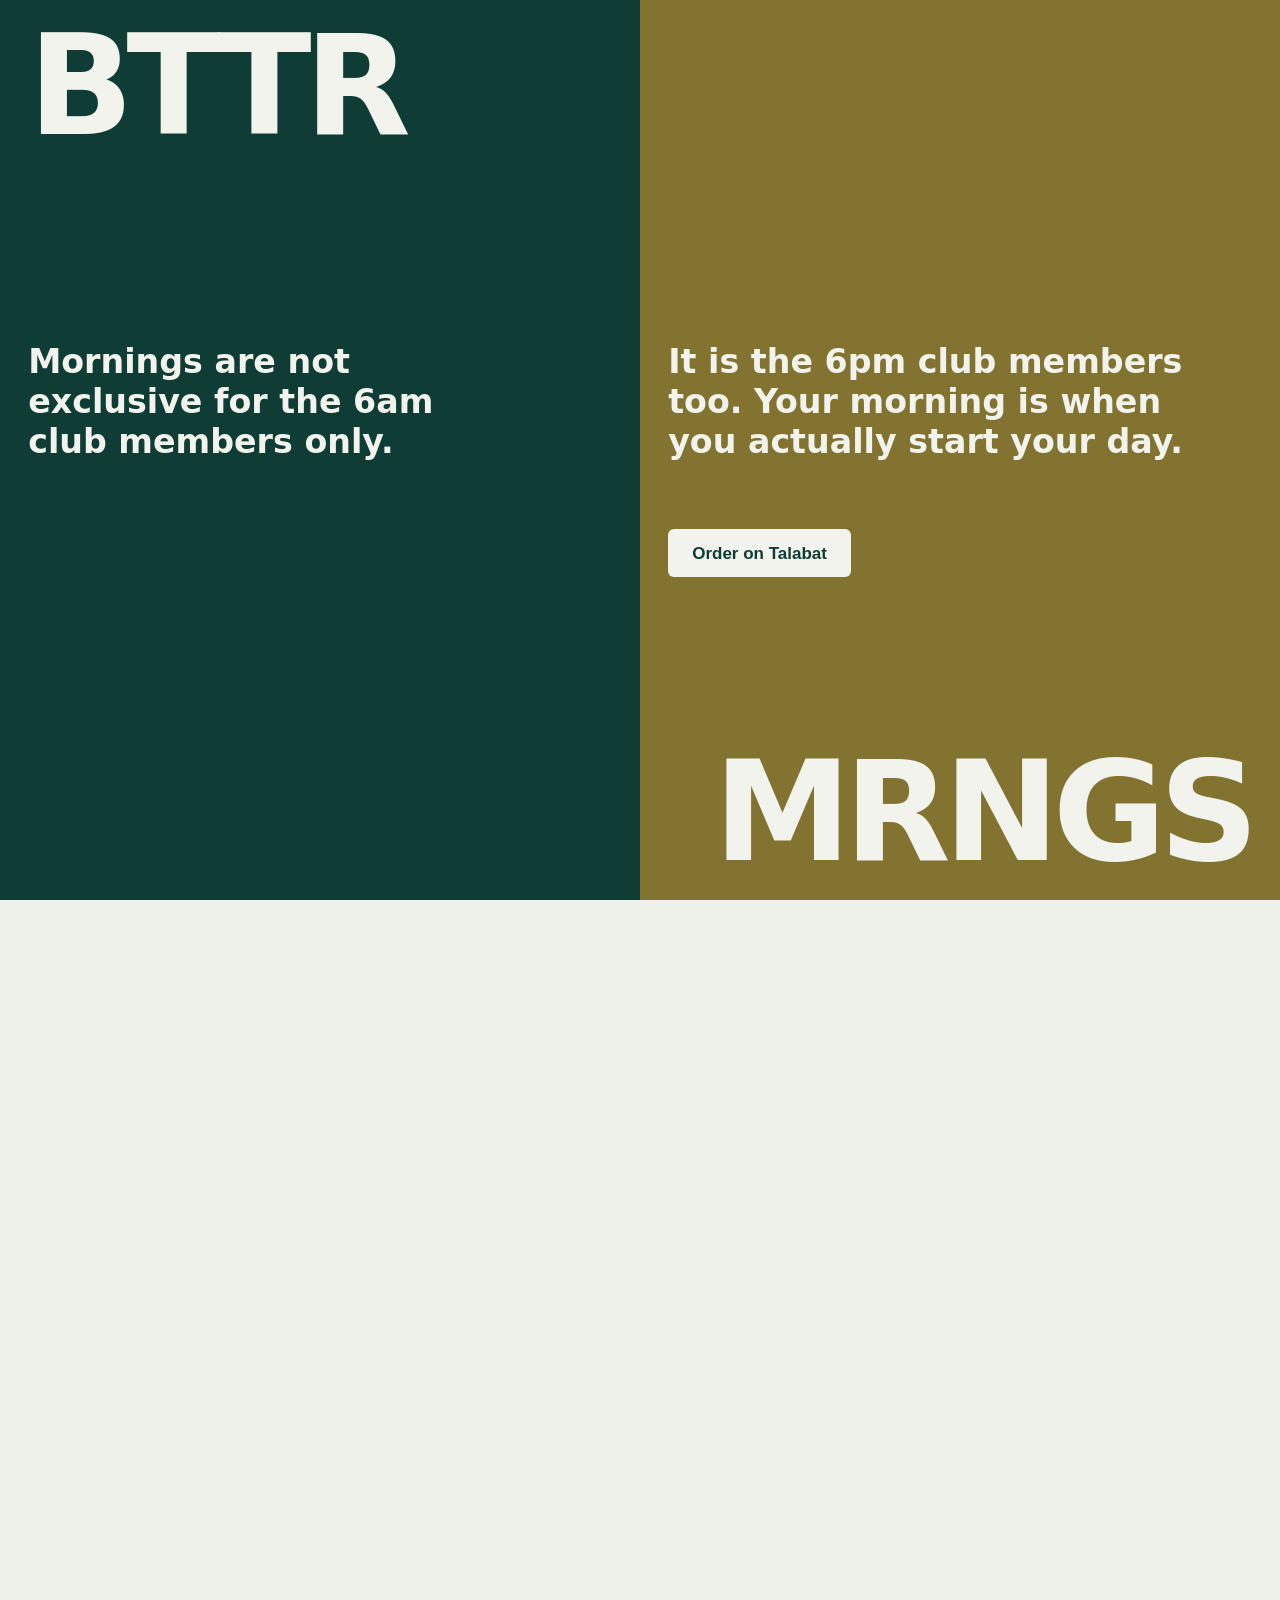
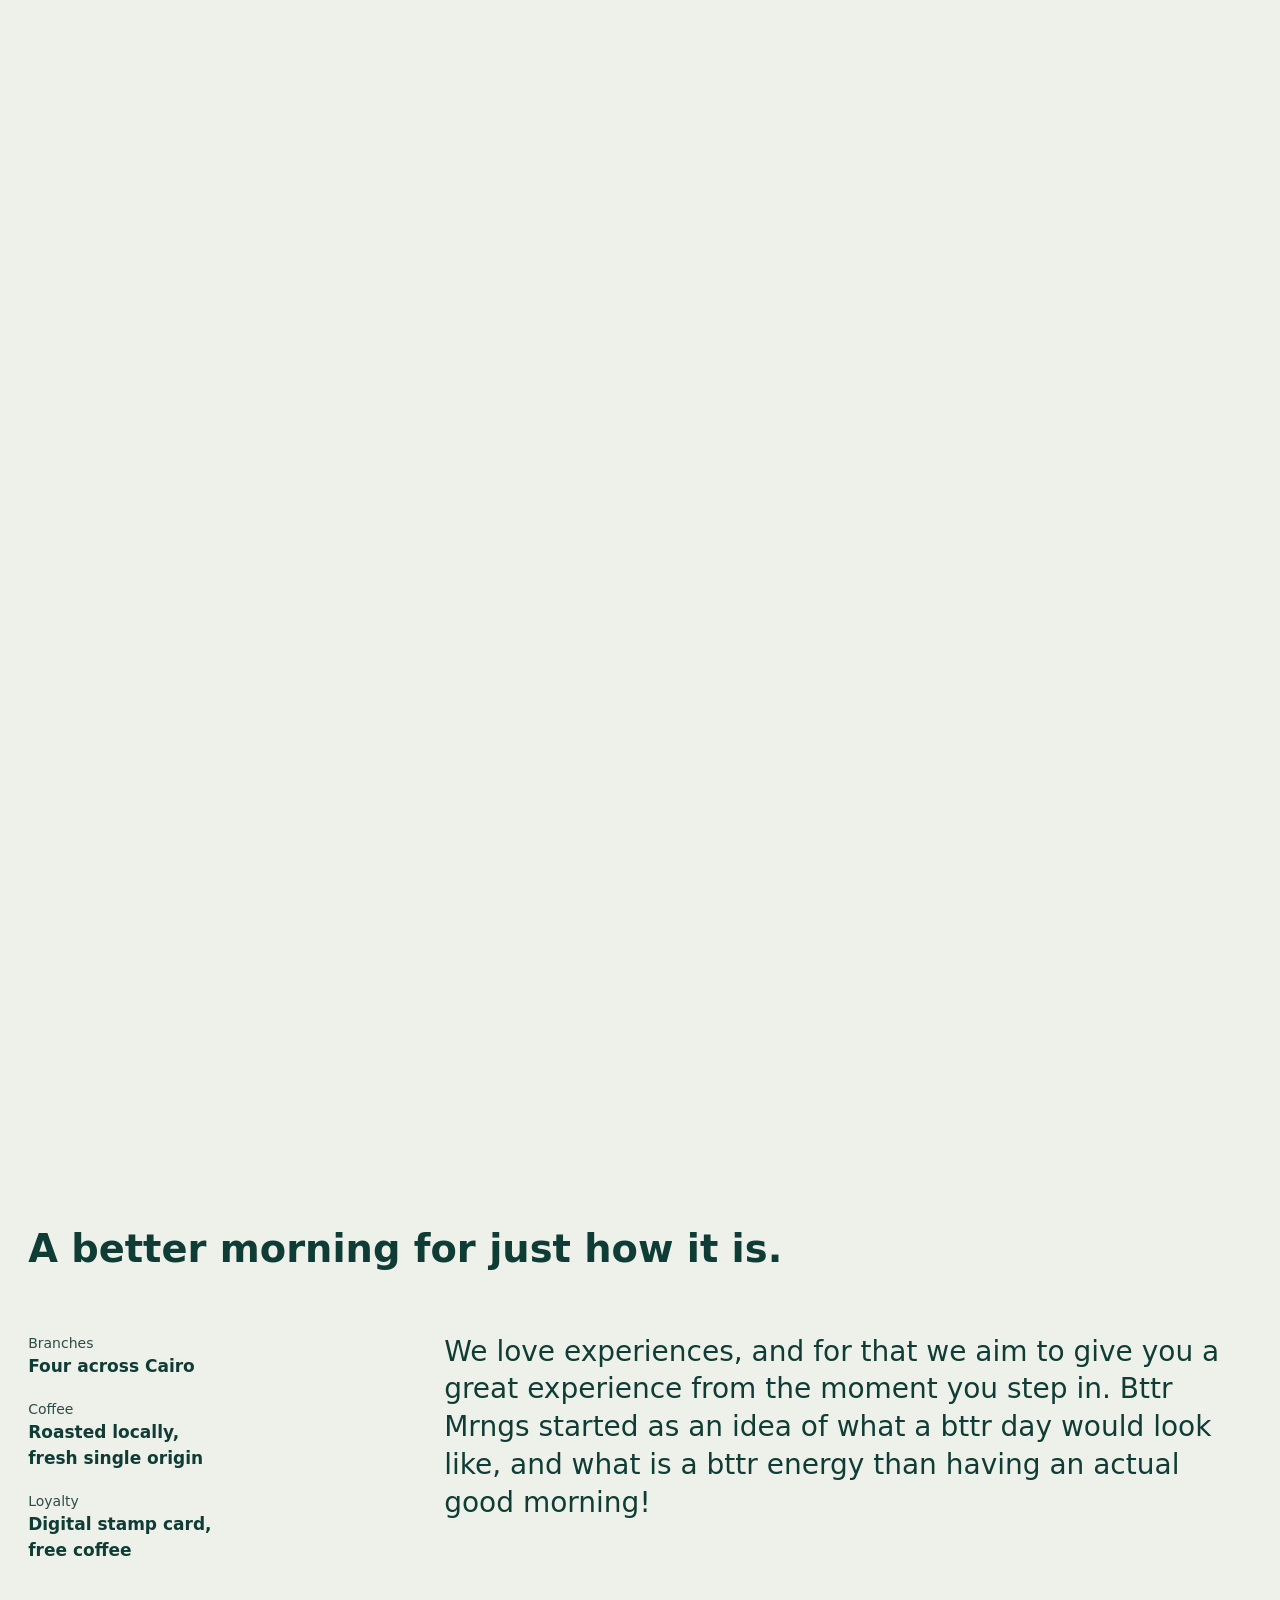
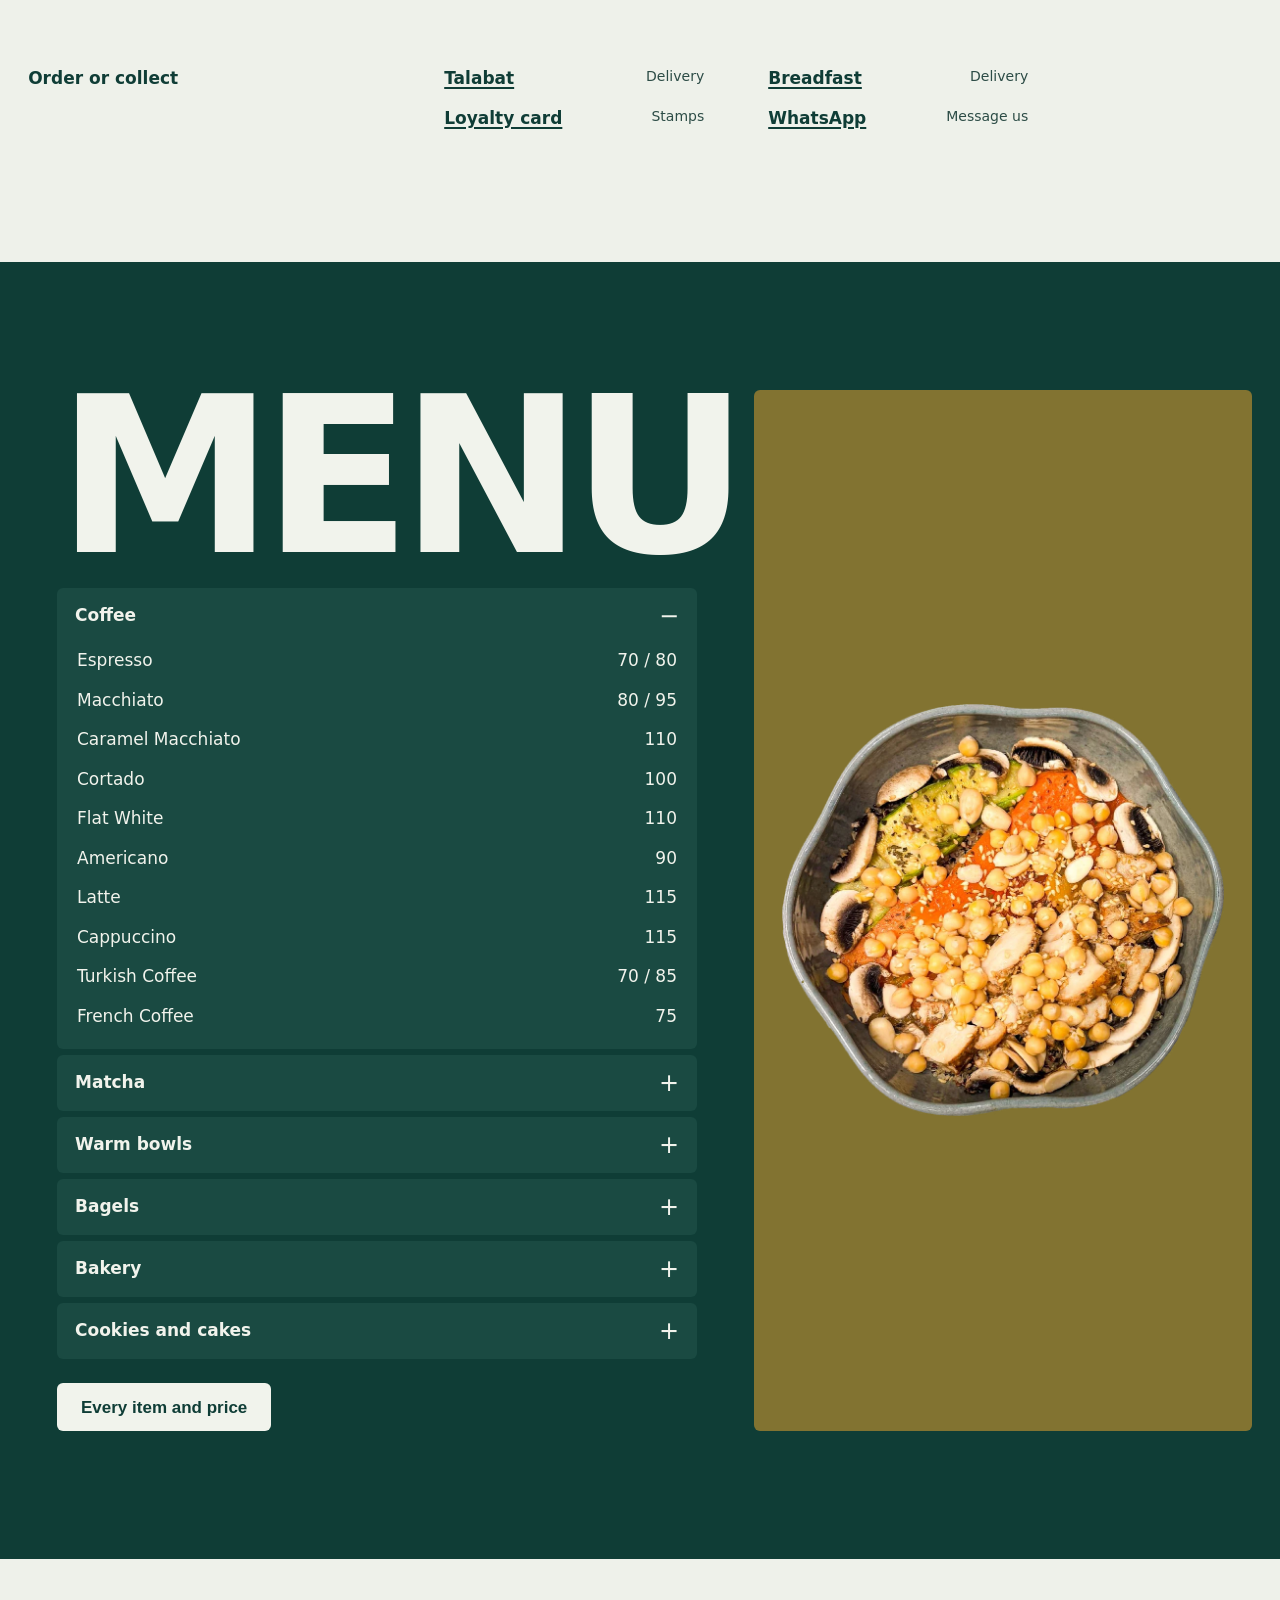
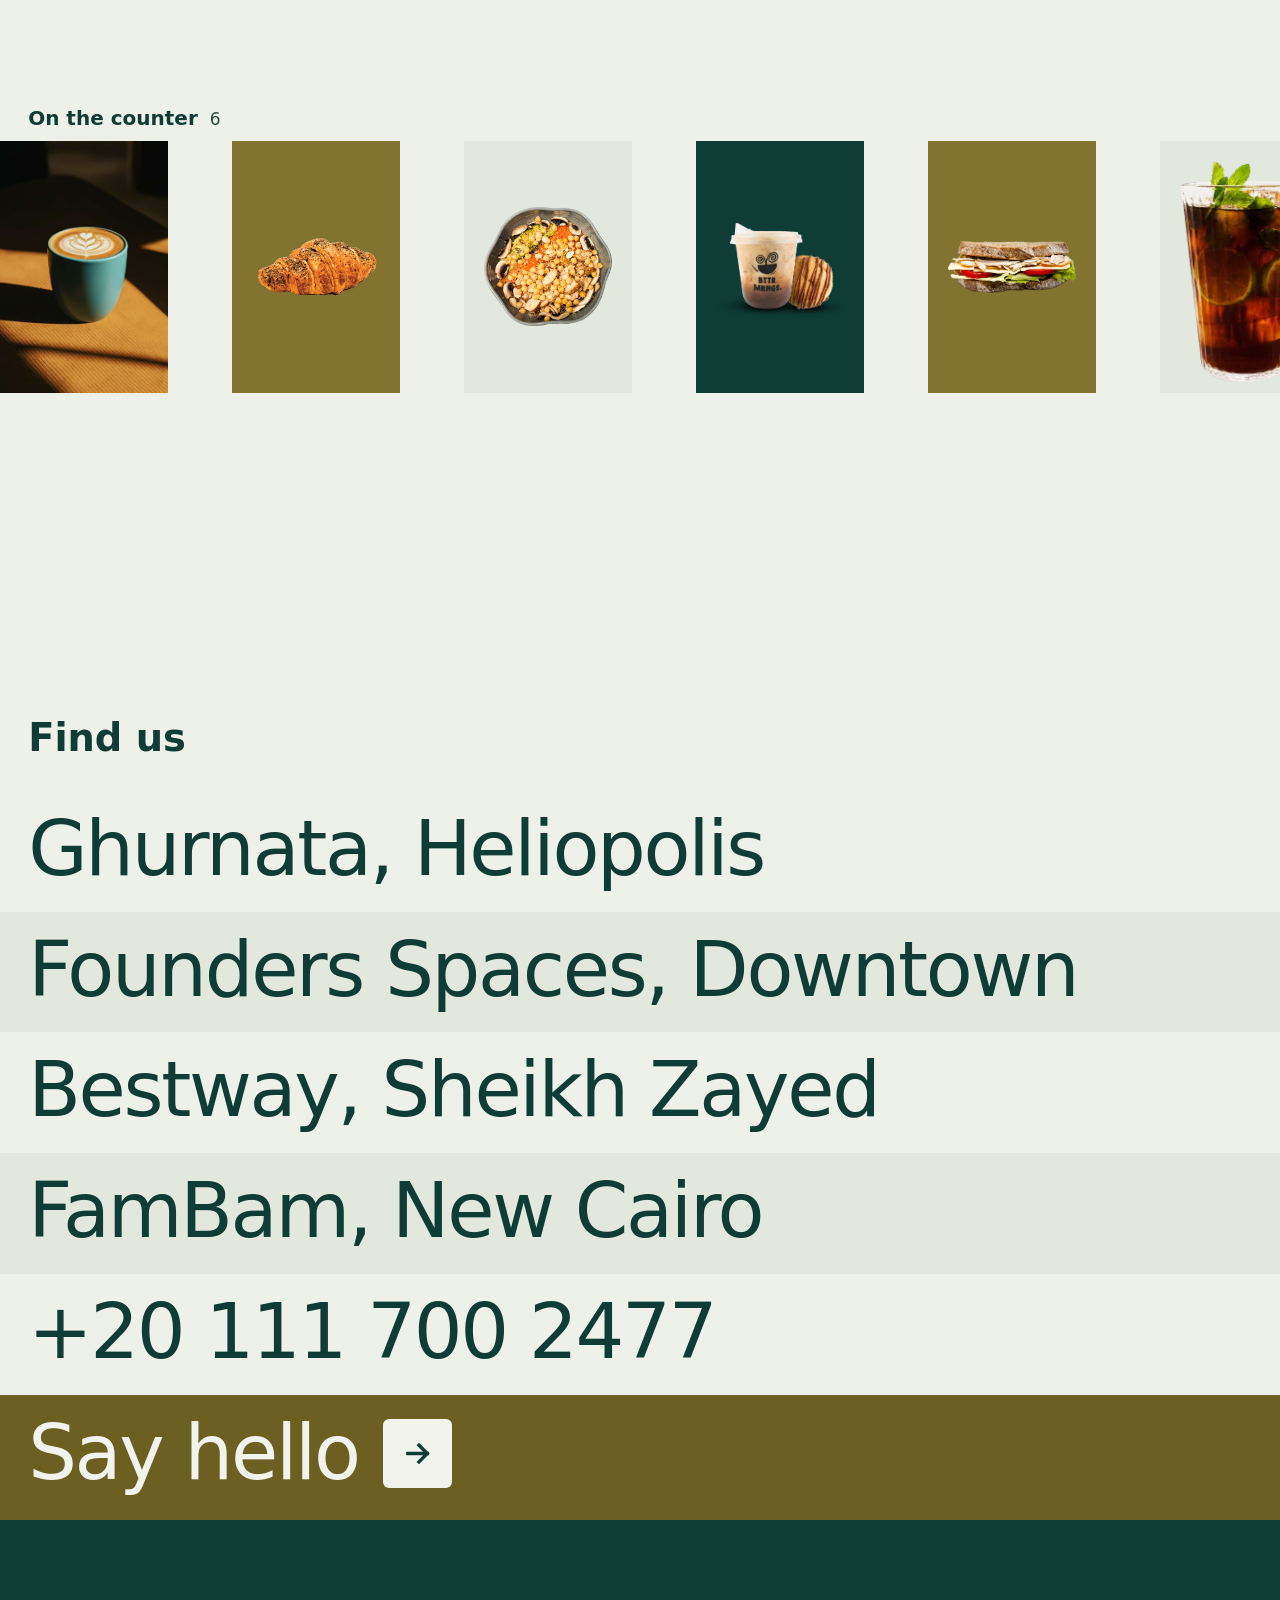
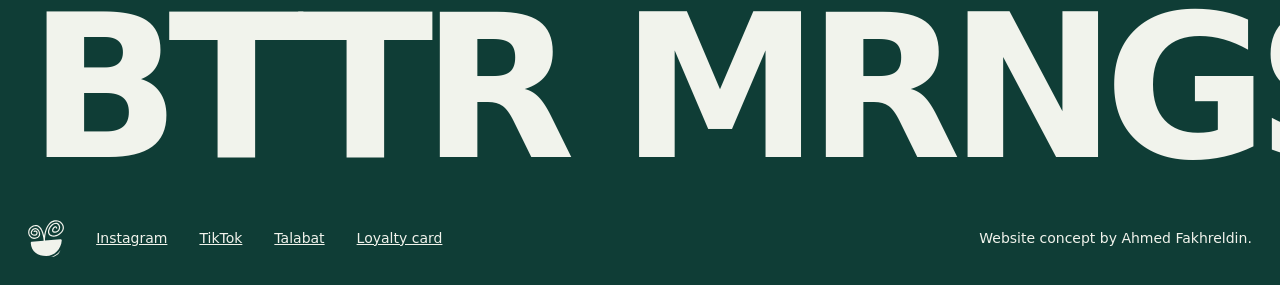
==== index.html @ 087ddb16 "Bttr Mrngs website concept Co-Authored-By: Claude Sonnet 5.5 <noreply@anthropic.com> Claude-Session:" ====
<!doctype html>
<html lang="en">
<head>
<meta charset="utf-8">
<meta name="viewport" content="width=device-width,initial-scale=1,minimum-scale=1">
<title>Bttr Mrngs | Specialty coffee, bowls and bagels in Cairo</title>
<meta name="description" content="Locally roasted single origin coffee, warm bowls, bagels and bakery. Four branches across Cairo.">
<meta name="theme-color" content="#0F3D36">
<link rel="icon" type="image/svg+xml" href="img/logo-green.svg">
<link rel="preload" as="font" type="font/woff2" href="fonts/outfit-0.woff2" crossorigin>
<style>html.fl body{opacity:0}body{transition:opacity .25s ease}</style>
<script>(function(){var h=document.documentElement;h.className+=' js fl';function go(){h.classList.remove('fl')}
setTimeout(go,1200);if(document.fonts&&document.fonts.load){Promise.all([document.fonts.load('400 17px Outfit'),document.fonts.load('800 40px Outfit')]).then(go,go)}else{go()}})();</script>
<link rel="stylesheet" href="fonts.css?v=7">
<link rel="stylesheet" href="site.css?v=7">
</head>
<body>
<a class="sr" href="#about">Skip to content</a>
<main>
<section class="story" aria-label="Bttr Mrngs">
  <div class="stage" data-state="1">
    <div class="panel p1">
      <div class="p1-copy">
        <p class="lead"><b id="live">Good morning. Your day starts here.</b>Specialty coffee, bowls and bagels across Cairo.</p>
        <a class="btn" href="menu.html?v=7">See the menu</a>
      </div>
      <nav class="p1-links" aria-label="Quick links">
        <a href="menu.html?v=7">Menu</a>
        <a href="#visit">Branches</a>
        <a href="https://www.instagram.com/bttr.mrngs">Instagram</a>
      </nav>
      <img class="p1-photo" src="img/cup.jpg?v=7" width="832" height="1151" alt="A teal cup of flat white with latte art, lit by a slice of morning sun">
    </div>
    <div class="panel p2 on-dark">
      <div class="half"><p class="statement">Mornings are not exclusive for the 6am club members only.</p></div>
      <div class="half h2b"><p class="statement">It is the 6pm club members too. Your morning is when you actually start your day.</p><a class="btn light" href="https://www.talabat.com/egypt/bttr-mrngs">Order on Talabat</a></div>
    </div>
    <h1 class="name"><span class="w1">BTTR</span><span class="sr"> MRNGS</span></h1><span class="w2" aria-hidden="true">MRNGS</span>
  </div>
  <i class="zone z1" data-z="1"></i><i class="zone z2" data-z="2"></i>
</section>

<section class="blk about" id="about">
  <h2 class="rise">A better morning for just how it is.</h2>
  <dl class="facts rise" style="--i:1">
    <div><dt>Branches</dt><dd>Four across Cairo</dd></div>
    <div><dt>Coffee</dt><dd>Roasted locally, fresh single origin</dd></div>
    <div><dt>Loyalty</dt><dd>Digital stamp card, free coffee</dd></div>
  </dl>
  <p class="big rise" style="--i:2">We love experiences, and for that we aim to give you a great experience from the moment you step in. Bttr Mrngs started as an idea of what a bttr day would look like, and what is a bttr energy than having an actual good morning!</p>
  <p class="rowlabel rise">Order or collect</p>
  <ul class="orderlist rise" style="--i:1">
    <li><a class="link" href="https://www.talabat.com/egypt/bttr-mrngs">Talabat</a><span>Delivery</span></li>
    <li><a class="link" href="https://www.breadfast.com/">Breadfast</a><span>Delivery</span></li>
    <li><a class="link" href="https://www.koroot.io/join/bttr-mrngs">Loyalty card</a><span>Stamps</span></li>
    <li><a class="link" href="https://wa.me/201007646544">WhatsApp</a><span>Message us</span></li>
  </ul>
</section>

<section class="blk menusec on-dark" aria-labelledby="menu-h">
  <div class="menucol">
    <h2 class="giant rise" id="menu-h">Menu</h2>
    <div class="bars rise" style="--i:1"><details class="bar" open><summary>Coffee</summary><ul><li><b>Espresso</b><span>70 / 80</span></li><li><b>Macchiato</b><span>80 / 95</span></li><li><b>Caramel Macchiato</b><span>110</span></li><li><b>Cortado</b><span>100</span></li><li><b>Flat White</b><span>110</span></li><li><b>Americano</b><span>90</span></li><li><b>Latte</b><span>115</span></li><li><b>Cappuccino</b><span>115</span></li><li><b>Turkish Coffee</b><span>70 / 85</span></li><li><b>French Coffee</b><span>75</span></li></ul></details><details class="bar"><summary>Matcha</summary><ul><li><b>Matcha Latte</b><span>145</span></li><li><b>Spanish Matcha Latte</b><span>165</span></li><li><b>Strawberry Matcha</b><span>165</span></li><li><b>Salted Vanilla Matcha</b><span>165</span></li><li><b>Coconut Matcha</b><span>170</span></li></ul></details><details class="bar"><summary>Warm bowls</summary><ul><li><b>Grilled Chicken and Veggies</b><span>240</span></li><li><b>Quinoa Chicken Bowl</b><span>270</span></li><li><b>Totally Vegan</b><span>210</span></li><li><b>Lean Protein</b><span>290</span></li></ul></details><details class="bar"><summary>Bagels</summary><ul><li><b>Plain Bagel</b><span>70</span></li><li><b>Peanut Butter Bagel</b><span>110</span></li><li><b>Cream Cheese</b><span>100</span></li><li><b>Olive Spread Bagel</b><span>115</span></li><li><b>Olive Spread Cheese Bagel</b><span>130</span></li><li><b>Cream Cheese Avocado Bagel</b><span>190</span></li><li><b>Turkey and Cheese Bagel</b><span>170</span></li><li><b>Grilled Halloumi Bagel</b><span>165</span></li><li><b>Smoked Salmon and Cream Cheese</b><span>290</span></li></ul></details><details class="bar"><summary>Bakery</summary><ul><li><b>Plain Croissant</b><span>90</span></li><li><b>Zaatar Croissant</b><span>95</span></li><li><b>Almond Croissant</b><span>110</span></li><li><b>Pain Suisse Feta Olives</b><span>130</span></li><li><b>Blueberry Danish</b><span>110</span></li></ul></details><details class="bar"><summary>Cookies and cakes</summary><ul><li><b>The Original Chunk</b><span>115</span></li><li><b>Double Chocolate Fudge Cookie</b><span>115</span></li><li><b>Nutella Cookie</b><span>115</span></li><li><b>Chocolate Brownies</b><span>120</span></li><li><b>Brookies</b><span>125</span></li><li><b>Kinder Cookie</b><span>115</span></li><li><b>Pistachio Cookie</b><span>125</span></li><li><b>Red Velvet Cookie</b><span>115</span></li><li><b>Marble Cake</b><span>100</span></li><li><b>Lemon Cake</b><span>100</span></li><li><b>Carrot Cake</b><span>85</span></li><li><b>Salted Caramel Chocolate Cake</b><span>165</span></li><li><b>San Sebastian</b><span>165</span></li><li><b>Classic Blueberry Cheesecake</b><span>155</span></li></ul></details></div>
    <p class="moreline"><a class="btn light" href="menu.html?v=7">Every item and price</a></p>
  </div>
  <div class="menuart rise" style="--i:2"><img src="img/bowl.webp?v=7" width="900" height="841" alt="Warm bowl with grilled chicken, roasted vegetables, chickpeas and mushrooms" loading="lazy"></div>
</section>

<section class="gallery" aria-labelledby="gal-h">
  <h2 class="gal-title" id="gal-h">On the counter <span>6</span></h2>
  <div class="strip" tabindex="0" role="region" aria-label="Photos from the menu, scroll sideways">
    <div class="frame photo f-a rise" style="--i:0"><img src="img/cup.jpg?v=7" width="832" height="1151" alt="Flat white with latte art in morning sun" loading="lazy"></div>
    <div class="frame f-b rise" style="--i:1"><img src="img/croissant.webp?v=7" width="900" height="533" alt="Zaatar croissant" loading="lazy"></div>
    <div class="frame f-c rise" style="--i:2"><img src="img/bowl.webp?v=7" width="900" height="841" alt="Warm chicken and vegetable bowl" loading="lazy"></div>
    <div class="frame f-a rise" style="--i:3"><img src="img/frappe.webp?v=7" width="622" height="642" alt="Frappe cup with a chocolate cookie" loading="lazy"></div>
    <div class="frame f-b rise" style="--i:4"><img src="img/sandwich.webp?v=7" width="735" height="299" alt="Turkey sandwich on sourdough" loading="lazy"></div>
    <div class="frame f-c rise" style="--i:5"><img src="img/icedtea.webp?v=7" width="266" height="461" alt="Iced tea with mint" loading="lazy"></div>
  </div>
</section>

<section class="contact" id="visit" aria-labelledby="visit-h">
  <h2 id="visit-h">Find us</h2>
  <a class="crow" href="https://maps.app.goo.gl/hVuqQLFuX6Yu6G9Q8">Ghurnata, Heliopolis</a><a class="crow" href="https://maps.app.goo.gl/b7yCesNiAUmF6QfM8">Founders Spaces, Downtown</a><a class="crow" href="https://maps.app.goo.gl/EzMczVcRt54NBebE9">Bestway, Sheikh Zayed</a><a class="crow" href="https://maps.app.goo.gl/myzxkgxsY6gkbPu66">FamBam, New Cairo</a>
  <a class="crow" href="tel:+201117002477">+20 111 700 2477</a>
  <div class="hello"><span>Say hello</span><a href="https://wa.me/201007646544" aria-label="Message Bttr Mrngs on WhatsApp"><svg viewBox="0 0 24 24" fill="none" stroke="currentColor" stroke-width="2.5" stroke-linecap="square" aria-hidden="true"><path d="M5 12h14M13 6l6 6-6 6"/></svg></a></div>
</section>
</main>
<footer class="foot on-dark">
  <p class="foot-name" aria-hidden="true">BTTR MRNGS</p>
  <div class="foot-row">
    <img src="img/logo-cream.svg" alt="" width="36" height="36">
    <a href="https://www.instagram.com/bttr.mrngs">Instagram</a>
    <a href="https://www.tiktok.com/@bttr.mrngs">TikTok</a>
    <a href="https://www.talabat.com/egypt/bttr-mrngs">Talabat</a>
    <a href="https://www.koroot.io/join/bttr-mrngs">Loyalty card</a>
    <span class="credit">Website concept by Ahmed Fakhreldin.</span>
  </div>
</footer>
<script src="site.js?v=7" defer></script>
</body>
</html>
---- fonts.css ----
@font-face{font-family:'Outfit';font-style:normal;font-weight:400 800;font-display:block;src:url(fonts/outfit-0.woff2) format('woff2');unicode-range:U+0000-00FF,U+0131,U+0152-0153,U+02BB-02BC,U+02C6,U+02DA,U+02DC,U+2000-206F,U+2074,U+20AC,U+2122,U+2191,U+2193,U+2212,U+2215,U+FEFF,U+FFFD}
---- site.css ----
:root{
  --forest:#0F3D36;--forest2:#1A4A42;--olive:#827331;--accent:#6B5F22;
  --paper:#EEF1EA;--paper2:#E2E8DD;--cream:#F1F3EC;--soft:#2C4C46;
  --gut:clamp(16px,2.2vw,32px);--r:6px;
  --fs-s:14px;--fs-t:17px;--fs-h:clamp(28px,3vw,40px);--fs-st:clamp(24px,2.6vw,36px);
  --ease:cubic-bezier(.23,1,.32,1);
  --z-head:20;--z-chips:15;--z-name:10;
}
*,*::before,*::after{box-sizing:border-box}
html{-webkit-text-size-adjust:100%;overflow-x:clip}
body{margin:0;background:var(--paper);color:var(--forest);font-family:'Outfit',system-ui,sans-serif;font-size:var(--fs-t);line-height:1.5;overflow-x:clip;transition:opacity .25s ease}
html.fl body{opacity:0}
img{display:block;max-width:100%}
a{color:inherit}
h1,h2,h3,p,ul,dl,dd{margin:0}
ul{padding:0;list-style:none}
h1,h2,h3{text-wrap:balance;font-weight:700;line-height:1.1}
p{text-wrap:pretty}
:focus-visible{outline:3px solid var(--accent);outline-offset:3px;border-radius:var(--r)}
.on-dark :focus-visible,.dark :focus-visible{outline-color:var(--cream)}
.sr{position:absolute;width:1px;height:1px;overflow:hidden;clip:rect(0 0 0 0);white-space:nowrap}
::selection{background:var(--accent);color:var(--cream)}

.btn{display:inline-flex;align-items:center;justify-content:center;min-height:48px;padding:0 24px;border-radius:var(--r);background:var(--accent);color:var(--cream);font:600 var(--fs-t)/1 'Outfit',sans-serif;text-decoration:none;transition:transform .16s var(--ease),background-color .16s ease;white-space:nowrap;border:0;cursor:pointer}
.btn:active{transform:scale(.97)}
.btn.light{background:var(--cream);color:var(--forest)}
@media (hover:hover) and (pointer:fine){.btn:hover{background:var(--forest)}.btn.light:hover{background:var(--paper2)}}
.link{font-weight:600;text-decoration:underline;text-underline-offset:.2em;text-decoration-thickness:2px}

/* ---------- home: pinned story ---------- */
.story{position:relative;height:300svh}
.stage{position:sticky;top:0;height:100svh;height:100dvh;overflow:hidden;background:var(--paper)}
.zone{position:absolute;left:0;width:1px;height:100svh;pointer-events:none}
.z1{top:0}.z2{top:100svh}
.panel{position:absolute;inset:0;opacity:0;visibility:hidden;transition:opacity .25s ease,visibility 0s linear .25s}
[data-state="1"] .p1,[data-state="2"] .p2{opacity:1;visibility:visible;transition:opacity .25s ease,visibility 0s}
.p1{background:var(--paper)}
.p2{background:var(--forest);color:var(--cream);display:grid;grid-template-columns:50% 50%}
.p2 .half{position:relative}
.p2 .h2b{background:var(--olive)}
.p1-photo{position:absolute;top:0;right:0;bottom:0;width:41.66%;height:100%;object-fit:cover;object-position:50% 50%}
.p1-copy{position:absolute;left:25%;top:44%;max-width:34ch;display:grid;gap:24px;justify-items:start}
.lead{font-size:20px;line-height:1.4;max-width:34ch}
.lead b{font-weight:700;display:block}
.p1-links{position:absolute;right:calc(41.66% + var(--gut));top:46%;display:grid;gap:12px;text-align:right;font-size:var(--fs-s);font-weight:600}
.p1-links a{text-decoration:none;min-height:24px}
.statement{font-size:var(--fs-st);line-height:1.2;font-weight:600;max-width:20ch;position:absolute;left:var(--gut);right:var(--gut);top:38%;text-wrap:balance}
.h2b .statement{max-width:24ch}
.p2 .btn{position:absolute;left:var(--gut);top:calc(38% + 11em)}
.name{position:static;width:fit-content;margin:0;padding:var(--gut) 0 0 var(--gut);pointer-events:none;z-index:var(--z-name);font-size:clamp(72px,10.8vw,190px);font-weight:800;line-height:.85;letter-spacing:-.05em}
.name .w1,.w2{transition:color .25s ease;pointer-events:auto}
.w2{position:absolute;font-size:clamp(72px,10.8vw,190px);font-weight:800;line-height:.85;letter-spacing:-.05em;margin:0}
.w1{position:relative;display:block;z-index:var(--z-name);color:var(--forest)}
.w2{bottom:var(--gut);right:var(--gut);color:var(--cream);z-index:var(--z-name)}
[data-state="2"] .w1{color:var(--cream)}

/* ---------- home: sections ---------- */
section.blk{padding:clamp(80px,10vw,160px) var(--gut)}
.about{display:grid;grid-template-columns:34% 1fr;column-gap:0;row-gap:clamp(64px,8vw,120px)}
.facts{display:grid;gap:20px;align-content:start;width:min(200px,100%)}
.facts dt{font-size:var(--fs-s);color:var(--soft)}
.facts dd{font-size:var(--fs-t);font-weight:600}
.about .big{font-size:28px;line-height:1.35;max-width:36em;font-weight:500}
.about h2{font-size:var(--fs-h);grid-column:1 / -1;margin-bottom:-40px}
.orderlist{display:grid;grid-template-columns:repeat(2,minmax(0,260px));column-gap:64px;row-gap:12px;font-size:var(--fs-t)}
.orderlist li{display:flex;justify-content:space-between;gap:16px;min-height:28px}
.orderlist span{color:var(--soft);font-size:var(--fs-s)}
.rowlabel{font-weight:600}

.menusec{background:var(--forest);color:var(--cream);display:grid;grid-template-columns:minmax(0,7fr) minmax(0,5fr);gap:var(--gut);align-items:stretch}
.menucol{container-type:inline-size;max-width:640px;width:100%;justify-self:center}
.giant{font-size:34cqw;line-height:.8;font-weight:800;letter-spacing:-.05em;margin:0 0 24px;text-transform:uppercase;white-space:nowrap}
.menucol h2.giant{font-size:34cqw}
.bars{display:grid;gap:6px}
.bar{background:var(--forest2);border-radius:var(--r)}
.bar summary{list-style:none;cursor:pointer;display:flex;justify-content:space-between;align-items:center;min-height:56px;padding:0 18px;font-weight:600;font-size:var(--fs-t)}
.bar summary::-webkit-details-marker{display:none}
.bar summary::after{content:"+";font-size:24px;font-weight:500;line-height:1}
.bar[open] summary::after{content:"\2212"}
.bar ul{padding:4px 20px 20px;display:grid;gap:14px}
.bar li{display:flex;justify-content:space-between;gap:16px;font-variant-numeric:tabular-nums}
.bar li b{font-weight:500}
.moreline{margin-top:24px}
.menuart{background:var(--olive);border-radius:var(--r);display:grid;place-items:center;padding:var(--gut);min-height:420px}
.menuart img{width:min(100%,520px);height:auto}

.gallery{padding:clamp(48px,6vw,96px) 0;min-height:70svh;display:flex;flex-direction:column;justify-content:center;background:var(--paper)}
.gal-title{position:relative;z-index:2;padding:0 var(--gut);font-size:20px;font-weight:700;margin-bottom:-36px;display:flex;gap:12px;align-items:baseline}
.gal-title span{font-weight:500;color:var(--soft);font-size:var(--fs-t)}
.strip{display:flex;gap:5vw;overflow-x:auto;scrollbar-width:none;padding:48px var(--gut) 48px;scroll-snap-type:x proximity;-webkit-overflow-scrolling:touch}
.strip::-webkit-scrollbar{display:none}
.frame{flex:0 0 auto;width:max(11vw,168px);aspect-ratio:2/3;height:auto;scroll-snap-align:start;display:grid;place-items:center;overflow:hidden;transition:transform .25s var(--ease)}
.frame img{width:100%;height:100%;object-fit:contain;padding:12%}
.frame.photo img{padding:0;object-fit:cover}
.f-a{background:var(--forest)}.f-b{background:var(--olive)}.f-c{background:var(--paper2)}
@media (hover:hover) and (pointer:fine){.frame:hover{transform:scale(1.1)}}

.contact{background:var(--paper);padding:clamp(80px,10vw,140px) 0 0}
.contact h2{padding:0 var(--gut);font-size:var(--fs-h);margin-bottom:32px}
.crow{display:block;padding:20px var(--gut) 24px;font-size:clamp(34px,6vw,88px);line-height:1;font-weight:500;letter-spacing:-.03em;text-decoration:none;min-height:120px;display:flex;align-items:flex-end;background:var(--paper)}
.crow:nth-of-type(even){background:var(--paper2)}
.hello{display:flex;align-items:center;gap:24px;padding:20px var(--gut) 28px;background:var(--accent);color:var(--cream);font-size:clamp(34px,6vw,88px);font-weight:500;letter-spacing:-.03em;line-height:1}
.hello a{display:inline-grid;place-items:center;width:.9em;height:.9em;border-radius:var(--r);background:var(--cream);color:var(--forest);text-decoration:none;font-size:inherit}
.hello a svg{width:48%;height:48%}
@media (hover:hover) and (pointer:fine){a.crow:hover{background:var(--forest);color:var(--cream)}}

footer.foot{background:var(--forest);color:var(--cream);padding:clamp(56px,7vw,96px) var(--gut) var(--gut)}
.foot-name{font-size:15.6vw;font-weight:800;letter-spacing:-.06em;line-height:.8;white-space:nowrap;margin:0 0 clamp(32px,4vw,56px)}
.foot-row{display:flex;flex-wrap:wrap;gap:12px 32px;font-size:var(--fs-s);align-items:center}
.foot-row img{width:36px;height:auto}
.foot-row .credit{margin-left:auto}

/* ---------- menu page ---------- */
.mhead{position:sticky;top:0;z-index:var(--z-head);background:var(--forest);color:var(--cream);display:flex;align-items:center;justify-content:space-between;gap:12px;padding:10px var(--gut);min-height:64px}
.brand{display:flex;align-items:center;gap:10px;text-decoration:none;font-weight:800;letter-spacing:-.02em;font-size:20px;white-space:nowrap}
.brand img{width:32px;height:auto}
.mhead .btn{min-height:44px;padding:0 18px;font-size:16px}
.mtop{padding:clamp(32px,5vw,72px) var(--gut) 24px}
.mtop h1{font-size:clamp(40px,7vw,104px);font-weight:800;letter-spacing:-.045em;line-height:.95;max-width:14ch}
.mtop p{margin-top:16px;font-size:20px;max-width:34ch}
.chips{position:sticky;top:64px;z-index:var(--z-chips);background:var(--paper);display:flex;gap:8px;overflow-x:auto;scrollbar-width:none;padding:10px var(--gut);-webkit-overflow-scrolling:touch}
.chips::-webkit-scrollbar{display:none}
.chips a{flex:0 0 auto;display:inline-flex;align-items:center;min-height:44px;padding:0 18px;border-radius:var(--r);background:var(--paper2);text-decoration:none;font-weight:600;font-size:16px;transition:background-color .16s ease,color .16s ease}
.chips a[aria-current="true"]{background:var(--forest);color:var(--cream)}
.cat{padding:clamp(40px,6vw,88px) var(--gut) 0;scroll-margin-top:140px;display:grid;grid-template-columns:minmax(0,1fr);gap:24px}
.cat h2{font-size:var(--fs-h)}
.cat .note{color:var(--soft);font-size:16px;max-width:60ch}
.items{display:grid;grid-template-columns:repeat(2,minmax(0,1fr));column-gap:clamp(32px,5vw,80px);row-gap:18px;align-content:start}
.item{display:grid;grid-template-columns:minmax(0,1fr) auto;column-gap:16px}
.item b{font-weight:600}
.item .pr{font-weight:600;font-variant-numeric:tabular-nums;text-align:right;white-space:nowrap}
.item .d{grid-column:1;color:var(--soft);font-size:16px;line-height:1.4;max-width:46ch}
.catbody{display:grid;grid-template-columns:minmax(0,7fr) minmax(0,3fr);gap:clamp(24px,4vw,64px);align-items:start}
.catbody.noart{grid-template-columns:minmax(0,1fr)}
.catbody .items{grid-template-columns:repeat(2,minmax(0,1fr))}
.catbody.noart .items{grid-template-columns:repeat(2,minmax(0,1fr))}
.art{display:grid;place-items:center;aspect-ratio:3/4;border-radius:var(--r);padding:12%;position:sticky;top:150px}
.art.a1{background:var(--forest)}.art.a2{background:var(--olive)}
.art img{width:100%;height:auto;max-height:100%;object-fit:contain}
.branches{padding:clamp(56px,8vw,120px) var(--gut) clamp(56px,8vw,120px)}
.branches h2{font-size:var(--fs-h);margin-bottom:24px}
.bgrid{display:grid;grid-template-columns:repeat(auto-fit,minmax(min(100%,240px),1fr));gap:12px}
.bcard{display:grid;gap:4px;padding:22px;border-radius:var(--r);background:var(--paper2);text-decoration:none}
.bcard strong{font-size:24px;line-height:1.15;letter-spacing:-.01em}
.bcard span{color:var(--soft);font-size:var(--fs-t)}
@media (hover:hover) and (pointer:fine){.bcard:hover{background:var(--forest);color:var(--cream)}.bcard:hover span{color:var(--cream)}}

/* ---------- entrances ---------- */
html.js .rise{opacity:0;transform:translateY(20px);transition:opacity .45s var(--ease),transform .45s var(--ease);transition-delay:calc(var(--i,0)*70ms)}
html.js .rise.in{opacity:1;transform:none}

/* ---------- phone ---------- */
@media (max-width:820px){
  .story{height:400svh}
  .stage{--ns:clamp(64px,19vw,140px)}
  .name,.w2{font-size:var(--ns)}
  .w2{color:var(--forest)}
  [data-state="2"] .w2{color:var(--cream)}
  .p1{display:flex;flex-direction:column;gap:20px;padding:calc(var(--gut) + var(--ns,19vw)*.85 + 16px) 0 calc(var(--gut) + var(--ns,19vw)*.85 + 16px)}
  .p1-photo{position:static;order:1;flex:1 1 0;min-height:0;width:100%;height:auto}
  .p1-copy{position:static;order:2;padding:0 var(--gut);max-width:none;gap:14px}
  .lead{font-size:18px}
  .p1-links{right:var(--gut);top:calc(var(--gut) + 6px);text-align:right}
  .p1-links a:not(:first-child){display:none}
  .p2{grid-template-columns:1fr;grid-template-rows:42% 58%}
  .statement{top:calc(var(--gut) + var(--ns)*.85 + 24px);max-width:none;font-size:24px}
  .h2b .statement{top:24px;max-width:none}
  .p2 .btn{top:auto;bottom:calc(var(--gut) + 26vw)}
  .about{grid-template-columns:1fr}
  .about h2{margin-bottom:0}
  .facts{grid-template-columns:1fr 1fr;width:100%}
  .about .big{font-size:20px}
  .orderlist{grid-template-columns:1fr;row-gap:10px;margin-top:12px}
  .menusec{grid-template-columns:minmax(0,1fr)}
  .menuart{min-height:320px}
  .frame{width:34vw;min-width:34vw}
  .strip{gap:5vw;scroll-snap-type:x mandatory}
  .crow{min-height:84px;font-size:9.6vw;align-items:flex-end;padding-top:14px;padding-bottom:16px}
  .hello{font-size:9.6vw;justify-content:space-between}
  .hello a{width:56px;height:56px}
  .items,.catbody .items{grid-template-columns:minmax(0,1fr)}
  .catbody{grid-template-columns:minmax(0,1fr)}
  .art{position:static;aspect-ratio:4/3;order:-1;padding:8%}
  .foot-row .credit{margin-left:0;flex-basis:100%}
  .mtop p{font-size:18px}
}
@media (max-width:360px){.brand span{display:none}}
@media (prefers-reduced-motion:reduce){
  *{transition-duration:.01ms!important;animation-duration:.01ms!important;scroll-behavior:auto!important}
  html.js .rise{opacity:1;transform:none}
}
html:not(.js) .story{height:100svh}
html:not(.js) .p2,html:not(.js) .p3{display:none}

.p1-photo{transform-origin:50% 50%}
@media (prefers-reduced-motion:no-preference){.p1-photo{animation:settle 1.4s var(--ease) both}@keyframes settle{from{transform:scale(1.07)}to{transform:scale(1)}}}
@media (max-width:820px) and (prefers-reduced-motion:no-preference){.p1-photo{animation:none}}
/* reduced motion: the story is plain stacked panels, nothing pinned or hidden */
@media (prefers-reduced-motion:reduce){
  .story{height:auto}
  .stage{position:static;height:auto;overflow:visible;display:flex;flex-direction:column}
  .zone{display:none}
  .panel{position:relative;opacity:1;visibility:visible;min-height:72svh}
  .p2{min-height:60svh}
  .name{position:relative;inset:auto;order:-1;height:auto;display:flex;justify-content:space-between;padding:var(--gut);background:var(--paper)}
  .name .w1{color:var(--forest)!important}
  .w2{position:relative;order:-1;align-self:flex-end;bottom:auto;right:auto;padding:0 var(--gut) var(--gut);background:var(--paper);color:var(--forest)!important}
  .p1-copy{top:30%}
}

@media (min-width:1100px){
  .chips{flex-wrap:wrap;overflow:visible}
  .cat{scroll-margin-top:190px}
  .art{top:210px}
}
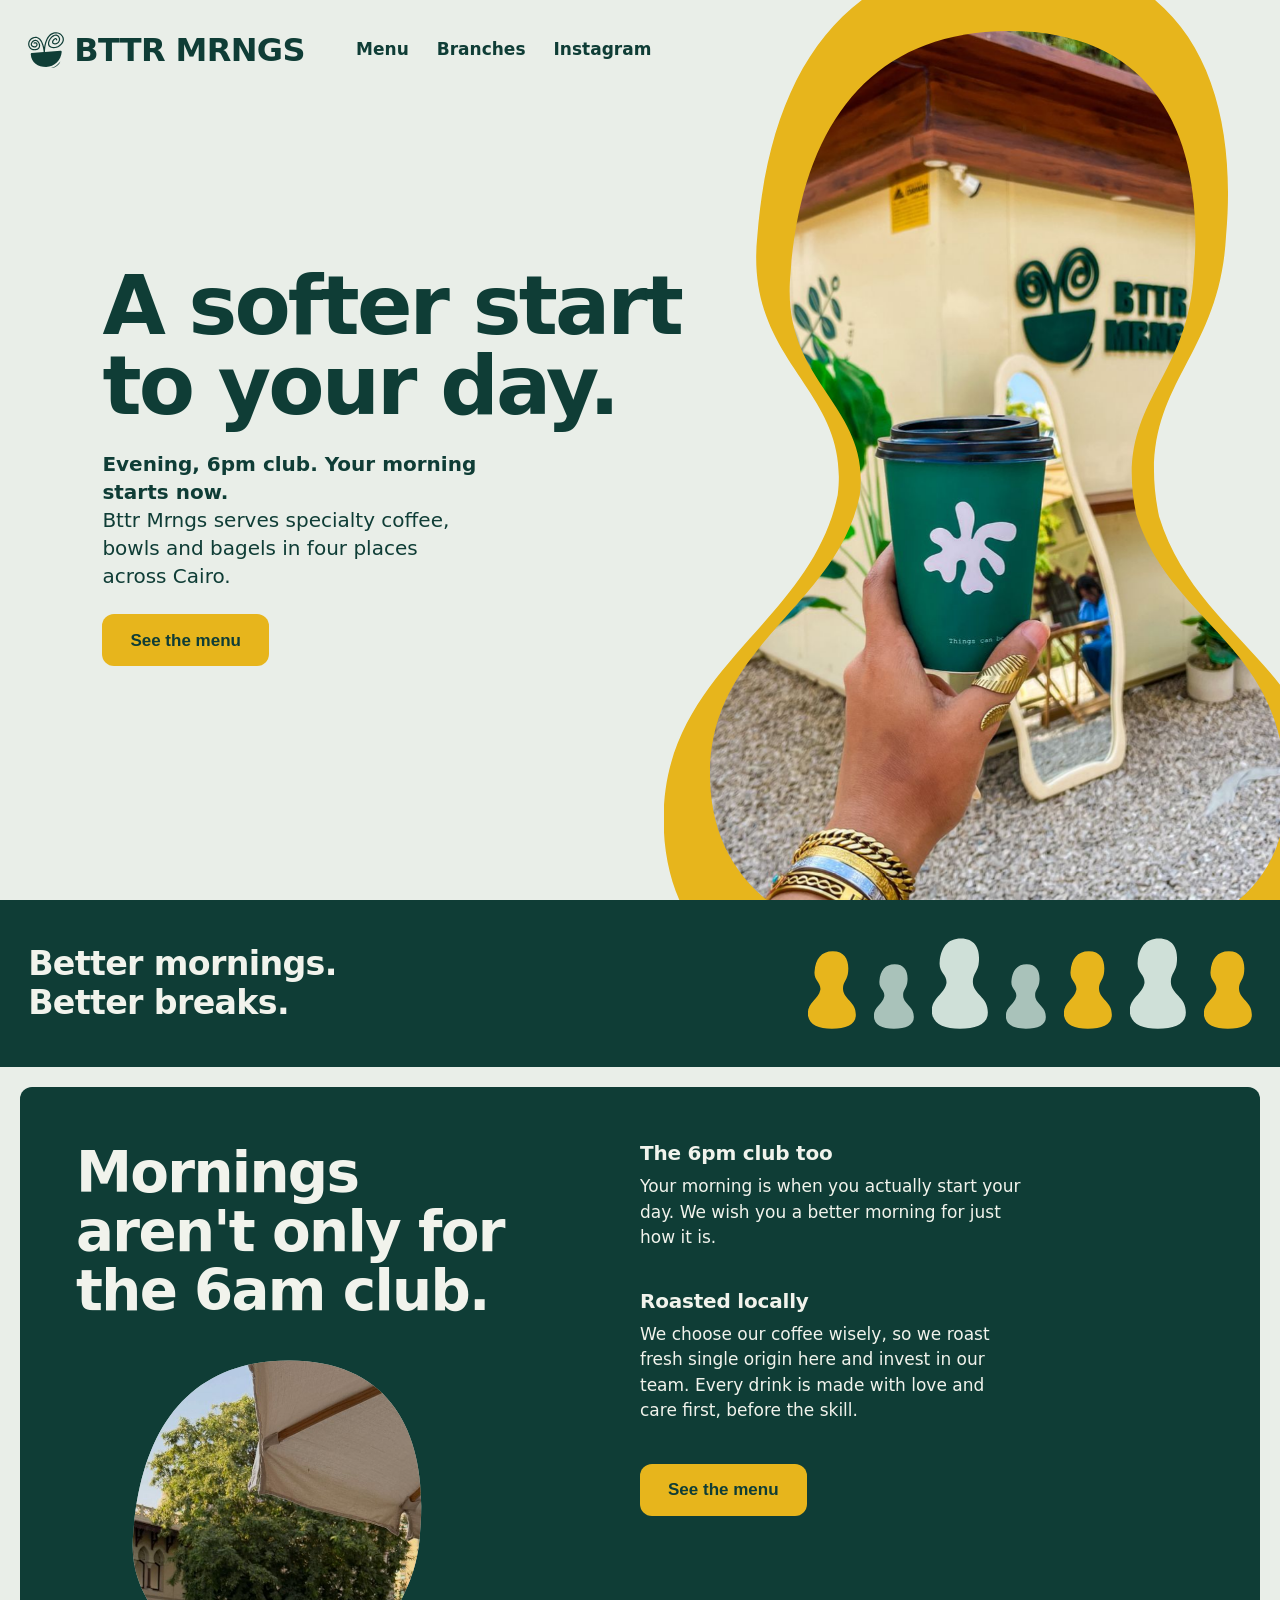
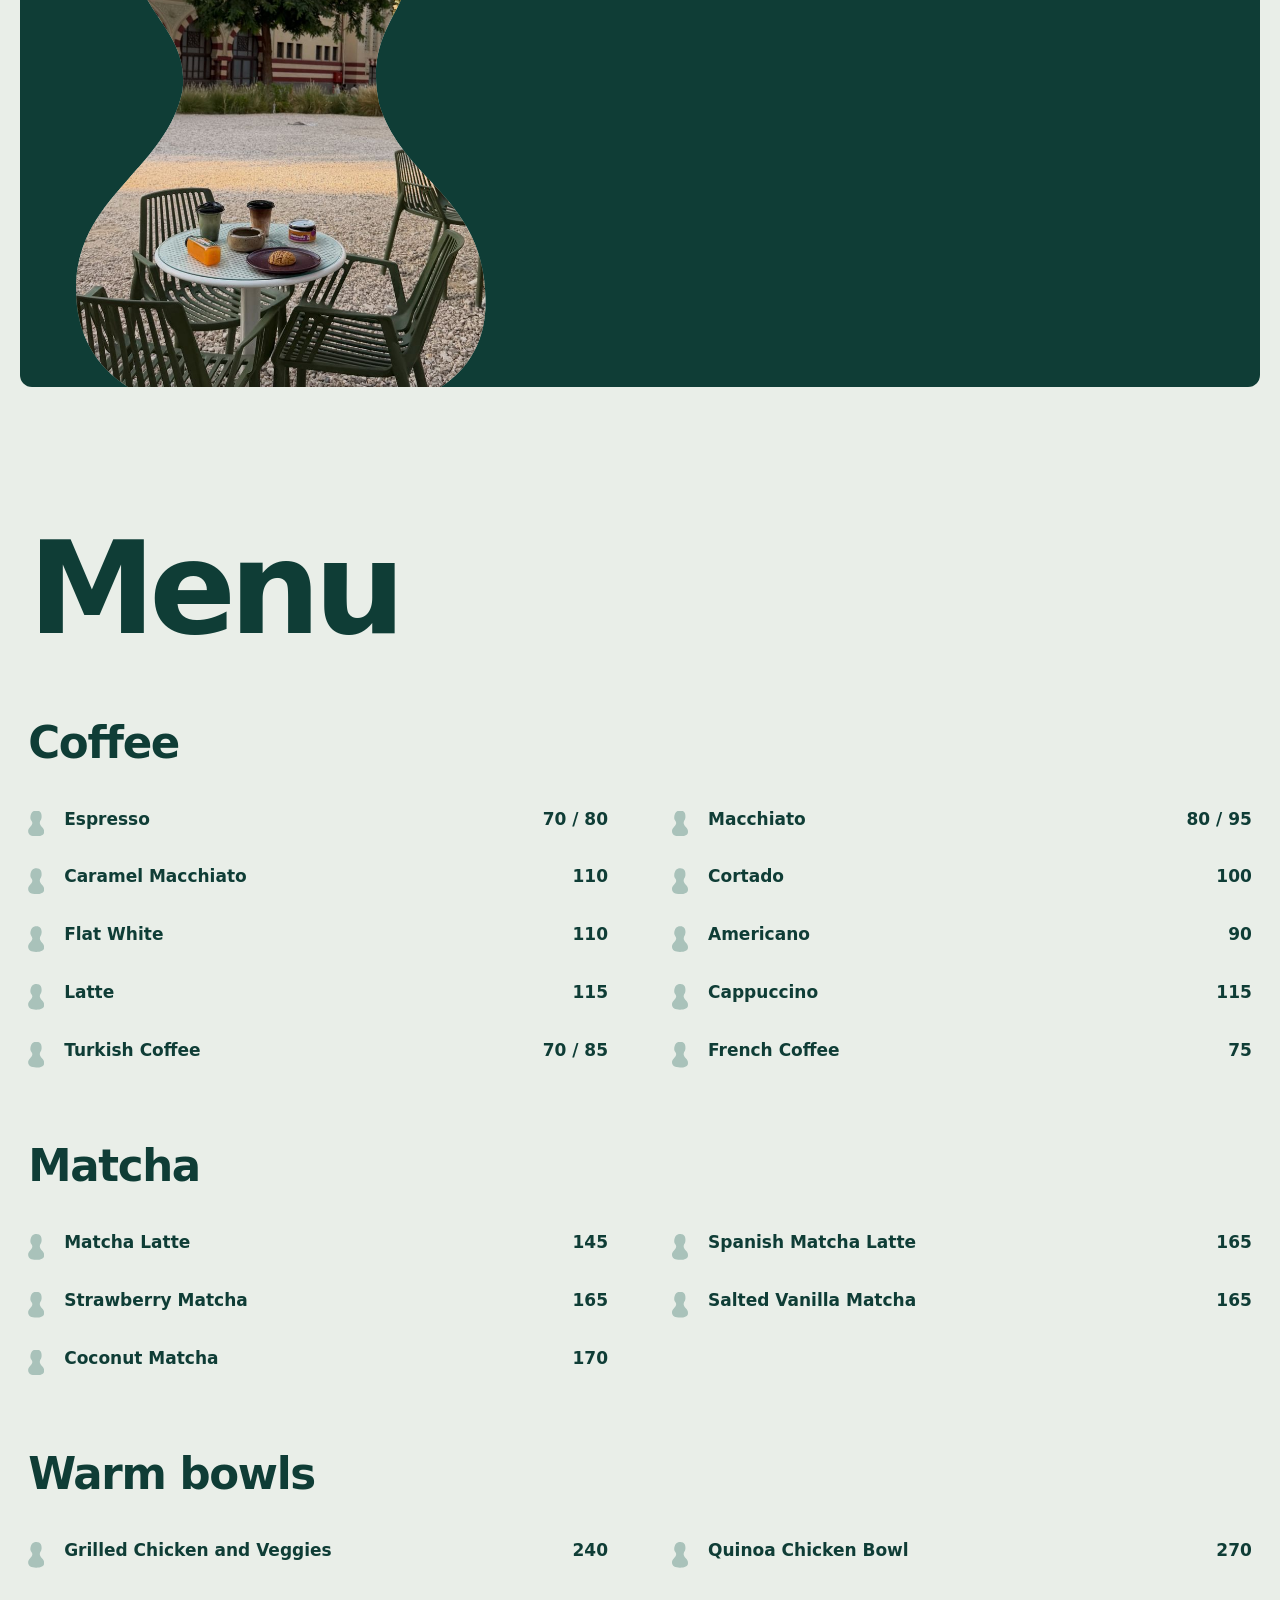
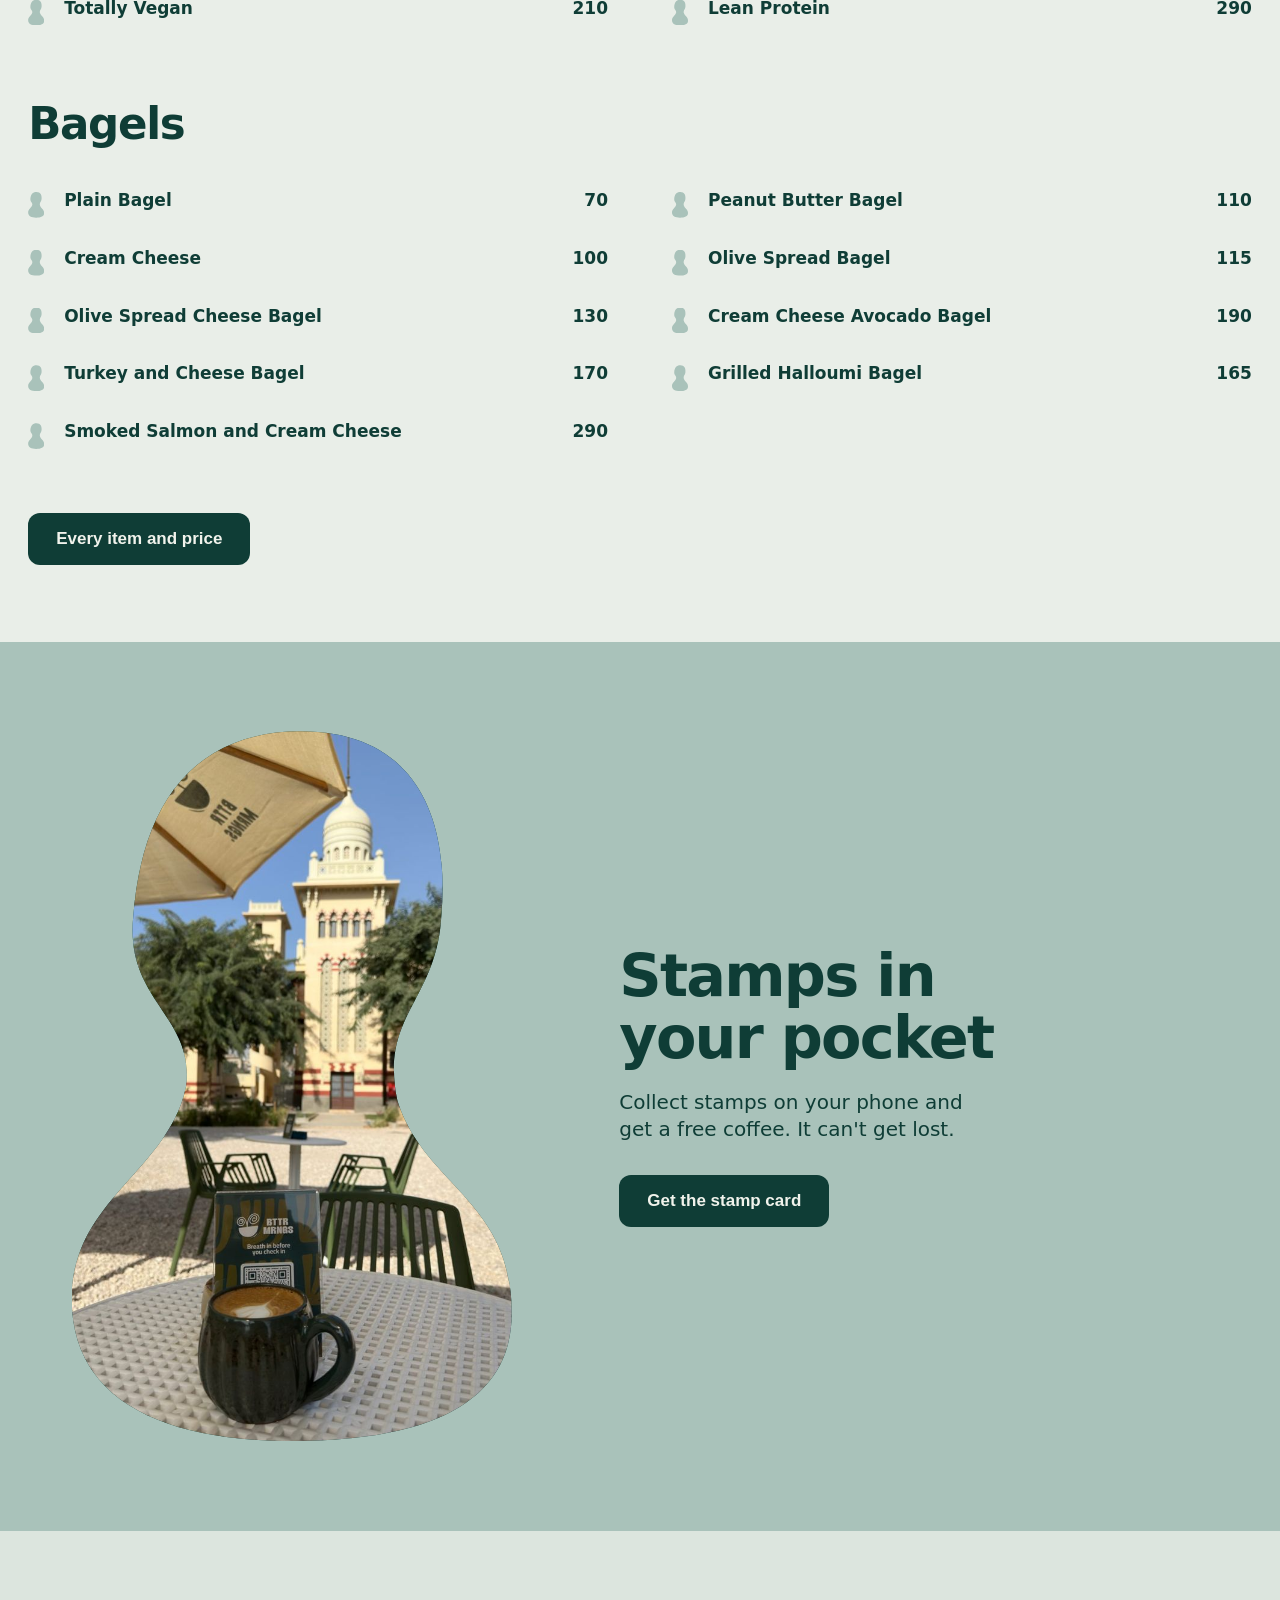
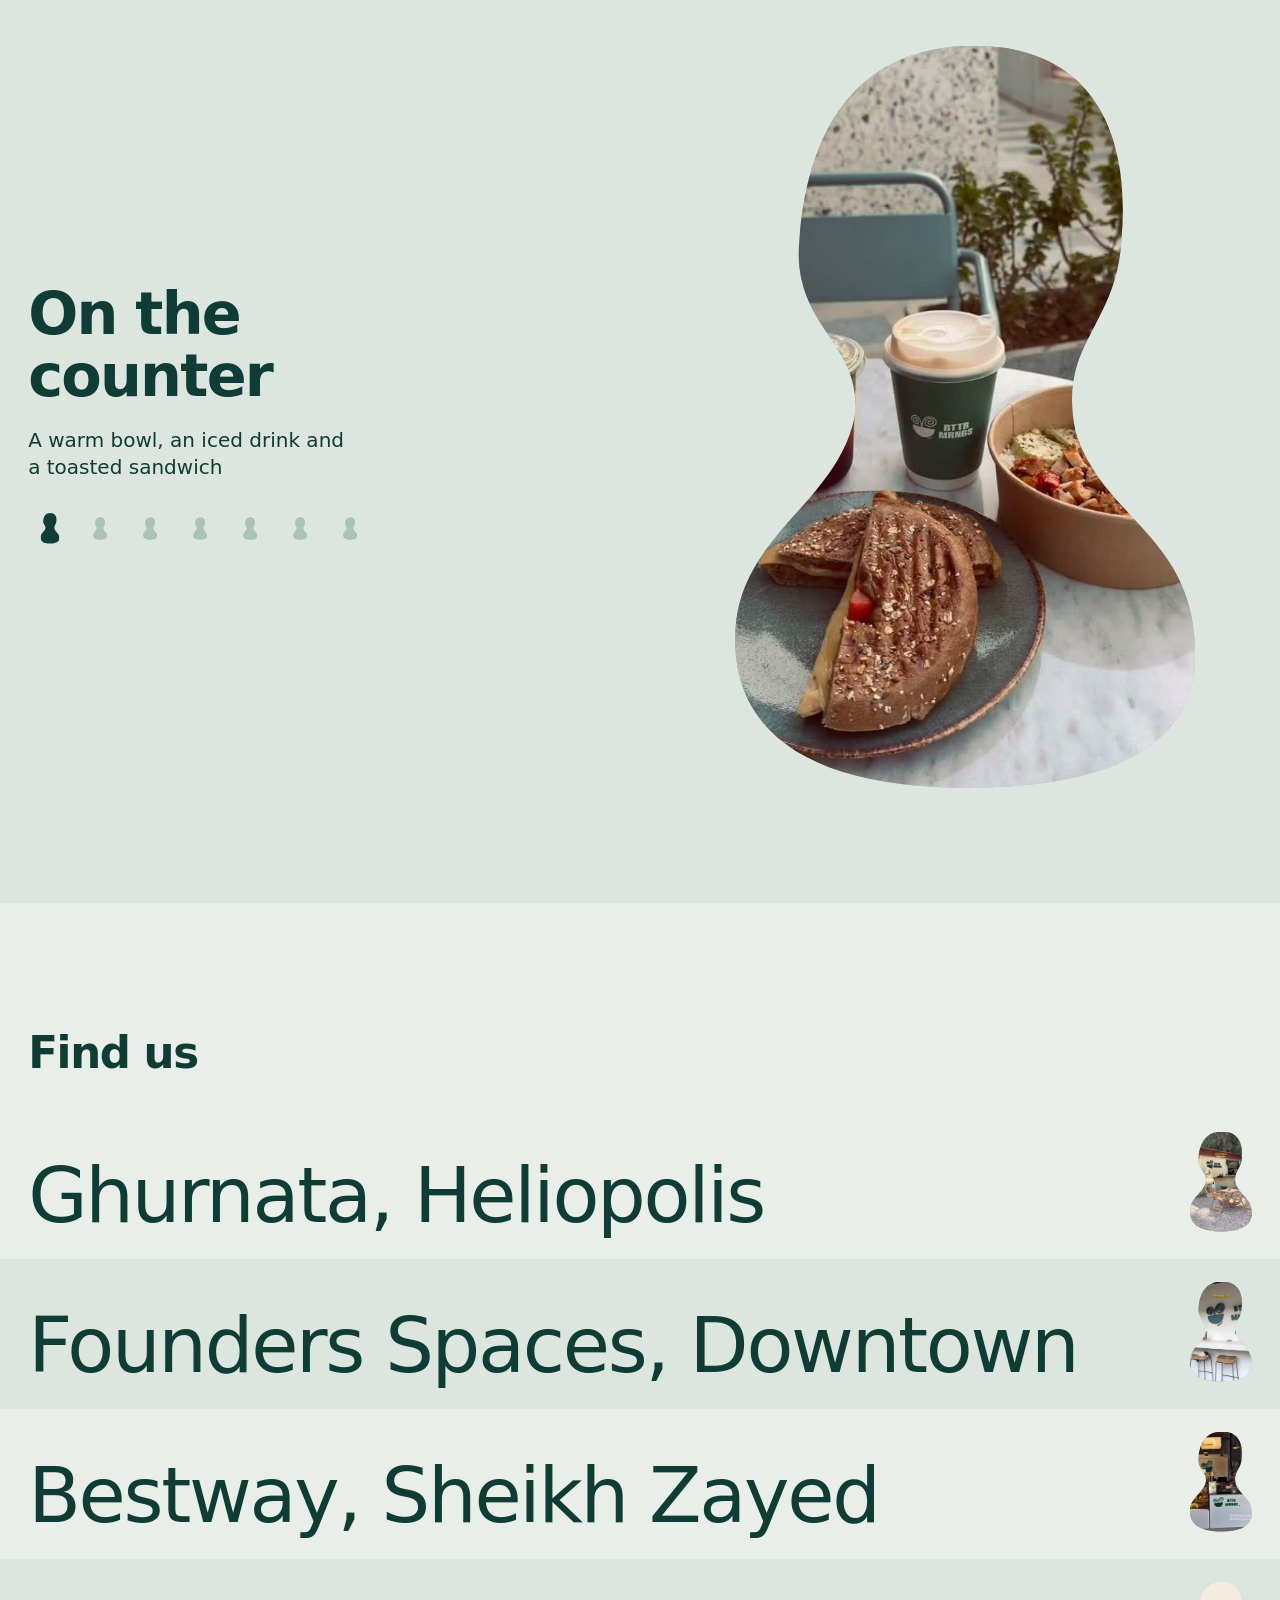
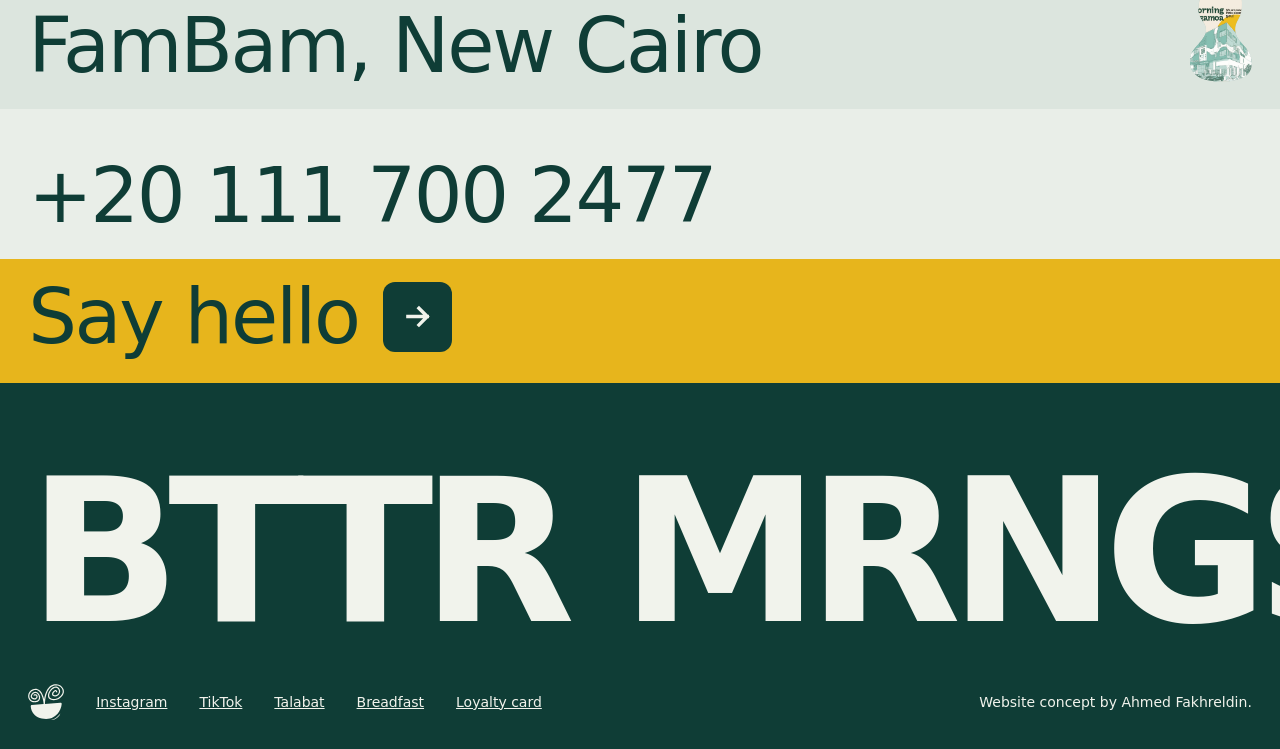
==== commit c6282678: "Redesign around the real kiosk photos Co-Authored-By: Claude Sonnet 5.5 <noreply@anthropic.com> Clau" ====
--- a/index.html
+++ b/index.html
@@ -3,85 +3,71 @@
 <head>
 <meta charset="utf-8">
 <meta name="viewport" content="width=device-width,initial-scale=1,minimum-scale=1">
-<title>Bttr Mrngs | Specialty coffee, bowls and bagels in Cairo</title>
-<meta name="description" content="Locally roasted single origin coffee, warm bowls, bagels and bakery. Four branches across Cairo.">
-<meta name="theme-color" content="#0F3D36">
+<title>Bttr Mrngs | A softer start to your day</title>
+<meta name="description" content="Specialty coffee, bowls and bagels from small kiosks in courtyards across Cairo: Heliopolis, Downtown, Sheikh Zayed and Tagamoa.">
+<meta name="theme-color" content="#E9EEE8">
 <link rel="icon" type="image/svg+xml" href="img/logo-green.svg">
 <link rel="preload" as="font" type="font/woff2" href="fonts/outfit-0.woff2" crossorigin>
 <style>html.fl body{opacity:0}body{transition:opacity .25s ease}</style>
 <script>(function(){var h=document.documentElement;h.className+=' js fl';function go(){h.classList.remove('fl')}
 setTimeout(go,1200);if(document.fonts&&document.fonts.load){Promise.all([document.fonts.load('400 17px Outfit'),document.fonts.load('800 40px Outfit')]).then(go,go)}else{go()}})();</script>
-<link rel="stylesheet" href="fonts.css?v=7">
-<link rel="stylesheet" href="site.css?v=7">
+<link rel="stylesheet" href="fonts.css?v=8">
+<link rel="stylesheet" href="site.css?v=8">
 </head>
 <body>
+<svg width="0" height="0" style="position:absolute" aria-hidden="true" focusable="false"><defs><clipPath id="mirror" clipPathUnits="objectBoundingBox"><path d="M.52 0C.78 0 .86 .12 .84 .26C.83 .38 .70 .40 .74 .52C.80 .64 1 .66 1 .82C1 .95 .80 1 .5 1C.20 1 0 .94 0 .80C0 .66 .22 .62 .26 .50C.28 .40 .12 .38 .14 .26C.16 .10 .28 0 .52 0Z"/></clipPath></defs></svg>
 <a class="sr" href="#about">Skip to content</a>
+<header class="top">
+  <a class="brand" href="index.html?v=8" aria-label="Bttr Mrngs home"><img src="img/logo-green.svg" alt="" width="36" height="36"><span>BTTR MRNGS</span></a>
+  <nav class="toplinks" aria-label="Main"><a href="menu.html?v=8">Menu</a><a href="#visit">Branches</a><a href="https://www.instagram.com/bttr.mrngs">Instagram</a></nav>
+</header>
 <main>
-<section class="story" aria-label="Bttr Mrngs">
-  <div class="stage" data-state="1">
-    <div class="panel p1">
-      <div class="p1-copy">
-        <p class="lead"><b id="live">Good morning. Your day starts here.</b>Specialty coffee, bowls and bagels across Cairo.</p>
-        <a class="btn" href="menu.html?v=7">See the menu</a>
-      </div>
-      <nav class="p1-links" aria-label="Quick links">
-        <a href="menu.html?v=7">Menu</a>
-        <a href="#visit">Branches</a>
-        <a href="https://www.instagram.com/bttr.mrngs">Instagram</a>
-      </nav>
-      <img class="p1-photo" src="img/cup.jpg?v=7" width="832" height="1151" alt="A teal cup of flat white with latte art, lit by a slice of morning sun">
-    </div>
-    <div class="panel p2 on-dark">
-      <div class="half"><p class="statement">Mornings are not exclusive for the 6am club members only.</p></div>
-      <div class="half h2b"><p class="statement">It is the 6pm club members too. Your morning is when you actually start your day.</p><a class="btn light" href="https://www.talabat.com/egypt/bttr-mrngs">Order on Talabat</a></div>
-    </div>
-    <h1 class="name"><span class="w1">BTTR</span><span class="sr"> MRNGS</span></h1><span class="w2" aria-hidden="true">MRNGS</span>
+<section class="hero">
+  <div class="hero-copy">
+    <h1>A softer start to your day.</h1>
+    <p class="lead"><b id="live">Good morning. Your day starts here.</b>Bttr Mrngs serves specialty coffee, bowls and bagels in four places across Cairo.</p>
+    <a class="btn" href="menu.html?v=8">See the menu</a>
   </div>
-  <i class="zone z1" data-z="1"></i><i class="zone z2" data-z="2"></i>
+  <div class="hero-shape" aria-hidden="false">
+    <span class="frame m"></span>
+    <div class="reveal"><img class="m" src="img/h-kiosk.jpg?v=8" width="1050" height="1400" alt="The Heliopolis kiosk: cream walls, a timber roof, the logo on the wall and the mirror at the counter"></div>
+  </div>
 </section>
 
-<section class="blk about" id="about">
-  <h2 class="rise">A better morning for just how it is.</h2>
-  <dl class="facts rise" style="--i:1">
-    <div><dt>Branches</dt><dd>Four across Cairo</dd></div>
-    <div><dt>Coffee</dt><dd>Roasted locally, fresh single origin</dd></div>
-    <div><dt>Loyalty</dt><dd>Digital stamp card, free coffee</dd></div>
-  </dl>
-  <p class="big rise" style="--i:2">We love experiences, and for that we aim to give you a great experience from the moment you step in. Bttr Mrngs started as an idea of what a bttr day would look like, and what is a bttr energy than having an actual good morning!</p>
-  <p class="rowlabel rise">Order or collect</p>
-  <ul class="orderlist rise" style="--i:1">
-    <li><a class="link" href="https://www.talabat.com/egypt/bttr-mrngs">Talabat</a><span>Delivery</span></li>
-    <li><a class="link" href="https://www.breadfast.com/">Breadfast</a><span>Delivery</span></li>
-    <li><a class="link" href="https://www.koroot.io/join/bttr-mrngs">Loyalty card</a><span>Stamps</span></li>
-    <li><a class="link" href="https://wa.me/201007646544">WhatsApp</a><span>Message us</span></li>
-  </ul>
+<div class="band on-dark"><p>Better mornings. Better breaks.</p><div class="row" aria-hidden="true"><i class="m"></i><i class="m"></i><i class="m"></i><i class="m"></i><i class="m"></i><i class="m"></i><i class="m"></i></div></div>
+
+<section class="about on-dark" id="about" aria-labelledby="about-h">
+  <div class="l">
+    <h2 id="about-h" class="rise">Mornings aren't only for the 6am club.</h2>
+    <div class="portrait m rise" style="--i:1"><img src="img/a-arches.jpg?v=8" width="975" height="1300" alt="Gravel courtyard with a round table, olive chairs and a beige umbrella in front of striped heritage arches" loading="lazy" style="object-position:50% 100%"></div>
+  </div>
+  <div class="r">
+    <div class="rise"><h3>The 6pm club too</h3><p>Your morning is when you actually start your day. We wish you a better morning for just how it is.</p></div>
+    <div class="rise" style="--i:1"><h3>Roasted locally</h3><p>We choose our coffee wisely, so we roast fresh single origin here and invest in our team. Every drink is made with love and care first, before the skill.</p></div>
+    <p class="rise" style="--i:2"><a class="btn" href="menu.html?v=8">See the menu</a></p>
+  </div>
 </section>
 
-<section class="blk menusec on-dark" aria-labelledby="menu-h">
-  <div class="menucol">
-    <h2 class="giant rise" id="menu-h">Menu</h2>
-    <div class="bars rise" style="--i:1"><details class="bar" open><summary>Coffee</summary><ul><li><b>Espresso</b><span>70 / 80</span></li><li><b>Macchiato</b><span>80 / 95</span></li><li><b>Caramel Macchiato</b><span>110</span></li><li><b>Cortado</b><span>100</span></li><li><b>Flat White</b><span>110</span></li><li><b>Americano</b><span>90</span></li><li><b>Latte</b><span>115</span></li><li><b>Cappuccino</b><span>115</span></li><li><b>Turkish Coffee</b><span>70 / 85</span></li><li><b>French Coffee</b><span>75</span></li></ul></details><details class="bar"><summary>Matcha</summary><ul><li><b>Matcha Latte</b><span>145</span></li><li><b>Spanish Matcha Latte</b><span>165</span></li><li><b>Strawberry Matcha</b><span>165</span></li><li><b>Salted Vanilla Matcha</b><span>165</span></li><li><b>Coconut Matcha</b><span>170</span></li></ul></details><details class="bar"><summary>Warm bowls</summary><ul><li><b>Grilled Chicken and Veggies</b><span>240</span></li><li><b>Quinoa Chicken Bowl</b><span>270</span></li><li><b>Totally Vegan</b><span>210</span></li><li><b>Lean Protein</b><span>290</span></li></ul></details><details class="bar"><summary>Bagels</summary><ul><li><b>Plain Bagel</b><span>70</span></li><li><b>Peanut Butter Bagel</b><span>110</span></li><li><b>Cream Cheese</b><span>100</span></li><li><b>Olive Spread Bagel</b><span>115</span></li><li><b>Olive Spread Cheese Bagel</b><span>130</span></li><li><b>Cream Cheese Avocado Bagel</b><span>190</span></li><li><b>Turkey and Cheese Bagel</b><span>170</span></li><li><b>Grilled Halloumi Bagel</b><span>165</span></li><li><b>Smoked Salmon and Cream Cheese</b><span>290</span></li></ul></details><details class="bar"><summary>Bakery</summary><ul><li><b>Plain Croissant</b><span>90</span></li><li><b>Zaatar Croissant</b><span>95</span></li><li><b>Almond Croissant</b><span>110</span></li><li><b>Pain Suisse Feta Olives</b><span>130</span></li><li><b>Blueberry Danish</b><span>110</span></li></ul></details><details class="bar"><summary>Cookies and cakes</summary><ul><li><b>The Original Chunk</b><span>115</span></li><li><b>Double Chocolate Fudge Cookie</b><span>115</span></li><li><b>Nutella Cookie</b><span>115</span></li><li><b>Chocolate Brownies</b><span>120</span></li><li><b>Brookies</b><span>125</span></li><li><b>Kinder Cookie</b><span>115</span></li><li><b>Pistachio Cookie</b><span>125</span></li><li><b>Red Velvet Cookie</b><span>115</span></li><li><b>Marble Cake</b><span>100</span></li><li><b>Lemon Cake</b><span>100</span></li><li><b>Carrot Cake</b><span>85</span></li><li><b>Salted Caramel Chocolate Cake</b><span>165</span></li><li><b>San Sebastian</b><span>165</span></li><li><b>Classic Blueberry Cheesecake</b><span>155</span></li></ul></details></div>
-    <p class="moreline"><a class="btn light" href="menu.html?v=7">Every item and price</a></p>
-  </div>
-  <div class="menuart rise" style="--i:2"><img src="img/bowl.webp?v=7" width="900" height="841" alt="Warm bowl with grilled chicken, roasted vegetables, chickpeas and mushrooms" loading="lazy"></div>
+<section class="menusec" aria-labelledby="menu-h">
+  <h2 id="menu-h" class="rise">Menu</h2>
+  <div class="mcat"><div class="mhd rise"><h3>Coffee</h3></div><ul class="mitems rise" style="--i:1"><li class="mitem"><i class="m"></i><b>Espresso</b><span class="pr">70 / 80</span></li><li class="mitem"><i class="m"></i><b>Macchiato</b><span class="pr">80 / 95</span></li><li class="mitem"><i class="m"></i><b>Caramel Macchiato</b><span class="pr">110</span></li><li class="mitem"><i class="m"></i><b>Cortado</b><span class="pr">100</span></li><li class="mitem"><i class="m"></i><b>Flat White</b><span class="pr">110</span></li><li class="mitem"><i class="m"></i><b>Americano</b><span class="pr">90</span></li><li class="mitem"><i class="m"></i><b>Latte</b><span class="pr">115</span></li><li class="mitem"><i class="m"></i><b>Cappuccino</b><span class="pr">115</span></li><li class="mitem"><i class="m"></i><b>Turkish Coffee</b><span class="pr">70 / 85</span></li><li class="mitem"><i class="m"></i><b>French Coffee</b><span class="pr">75</span></li></ul></div><div class="mcat"><div class="mhd rise"><h3>Matcha</h3></div><ul class="mitems rise" style="--i:1"><li class="mitem"><i class="m"></i><b>Matcha Latte</b><span class="pr">145</span></li><li class="mitem"><i class="m"></i><b>Spanish Matcha Latte</b><span class="pr">165</span></li><li class="mitem"><i class="m"></i><b>Strawberry Matcha</b><span class="pr">165</span></li><li class="mitem"><i class="m"></i><b>Salted Vanilla Matcha</b><span class="pr">165</span></li><li class="mitem"><i class="m"></i><b>Coconut Matcha</b><span class="pr">170</span></li></ul></div><div class="mcat"><div class="mhd rise"><h3>Warm bowls</h3></div><ul class="mitems rise" style="--i:1"><li class="mitem"><i class="m"></i><b>Grilled Chicken and Veggies</b><span class="pr">240</span></li><li class="mitem"><i class="m"></i><b>Quinoa Chicken Bowl</b><span class="pr">270</span></li><li class="mitem"><i class="m"></i><b>Totally Vegan</b><span class="pr">210</span></li><li class="mitem"><i class="m"></i><b>Lean Protein</b><span class="pr">290</span></li></ul></div><div class="mcat"><div class="mhd rise"><h3>Bagels</h3></div><ul class="mitems rise" style="--i:1"><li class="mitem"><i class="m"></i><b>Plain Bagel</b><span class="pr">70</span></li><li class="mitem"><i class="m"></i><b>Peanut Butter Bagel</b><span class="pr">110</span></li><li class="mitem"><i class="m"></i><b>Cream Cheese</b><span class="pr">100</span></li><li class="mitem"><i class="m"></i><b>Olive Spread Bagel</b><span class="pr">115</span></li><li class="mitem"><i class="m"></i><b>Olive Spread Cheese Bagel</b><span class="pr">130</span></li><li class="mitem"><i class="m"></i><b>Cream Cheese Avocado Bagel</b><span class="pr">190</span></li><li class="mitem"><i class="m"></i><b>Turkey and Cheese Bagel</b><span class="pr">170</span></li><li class="mitem"><i class="m"></i><b>Grilled Halloumi Bagel</b><span class="pr">165</span></li><li class="mitem"><i class="m"></i><b>Smoked Salmon and Cream Cheese</b><span class="pr">290</span></li></ul></div>
+  <p class="more rise"><a class="btn dark" href="menu.html?v=8">Every item and price</a></p>
+</section>
+
+<section class="stamp" aria-labelledby="stamp-h">
+  <div class="pic m rise"><img src="img/stamp.jpg?v=8" width="720" height="1280" alt="A green ceramic mug on a table under a beige umbrella, in front of the heritage tower" loading="lazy" style="object-position:50% 60%"></div>
+  <div class="rise" style="--i:1"><h2 id="stamp-h">Stamps in your pocket</h2><p>Collect stamps on your phone and get a free coffee. It can't get lost.</p><a class="btn dark" href="https://www.koroot.io/join/bttr-mrngs">Get the stamp card</a></div>
 </section>
 
 <section class="gallery" aria-labelledby="gal-h">
-  <h2 class="gal-title" id="gal-h">On the counter <span>6</span></h2>
-  <div class="strip" tabindex="0" role="region" aria-label="Photos from the menu, scroll sideways">
-    <div class="frame photo f-a rise" style="--i:0"><img src="img/cup.jpg?v=7" width="832" height="1151" alt="Flat white with latte art in morning sun" loading="lazy"></div>
-    <div class="frame f-b rise" style="--i:1"><img src="img/croissant.webp?v=7" width="900" height="533" alt="Zaatar croissant" loading="lazy"></div>
-    <div class="frame f-c rise" style="--i:2"><img src="img/bowl.webp?v=7" width="900" height="841" alt="Warm chicken and vegetable bowl" loading="lazy"></div>
-    <div class="frame f-a rise" style="--i:3"><img src="img/frappe.webp?v=7" width="622" height="642" alt="Frappe cup with a chocolate cookie" loading="lazy"></div>
-    <div class="frame f-b rise" style="--i:4"><img src="img/sandwich.webp?v=7" width="735" height="299" alt="Turkey sandwich on sourdough" loading="lazy"></div>
-    <div class="frame f-c rise" style="--i:5"><img src="img/icedtea.webp?v=7" width="266" height="461" alt="Iced tea with mint" loading="lazy"></div>
-  </div>
+  <div class="gal-copy rise"><h2 id="gal-h">On the counter</h2><p id="cap" aria-live="polite">A warm bowl, an iced drink and a toasted sandwich</p><div class="dots" role="group" aria-label="Choose a photo"><button type="button" aria-label="Photo 1 of 7"><i class="m"></i></button><button type="button" aria-label="Photo 2 of 7"><i class="m"></i></button><button type="button" aria-label="Photo 3 of 7"><i class="m"></i></button><button type="button" aria-label="Photo 4 of 7"><i class="m"></i></button><button type="button" aria-label="Photo 5 of 7"><i class="m"></i></button><button type="button" aria-label="Photo 6 of 7"><i class="m"></i></button><button type="button" aria-label="Photo 7 of 7"><i class="m"></i></button></div></div>
+  <div class="gal-frame m rise" style="--i:1" role="img" aria-label="Photos from the counter, tap to change"><img src="img/g1.jpg" alt="A warm bowl, an iced drink and a toasted sandwich" data-cap="A warm bowl, an iced drink and a toasted sandwich" loading="eager" style="object-position:50% 62%"><img src="img/g2.jpg" alt="A bagel, a bowl and two iced coffees" data-cap="A bagel, a bowl and two iced coffees" loading="lazy" style="object-position:50% 60%"><img src="img/g3.jpg" alt="A flat white on the walnut counter" data-cap="A flat white on the walnut counter" loading="lazy" style="object-position:50% 62%"><img src="img/g4.jpg" alt="A flat white on a perforated table" data-cap="A flat white on a perforated table" loading="lazy" style="object-position:50% 62%"><img src="img/g5.jpg" alt="A pastry plate and two cups on a tray" data-cap="A pastry plate and two cups on a tray" loading="lazy" style="object-position:50% 55%"><img src="img/g6.jpg" alt="Pink lemonade against the sky" data-cap="Pink lemonade against the sky" loading="lazy" style="object-position:50% 50%"><img src="img/g7.jpg" alt="An iced coffee with the logo" data-cap="An iced coffee with the logo" loading="lazy" style="object-position:50% 50%"></div>
 </section>
 
 <section class="contact" id="visit" aria-labelledby="visit-h">
   <h2 id="visit-h">Find us</h2>
-  <a class="crow" href="https://maps.app.goo.gl/hVuqQLFuX6Yu6G9Q8">Ghurnata, Heliopolis</a><a class="crow" href="https://maps.app.goo.gl/b7yCesNiAUmF6QfM8">Founders Spaces, Downtown</a><a class="crow" href="https://maps.app.goo.gl/EzMczVcRt54NBebE9">Bestway, Sheikh Zayed</a><a class="crow" href="https://maps.app.goo.gl/myzxkgxsY6gkbPu66">FamBam, New Cairo</a>
-  <a class="crow" href="tel:+201117002477">+20 111 700 2477</a>
+  <a class="crow" href="https://maps.app.goo.gl/hVuqQLFuX6Yu6G9Q8"><span>Ghurnata, Heliopolis</span><span class="ph m"><img src="img/b-heliopolis.jpg" alt="The Heliopolis kiosk with its timber roof and mirror" loading="lazy" style="object-position:50% 60%"></span></a><a class="crow" href="https://maps.app.goo.gl/b7yCesNiAUmF6QfM8"><span>Founders Spaces, Downtown</span><span class="ph m"><img src="img/b-downtown.jpg" alt="The Downtown counter with the logo on the wall" loading="lazy" style="object-position:50% 40%"></span></a><a class="crow" href="https://maps.app.goo.gl/EzMczVcRt54NBebE9"><span>Bestway, Sheikh Zayed</span><span class="ph m"><img src="img/b-zayed.jpg" alt="The Sheikh Zayed counter inside Bestway" loading="lazy" style="object-position:62% 45%"></span></a><a class="crow" href="https://maps.app.goo.gl/myzxkgxsY6gkbPu66"><span>FamBam, New Cairo</span><span class="ph m"><img src="img/b-tagamoa.jpg" alt="Illustration of the Tagamoa building under a yellow sun" loading="lazy" style="object-position:50% 55%"></span></a>
+  <a class="crow" href="tel:+201117002477"><span>+20 111 700 2477</span></a>
   <div class="hello"><span>Say hello</span><a href="https://wa.me/201007646544" aria-label="Message Bttr Mrngs on WhatsApp"><svg viewBox="0 0 24 24" fill="none" stroke="currentColor" stroke-width="2.5" stroke-linecap="square" aria-hidden="true"><path d="M5 12h14M13 6l6 6-6 6"/></svg></a></div>
 </section>
 </main>
@@ -92,10 +78,11 @@
     <a href="https://www.instagram.com/bttr.mrngs">Instagram</a>
     <a href="https://www.tiktok.com/@bttr.mrngs">TikTok</a>
     <a href="https://www.talabat.com/egypt/bttr-mrngs">Talabat</a>
+    <a href="https://www.breadfast.com/">Breadfast</a>
     <a href="https://www.koroot.io/join/bttr-mrngs">Loyalty card</a>
     <span class="credit">Website concept by Ahmed Fakhreldin.</span>
   </div>
 </footer>
-<script src="site.js?v=7" defer></script>
+<script src="site.js?v=8" defer></script>
 </body>
 </html>
--- a/site.css
+++ b/site.css
@@ -1,10 +1,10 @@
 :root{
-  --forest:#0F3D36;--forest2:#1A4A42;--olive:#827331;--accent:#6B5F22;
-  --paper:#EEF1EA;--paper2:#E2E8DD;--cream:#F1F3EC;--soft:#2C4C46;
-  --gut:clamp(16px,2.2vw,32px);--r:6px;
-  --fs-s:14px;--fs-t:17px;--fs-h:clamp(28px,3vw,40px);--fs-st:clamp(24px,2.6vw,36px);
+  --paper:#E9EEE8;--paper2:#DCE5DE;--forest:#0F3D36;--forest2:#1A4A42;
+  --sage:#A9C2BA;--mint:#CFE0D8;--sun:#E7B51C;--cream:#F1F3EC;--soft:#2C4C46;
+  --gut:clamp(16px,2.2vw,32px);--r:12px;
+  --fs-s:14px;--fs-t:17px;--fs-l:20px;--fs-h:clamp(28px,3.4vw,50px);
   --ease:cubic-bezier(.23,1,.32,1);
-  --z-head:20;--z-chips:15;--z-name:10;
+  --z-head:20;--z-chips:15;
 }
 *,*::before,*::after{box-sizing:border-box}
 html{-webkit-text-size-adjust:100%;overflow-x:clip}
@@ -14,93 +14,107 @@
 a{color:inherit}
 h1,h2,h3,p,ul,dl,dd{margin:0}
 ul{padding:0;list-style:none}
-h1,h2,h3{text-wrap:balance;font-weight:700;line-height:1.1}
+h1,h2,h3{text-wrap:balance;font-weight:800;line-height:1.05;letter-spacing:-.03em}
 p{text-wrap:pretty}
-:focus-visible{outline:3px solid var(--accent);outline-offset:3px;border-radius:var(--r)}
-.on-dark :focus-visible,.dark :focus-visible{outline-color:var(--cream)}
+:focus-visible{outline:3px solid var(--forest);outline-offset:3px;border-radius:var(--r)}
+.on-dark :focus-visible{outline-color:var(--sun)}
 .sr{position:absolute;width:1px;height:1px;overflow:hidden;clip:rect(0 0 0 0);white-space:nowrap}
-::selection{background:var(--accent);color:var(--cream)}
-
-.btn{display:inline-flex;align-items:center;justify-content:center;min-height:48px;padding:0 24px;border-radius:var(--r);background:var(--accent);color:var(--cream);font:600 var(--fs-t)/1 'Outfit',sans-serif;text-decoration:none;transition:transform .16s var(--ease),background-color .16s ease;white-space:nowrap;border:0;cursor:pointer}
+::selection{background:var(--sun);color:var(--forest)}
+/* the mirror from the counter: the one shape on the page */
+.m{clip-path:url(#mirror)}
+.btn{display:inline-flex;align-items:center;justify-content:center;min-height:52px;padding:0 28px;border-radius:var(--r);background:var(--sun);color:var(--forest);font:700 var(--fs-t)/1 'Outfit',sans-serif;text-decoration:none;transition:transform .16s var(--ease),background-color .16s ease;white-space:nowrap;border:0;cursor:pointer}
 .btn:active{transform:scale(.97)}
-.btn.light{background:var(--cream);color:var(--forest)}
-@media (hover:hover) and (pointer:fine){.btn:hover{background:var(--forest)}.btn.light:hover{background:var(--paper2)}}
+.btn.dark{background:var(--forest);color:var(--cream)}
+@media (hover:hover) and (pointer:fine){.btn:hover{background:var(--cream)}.btn.dark:hover{background:var(--forest2)}}
 .link{font-weight:600;text-decoration:underline;text-underline-offset:.2em;text-decoration-thickness:2px}
 
-/* ---------- home: pinned story ---------- */
-.story{position:relative;height:300svh}
-.stage{position:sticky;top:0;height:100svh;height:100dvh;overflow:hidden;background:var(--paper)}
-.zone{position:absolute;left:0;width:1px;height:100svh;pointer-events:none}
-.z1{top:0}.z2{top:100svh}
-.panel{position:absolute;inset:0;opacity:0;visibility:hidden;transition:opacity .25s ease,visibility 0s linear .25s}
-[data-state="1"] .p1,[data-state="2"] .p2{opacity:1;visibility:visible;transition:opacity .25s ease,visibility 0s}
-.p1{background:var(--paper)}
-.p2{background:var(--forest);color:var(--cream);display:grid;grid-template-columns:50% 50%}
-.p2 .half{position:relative}
-.p2 .h2b{background:var(--olive)}
-.p1-photo{position:absolute;top:0;right:0;bottom:0;width:41.66%;height:100%;object-fit:cover;object-position:50% 50%}
-.p1-copy{position:absolute;left:25%;top:44%;max-width:34ch;display:grid;gap:24px;justify-items:start}
-.lead{font-size:20px;line-height:1.4;max-width:34ch}
+/* ---------- top bar ---------- */
+.top{position:absolute;z-index:5;left:0;right:0;top:0;display:flex;align-items:center;justify-content:flex-start;padding:var(--gut);gap:clamp(24px,4vw,64px)}
+.brand{display:flex;align-items:center;gap:10px;text-decoration:none;font-weight:800;letter-spacing:-.02em;font-size:32px;line-height:1;white-space:nowrap}
+.brand img{width:36px;height:auto}
+.toplinks{display:flex;gap:28px;font-weight:600;font-size:var(--fs-t)}
+.toplinks a{text-decoration:none;min-height:44px;display:inline-flex;align-items:center}
+@media (hover:hover) and (pointer:fine){.toplinks a:hover{text-decoration:underline;text-underline-offset:.25em;text-decoration-thickness:2px}}
+
+/* ---------- hero ---------- */
+.hero{position:relative;min-height:100svh;min-height:100dvh;overflow:hidden;background:var(--paper);display:flex;align-items:center}
+.hero-copy{position:relative;z-index:3;padding:96px 0 64px 8%;width:56%;display:grid;gap:24px;justify-items:start}
+.hero h1{font-size:clamp(64px,6.4vw,100px);font-weight:800;letter-spacing:-.035em;line-height:.98}
+.hero .lead{font-size:var(--fs-l);line-height:1.4;max-width:30ch}
 .lead b{font-weight:700;display:block}
-.p1-links{position:absolute;right:calc(41.66% + var(--gut));top:46%;display:grid;gap:12px;text-align:right;font-size:var(--fs-s);font-weight:600}
-.p1-links a{text-decoration:none;min-height:24px}
-.statement{font-size:var(--fs-st);line-height:1.2;font-weight:600;max-width:20ch;position:absolute;left:var(--gut);right:var(--gut);top:38%;text-wrap:balance}
-.h2b .statement{max-width:24ch}
-.p2 .btn{position:absolute;left:var(--gut);top:calc(38% + 11em)}
-.name{position:static;width:fit-content;margin:0;padding:var(--gut) 0 0 var(--gut);pointer-events:none;z-index:var(--z-name);font-size:clamp(72px,10.8vw,190px);font-weight:800;line-height:.85;letter-spacing:-.05em}
-.name .w1,.w2{transition:color .25s ease;pointer-events:auto}
-.w2{position:absolute;font-size:clamp(72px,10.8vw,190px);font-weight:800;line-height:.85;letter-spacing:-.05em;margin:0}
-.w1{position:relative;display:block;z-index:var(--z-name);color:var(--forest)}
-.w2{bottom:var(--gut);right:var(--gut);color:var(--cream);z-index:var(--z-name)}
-[data-state="2"] .w1{color:var(--cream)}
+.hero-shape{position:absolute;z-index:1;height:120vh;aspect-ratio:.62;left:calc(78% - 37.2vh);top:calc(55% - 60vh)}
+.hero-shape .frame{position:absolute;inset:0;background:var(--sun)}
+.reveal{position:absolute;inset:7%;overflow:hidden}
+.reveal img{width:100%;height:100%;object-fit:cover;object-position:50% 40%}
+@media (prefers-reduced-motion:no-preference){
+  .reveal{animation:shutter 1.1s var(--ease) both}
+  .reveal img{animation:settle 1.4s var(--ease) both}
+  @keyframes shutter{from{clip-path:inset(100% 0 0 0)}to{clip-path:inset(0 0 0 0)}}
+  @keyframes settle{from{transform:scale(1.12)}to{transform:scale(1)}}
+}
 
-/* ---------- home: sections ---------- */
-section.blk{padding:clamp(80px,10vw,160px) var(--gut)}
-.about{display:grid;grid-template-columns:34% 1fr;column-gap:0;row-gap:clamp(64px,8vw,120px)}
-.facts{display:grid;gap:20px;align-content:start;width:min(200px,100%)}
-.facts dt{font-size:var(--fs-s);color:var(--soft)}
-.facts dd{font-size:var(--fs-t);font-weight:600}
-.about .big{font-size:28px;line-height:1.35;max-width:36em;font-weight:500}
-.about h2{font-size:var(--fs-h);grid-column:1 / -1;margin-bottom:-40px}
-.orderlist{display:grid;grid-template-columns:repeat(2,minmax(0,260px));column-gap:64px;row-gap:12px;font-size:var(--fs-t)}
-.orderlist li{display:flex;justify-content:space-between;gap:16px;min-height:28px}
-.orderlist span{color:var(--soft);font-size:var(--fs-s)}
-.rowlabel{font-weight:600}
+/* ---------- band ---------- */
+.band{background:var(--forest);color:var(--cream);display:flex;align-items:center;justify-content:space-between;gap:var(--gut);padding:clamp(28px,3vw,48px) var(--gut);overflow:hidden}
+.band p{font-size:clamp(24px,2.6vw,36px);font-weight:700;letter-spacing:-.02em;line-height:1.15;max-width:22ch}
+.band .row{display:flex;gap:18px;flex:0 0 auto;align-items:flex-end}
+.band .row i{display:block;width:48px;aspect-ratio:.62;background:var(--sun)}
+.band .row i:nth-child(2n){background:var(--sage);width:40px}
+.band .row i:nth-child(3n){background:var(--mint);width:56px}
 
-.menusec{background:var(--forest);color:var(--cream);display:grid;grid-template-columns:minmax(0,7fr) minmax(0,5fr);gap:var(--gut);align-items:stretch}
-.menucol{container-type:inline-size;max-width:640px;width:100%;justify-self:center}
-.giant{font-size:34cqw;line-height:.8;font-weight:800;letter-spacing:-.05em;margin:0 0 24px;text-transform:uppercase;white-space:nowrap}
-.menucol h2.giant{font-size:34cqw}
-.bars{display:grid;gap:6px}
-.bar{background:var(--forest2);border-radius:var(--r)}
-.bar summary{list-style:none;cursor:pointer;display:flex;justify-content:space-between;align-items:center;min-height:56px;padding:0 18px;font-weight:600;font-size:var(--fs-t)}
-.bar summary::-webkit-details-marker{display:none}
-.bar summary::after{content:"+";font-size:24px;font-weight:500;line-height:1}
-.bar[open] summary::after{content:"\2212"}
-.bar ul{padding:4px 20px 20px;display:grid;gap:14px}
-.bar li{display:flex;justify-content:space-between;gap:16px;font-variant-numeric:tabular-nums}
-.bar li b{font-weight:500}
-.moreline{margin-top:24px}
-.menuart{background:var(--olive);border-radius:var(--r);display:grid;place-items:center;padding:var(--gut);min-height:420px}
-.menuart img{width:min(100%,520px);height:auto}
+/* ---------- about ---------- */
+.about{margin:20px;border-radius:var(--r);background:var(--forest);color:var(--cream);position:relative;overflow:hidden;min-height:min(100svh,920px);display:grid;grid-template-columns:minmax(0,1fr) minmax(0,1fr)}
+.about .l{padding:56px 0 0 56px;display:flex;flex-direction:column;gap:40px;min-width:0}
+.about h2{font-size:clamp(40px,4.4vw,64px);max-width:17ch;color:var(--cream)}
+.about .portrait{width:min(32vw,440px);aspect-ratio:.62;background:var(--sage);margin-top:auto;margin-bottom:-6%}
+.about .portrait img{width:100%;height:100%;object-fit:cover}
+.about .r{padding:56px 56px 56px 0;display:grid;gap:40px;align-content:start;max-width:440px}
+.about h3{font-size:var(--fs-l);letter-spacing:-.01em;margin-bottom:10px}
+.about .r p{font-size:var(--fs-t);line-height:1.5}
 
-.gallery{padding:clamp(48px,6vw,96px) 0;min-height:70svh;display:flex;flex-direction:column;justify-content:center;background:var(--paper)}
-.gal-title{position:relative;z-index:2;padding:0 var(--gut);font-size:20px;font-weight:700;margin-bottom:-36px;display:flex;gap:12px;align-items:baseline}
-.gal-title span{font-weight:500;color:var(--soft);font-size:var(--fs-t)}
-.strip{display:flex;gap:5vw;overflow-x:auto;scrollbar-width:none;padding:48px var(--gut) 48px;scroll-snap-type:x proximity;-webkit-overflow-scrolling:touch}
-.strip::-webkit-scrollbar{display:none}
-.frame{flex:0 0 auto;width:max(11vw,168px);aspect-ratio:2/3;height:auto;scroll-snap-align:start;display:grid;place-items:center;overflow:hidden;transition:transform .25s var(--ease)}
-.frame img{width:100%;height:100%;object-fit:contain;padding:12%}
-.frame.photo img{padding:0;object-fit:cover}
-.f-a{background:var(--forest)}.f-b{background:var(--olive)}.f-c{background:var(--paper2)}
-@media (hover:hover) and (pointer:fine){.frame:hover{transform:scale(1.1)}}
+/* ---------- menu on home ---------- */
+.menusec{padding:clamp(80px,10vw,160px) var(--gut) clamp(48px,6vw,96px)}
+.menusec>h2{font-size:clamp(56px,10vw,150px);letter-spacing:-.05em;line-height:.85;margin-bottom:clamp(24px,4vw,56px)}
+.mcat{display:grid;gap:0;margin-top:clamp(56px,6vw,96px)}
+.mhd{display:flex;justify-content:space-between;align-items:baseline;gap:16px;margin-bottom:40px}
+.mhd h3{font-size:var(--fs-h)}
+.mhd span{font-size:16px;color:var(--soft)}
+.mitems{display:grid;grid-template-columns:repeat(2,minmax(0,1fr));column-gap:64px;row-gap:28px}
+.mitem{display:grid;grid-template-columns:20px minmax(0,1fr) auto;column-gap:16px;align-items:start}
+.mitem i{display:block;width:16px;aspect-ratio:.62;background:var(--sage);margin-top:4px}
+.mitem b{font-weight:700}
+.mitem .pr{font-weight:700;font-variant-numeric:tabular-nums}
+.mitem .d{grid-column:2 / 4;font-size:16px;color:var(--soft);line-height:1.4;max-width:42ch;margin-top:2px}
+.more{margin-top:clamp(40px,5vw,72px)}
 
-.contact{background:var(--paper);padding:clamp(80px,10vw,140px) 0 0}
-.contact h2{padding:0 var(--gut);font-size:var(--fs-h);margin-bottom:32px}
-.crow{display:block;padding:20px var(--gut) 24px;font-size:clamp(34px,6vw,88px);line-height:1;font-weight:500;letter-spacing:-.03em;text-decoration:none;min-height:120px;display:flex;align-items:flex-end;background:var(--paper)}
+.stamp{background:var(--sage);display:grid;grid-template-columns:minmax(0,5fr) minmax(0,6fr);gap:clamp(24px,5vw,80px);align-items:center;padding:clamp(56px,7vw,112px) var(--gut)}
+.stamp .pic{width:min(100%,440px);aspect-ratio:.62;background:var(--forest);justify-self:center}
+.stamp .pic img{width:100%;height:100%;object-fit:cover;}
+.stamp h2{font-size:clamp(36px,4.6vw,68px);max-width:12ch}
+.stamp p{font-size:var(--fs-l);margin:20px 0 32px;max-width:28ch;line-height:1.35}
+
+/* ---------- gallery ---------- */
+.gallery{background:var(--paper2);padding:clamp(72px,9vw,140px) var(--gut);display:grid;grid-template-columns:minmax(0,5fr) minmax(0,5fr);gap:clamp(24px,6vw,96px);align-items:center}
+.gal-copy h2{font-size:clamp(36px,4.6vw,68px);max-width:11ch}
+.gal-copy p{font-size:var(--fs-l);line-height:1.35;margin-top:20px;max-width:26ch}
+#cap{min-height:3em}
+.dots{display:flex;gap:6px;margin-top:20px;flex-wrap:wrap}
+.dots button{appearance:none;border:0;background:transparent;width:44px;height:44px;display:grid;place-items:center;cursor:pointer;padding:0}
+.dots button i{display:block;width:14px;aspect-ratio:.62;background:var(--sage);transition:background-color .2s ease,transform .2s var(--ease)}
+.dots button[aria-current="true"] i{background:var(--forest);transform:scale(1.35)}
+.gal-frame{width:min(100%,460px);aspect-ratio:.62;justify-self:center;position:relative;background:var(--sage);cursor:pointer}
+.gal-frame img{position:absolute;inset:0;width:100%;height:100%;object-fit:cover;opacity:0;transition:opacity .6s ease}
+.gal-frame img.on{opacity:1}
+html:not(.js) .gal-frame img:first-child{opacity:1}
+
+/* ---------- contact rows ---------- */
+.contact{padding:clamp(80px,10vw,140px) 0 0}
+.contact>h2{padding:0 var(--gut);font-size:var(--fs-h);margin-bottom:32px}
+.crow{display:flex;align-items:flex-end;justify-content:space-between;gap:16px;padding:20px var(--gut) 24px;font-size:clamp(34px,6vw,88px);line-height:1;font-weight:500;letter-spacing:-.03em;text-decoration:none;min-height:150px;background:var(--paper)}
 .crow:nth-of-type(even){background:var(--paper2)}
-.hello{display:flex;align-items:center;gap:24px;padding:20px var(--gut) 28px;background:var(--accent);color:var(--cream);font-size:clamp(34px,6vw,88px);font-weight:500;letter-spacing:-.03em;line-height:1}
-.hello a{display:inline-grid;place-items:center;width:.9em;height:.9em;border-radius:var(--r);background:var(--cream);color:var(--forest);text-decoration:none;font-size:inherit}
+.crow .ph{flex:0 0 auto;height:100px;aspect-ratio:.62;background:var(--sage);align-self:center}
+.crow .ph img{width:100%;height:100%;object-fit:cover}
+.hello{display:flex;align-items:center;gap:24px;padding:20px var(--gut) 28px;background:var(--sun);color:var(--forest);font-size:clamp(34px,6vw,88px);font-weight:500;letter-spacing:-.03em;line-height:1}
+.hello a{display:inline-grid;place-items:center;width:.9em;height:.9em;border-radius:var(--r);background:var(--forest);color:var(--cream);text-decoration:none}
 .hello a svg{width:48%;height:48%}
 @media (hover:hover) and (pointer:fine){a.crow:hover{background:var(--forest);color:var(--cream)}}
 
@@ -112,38 +126,36 @@
 
 /* ---------- menu page ---------- */
 .mhead{position:sticky;top:0;z-index:var(--z-head);background:var(--forest);color:var(--cream);display:flex;align-items:center;justify-content:space-between;gap:12px;padding:10px var(--gut);min-height:64px}
-.brand{display:flex;align-items:center;gap:10px;text-decoration:none;font-weight:800;letter-spacing:-.02em;font-size:20px;white-space:nowrap}
-.brand img{width:32px;height:auto}
+.mhead .brand{font-size:20px}
+.mhead .brand img{width:30px}
 .mhead .btn{min-height:44px;padding:0 18px;font-size:16px}
 .mtop{padding:clamp(32px,5vw,72px) var(--gut) 24px}
 .mtop h1{font-size:clamp(40px,7vw,104px);font-weight:800;letter-spacing:-.045em;line-height:.95;max-width:14ch}
-.mtop p{margin-top:16px;font-size:20px;max-width:34ch}
+.mtop p{margin-top:16px;font-size:var(--fs-l);max-width:34ch}
 .chips{position:sticky;top:64px;z-index:var(--z-chips);background:var(--paper);display:flex;gap:8px;overflow-x:auto;scrollbar-width:none;padding:10px var(--gut);-webkit-overflow-scrolling:touch}
 .chips::-webkit-scrollbar{display:none}
 .chips a{flex:0 0 auto;display:inline-flex;align-items:center;min-height:44px;padding:0 18px;border-radius:var(--r);background:var(--paper2);text-decoration:none;font-weight:600;font-size:16px;transition:background-color .16s ease,color .16s ease}
 .chips a[aria-current="true"]{background:var(--forest);color:var(--cream)}
-.cat{padding:clamp(40px,6vw,88px) var(--gut) 0;scroll-margin-top:140px;display:grid;grid-template-columns:minmax(0,1fr);gap:24px}
+.cat{padding:clamp(40px,6vw,88px) var(--gut) 0;scroll-margin-top:140px;display:grid;gap:24px}
 .cat h2{font-size:var(--fs-h)}
 .cat .note{color:var(--soft);font-size:16px;max-width:60ch}
+.catbody{display:grid;grid-template-columns:minmax(0,7fr) minmax(0,3fr);gap:clamp(24px,4vw,64px);align-items:start}
+.catbody.noart{grid-template-columns:minmax(0,1fr)}
 .items{display:grid;grid-template-columns:repeat(2,minmax(0,1fr));column-gap:clamp(32px,5vw,80px);row-gap:18px;align-content:start}
 .item{display:grid;grid-template-columns:minmax(0,1fr) auto;column-gap:16px}
 .item b{font-weight:600}
 .item .pr{font-weight:600;font-variant-numeric:tabular-nums;text-align:right;white-space:nowrap}
 .item .d{grid-column:1;color:var(--soft);font-size:16px;line-height:1.4;max-width:46ch}
-.catbody{display:grid;grid-template-columns:minmax(0,7fr) minmax(0,3fr);gap:clamp(24px,4vw,64px);align-items:start}
-.catbody.noart{grid-template-columns:minmax(0,1fr)}
-.catbody .items{grid-template-columns:repeat(2,minmax(0,1fr))}
-.catbody.noart .items{grid-template-columns:repeat(2,minmax(0,1fr))}
-.art{display:grid;place-items:center;aspect-ratio:3/4;border-radius:var(--r);padding:12%;position:sticky;top:150px}
-.art.a1{background:var(--forest)}.art.a2{background:var(--olive)}
-.art img{width:100%;height:auto;max-height:100%;object-fit:contain}
-.branches{padding:clamp(56px,8vw,120px) var(--gut) clamp(56px,8vw,120px)}
+.art{width:100%;aspect-ratio:.62;position:sticky;top:150px;background:var(--sage)}
+.art img{width:100%;height:100%;object-fit:cover}
+.branches{padding:clamp(56px,8vw,120px) var(--gut)}
 .branches h2{font-size:var(--fs-h);margin-bottom:24px}
 .bgrid{display:grid;grid-template-columns:repeat(auto-fit,minmax(min(100%,240px),1fr));gap:12px}
 .bcard{display:grid;gap:4px;padding:22px;border-radius:var(--r);background:var(--paper2);text-decoration:none}
-.bcard strong{font-size:24px;line-height:1.15;letter-spacing:-.01em}
+.bcard strong{font-size:var(--fs-l);line-height:1.15;letter-spacing:-.01em}
 .bcard span{color:var(--soft);font-size:var(--fs-t)}
 @media (hover:hover) and (pointer:fine){.bcard:hover{background:var(--forest);color:var(--cream)}.bcard:hover span{color:var(--cream)}}
+@media (min-width:1100px){.chips{flex-wrap:wrap;overflow:visible}.cat{scroll-margin-top:190px}.art{top:210px}}
 
 /* ---------- entrances ---------- */
 html.js .rise{opacity:0;transform:translateY(20px);transition:opacity .45s var(--ease),transform .45s var(--ease);transition-delay:calc(var(--i,0)*70ms)}
@@ -151,65 +163,37 @@
 
 /* ---------- phone ---------- */
 @media (max-width:820px){
-  .story{height:400svh}
-  .stage{--ns:clamp(64px,19vw,140px)}
-  .name,.w2{font-size:var(--ns)}
-  .w2{color:var(--forest)}
-  [data-state="2"] .w2{color:var(--cream)}
-  .p1{display:flex;flex-direction:column;gap:20px;padding:calc(var(--gut) + var(--ns,19vw)*.85 + 16px) 0 calc(var(--gut) + var(--ns,19vw)*.85 + 16px)}
-  .p1-photo{position:static;order:1;flex:1 1 0;min-height:0;width:100%;height:auto}
-  .p1-copy{position:static;order:2;padding:0 var(--gut);max-width:none;gap:14px}
-  .lead{font-size:18px}
-  .p1-links{right:var(--gut);top:calc(var(--gut) + 6px);text-align:right}
-  .p1-links a:not(:first-child){display:none}
-  .p2{grid-template-columns:1fr;grid-template-rows:42% 58%}
-  .statement{top:calc(var(--gut) + var(--ns)*.85 + 24px);max-width:none;font-size:24px}
-  .h2b .statement{top:24px;max-width:none}
-  .p2 .btn{top:auto;bottom:calc(var(--gut) + 26vw)}
-  .about{grid-template-columns:1fr}
-  .about h2{margin-bottom:0}
-  .facts{grid-template-columns:1fr 1fr;width:100%}
-  .about .big{font-size:20px}
-  .orderlist{grid-template-columns:1fr;row-gap:10px;margin-top:12px}
-  .menusec{grid-template-columns:minmax(0,1fr)}
-  .menuart{min-height:320px}
-  .frame{width:34vw;min-width:34vw}
-  .strip{gap:5vw;scroll-snap-type:x mandatory}
-  .crow{min-height:84px;font-size:9.6vw;align-items:flex-end;padding-top:14px;padding-bottom:16px}
+  .brand{font-size:24px}.brand img{width:30px}
+  .top{justify-content:space-between}
+  .toplinks a:not(:first-child){display:none}
+  .hero{display:block;min-height:100svh}
+  .hero-copy{width:auto;padding:calc(var(--gut) + 76px) var(--gut) 0;gap:16px}
+  .hero h1{font-size:11.5vw}
+  .hero .lead{font-size:16px}
+  .hero-shape{height:auto;width:130vw;left:-15vw;top:56svh}
+  .band{flex-direction:column;align-items:flex-start}
+  .band .row{display:none}
+  .about{margin:10px;display:flex;flex-direction:column;min-height:0}
+  .about .l{display:contents}
+  .about h2{font-size:8.5vw;order:1;padding:32px 24px 0;max-width:none}
+  .about .r{padding:24px 24px 0;max-width:none;order:2}
+  .about .portrait{order:3;width:72vw;margin:24px auto -10%}
+  .stamp{grid-template-columns:minmax(0,1fr)}
+  .stamp .pic{width:64vw}
+  .gallery{grid-template-columns:minmax(0,1fr)}
+  .gal-frame{width:72vw;order:-1}
+  .crow{min-height:84px;font-size:9.6vw;padding-top:14px;padding-bottom:16px}
+  .crow .ph{height:56px}
   .hello{font-size:9.6vw;justify-content:space-between}
   .hello a{width:56px;height:56px}
-  .items,.catbody .items{grid-template-columns:minmax(0,1fr)}
   .catbody{grid-template-columns:minmax(0,1fr)}
-  .art{position:static;aspect-ratio:4/3;order:-1;padding:8%}
+  .art{position:static;order:-1;width:56vw;justify-self:center}
   .foot-row .credit{margin-left:0;flex-basis:100%}
-  .mtop p{font-size:18px}
 }
-@media (max-width:360px){.brand span{display:none}}
+@media (max-width:360px){.mhead .brand span{display:none}}
 @media (prefers-reduced-motion:reduce){
   *{transition-duration:.01ms!important;animation-duration:.01ms!important;scroll-behavior:auto!important}
   html.js .rise{opacity:1;transform:none}
 }
-html:not(.js) .story{height:100svh}
-html:not(.js) .p2,html:not(.js) .p3{display:none}
 
-.p1-photo{transform-origin:50% 50%}
-@media (prefers-reduced-motion:no-preference){.p1-photo{animation:settle 1.4s var(--ease) both}@keyframes settle{from{transform:scale(1.07)}to{transform:scale(1)}}}
-@media (max-width:820px) and (prefers-reduced-motion:no-preference){.p1-photo{animation:none}}
-/* reduced motion: the story is plain stacked panels, nothing pinned or hidden */
-@media (prefers-reduced-motion:reduce){
-  .story{height:auto}
-  .stage{position:static;height:auto;overflow:visible;display:flex;flex-direction:column}
-  .zone{display:none}
-  .panel{position:relative;opacity:1;visibility:visible;min-height:72svh}
-  .p2{min-height:60svh}
-  .name{position:relative;inset:auto;order:-1;height:auto;display:flex;justify-content:space-between;padding:var(--gut);background:var(--paper)}
-  .name .w1{color:var(--forest)!important}
-  .w2{position:relative;order:-1;align-self:flex-end;bottom:auto;right:auto;padding:0 var(--gut) var(--gut);background:var(--paper);color:var(--forest)!important}
-  .p1-copy{top:30%}
-}
-
-@media (min-width:1100px){
-  .chips{flex-wrap:wrap;overflow:visible}
-  .cat{scroll-margin-top:190px}
-  .art{top:210px}
-}
+@media (max-width:900px){.mitems,.items{grid-template-columns:minmax(0,1fr);max-width:none}.catbody{grid-template-columns:minmax(0,1fr)}}
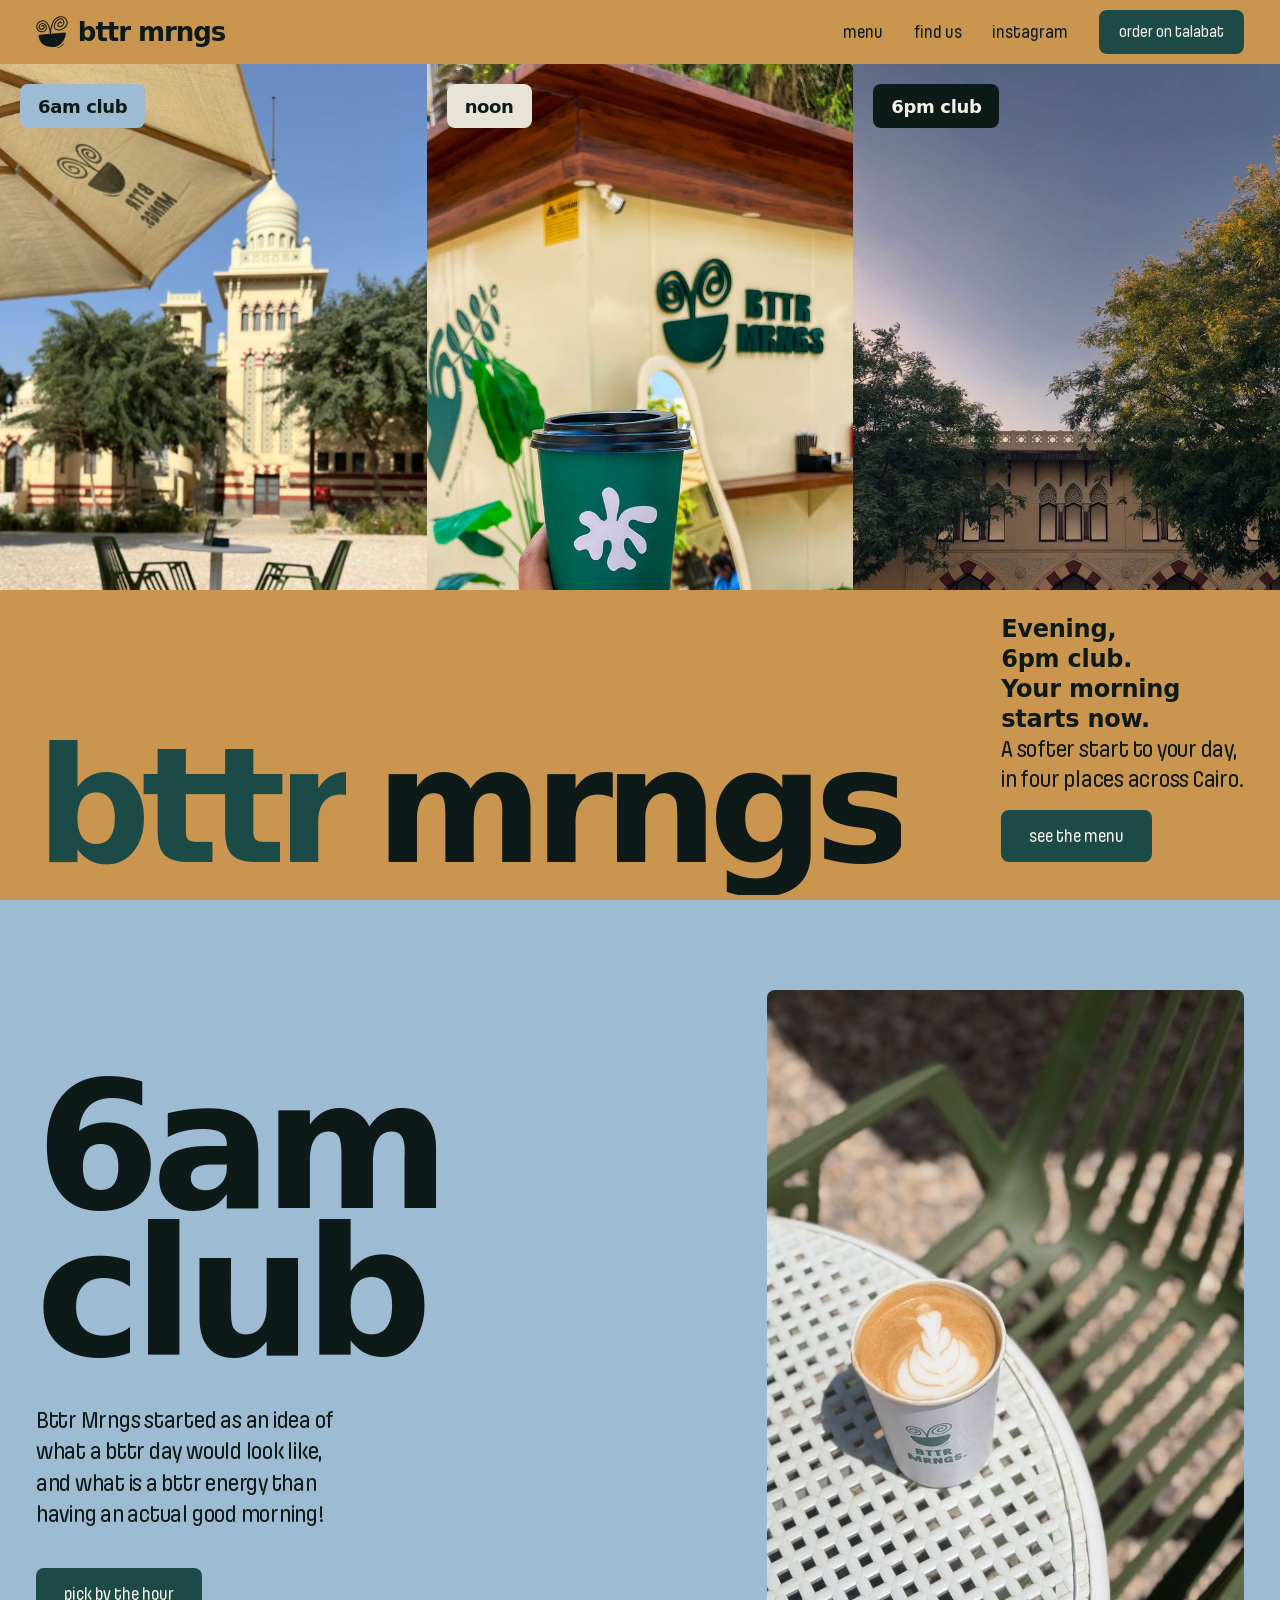
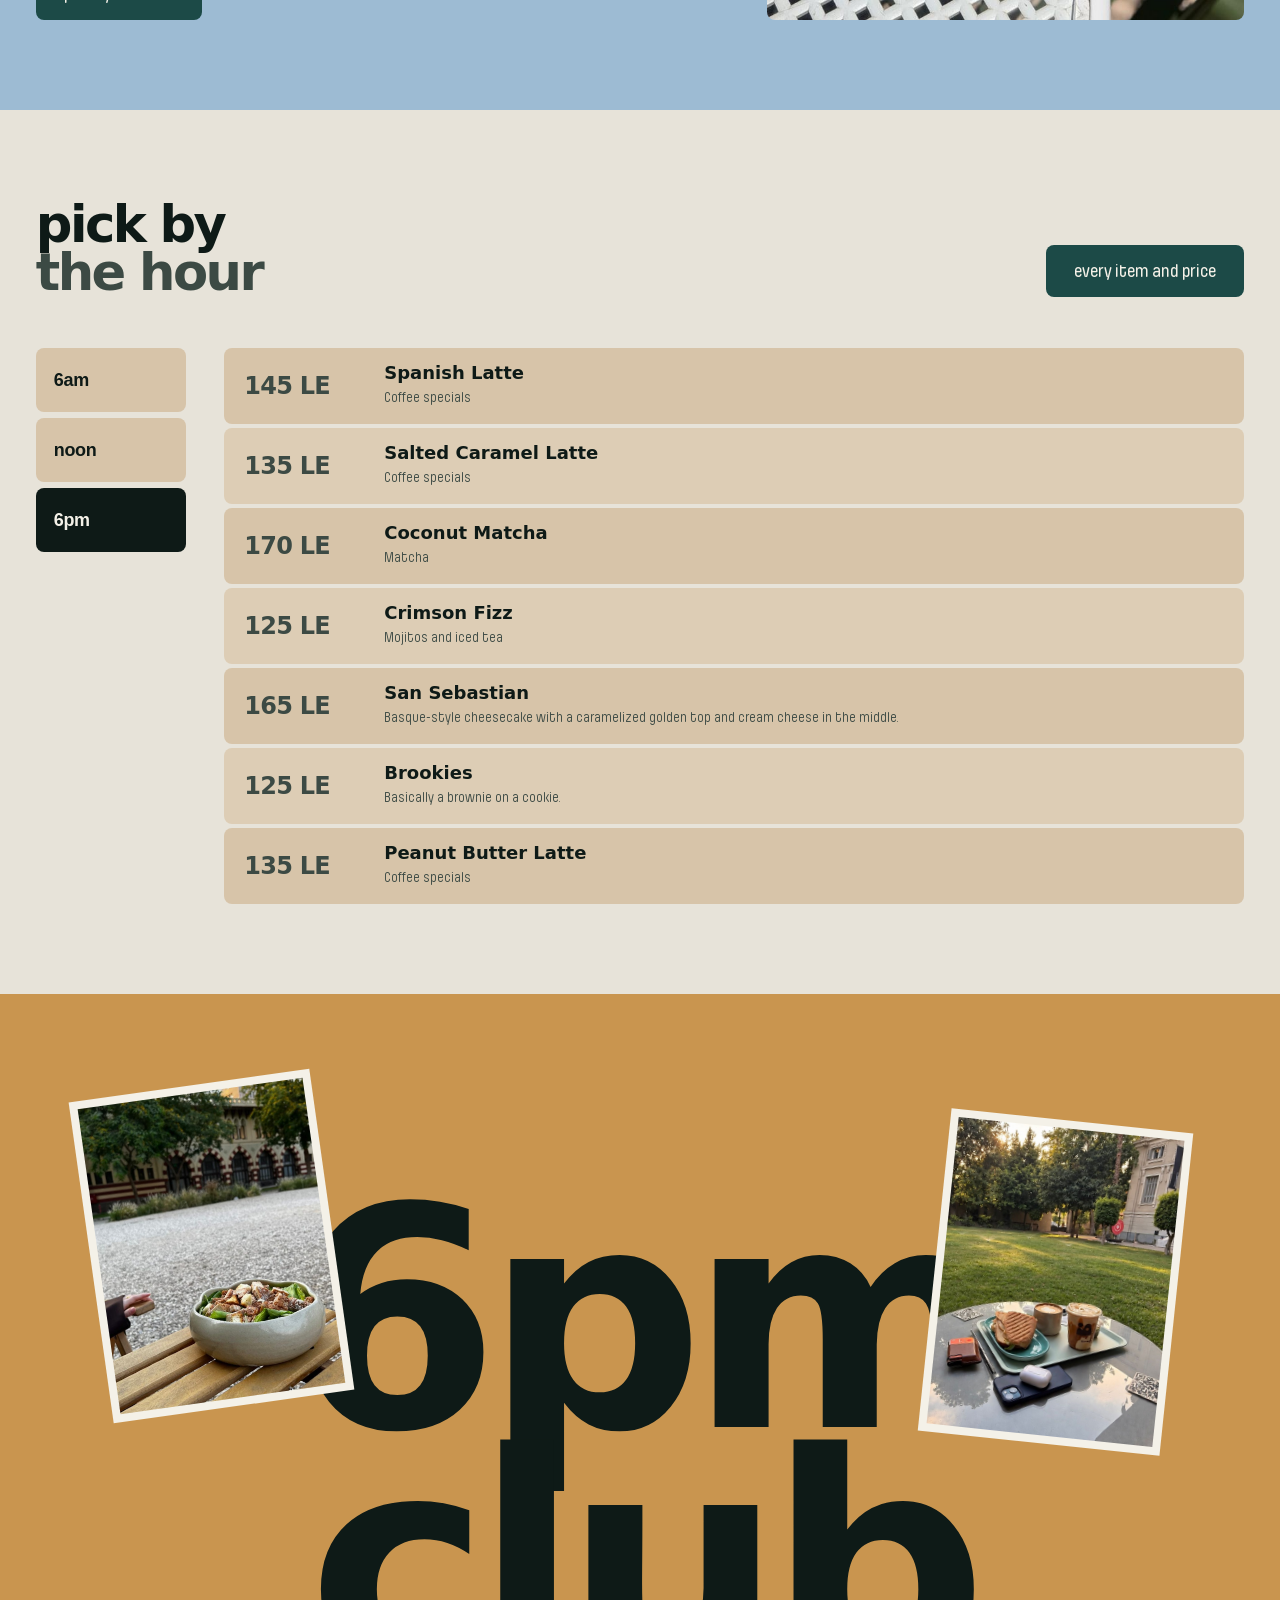
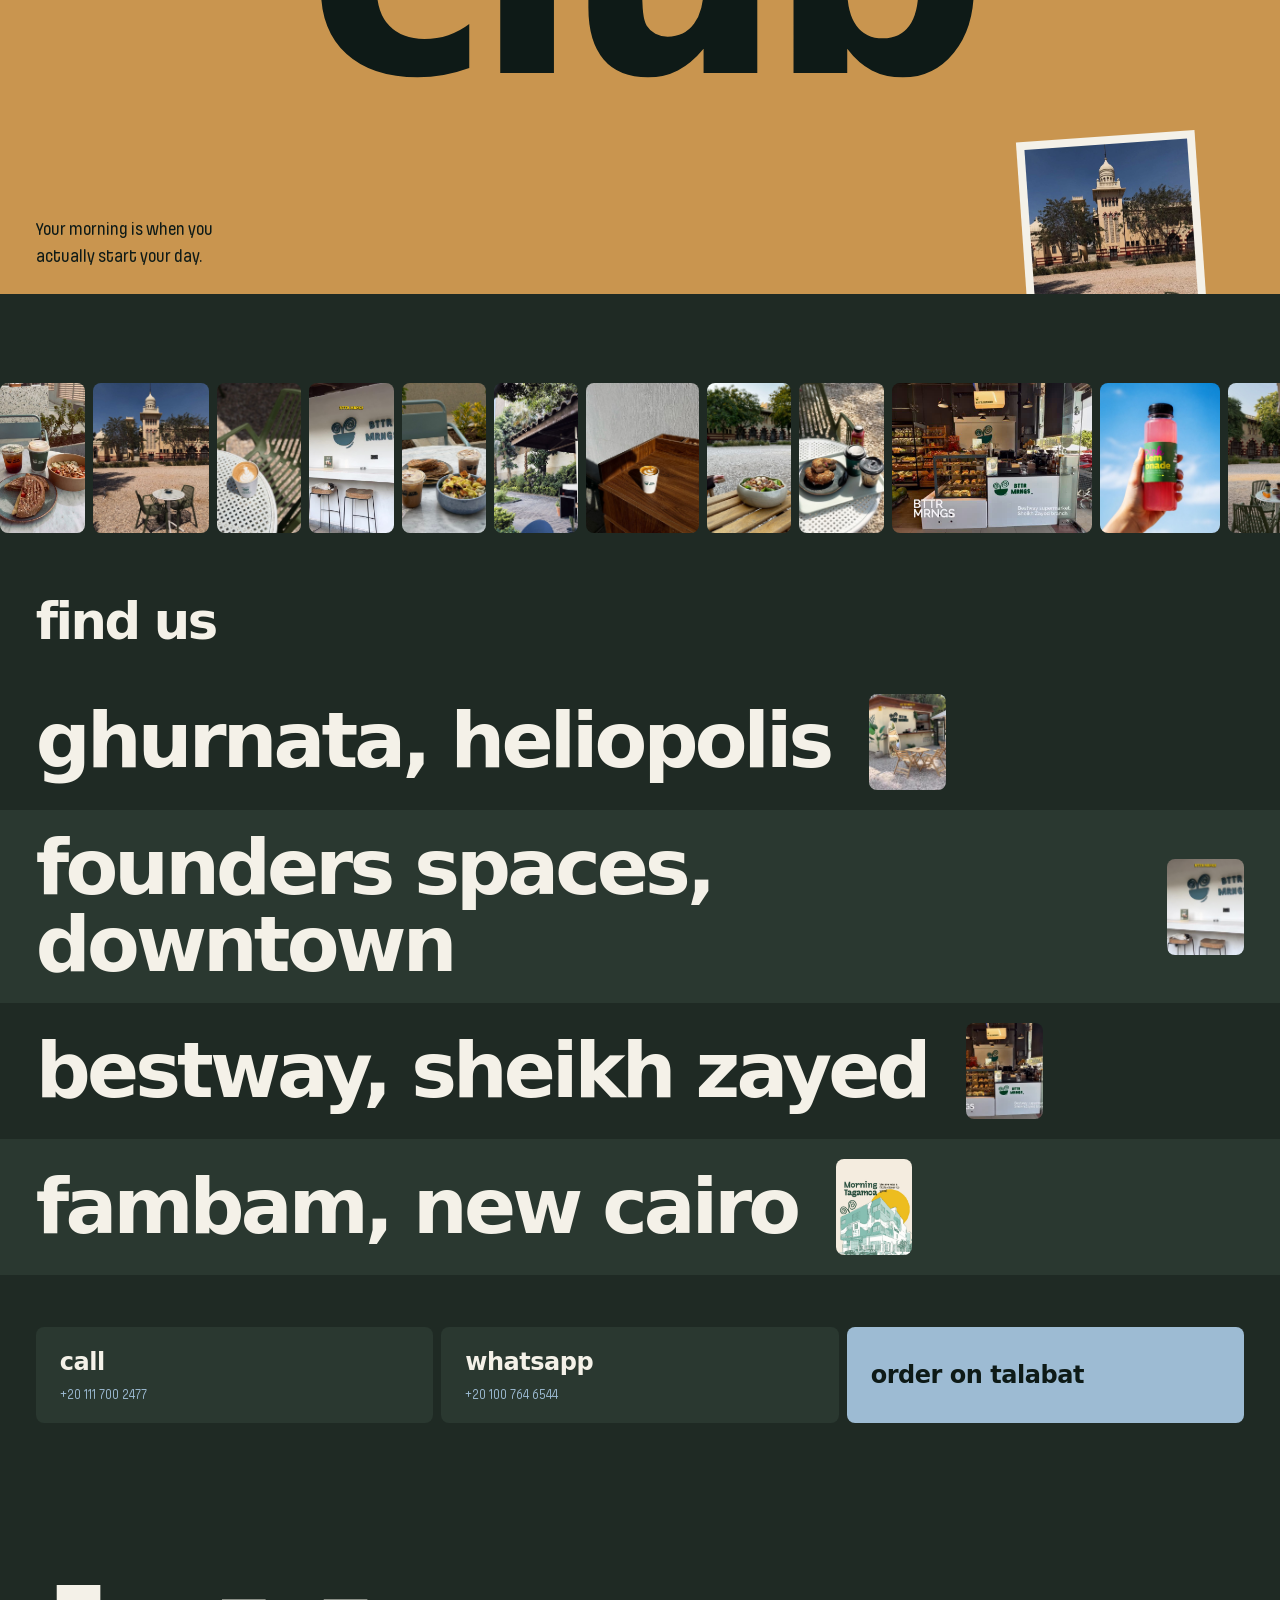
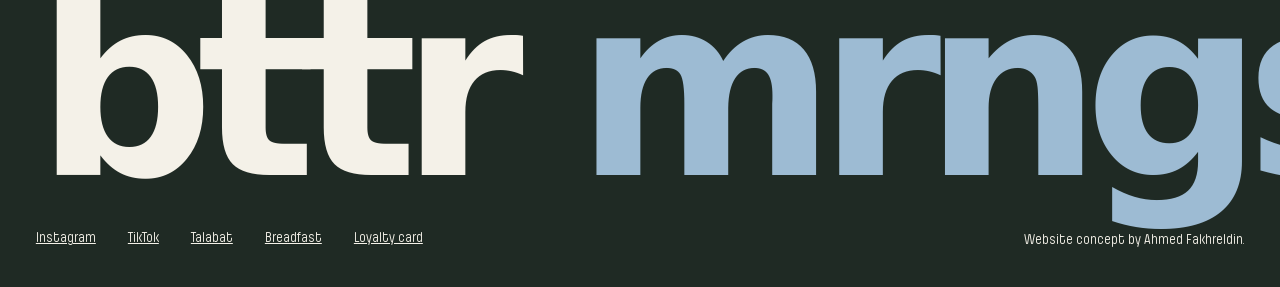
==== commit 093c1beb: "Full redesign: three lights of the day, built from the photographs Co-Authored-By: Claude Sonnet 5.5" ====
--- a/index.html
+++ b/index.html
@@ -1,88 +1,85 @@
 <!doctype html>
-<html lang="en">
+<html lang="en" data-slot="midday">
 <head>
 <meta charset="utf-8">
 <meta name="viewport" content="width=device-width,initial-scale=1,minimum-scale=1">
-<title>Bttr Mrngs | A softer start to your day</title>
+<title>bttr mrngs | A softer start to your day</title>
 <meta name="description" content="Specialty coffee, bowls and bagels from small kiosks in courtyards across Cairo: Heliopolis, Downtown, Sheikh Zayed and Tagamoa.">
-<meta name="theme-color" content="#E9EEE8">
+<meta name="theme-color" content="#E7E3D9">
 <link rel="icon" type="image/svg+xml" href="img/logo-green.svg">
-<link rel="preload" as="font" type="font/woff2" href="fonts/outfit-0.woff2" crossorigin>
+<link rel="preload" as="font" type="font/woff2" href="fonts/pilcrow-700.woff2" crossorigin>
+<link rel="preload" as="font" type="font/woff2" href="fonts/pilcrow-400.woff2" crossorigin>
 <style>html.fl body{opacity:0}body{transition:opacity .25s ease}</style>
 <script>(function(){var h=document.documentElement;h.className+=' js fl';function go(){h.classList.remove('fl')}
-setTimeout(go,1200);if(document.fonts&&document.fonts.load){Promise.all([document.fonts.load('400 17px Outfit'),document.fonts.load('800 40px Outfit')]).then(go,go)}else{go()}})();</script>
-<link rel="stylesheet" href="fonts.css?v=8">
-<link rel="stylesheet" href="site.css?v=8">
+setTimeout(go,1200);if(document.fonts&&document.fonts.load){Promise.all([document.fonts.load('400 18px "Pilcrow Rounded"'),document.fonts.load('700 40px "Pilcrow Rounded"')]).then(go,go)}else{go()}})();</script>
+<link rel="stylesheet" href="fonts.css?v=9">
+<link rel="stylesheet" href="site.css?v=9">
 </head>
-<body>
-<svg width="0" height="0" style="position:absolute" aria-hidden="true" focusable="false"><defs><clipPath id="mirror" clipPathUnits="objectBoundingBox"><path d="M.52 0C.78 0 .86 .12 .84 .26C.83 .38 .70 .40 .74 .52C.80 .64 1 .66 1 .82C1 .95 .80 1 .5 1C.20 1 0 .94 0 .80C0 .66 .22 .62 .26 .50C.28 .40 .12 .38 .14 .26C.16 .10 .28 0 .52 0Z"/></clipPath></defs></svg>
-<a class="sr" href="#about">Skip to content</a>
-<header class="top">
-  <a class="brand" href="index.html?v=8" aria-label="Bttr Mrngs home"><img src="img/logo-green.svg" alt="" width="36" height="36"><span>BTTR MRNGS</span></a>
-  <nav class="toplinks" aria-label="Main"><a href="menu.html?v=8">Menu</a><a href="#visit">Branches</a><a href="https://www.instagram.com/bttr.mrngs">Instagram</a></nav>
+<body data-nav="plate">
+<a class="sr" href="#morning">Skip to content</a>
+<header class="bar" id="bar">
+  <a class="brand" href="index.html?v=9" aria-label="Bttr Mrngs home"><svg class="lg" width="32" height="32" aria-hidden="true" focusable="false"><use href="img/logo-sprite.svg#l"/></svg><span>bttr mrngs</span></a>
+  <nav class="links" aria-label="Main"><a href="menu.html?v=9">menu</a><a href="#visit">find us</a><a href="https://www.instagram.com/bttr.mrngs">instagram</a><a class="btn" href="https://www.talabat.com/egypt/bttr-mrngs">order on talabat</a></nav>
 </header>
 <main>
-<section class="hero">
-  <div class="hero-copy">
-    <h1>A softer start to your day.</h1>
-    <p class="lead"><b id="live">Good morning. Your day starts here.</b>Bttr Mrngs serves specialty coffee, bowls and bagels in four places across Cairo.</p>
-    <a class="btn" href="menu.html?v=8">See the menu</a>
+<section class="hero" data-c="plate" aria-label="Bttr Mrngs">
+  <div class="tri">
+    <a class="pn pn1" href="#morning"><img src="img/stamp.jpg?v=9" width="720" height="1280" alt="A green ceramic mug on a table under a beige umbrella, in front of the heritage tower, in morning sun" style="object-position:50% 45%"><span class="tag">6am club</span></a>
+    <a class="pn pn2" href="#midday"><img src="img/h-kiosk.jpg?v=9" width="1050" height="1400" alt="The Heliopolis kiosk: cream walls, a timber roof, the logo on the wall and the mirror at the counter" style="object-position:50% 40%"><span class="tag">noon</span></a>
+    <a class="pn pn3" href="#evening"><img src="img/p-arches-dusk.jpg?v=9" width="975" height="1300" alt="The red and cream striped arches of the heritage building at dusk" style="object-position:50% 50%"><span class="tag">6pm club</span></a>
   </div>
-  <div class="hero-shape" aria-hidden="false">
-    <span class="frame m"></span>
-    <div class="reveal"><img class="m" src="img/h-kiosk.jpg?v=8" width="1050" height="1400" alt="The Heliopolis kiosk: cream walls, a timber roof, the logo on the wall and the mirror at the counter"></div>
+  <div class="tabs" role="tablist" aria-label="Pick a light"><button type="button" role="tab" aria-selected="false">6am club</button><button type="button" role="tab" aria-selected="false">noon</button><button type="button" role="tab" aria-selected="false">6pm club</button></div>
+  <div class="plate">
+    <h1 class="name"><span class="ln l1"><span>bttr</span></span><span class="ln l2"><span>mrngs</span></span></h1>
+    <div class="side"><p class="lead"><b id="live">Good morning. Your day starts here.</b>A softer start to your day, in four places across Cairo.</p>
+    <a class="btn" href="menu.html?v=9">see the menu</a></div>
   </div>
 </section>
 
-<div class="band on-dark"><p>Better mornings. Better breaks.</p><div class="row" aria-hidden="true"><i class="m"></i><i class="m"></i><i class="m"></i><i class="m"></i><i class="m"></i><i class="m"></i><i class="m"></i></div></div>
+<section class="ch sky morning" id="morning" data-c="sky" aria-labelledby="am-h">
+  <div class="txt">
+    <h2 id="am-h" class="rise">6am<br>club</h2>
+    <p class="rise" style="--i:1">Bttr Mrngs started as an idea of what a bttr day would look like, and what is a bttr energy than having an actual good morning!</p>
+    <a class="btn rise" style="--i:2" href="#midday">pick by the hour</a>
+  </div>
+  <figure class="rise" style="--i:1;align-self:stretch;display:grid"><div class="pic"><img src="img/g4.jpg?v=9" width="731" height="1300" alt="A flat white on a white perforated table in hard morning sun" loading="lazy" style="object-position:50% 70%"></div></figure>
+</section>
 
-<section class="about on-dark" id="about" aria-labelledby="about-h">
-  <div class="l">
-    <h2 id="about-h" class="rise">Mornings aren't only for the 6am club.</h2>
-    <div class="portrait m rise" style="--i:1"><img src="img/a-arches.jpg?v=8" width="975" height="1300" alt="Gravel courtyard with a round table, olive chairs and a beige umbrella in front of striped heritage arches" loading="lazy" style="object-position:50% 100%"></div>
-  </div>
-  <div class="r">
-    <div class="rise"><h3>The 6pm club too</h3><p>Your morning is when you actually start your day. We wish you a better morning for just how it is.</p></div>
-    <div class="rise" style="--i:1"><h3>Roasted locally</h3><p>We choose our coffee wisely, so we roast fresh single origin here and invest in our team. Every drink is made with love and care first, before the skill.</p></div>
-    <p class="rise" style="--i:2"><a class="btn" href="menu.html?v=8">See the menu</a></p>
+<section class="ch stucco hour" id="midday" data-c="stucco" aria-labelledby="hr-h">
+  <div class="hd rise"><h2 id="hr-h">pick by <span>the hour</span></h2><a class="btn" href="menu.html?v=9">every item and price</a></div>
+  <div class="hbody rise" style="--i:1">
+    <div class="dtabs" role="tablist" aria-label="Time of day"><button class="dtab" role="tab" id="t0" aria-controls="b0" aria-selected="false" type="button">6am</button><button class="dtab" role="tab" id="t1" aria-controls="b1" aria-selected="false" type="button">noon</button><button class="dtab" role="tab" id="t2" aria-controls="b2" aria-selected="false" type="button">6pm</button></div>
+    <div><ul class="bands" role="tabpanel" id="b0" aria-labelledby="t0" hidden><li class="band" style="--i:0"><span class="pr">110 LE</span><div><b>Flat White</b><span>Coffee</span></div></li><li class="band" style="--i:1"><span class="pr">100 LE</span><div><b>Cortado</b><span>Coffee</span></div></li><li class="band" style="--i:2"><span class="pr">70 LE</span><div><b>Plain Bagel</b><span>Bagels</span></div></li><li class="band" style="--i:3"><span class="pr">190 LE</span><div><b>Cream Cheese Avocado Bagel</b><span>Bagels</span></div></li><li class="band" style="--i:4"><span class="pr">110 LE</span><div><b>Almond Croissant</b><span>Bakery</span></div></li><li class="band" style="--i:5"><span class="pr">95 LE</span><div><b>Zaatar Croissant</b><span>Bakery</span></div></li><li class="band" style="--i:6"><span class="pr">110 LE</span><div><b>Blueberry Danish</b><span>Bakery</span></div></li></ul><ul class="bands" role="tabpanel" id="b1" aria-labelledby="t1" hidden><li class="band" style="--i:0"><span class="pr">270 LE</span><div><b>Quinoa Chicken Bowl</b><span>Grilled chicken, quinoa, roasted veggies, chickpeas, red beans and almond flakes. 562 cal, 39.4 g protein.</span></div></li><li class="band" style="--i:1"><span class="pr">210 LE</span><div><b>Totally Vegan</b><span>Brown rice, black lentils, roasted veggies, sweet corn, chickpeas, red beans and almond flakes. 457 cal, 19.4 g protein.</span></div></li><li class="band" style="--i:2"><span class="pr">170 LE</span><div><b>Roasted Turkey Toast</b><span>Roasted cold turkey, cheddar, lettuce, tomatoes and ranch on brown sourdough toast.</span></div></li><li class="band" style="--i:3"><span class="pr">185 LE</span><div><b>Grilled Halloumi</b><span>Grilled halloumi, roasted tomatoes, arugula and pesto.</span></div></li><li class="band" style="--i:4"><span class="pr">140 LE</span><div><b>Cold Brew</b><span>Cold brew</span></div></li><li class="band" style="--i:5"><span class="pr">110 LE</span><div><b>Pink Lemonade</b><span>Juice</span></div></li><li class="band" style="--i:6"><span class="pr">110 LE</span><div><b>Hibiscus Mojito</b><span>Mojitos and iced tea</span></div></li></ul><ul class="bands" role="tabpanel" id="b2" aria-labelledby="t2" hidden><li class="band" style="--i:0"><span class="pr">145 LE</span><div><b>Spanish Latte</b><span>Coffee specials</span></div></li><li class="band" style="--i:1"><span class="pr">135 LE</span><div><b>Salted Caramel Latte</b><span>Coffee specials</span></div></li><li class="band" style="--i:2"><span class="pr">170 LE</span><div><b>Coconut Matcha</b><span>Matcha</span></div></li><li class="band" style="--i:3"><span class="pr">125 LE</span><div><b>Crimson Fizz</b><span>Mojitos and iced tea</span></div></li><li class="band" style="--i:4"><span class="pr">165 LE</span><div><b>San Sebastian</b><span>Basque-style cheesecake with a caramelized golden top and cream cheese in the middle.</span></div></li><li class="band" style="--i:5"><span class="pr">125 LE</span><div><b>Brookies</b><span>Basically a brownie on a cookie.</span></div></li><li class="band" style="--i:6"><span class="pr">135 LE</span><div><b>Peanut Butter Latte</b><span>Coffee specials</span></div></li></ul></div>
   </div>
 </section>
 
-<section class="menusec" aria-labelledby="menu-h">
-  <h2 id="menu-h" class="rise">Menu</h2>
-  <div class="mcat"><div class="mhd rise"><h3>Coffee</h3></div><ul class="mitems rise" style="--i:1"><li class="mitem"><i class="m"></i><b>Espresso</b><span class="pr">70 / 80</span></li><li class="mitem"><i class="m"></i><b>Macchiato</b><span class="pr">80 / 95</span></li><li class="mitem"><i class="m"></i><b>Caramel Macchiato</b><span class="pr">110</span></li><li class="mitem"><i class="m"></i><b>Cortado</b><span class="pr">100</span></li><li class="mitem"><i class="m"></i><b>Flat White</b><span class="pr">110</span></li><li class="mitem"><i class="m"></i><b>Americano</b><span class="pr">90</span></li><li class="mitem"><i class="m"></i><b>Latte</b><span class="pr">115</span></li><li class="mitem"><i class="m"></i><b>Cappuccino</b><span class="pr">115</span></li><li class="mitem"><i class="m"></i><b>Turkish Coffee</b><span class="pr">70 / 85</span></li><li class="mitem"><i class="m"></i><b>French Coffee</b><span class="pr">75</span></li></ul></div><div class="mcat"><div class="mhd rise"><h3>Matcha</h3></div><ul class="mitems rise" style="--i:1"><li class="mitem"><i class="m"></i><b>Matcha Latte</b><span class="pr">145</span></li><li class="mitem"><i class="m"></i><b>Spanish Matcha Latte</b><span class="pr">165</span></li><li class="mitem"><i class="m"></i><b>Strawberry Matcha</b><span class="pr">165</span></li><li class="mitem"><i class="m"></i><b>Salted Vanilla Matcha</b><span class="pr">165</span></li><li class="mitem"><i class="m"></i><b>Coconut Matcha</b><span class="pr">170</span></li></ul></div><div class="mcat"><div class="mhd rise"><h3>Warm bowls</h3></div><ul class="mitems rise" style="--i:1"><li class="mitem"><i class="m"></i><b>Grilled Chicken and Veggies</b><span class="pr">240</span></li><li class="mitem"><i class="m"></i><b>Quinoa Chicken Bowl</b><span class="pr">270</span></li><li class="mitem"><i class="m"></i><b>Totally Vegan</b><span class="pr">210</span></li><li class="mitem"><i class="m"></i><b>Lean Protein</b><span class="pr">290</span></li></ul></div><div class="mcat"><div class="mhd rise"><h3>Bagels</h3></div><ul class="mitems rise" style="--i:1"><li class="mitem"><i class="m"></i><b>Plain Bagel</b><span class="pr">70</span></li><li class="mitem"><i class="m"></i><b>Peanut Butter Bagel</b><span class="pr">110</span></li><li class="mitem"><i class="m"></i><b>Cream Cheese</b><span class="pr">100</span></li><li class="mitem"><i class="m"></i><b>Olive Spread Bagel</b><span class="pr">115</span></li><li class="mitem"><i class="m"></i><b>Olive Spread Cheese Bagel</b><span class="pr">130</span></li><li class="mitem"><i class="m"></i><b>Cream Cheese Avocado Bagel</b><span class="pr">190</span></li><li class="mitem"><i class="m"></i><b>Turkey and Cheese Bagel</b><span class="pr">170</span></li><li class="mitem"><i class="m"></i><b>Grilled Halloumi Bagel</b><span class="pr">165</span></li><li class="mitem"><i class="m"></i><b>Smoked Salmon and Cream Cheese</b><span class="pr">290</span></li></ul></div>
-  <p class="more rise"><a class="btn dark" href="menu.html?v=8">Every item and price</a></p>
+<section class="ch honey eve" id="evening" data-c="honey" aria-labelledby="pm-h">
+  <h2 id="pm-h"><span>6pm</span><span>club</span></h2>
+  <figure class="print pr1"><img src="img/p-arches-salad.jpg?v=9" width="731" height="1300" alt="A bowl on a wooden table in front of the striped arches in golden light" loading="lazy" style="object-position:50% 60%"></figure>
+  <figure class="print pr2"><img src="img/p-golden-lawn.jpg?v=9" width="1300" height="1300" alt="A tray with a toasted sandwich and two coffees on a round table on the lawn at golden hour" loading="lazy" style="object-position:50% 60%"></figure>
+  <figure class="print pr3"><img src="img/p-arches-day.jpg?v=9" width="1008" height="1300" alt="The heritage tower and arches over the gravel courtyard" loading="lazy"></figure>
+  <p class="say">Your morning is when you actually start your day.</p>
 </section>
 
-<section class="stamp" aria-labelledby="stamp-h">
-  <div class="pic m rise"><img src="img/stamp.jpg?v=8" width="720" height="1280" alt="A green ceramic mug on a table under a beige umbrella, in front of the heritage tower" loading="lazy" style="object-position:50% 60%"></div>
-  <div class="rise" style="--i:1"><h2 id="stamp-h">Stamps in your pocket</h2><p>Collect stamps on your phone and get a free coffee. It can't get lost.</p><a class="btn dark" href="https://www.koroot.io/join/bttr-mrngs">Get the stamp card</a></div>
-</section>
-
-<section class="gallery" aria-labelledby="gal-h">
-  <div class="gal-copy rise"><h2 id="gal-h">On the counter</h2><p id="cap" aria-live="polite">A warm bowl, an iced drink and a toasted sandwich</p><div class="dots" role="group" aria-label="Choose a photo"><button type="button" aria-label="Photo 1 of 7"><i class="m"></i></button><button type="button" aria-label="Photo 2 of 7"><i class="m"></i></button><button type="button" aria-label="Photo 3 of 7"><i class="m"></i></button><button type="button" aria-label="Photo 4 of 7"><i class="m"></i></button><button type="button" aria-label="Photo 5 of 7"><i class="m"></i></button><button type="button" aria-label="Photo 6 of 7"><i class="m"></i></button><button type="button" aria-label="Photo 7 of 7"><i class="m"></i></button></div></div>
-  <div class="gal-frame m rise" style="--i:1" role="img" aria-label="Photos from the counter, tap to change"><img src="img/g1.jpg" alt="A warm bowl, an iced drink and a toasted sandwich" data-cap="A warm bowl, an iced drink and a toasted sandwich" loading="eager" style="object-position:50% 62%"><img src="img/g2.jpg" alt="A bagel, a bowl and two iced coffees" data-cap="A bagel, a bowl and two iced coffees" loading="lazy" style="object-position:50% 60%"><img src="img/g3.jpg" alt="A flat white on the walnut counter" data-cap="A flat white on the walnut counter" loading="lazy" style="object-position:50% 62%"><img src="img/g4.jpg" alt="A flat white on a perforated table" data-cap="A flat white on a perforated table" loading="lazy" style="object-position:50% 62%"><img src="img/g5.jpg" alt="A pastry plate and two cups on a tray" data-cap="A pastry plate and two cups on a tray" loading="lazy" style="object-position:50% 55%"><img src="img/g6.jpg" alt="Pink lemonade against the sky" data-cap="Pink lemonade against the sky" loading="lazy" style="object-position:50% 50%"><img src="img/g7.jpg" alt="An iced coffee with the logo" data-cap="An iced coffee with the logo" loading="lazy" style="object-position:50% 50%"></div>
-</section>
-
-<section class="contact" id="visit" aria-labelledby="visit-h">
-  <h2 id="visit-h">Find us</h2>
-  <a class="crow" href="https://maps.app.goo.gl/hVuqQLFuX6Yu6G9Q8"><span>Ghurnata, Heliopolis</span><span class="ph m"><img src="img/b-heliopolis.jpg" alt="The Heliopolis kiosk with its timber roof and mirror" loading="lazy" style="object-position:50% 60%"></span></a><a class="crow" href="https://maps.app.goo.gl/b7yCesNiAUmF6QfM8"><span>Founders Spaces, Downtown</span><span class="ph m"><img src="img/b-downtown.jpg" alt="The Downtown counter with the logo on the wall" loading="lazy" style="object-position:50% 40%"></span></a><a class="crow" href="https://maps.app.goo.gl/EzMczVcRt54NBebE9"><span>Bestway, Sheikh Zayed</span><span class="ph m"><img src="img/b-zayed.jpg" alt="The Sheikh Zayed counter inside Bestway" loading="lazy" style="object-position:62% 45%"></span></a><a class="crow" href="https://maps.app.goo.gl/myzxkgxsY6gkbPu66"><span>FamBam, New Cairo</span><span class="ph m"><img src="img/b-tagamoa.jpg" alt="Illustration of the Tagamoa building under a yellow sun" loading="lazy" style="object-position:50% 55%"></span></a>
-  <a class="crow" href="tel:+201117002477"><span>+20 111 700 2477</span></a>
-  <div class="hello"><span>Say hello</span><a href="https://wa.me/201007646544" aria-label="Message Bttr Mrngs on WhatsApp"><svg viewBox="0 0 24 24" fill="none" stroke="currentColor" stroke-width="2.5" stroke-linecap="square" aria-hidden="true"><path d="M5 12h14M13 6l6 6-6 6"/></svg></a></div>
+<section class="ch night visit" id="visit" data-c="night" aria-labelledby="visit-h">
+  <div class="strip" aria-hidden="true"><div class="track"><img src="img/g1.jpg" alt="" loading="lazy"><img src="img/p-arches-day.jpg" alt="" loading="lazy"><img src="img/g4.jpg" alt="" loading="lazy"><img src="img/b-downtown.jpg" alt="" loading="lazy"><img src="img/g2.jpg" alt="" loading="lazy"><img src="img/strip-garden.jpg" alt="" loading="lazy"><img src="img/g3.jpg" alt="" loading="lazy"><img src="img/p-arches-salad.jpg" alt="" loading="lazy"><img src="img/g5.jpg" alt="" loading="lazy"><img src="img/b-zayed.jpg" alt="" loading="lazy"><img src="img/g6.jpg" alt="" loading="lazy"><img src="img/h-arches.jpg" alt="" loading="lazy"><img src="img/g7.jpg" alt="" loading="lazy"><img src="img/strip-bar.jpg" alt="" loading="lazy"><img aria-hidden="true" src="img/g1.jpg" alt="" loading="lazy"><img aria-hidden="true" src="img/p-arches-day.jpg" alt="" loading="lazy"><img aria-hidden="true" src="img/g4.jpg" alt="" loading="lazy"><img aria-hidden="true" src="img/b-downtown.jpg" alt="" loading="lazy"><img aria-hidden="true" src="img/g2.jpg" alt="" loading="lazy"><img aria-hidden="true" src="img/strip-garden.jpg" alt="" loading="lazy"><img aria-hidden="true" src="img/g3.jpg" alt="" loading="lazy"><img aria-hidden="true" src="img/p-arches-salad.jpg" alt="" loading="lazy"><img aria-hidden="true" src="img/g5.jpg" alt="" loading="lazy"><img aria-hidden="true" src="img/b-zayed.jpg" alt="" loading="lazy"><img aria-hidden="true" src="img/g6.jpg" alt="" loading="lazy"><img aria-hidden="true" src="img/h-arches.jpg" alt="" loading="lazy"><img aria-hidden="true" src="img/g7.jpg" alt="" loading="lazy"><img aria-hidden="true" src="img/strip-bar.jpg" alt="" loading="lazy"></div></div>
+  <h2 id="visit-h">find us</h2>
+  <div class="rows"><a class="crow" href="https://maps.app.goo.gl/hVuqQLFuX6Yu6G9Q8"><span>ghurnata, heliopolis</span><span class="ph"><img src="img/b-heliopolis.jpg" alt="The Heliopolis kiosk with its timber roof and mirror" loading="lazy" style="object-position:50% 60%"></span></a><a class="crow" href="https://maps.app.goo.gl/b7yCesNiAUmF6QfM8"><span>founders spaces, downtown</span><span class="ph"><img src="img/b-downtown.jpg" alt="The Downtown counter with the logo on the wall" loading="lazy" style="object-position:50% 40%"></span></a><a class="crow" href="https://maps.app.goo.gl/EzMczVcRt54NBebE9"><span>bestway, sheikh zayed</span><span class="ph"><img src="img/b-zayed.jpg" alt="The Sheikh Zayed counter inside Bestway" loading="lazy" style="object-position:62% 45%"></span></a><a class="crow" href="https://maps.app.goo.gl/myzxkgxsY6gkbPu66"><span>fambam, new cairo</span><span class="ph"><img src="img/b-tagamoa.jpg" alt="Illustration of the Tagamoa building under a yellow sun" loading="lazy" style="object-position:50% 55%"></span></a></div>
+  <div class="three">
+    <a class="cell" href="tel:+201117002477">call<small>+20 111 700 2477</small></a>
+    <a class="cell" href="https://wa.me/201007646544">whatsapp<small>+20 100 764 6544</small></a>
+    <a class="cell go" href="https://www.talabat.com/egypt/bttr-mrngs">order on talabat</a>
+  </div>
+  <div style="height:clamp(40px,5vw,72px)"></div>
 </section>
 </main>
-<footer class="foot on-dark">
-  <p class="foot-name" aria-hidden="true">BTTR MRNGS</p>
+<footer class="foot night">
+  <p class="foot-name" aria-hidden="true">bttr <span>mrngs</span></p>
   <div class="foot-row">
-    <img src="img/logo-cream.svg" alt="" width="36" height="36">
-    <a href="https://www.instagram.com/bttr.mrngs">Instagram</a>
-    <a href="https://www.tiktok.com/@bttr.mrngs">TikTok</a>
-    <a href="https://www.talabat.com/egypt/bttr-mrngs">Talabat</a>
-    <a href="https://www.breadfast.com/">Breadfast</a>
-    <a href="https://www.koroot.io/join/bttr-mrngs">Loyalty card</a>
+    <a href="https://www.instagram.com/bttr.mrngs">Instagram</a><a href="https://www.tiktok.com/@bttr.mrngs">TikTok</a><a href="https://www.talabat.com/egypt/bttr-mrngs">Talabat</a><a href="https://www.breadfast.com/">Breadfast</a><a href="https://www.koroot.io/join/bttr-mrngs">Loyalty card</a>
     <span class="credit">Website concept by Ahmed Fakhreldin.</span>
   </div>
 </footer>
-<script src="site.js?v=8" defer></script>
+<script src="site.js?v=9" defer></script>
 </body>
 </html>
--- a/fonts.css
+++ b/fonts.css
@@ -1 +1,3 @@
-@font-face{font-family:'Outfit';font-style:normal;font-weight:400 800;font-display:block;src:url(fonts/outfit-0.woff2) format('woff2');unicode-range:U+0000-00FF,U+0131,U+0152-0153,U+02BB-02BC,U+02C6,U+02DA,U+02DC,U+2000-206F,U+2074,U+20AC,U+2122,U+2191,U+2193,U+2212,U+2215,U+FEFF,U+FFFD}
+@font-face{font-family:'Pilcrow Rounded';font-style:normal;font-weight:400;font-display:block;src:url(fonts/pilcrow-400.woff2) format('woff2')}
+@font-face{font-family:'Pilcrow Rounded';font-style:normal;font-weight:500;font-display:block;src:url(fonts/pilcrow-500.woff2) format('woff2')}
+@font-face{font-family:'Pilcrow Rounded';font-style:normal;font-weight:700;font-display:block;src:url(fonts/pilcrow-700.woff2) format('woff2')}
--- a/site.css
+++ b/site.css
@@ -1,199 +1,239 @@
 :root{
-  --paper:#E9EEE8;--paper2:#DCE5DE;--forest:#0F3D36;--forest2:#1A4A42;
-  --sage:#A9C2BA;--mint:#CFE0D8;--sun:#E7B51C;--cream:#F1F3EC;--soft:#2C4C46;
-  --gut:clamp(16px,2.2vw,32px);--r:12px;
-  --fs-s:14px;--fs-t:17px;--fs-l:20px;--fs-h:clamp(28px,3.4vw,50px);
+  /* the five fields, sampled from the photographs */
+  --sky:#9DBBD3;--stucco:#E7E3D9;--sand:#D7C4A9;--honey:#C9954F;--night:#1F2A24;--night2:#2A3830;
+  --forest:#1C4A47;--ink:#0E1A17;--cream:#F4F1E8;--soft:#3C4A44;
+  --plate:var(--stucco);
+  --nav-bg:var(--stucco);--nav-ink:var(--ink);
+  --gut:clamp(16px,2.8vw,40px);--r:8px;
+  --fs-s:14px;--fs-t:18px;--fs-l:24px;--fs-h:clamp(36px,4vw,60px);
   --ease:cubic-bezier(.23,1,.32,1);
-  --z-head:20;--z-chips:15;
-}
+  --bar:64px;
+}
+html[data-slot="morning"]{--plate:var(--sky)}
+html[data-slot="midday"]{--plate:var(--stucco)}
+html[data-slot="evening"]{--plate:var(--honey)}
 *,*::before,*::after{box-sizing:border-box}
-html{-webkit-text-size-adjust:100%;overflow-x:clip}
-body{margin:0;background:var(--paper);color:var(--forest);font-family:'Outfit',system-ui,sans-serif;font-size:var(--fs-t);line-height:1.5;overflow-x:clip;transition:opacity .25s ease}
+html{-webkit-text-size-adjust:100%;overflow-x:clip;scroll-padding-top:var(--bar)}
+body{margin:0;background:var(--stucco);color:var(--ink);font-family:'Pilcrow Rounded',system-ui,sans-serif;font-weight:400;font-size:var(--fs-t);line-height:1.5;overflow-x:clip;transition:opacity .25s ease}
 html.fl body{opacity:0}
 img{display:block;max-width:100%}
 a{color:inherit}
-h1,h2,h3,p,ul,dl,dd{margin:0}
+h1,h2,h3,p,ul,dl,dd,figure{margin:0}
 ul{padding:0;list-style:none}
-h1,h2,h3{text-wrap:balance;font-weight:800;line-height:1.05;letter-spacing:-.03em}
+h1,h2,h3{font-weight:700;line-height:.9;letter-spacing:-.05em;text-transform:lowercase;text-wrap:balance}
 p{text-wrap:pretty}
 :focus-visible{outline:3px solid var(--forest);outline-offset:3px;border-radius:var(--r)}
-.on-dark :focus-visible{outline-color:var(--sun)}
+.night :focus-visible{outline-color:var(--sky)}
 .sr{position:absolute;width:1px;height:1px;overflow:hidden;clip:rect(0 0 0 0);white-space:nowrap}
-::selection{background:var(--sun);color:var(--forest)}
-/* the mirror from the counter: the one shape on the page */
-.m{clip-path:url(#mirror)}
-.btn{display:inline-flex;align-items:center;justify-content:center;min-height:52px;padding:0 28px;border-radius:var(--r);background:var(--sun);color:var(--forest);font:700 var(--fs-t)/1 'Outfit',sans-serif;text-decoration:none;transition:transform .16s var(--ease),background-color .16s ease;white-space:nowrap;border:0;cursor:pointer}
+::selection{background:var(--forest);color:var(--cream)}
+.btn{display:inline-flex;align-items:center;justify-content:center;min-height:52px;padding:0 28px;border-radius:var(--r);background:var(--forest);color:var(--cream);font:500 var(--fs-t)/1 'Pilcrow Rounded',sans-serif;text-decoration:none;transition:transform .16s var(--ease),background-color .16s ease;white-space:nowrap;border:0;cursor:pointer}
 .btn:active{transform:scale(.97)}
-.btn.dark{background:var(--forest);color:var(--cream)}
-@media (hover:hover) and (pointer:fine){.btn:hover{background:var(--cream)}.btn.dark:hover{background:var(--forest2)}}
-.link{font-weight:600;text-decoration:underline;text-underline-offset:.2em;text-decoration-thickness:2px}
-
-/* ---------- top bar ---------- */
-.top{position:absolute;z-index:5;left:0;right:0;top:0;display:flex;align-items:center;justify-content:flex-start;padding:var(--gut);gap:clamp(24px,4vw,64px)}
-.brand{display:flex;align-items:center;gap:10px;text-decoration:none;font-weight:800;letter-spacing:-.02em;font-size:32px;line-height:1;white-space:nowrap}
-.brand img{width:36px;height:auto}
-.toplinks{display:flex;gap:28px;font-weight:600;font-size:var(--fs-t)}
-.toplinks a{text-decoration:none;min-height:44px;display:inline-flex;align-items:center}
-@media (hover:hover) and (pointer:fine){.toplinks a:hover{text-decoration:underline;text-underline-offset:.25em;text-decoration-thickness:2px}}
-
-/* ---------- hero ---------- */
-.hero{position:relative;min-height:100svh;min-height:100dvh;overflow:hidden;background:var(--paper);display:flex;align-items:center}
-.hero-copy{position:relative;z-index:3;padding:96px 0 64px 8%;width:56%;display:grid;gap:24px;justify-items:start}
-.hero h1{font-size:clamp(64px,6.4vw,100px);font-weight:800;letter-spacing:-.035em;line-height:.98}
-.hero .lead{font-size:var(--fs-l);line-height:1.4;max-width:30ch}
+.btn.sky{background:var(--sky);color:var(--ink)}
+@media (hover:hover) and (pointer:fine){.btn:hover{background:var(--ink)}.btn.sky:hover{background:var(--cream)}}
+
+/* ---------- bar: takes the colour of the chapter under it ---------- */
+.bar{position:sticky;top:0;z-index:30;height:var(--bar);background:var(--nav-bg);color:var(--nav-ink);display:flex;align-items:center;justify-content:space-between;gap:16px;padding:0 var(--gut);transition:background-color .35s ease,color .35s ease}
+.brand{display:flex;align-items:center;gap:10px;text-decoration:none;font-weight:700;font-size:26px;letter-spacing:-.04em;text-transform:lowercase;white-space:nowrap}
+.brand img{width:32px;height:auto}
+.brand .lg{fill:currentColor}
+.links{display:flex;align-items:center;gap:clamp(16px,2.4vw,36px);font-weight:500}
+.links a{text-decoration:none;min-height:44px;display:inline-flex;align-items:center}
+.links .btn{min-height:44px;padding:0 20px;font-size:16px;background:var(--forest);color:var(--cream)}
+@media (hover:hover) and (pointer:fine){.links a:not(.btn):hover{text-decoration:underline;text-underline-offset:.25em;text-decoration-thickness:2px}}
+
+/* ---------- hero: three lights, one plate ---------- */
+.hero{position:relative;height:calc(100svh - var(--bar));height:calc(100dvh - var(--bar));min-height:560px;overflow:hidden;background:var(--plate)}
+.tri{position:absolute;inset:0;display:grid;grid-template-columns:repeat(3,minmax(0,1fr))}
+.pn{position:relative;display:block;overflow:hidden;text-decoration:none;background:var(--night)}
+.pn img{position:absolute;inset:0;width:100%;height:100%;object-fit:cover;transition:transform .8s var(--ease)}
+@media (hover:hover) and (pointer:fine){.pn:hover img{transform:scale(1.04)}}
+.tag{position:absolute;top:20px;left:20px;z-index:2;display:inline-flex;align-items:center;min-height:44px;padding:0 18px;border-radius:var(--r);font-weight:700;font-size:var(--fs-t);letter-spacing:-.02em;text-transform:lowercase}
+.pn1 .tag{background:var(--sky);color:var(--ink)}
+.pn2 .tag{background:var(--stucco);color:var(--ink)}
+.pn3 .tag{background:var(--honey);color:var(--ink)}
+.pn[aria-current="true"] .tag{background:var(--ink);color:var(--cream)}
+.plate{position:absolute;z-index:3;left:0;right:0;bottom:0;background:var(--plate);padding:24px var(--gut) 28px;display:grid;grid-template-columns:minmax(0,1fr) minmax(0,27ch);column-gap:clamp(24px,4vw,64px);align-items:end;transition:background-color .35s ease}
+.plate .side{display:grid;gap:16px;justify-items:start;padding-bottom:10px}
+.name{font-size:clamp(84px,12.6vw,200px);line-height:.82;letter-spacing:-.06em;white-space:nowrap}
+.name .ln{display:inline-block;overflow:hidden;padding-bottom:.14em;margin-bottom:-.14em;vertical-align:bottom}
+.name .ln>span{display:block}
+.name .l1{margin-right:.18em}
+.name .l1{color:var(--forest)}
+.name .l2{color:var(--ink)}
+.lead{font-size:var(--fs-l);line-height:1.25;max-width:27ch;font-weight:500;letter-spacing:-.01em}
 .lead b{font-weight:700;display:block}
-.hero-shape{position:absolute;z-index:1;height:120vh;aspect-ratio:.62;left:calc(78% - 37.2vh);top:calc(55% - 60vh)}
-.hero-shape .frame{position:absolute;inset:0;background:var(--sun)}
-.reveal{position:absolute;inset:7%;overflow:hidden}
-.reveal img{width:100%;height:100%;object-fit:cover;object-position:50% 40%}
+.tabs{display:none}
 @media (prefers-reduced-motion:no-preference){
-  .reveal{animation:shutter 1.1s var(--ease) both}
-  .reveal img{animation:settle 1.4s var(--ease) both}
-  @keyframes shutter{from{clip-path:inset(100% 0 0 0)}to{clip-path:inset(0 0 0 0)}}
-  @keyframes settle{from{transform:scale(1.12)}to{transform:scale(1)}}
-}
-
-/* ---------- band ---------- */
-.band{background:var(--forest);color:var(--cream);display:flex;align-items:center;justify-content:space-between;gap:var(--gut);padding:clamp(28px,3vw,48px) var(--gut);overflow:hidden}
-.band p{font-size:clamp(24px,2.6vw,36px);font-weight:700;letter-spacing:-.02em;line-height:1.15;max-width:22ch}
-.band .row{display:flex;gap:18px;flex:0 0 auto;align-items:flex-end}
-.band .row i{display:block;width:48px;aspect-ratio:.62;background:var(--sun)}
-.band .row i:nth-child(2n){background:var(--sage);width:40px}
-.band .row i:nth-child(3n){background:var(--mint);width:56px}
-
-/* ---------- about ---------- */
-.about{margin:20px;border-radius:var(--r);background:var(--forest);color:var(--cream);position:relative;overflow:hidden;min-height:min(100svh,920px);display:grid;grid-template-columns:minmax(0,1fr) minmax(0,1fr)}
-.about .l{padding:56px 0 0 56px;display:flex;flex-direction:column;gap:40px;min-width:0}
-.about h2{font-size:clamp(40px,4.4vw,64px);max-width:17ch;color:var(--cream)}
-.about .portrait{width:min(32vw,440px);aspect-ratio:.62;background:var(--sage);margin-top:auto;margin-bottom:-6%}
-.about .portrait img{width:100%;height:100%;object-fit:cover}
-.about .r{padding:56px 56px 56px 0;display:grid;gap:40px;align-content:start;max-width:440px}
-.about h3{font-size:var(--fs-l);letter-spacing:-.01em;margin-bottom:10px}
-.about .r p{font-size:var(--fs-t);line-height:1.5}
-
-/* ---------- menu on home ---------- */
-.menusec{padding:clamp(80px,10vw,160px) var(--gut) clamp(48px,6vw,96px)}
-.menusec>h2{font-size:clamp(56px,10vw,150px);letter-spacing:-.05em;line-height:.85;margin-bottom:clamp(24px,4vw,56px)}
-.mcat{display:grid;gap:0;margin-top:clamp(56px,6vw,96px)}
-.mhd{display:flex;justify-content:space-between;align-items:baseline;gap:16px;margin-bottom:40px}
-.mhd h3{font-size:var(--fs-h)}
-.mhd span{font-size:16px;color:var(--soft)}
-.mitems{display:grid;grid-template-columns:repeat(2,minmax(0,1fr));column-gap:64px;row-gap:28px}
-.mitem{display:grid;grid-template-columns:20px minmax(0,1fr) auto;column-gap:16px;align-items:start}
-.mitem i{display:block;width:16px;aspect-ratio:.62;background:var(--sage);margin-top:4px}
-.mitem b{font-weight:700}
-.mitem .pr{font-weight:700;font-variant-numeric:tabular-nums}
-.mitem .d{grid-column:2 / 4;font-size:16px;color:var(--soft);line-height:1.4;max-width:42ch;margin-top:2px}
-.more{margin-top:clamp(40px,5vw,72px)}
-
-.stamp{background:var(--sage);display:grid;grid-template-columns:minmax(0,5fr) minmax(0,6fr);gap:clamp(24px,5vw,80px);align-items:center;padding:clamp(56px,7vw,112px) var(--gut)}
-.stamp .pic{width:min(100%,440px);aspect-ratio:.62;background:var(--forest);justify-self:center}
-.stamp .pic img{width:100%;height:100%;object-fit:cover;}
-.stamp h2{font-size:clamp(36px,4.6vw,68px);max-width:12ch}
-.stamp p{font-size:var(--fs-l);margin:20px 0 32px;max-width:28ch;line-height:1.35}
-
-/* ---------- gallery ---------- */
-.gallery{background:var(--paper2);padding:clamp(72px,9vw,140px) var(--gut);display:grid;grid-template-columns:minmax(0,5fr) minmax(0,5fr);gap:clamp(24px,6vw,96px);align-items:center}
-.gal-copy h2{font-size:clamp(36px,4.6vw,68px);max-width:11ch}
-.gal-copy p{font-size:var(--fs-l);line-height:1.35;margin-top:20px;max-width:26ch}
-#cap{min-height:3em}
-.dots{display:flex;gap:6px;margin-top:20px;flex-wrap:wrap}
-.dots button{appearance:none;border:0;background:transparent;width:44px;height:44px;display:grid;place-items:center;cursor:pointer;padding:0}
-.dots button i{display:block;width:14px;aspect-ratio:.62;background:var(--sage);transition:background-color .2s ease,transform .2s var(--ease)}
-.dots button[aria-current="true"] i{background:var(--forest);transform:scale(1.35)}
-.gal-frame{width:min(100%,460px);aspect-ratio:.62;justify-self:center;position:relative;background:var(--sage);cursor:pointer}
-.gal-frame img{position:absolute;inset:0;width:100%;height:100%;object-fit:cover;opacity:0;transition:opacity .6s ease}
-.gal-frame img.on{opacity:1}
-html:not(.js) .gal-frame img:first-child{opacity:1}
-
-/* ---------- contact rows ---------- */
-.contact{padding:clamp(80px,10vw,140px) 0 0}
-.contact>h2{padding:0 var(--gut);font-size:var(--fs-h);margin-bottom:32px}
-.crow{display:flex;align-items:flex-end;justify-content:space-between;gap:16px;padding:20px var(--gut) 24px;font-size:clamp(34px,6vw,88px);line-height:1;font-weight:500;letter-spacing:-.03em;text-decoration:none;min-height:150px;background:var(--paper)}
-.crow:nth-of-type(even){background:var(--paper2)}
-.crow .ph{flex:0 0 auto;height:100px;aspect-ratio:.62;background:var(--sage);align-self:center}
+  .name .ln>span{animation:rise 1s var(--ease) both}
+  .name .l2>span{animation-delay:.11s}
+  .plate .lead,.plate .btn{animation:fade .7s var(--ease) .5s both}
+  @keyframes rise{from{transform:translateY(105%)}to{transform:none}}
+  @keyframes fade{from{opacity:0;transform:translateY(12px)}to{opacity:1;transform:none}}
+}
+
+/* ---------- chapters ---------- */
+.ch{min-height:90svh;padding:clamp(56px,7vw,112px) var(--gut);position:relative}
+.ch h2{font-size:clamp(110px,14vw,220px);line-height:.82}
+.sky{background:var(--sky);color:var(--ink)}
+.stucco{background:var(--stucco);color:var(--ink)}
+.honey{background:var(--honey);color:var(--ink)}
+.night{background:var(--night);color:var(--cream)}
+
+.morning{display:grid;grid-template-columns:minmax(0,7fr) minmax(0,5fr);gap:clamp(24px,5vw,80px);align-items:end}
+.morning .txt{display:grid;gap:clamp(24px,3vw,48px);align-content:end;align-self:stretch;justify-items:start}
+.morning p{font-size:var(--fs-l);line-height:1.3;max-width:28ch;font-weight:500;letter-spacing:-.01em}
+.morning .pic{align-self:stretch;min-height:60svh;position:relative;overflow:hidden;border-radius:var(--r)}
+.morning .pic img{position:absolute;inset:0;width:100%;height:100%;object-fit:cover}
+.cap{font-size:var(--fs-s);margin-top:12px}
+
+/* menu by the hour */
+.hour{display:grid;gap:clamp(32px,4vw,56px)}
+.hour .hd{display:flex;justify-content:space-between;align-items:flex-end;gap:24px;flex-wrap:wrap}
+.hour h2{font-size:var(--fs-h);line-height:.95;max-width:12ch}
+.hour h2 span{color:var(--soft)}
+.hbody{display:grid;grid-template-columns:150px minmax(0,1fr);gap:clamp(24px,3vw,40px);align-items:start}
+.dtabs{display:grid;gap:6px}
+.dtab{appearance:none;border:0;cursor:pointer;text-align:left;min-height:64px;padding:0 18px;border-radius:var(--r);background:var(--sand);color:var(--ink);font:700 var(--fs-t)/1 'Pilcrow Rounded',sans-serif;letter-spacing:-.02em;text-transform:lowercase;transition:background-color .16s ease,color .16s ease,transform .16s var(--ease)}
+.dtab:active{transform:scale(.97)}
+.dtab[aria-selected="true"]{background:var(--ink);color:var(--cream)}
+@media (hover:hover) and (pointer:fine){.dtab[aria-selected="false"]:hover{background:var(--sky)}}
+.bands{display:grid;gap:4px}
+.bands[hidden]{display:none}
+.band{display:grid;grid-template-columns:120px minmax(0,1fr);align-items:center;gap:20px;min-height:76px;padding:12px 20px;border-radius:var(--r);background:var(--sand)}
+.band:nth-child(even){background:#DDCDB5}
+.band .pr{font-size:var(--fs-l);font-weight:700;letter-spacing:-.03em;font-variant-numeric:tabular-nums;white-space:nowrap}
+.band b{font-weight:700;font-size:var(--fs-t);display:block;line-height:1.2}
+.band span{font-size:var(--fs-s);color:var(--soft)}
+@media (prefers-reduced-motion:no-preference){.bands:not([hidden]) .band{animation:fade .35s var(--ease) both;animation-delay:calc(var(--i,0)*30ms)}}
+
+/* prints dropped on the headline */
+.eve{min-height:100svh;padding:0;overflow:hidden;display:grid;place-items:center}
+.eve h2{position:relative;z-index:1;text-align:center;font-size:clamp(190px,24vw,380px);line-height:.8}
+.eve h2 span{display:block}
+.print{position:absolute;z-index:2;width:19vw;aspect-ratio:3/4;background:var(--cream);padding:8px;margin:0;transition:transform .2s var(--ease)}
+.print img{width:100%;height:100%;object-fit:cover}
+.pr1{left:7%;top:10%;transform:rotate(-8deg)}
+.pr2{left:73%;top:14%;transform:rotate(6deg);z-index:3}
+.pr3{width:14vw;left:80%;bottom:-9%;transform:rotate(-4deg)}
+@media (hover:hover) and (pointer:fine){.print:hover{transform:rotate(0);z-index:5}}
+.print.up{transform:rotate(0);z-index:5}
+.eve .say{position:absolute;z-index:4;left:var(--gut);bottom:24px;font-size:var(--fs-t);max-width:26ch;font-weight:500}
+
+/* contact */
+.visit{padding:clamp(56px,7vw,112px) 0 0;min-height:0}
+.strip{overflow:hidden;padding:0 0 clamp(40px,5vw,72px)}
+.strip .track{display:flex;gap:8px;width:max-content;animation:drift 70s linear infinite}
+.strip img{height:150px;width:auto;border-radius:var(--r);flex:0 0 auto}
+@keyframes drift{to{transform:translateX(-50%)}}
+.visit h2{padding:0 var(--gut);font-size:var(--fs-h);line-height:.95;margin-bottom:28px}
+.rows{display:grid}
+.crow{display:flex;align-items:center;justify-content:flex-start;gap:clamp(16px,3vw,40px);padding:20px var(--gut);font-size:clamp(34px,6vw,88px);line-height:1;font-weight:700;letter-spacing:-.05em;text-decoration:none;min-height:130px;background:var(--night);color:var(--cream);text-transform:lowercase}
+.crow:nth-child(even){background:var(--night2)}
+.crow small{font-size:var(--fs-s);letter-spacing:0;font-weight:400;text-transform:none;color:var(--sky);display:block;margin-top:8px}
+.crow .ph{flex:0 0 auto;height:96px;aspect-ratio:4/5;border-radius:var(--r);overflow:hidden}
 .crow .ph img{width:100%;height:100%;object-fit:cover}
-.hello{display:flex;align-items:center;gap:24px;padding:20px var(--gut) 28px;background:var(--sun);color:var(--forest);font-size:clamp(34px,6vw,88px);font-weight:500;letter-spacing:-.03em;line-height:1}
-.hello a{display:inline-grid;place-items:center;width:.9em;height:.9em;border-radius:var(--r);background:var(--forest);color:var(--cream);text-decoration:none}
-.hello a svg{width:48%;height:48%}
-@media (hover:hover) and (pointer:fine){a.crow:hover{background:var(--forest);color:var(--cream)}}
-
-footer.foot{background:var(--forest);color:var(--cream);padding:clamp(56px,7vw,96px) var(--gut) var(--gut)}
-.foot-name{font-size:15.6vw;font-weight:800;letter-spacing:-.06em;line-height:.8;white-space:nowrap;margin:0 0 clamp(32px,4vw,56px)}
+@media (hover:hover) and (pointer:fine){a.crow:hover{background:var(--sky);color:var(--ink)}a.crow:hover small{color:var(--ink)}}
+.three{display:grid;grid-template-columns:repeat(3,minmax(0,1fr));gap:8px;padding:clamp(32px,4vw,56px) var(--gut) 0}
+.cell{display:grid;align-content:center;gap:4px;min-height:96px;padding:0 24px;border-radius:var(--r);background:var(--night2);color:var(--cream);text-decoration:none;font-weight:700;font-size:var(--fs-l);letter-spacing:-.02em;text-transform:lowercase;transition:background-color .16s ease,color .16s ease}
+.cell small{font-weight:400;font-size:var(--fs-s);letter-spacing:0;text-transform:none;color:var(--sky)}
+.cell.go{background:var(--sky);color:var(--ink)}
+.cell.go small{color:var(--ink)}
+@media (hover:hover) and (pointer:fine){.cell:hover{background:var(--cream);color:var(--ink)}.cell:hover small{color:var(--ink)}}
+footer.foot{background:var(--night);color:var(--cream);padding:clamp(72px,8vw,112px) var(--gut) var(--gut)}
+.foot-name{font-size:19.5vw;font-weight:700;letter-spacing:-.07em;line-height:.8;white-space:nowrap;margin:0 0 clamp(28px,3vw,48px);text-transform:lowercase}
+.foot-name span{color:var(--sky)}
 .foot-row{display:flex;flex-wrap:wrap;gap:12px 32px;font-size:var(--fs-s);align-items:center}
-.foot-row img{width:36px;height:auto}
+.foot-row a{min-height:24px}
 .foot-row .credit{margin-left:auto}
 
 /* ---------- menu page ---------- */
-.mhead{position:sticky;top:0;z-index:var(--z-head);background:var(--forest);color:var(--cream);display:flex;align-items:center;justify-content:space-between;gap:12px;padding:10px var(--gut);min-height:64px}
-.mhead .brand{font-size:20px}
-.mhead .brand img{width:30px}
-.mhead .btn{min-height:44px;padding:0 18px;font-size:16px}
-.mtop{padding:clamp(32px,5vw,72px) var(--gut) 24px}
-.mtop h1{font-size:clamp(40px,7vw,104px);font-weight:800;letter-spacing:-.045em;line-height:.95;max-width:14ch}
-.mtop p{margin-top:16px;font-size:var(--fs-l);max-width:34ch}
-.chips{position:sticky;top:64px;z-index:var(--z-chips);background:var(--paper);display:flex;gap:8px;overflow-x:auto;scrollbar-width:none;padding:10px var(--gut);-webkit-overflow-scrolling:touch}
+.mtop{padding:clamp(40px,6vw,88px) var(--gut) clamp(32px,4vw,56px);background:var(--plate);transition:background-color .35s ease}
+.mtop h1{font-size:clamp(64px,9vw,140px);line-height:.85;max-width:12ch}
+.mtop p{margin-top:20px;font-size:var(--fs-l);max-width:30ch;font-weight:500;line-height:1.25}
+.chips{position:sticky;top:var(--bar);z-index:20;background:var(--stucco);display:flex;gap:8px;overflow-x:auto;scrollbar-width:none;padding:10px var(--gut);-webkit-overflow-scrolling:touch}
 .chips::-webkit-scrollbar{display:none}
-.chips a{flex:0 0 auto;display:inline-flex;align-items:center;min-height:44px;padding:0 18px;border-radius:var(--r);background:var(--paper2);text-decoration:none;font-weight:600;font-size:16px;transition:background-color .16s ease,color .16s ease}
-.chips a[aria-current="true"]{background:var(--forest);color:var(--cream)}
-.cat{padding:clamp(40px,6vw,88px) var(--gut) 0;scroll-margin-top:140px;display:grid;gap:24px}
-.cat h2{font-size:var(--fs-h)}
+.chips a{flex:0 0 auto;display:inline-flex;align-items:center;min-height:44px;padding:0 18px;border-radius:var(--r);background:var(--sand);text-decoration:none;font-weight:500;font-size:16px;transition:background-color .16s ease,color .16s ease}
+.chips a[aria-current="true"]{background:var(--ink);color:var(--cream)}
+.cat{padding:clamp(100px,10vw,128px) var(--gut) 0;scroll-margin-top:150px;display:grid;gap:20px}
+.cat h2{font-size:var(--fs-h);line-height:.95}
 .cat .note{color:var(--soft);font-size:16px;max-width:60ch}
 .catbody{display:grid;grid-template-columns:minmax(0,7fr) minmax(0,3fr);gap:clamp(24px,4vw,64px);align-items:start}
 .catbody.noart{grid-template-columns:minmax(0,1fr)}
 .items{display:grid;grid-template-columns:repeat(2,minmax(0,1fr));column-gap:clamp(32px,5vw,80px);row-gap:18px;align-content:start}
 .item{display:grid;grid-template-columns:minmax(0,1fr) auto;column-gap:16px}
-.item b{font-weight:600}
-.item .pr{font-weight:600;font-variant-numeric:tabular-nums;text-align:right;white-space:nowrap}
+.item b{font-weight:700}
+.item .pr{font-weight:700;font-variant-numeric:tabular-nums;text-align:right;white-space:nowrap}
 .item .d{grid-column:1;color:var(--soft);font-size:16px;line-height:1.4;max-width:46ch}
-.art{width:100%;aspect-ratio:.62;position:sticky;top:150px;background:var(--sage)}
+.art{width:100%;aspect-ratio:4/5;position:sticky;top:170px;overflow:hidden;border-radius:var(--r);background:var(--sand)}
 .art img{width:100%;height:100%;object-fit:cover}
-.branches{padding:clamp(56px,8vw,120px) var(--gut)}
+.branches{margin-top:clamp(100px,10vw,128px);background:var(--sky);padding:clamp(56px,7vw,104px) var(--gut)}
 .branches h2{font-size:var(--fs-h);margin-bottom:24px}
-.bgrid{display:grid;grid-template-columns:repeat(auto-fit,minmax(min(100%,240px),1fr));gap:12px}
-.bcard{display:grid;gap:4px;padding:22px;border-radius:var(--r);background:var(--paper2);text-decoration:none}
-.bcard strong{font-size:var(--fs-l);line-height:1.15;letter-spacing:-.01em}
+.bgrid{display:grid;grid-template-columns:repeat(auto-fit,minmax(min(100%,240px),1fr));gap:8px}
+.bcard{display:grid;gap:4px;padding:22px;border-radius:var(--r);background:var(--sand);text-decoration:none}
+.bcard strong{font-size:var(--fs-l);line-height:1.1;letter-spacing:-.03em;text-transform:lowercase}
 .bcard span{color:var(--soft);font-size:var(--fs-t)}
-@media (hover:hover) and (pointer:fine){.bcard:hover{background:var(--forest);color:var(--cream)}.bcard:hover span{color:var(--cream)}}
-@media (min-width:1100px){.chips{flex-wrap:wrap;overflow:visible}.cat{scroll-margin-top:190px}.art{top:210px}}
+@media (hover:hover) and (pointer:fine){.bcard:hover{background:var(--ink);color:var(--cream)}.bcard:hover span{color:var(--cream)}}
+@media (min-width:1100px){.chips{flex-wrap:wrap;overflow:visible}.cat{scroll-margin-top:200px}.art{top:220px}}
 
 /* ---------- entrances ---------- */
 html.js .rise{opacity:0;transform:translateY(20px);transition:opacity .45s var(--ease),transform .45s var(--ease);transition-delay:calc(var(--i,0)*70ms)}
 html.js .rise.in{opacity:1;transform:none}
 
 /* ---------- phone ---------- */
-@media (max-width:820px){
-  .brand{font-size:24px}.brand img{width:30px}
-  .top{justify-content:space-between}
-  .toplinks a:not(:first-child){display:none}
-  .hero{display:block;min-height:100svh}
-  .hero-copy{width:auto;padding:calc(var(--gut) + 76px) var(--gut) 0;gap:16px}
-  .hero h1{font-size:11.5vw}
-  .hero .lead{font-size:16px}
-  .hero-shape{height:auto;width:130vw;left:-15vw;top:56svh}
-  .band{flex-direction:column;align-items:flex-start}
-  .band .row{display:none}
-  .about{margin:10px;display:flex;flex-direction:column;min-height:0}
-  .about .l{display:contents}
-  .about h2{font-size:8.5vw;order:1;padding:32px 24px 0;max-width:none}
-  .about .r{padding:24px 24px 0;max-width:none;order:2}
-  .about .portrait{order:3;width:72vw;margin:24px auto -10%}
-  .stamp{grid-template-columns:minmax(0,1fr)}
-  .stamp .pic{width:64vw}
-  .gallery{grid-template-columns:minmax(0,1fr)}
-  .gal-frame{width:72vw;order:-1}
-  .crow{min-height:84px;font-size:9.6vw;padding-top:14px;padding-bottom:16px}
+@media (max-width:900px){
+  :root{--bar:56px}
+  .brand{font-size:22px}.brand img{width:28px}
+  .links a:not(.btn):not(:first-child){display:none}
+  .links .btn{display:none}
+  .hero{min-height:620px}
+  .tri{display:block}
+  .pn{position:absolute;inset:0;display:none}
+  .pn.on{display:block}
+  .tag{display:none}
+  .tabs{display:flex;gap:6px;position:absolute;z-index:4;top:12px;left:12px;right:12px}
+  .tabs button{appearance:none;border:0;flex:1 1 0;min-height:44px;border-radius:var(--r);font:700 16px/1 'Pilcrow Rounded',sans-serif;letter-spacing:-.02em;text-transform:lowercase;cursor:pointer;color:var(--ink)}
+  .tabs button:nth-child(1){background:var(--sky)}.tabs button:nth-child(2){background:var(--stucco)}.tabs button:nth-child(3){background:var(--honey)}
+  .tabs button[aria-selected="true"]{background:var(--ink);color:var(--cream)}
+  .plate{grid-template-columns:minmax(0,1fr);row-gap:12px;padding:16px var(--gut) 20px}
+  .plate .side{padding-bottom:0;gap:12px}
+  .name{font-size:19vw}
+  .lead{font-size:18px;max-width:none}
+  .ch{padding:48px var(--gut)}
+  .ch h2{font-size:30vw}
+  .morning{grid-template-columns:minmax(0,1fr)}
+  .morning .pic{min-height:52svh;order:2}
+  .morning .txt{order:1}
+  .hbody{grid-template-columns:minmax(0,1fr)}
+  .dtabs{grid-template-columns:repeat(3,minmax(0,1fr))}
+  .dtab{min-height:56px;text-align:center;padding:0 8px}
+  .band{grid-template-columns:96px minmax(0,1fr);padding:12px 16px}
+  .hour h2{font-size:clamp(36px,10vw,60px)}
+  .eve{min-height:78svh}
+  .eve h2{font-size:min(34vw,240px)}
+  .print{width:min(30vw,190px)}
+  .pr1{left:2%;top:3%;transform:rotate(-6deg)}
+  .pr2{left:auto;right:2%;top:auto;bottom:4%;transform:rotate(5deg)}
+  .pr3{display:none}
+  .eve .say{font-size:15px;bottom:16px}
+  .strip img{height:110px}
+  .crow{min-height:84px;font-size:9.6vw;padding-top:14px;padding-bottom:14px}
   .crow .ph{height:56px}
-  .hello{font-size:9.6vw;justify-content:space-between}
-  .hello a{width:56px;height:56px}
+  .three{grid-template-columns:minmax(0,1fr)}
+  .cell{min-height:60px}
+  .items,.catbody .items{grid-template-columns:minmax(0,1fr)}
   .catbody{grid-template-columns:minmax(0,1fr)}
-  .art{position:static;order:-1;width:56vw;justify-self:center}
+  .art{position:static;order:-1;width:64vw;justify-self:center}
   .foot-row .credit{margin-left:0;flex-basis:100%}
 }
-@media (max-width:360px){.mhead .brand span{display:none}}
 @media (prefers-reduced-motion:reduce){
   *{transition-duration:.01ms!important;animation-duration:.01ms!important;scroll-behavior:auto!important}
   html.js .rise{opacity:1;transform:none}
-}
-
-@media (max-width:900px){.mitems,.items{grid-template-columns:minmax(0,1fr);max-width:none}.catbody{grid-template-columns:minmax(0,1fr)}}
+  .strip{overflow-x:auto}.strip .track{animation:none}
+}
+
+body[data-nav="sky"]{--nav-bg:var(--sky);--nav-ink:var(--ink)}
+body[data-nav="stucco"]{--nav-bg:var(--stucco);--nav-ink:var(--ink)}
+body[data-nav="honey"]{--nav-bg:var(--honey);--nav-ink:var(--ink)}
+body[data-nav="night"]{--nav-bg:var(--night);--nav-ink:var(--cream)}
+body[data-nav="plate"]{--nav-bg:var(--plate);--nav-ink:var(--ink)}
+body[data-nav="night"] .links .btn{background:var(--sky);color:var(--ink)}
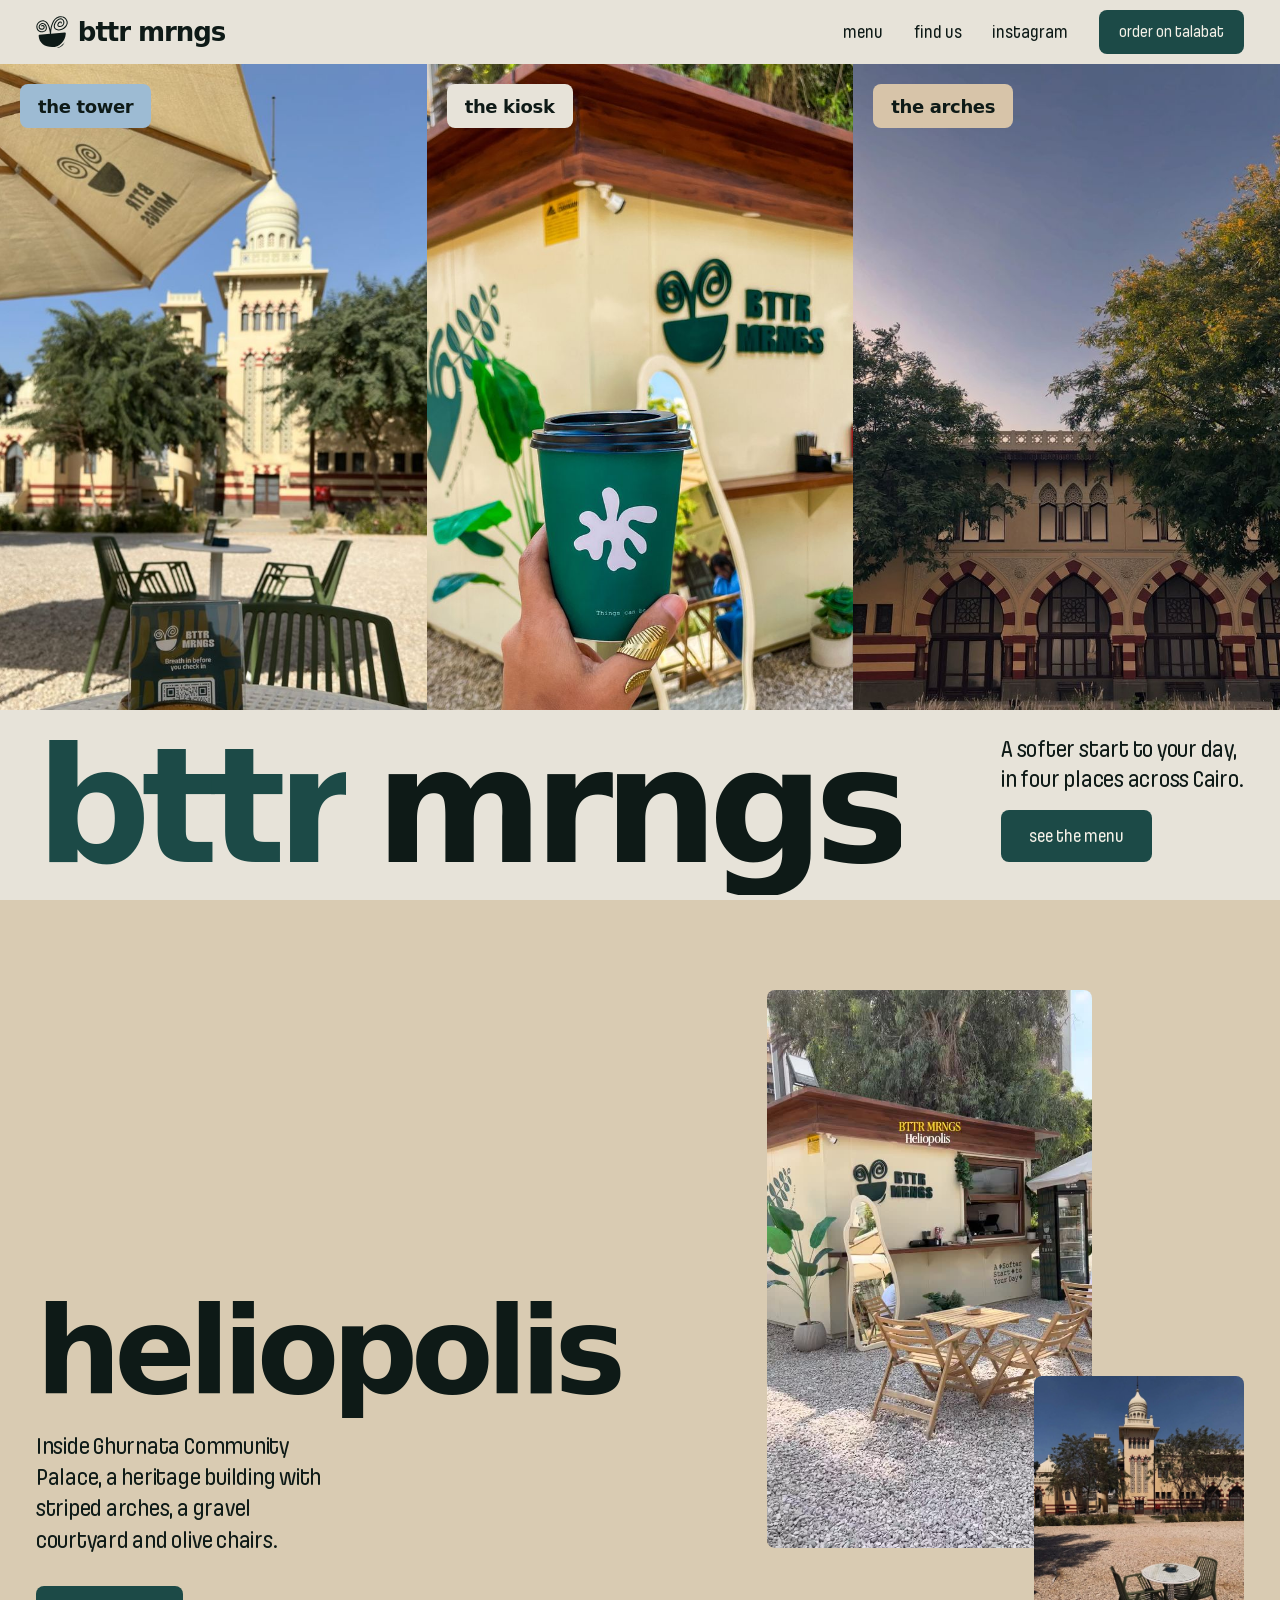
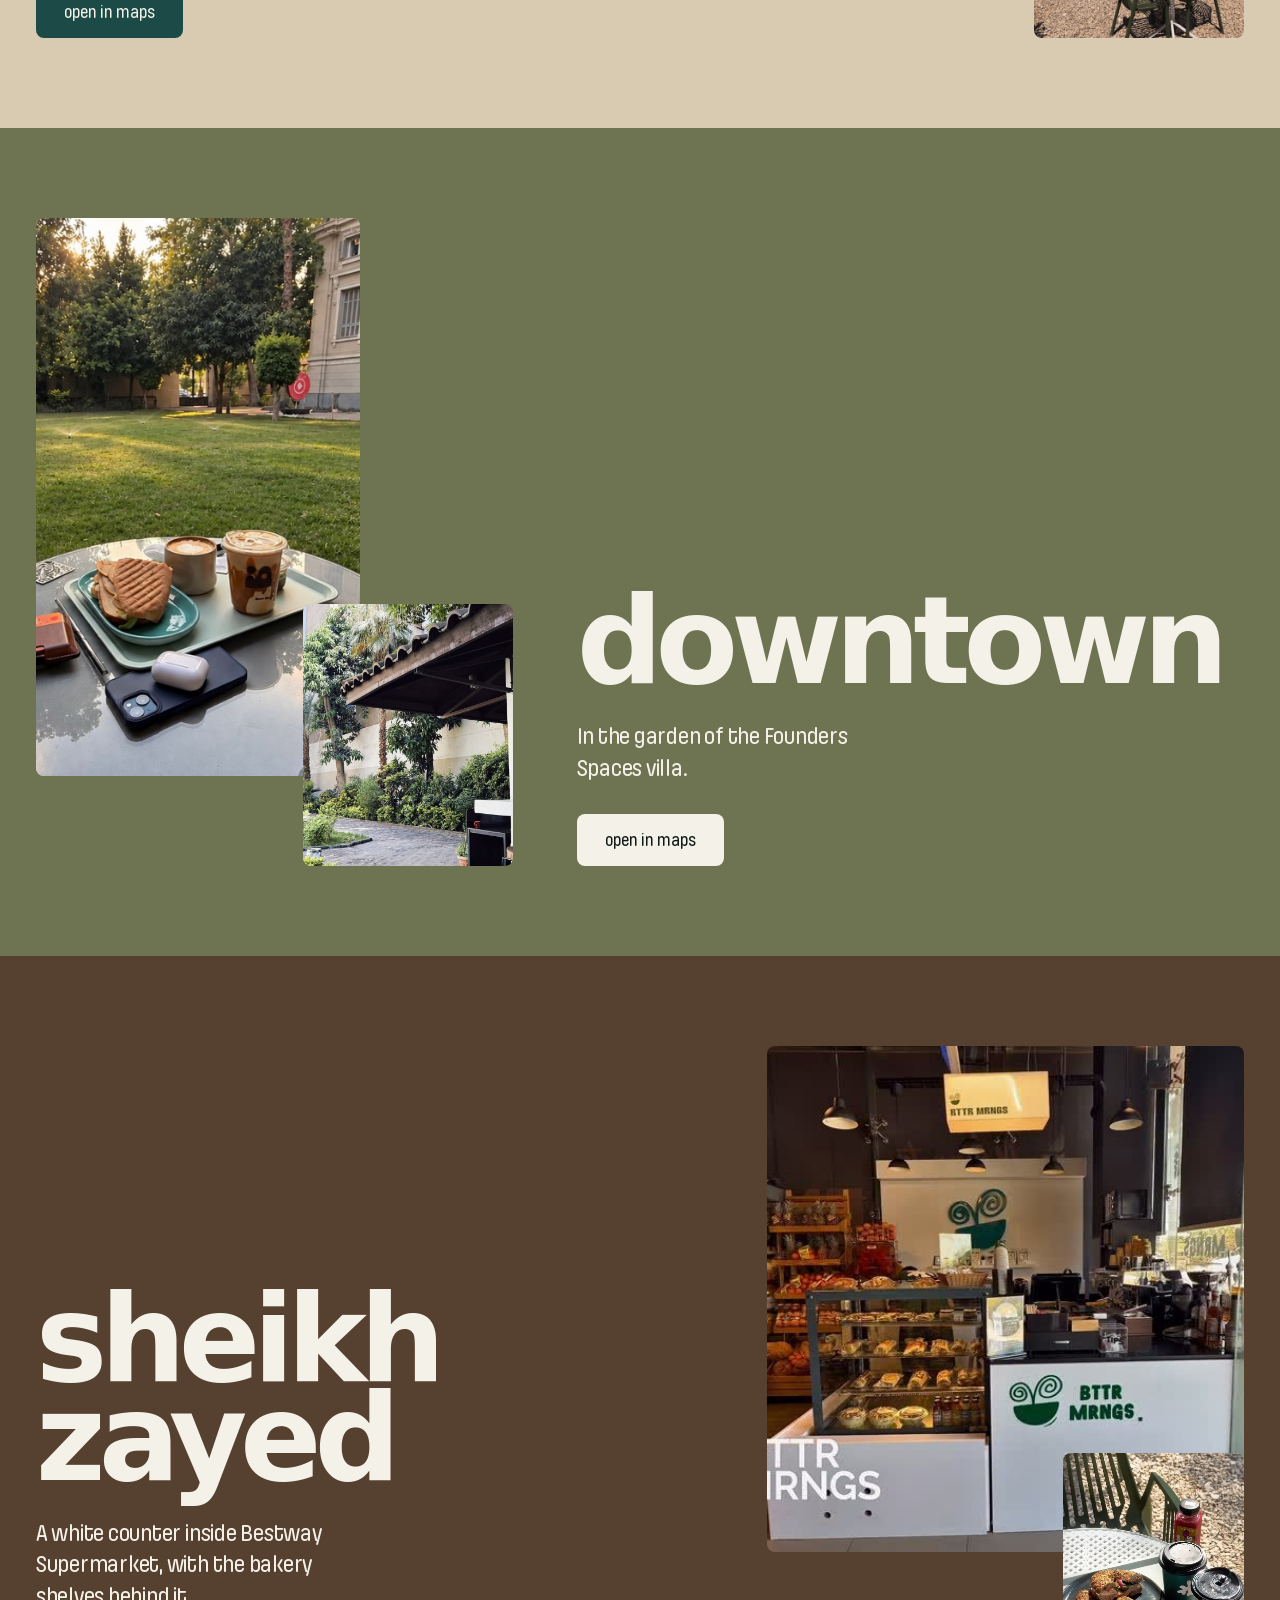
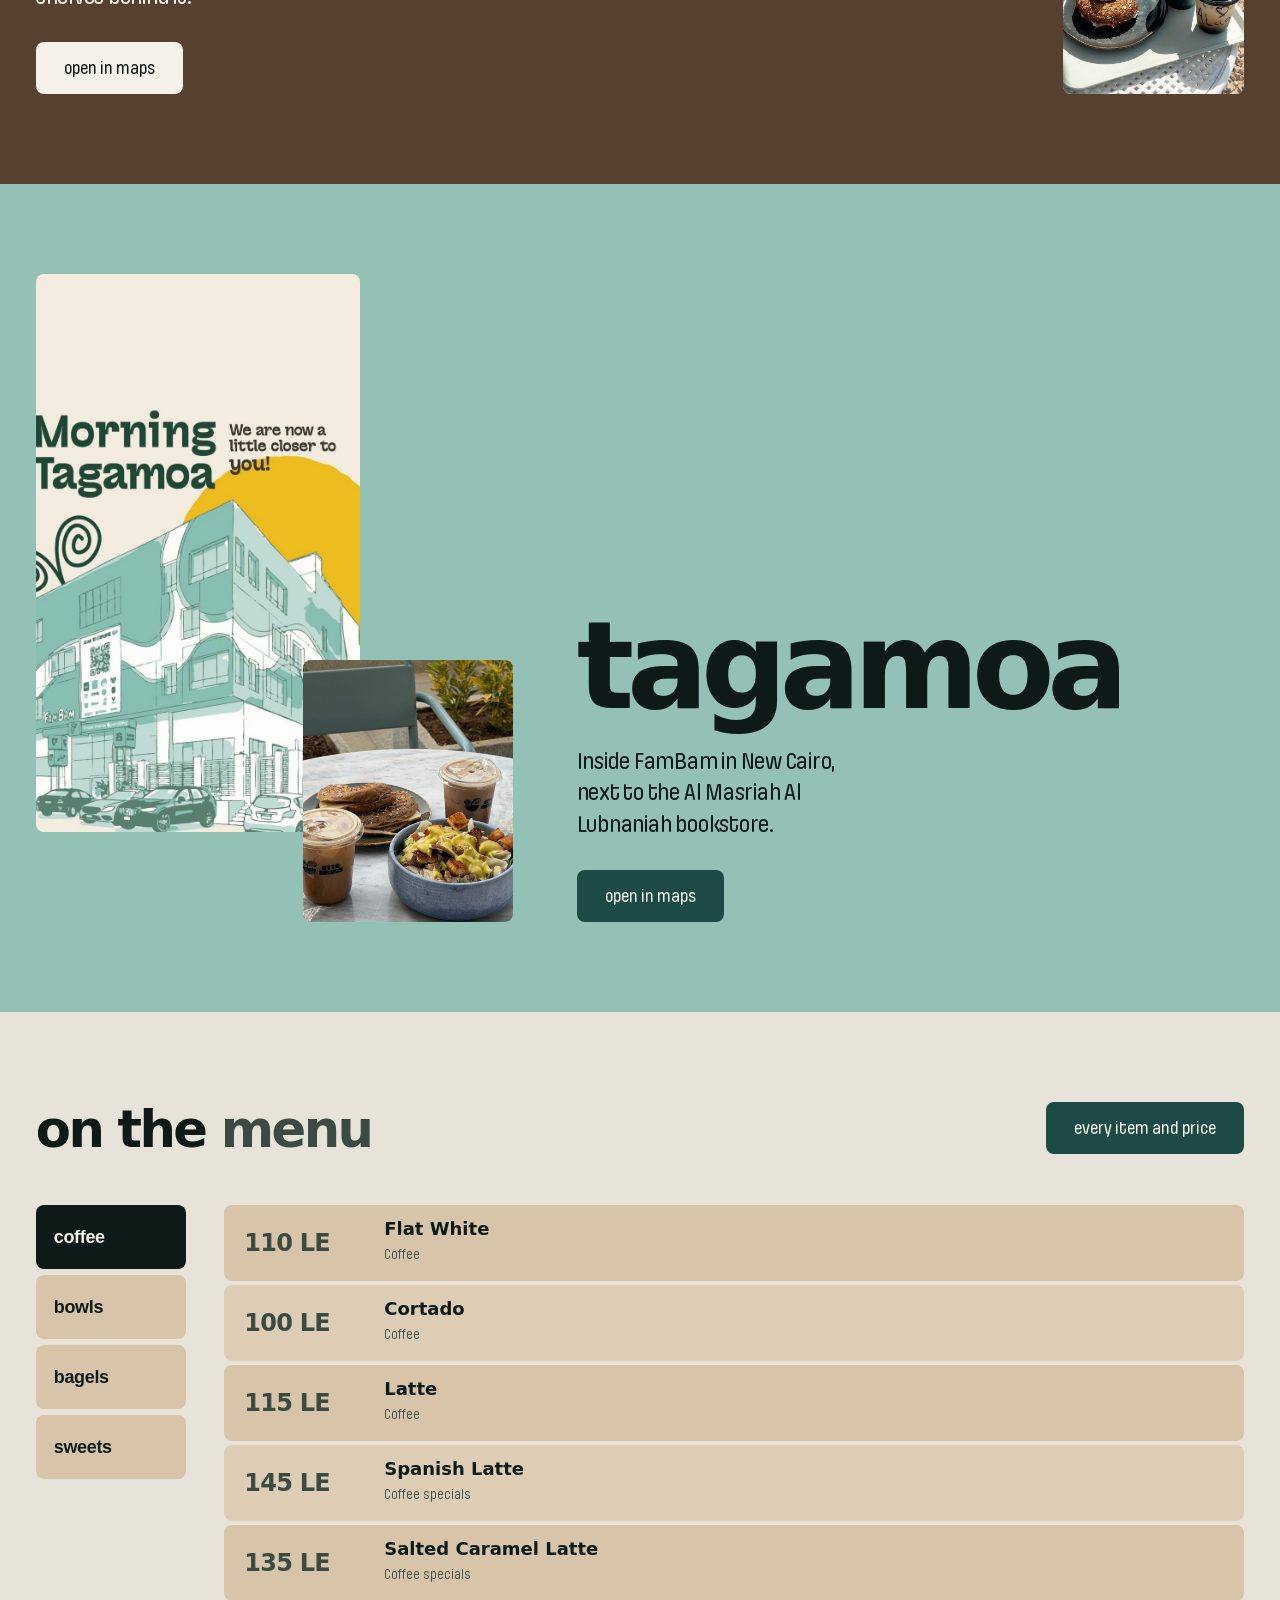
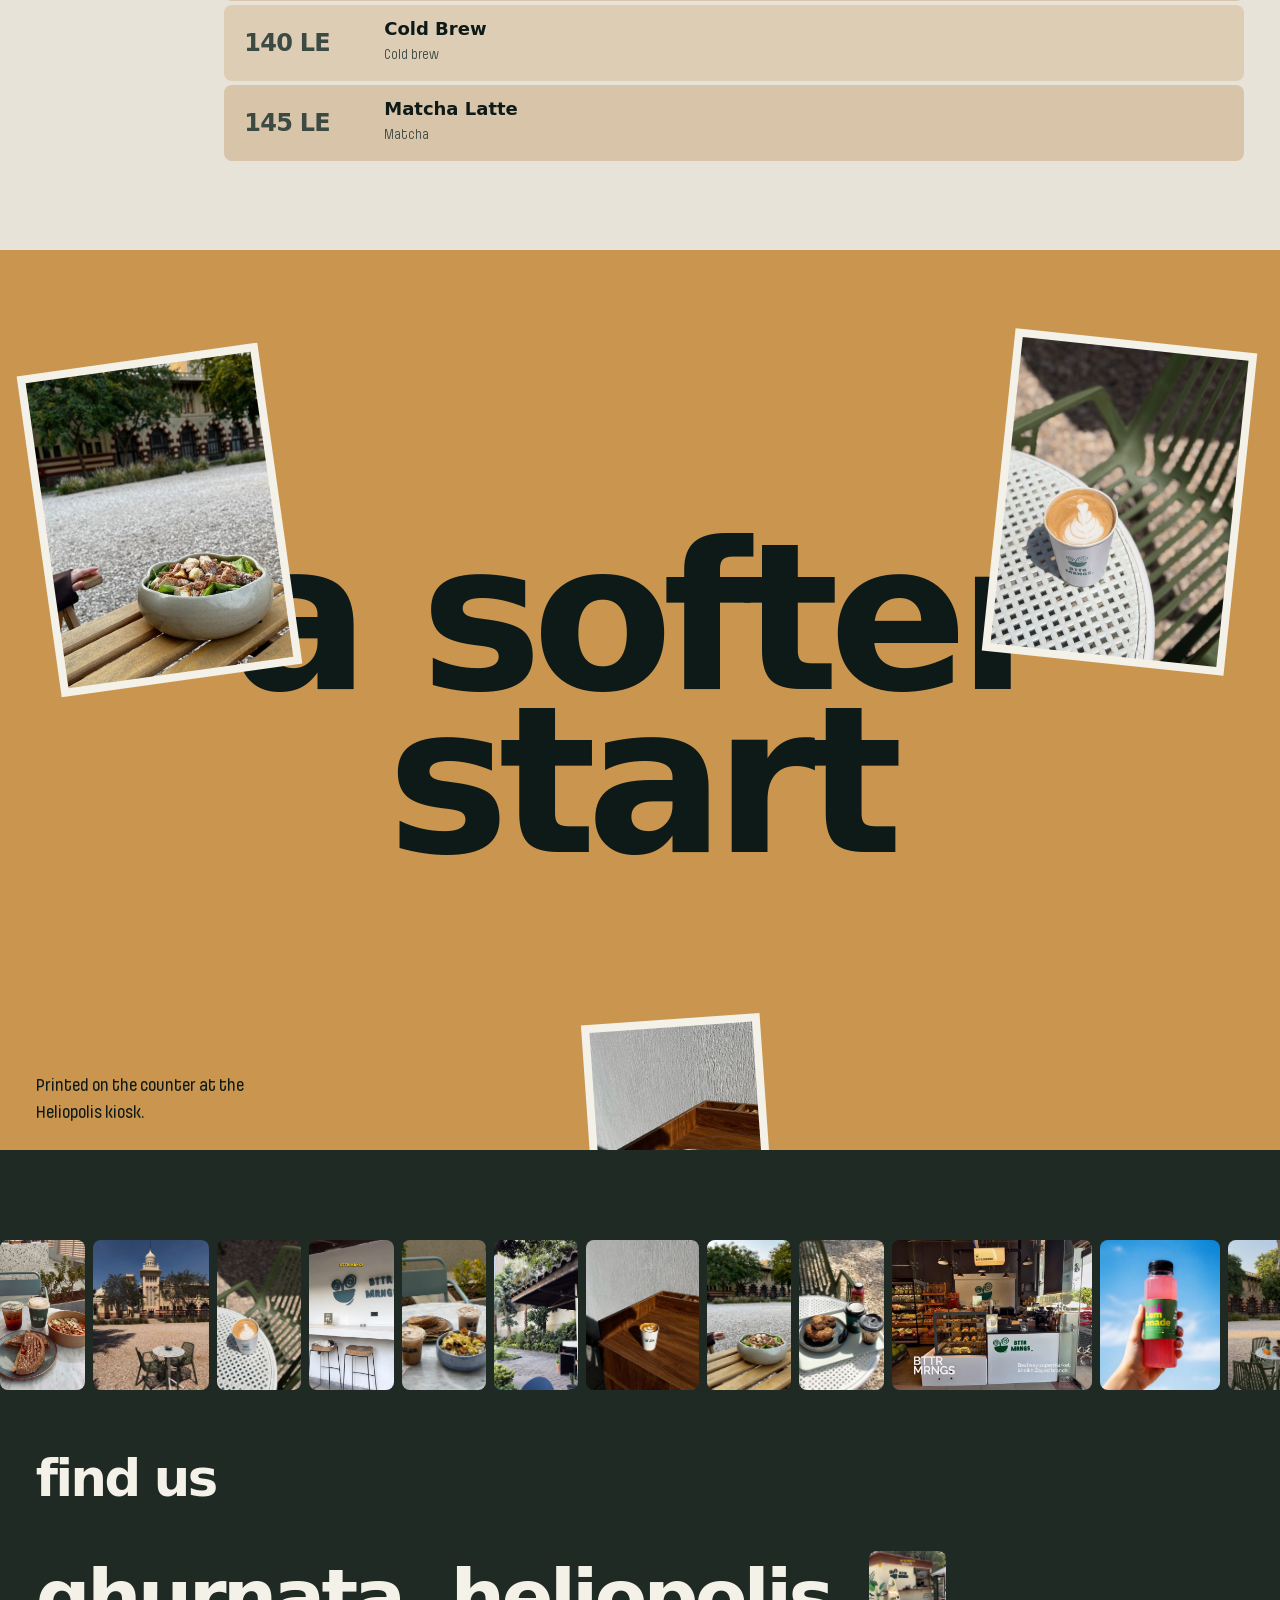
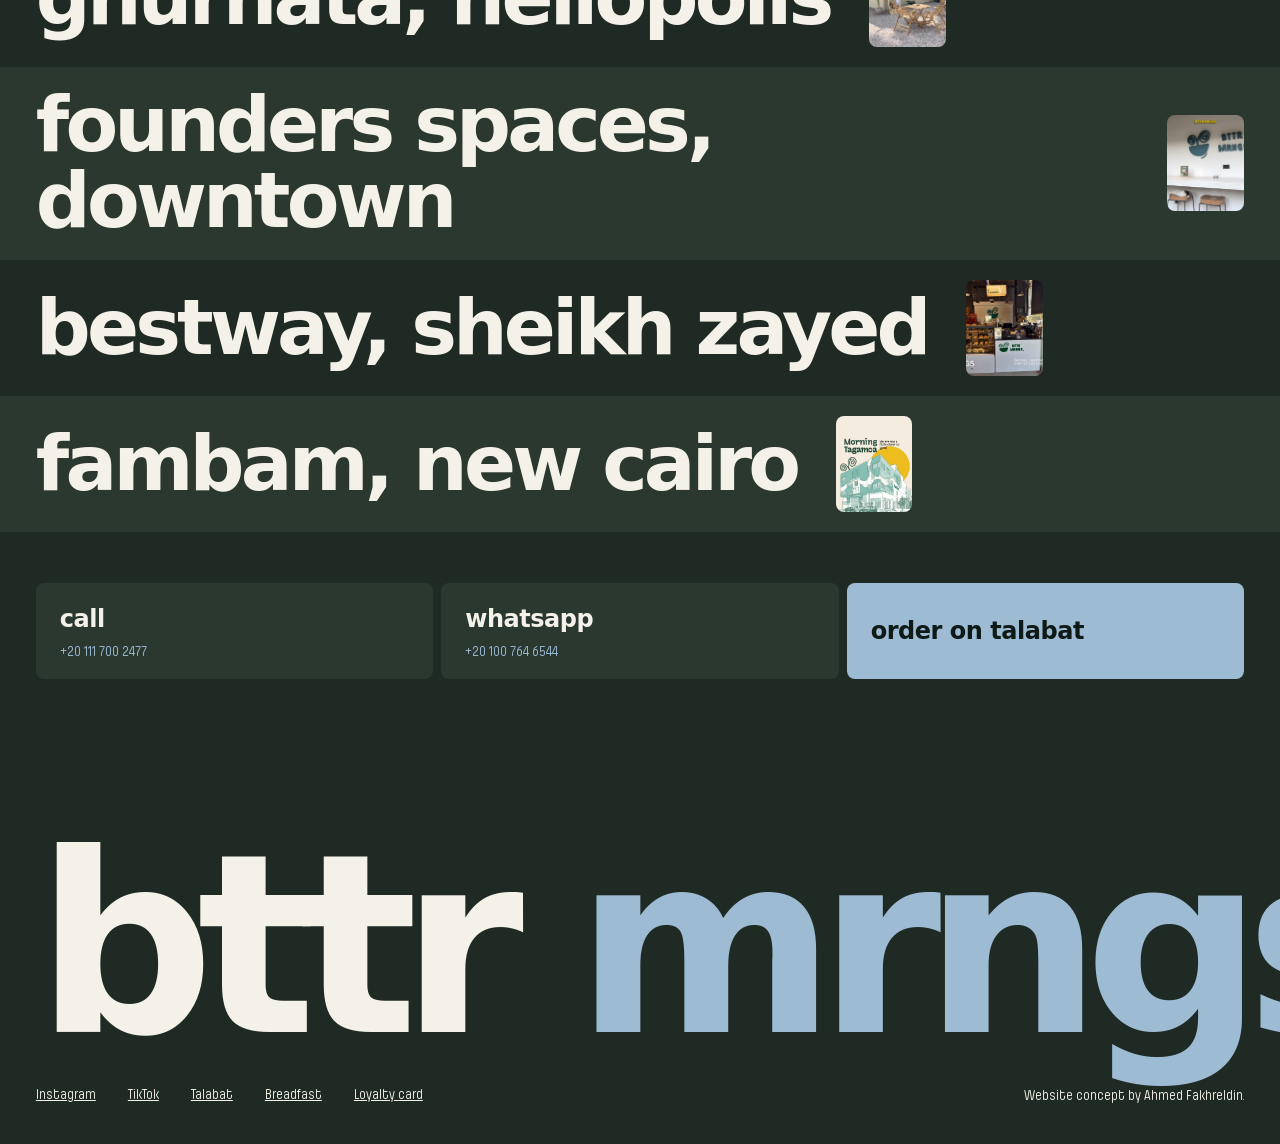
==== commit c5a34430: "Rebuild around the four places, drop the club wording Co-Authored-By: Claude Sonnet 5.5 <noreply@ant" ====
--- a/index.html
+++ b/index.html
@@ -1,5 +1,5 @@
 <!doctype html>
-<html lang="en" data-slot="midday">
+<html lang="en">
 <head>
 <meta charset="utf-8">
 <meta name="viewport" content="width=device-width,initial-scale=1,minimum-scale=1">
@@ -12,57 +12,77 @@
 <style>html.fl body{opacity:0}body{transition:opacity .25s ease}</style>
 <script>(function(){var h=document.documentElement;h.className+=' js fl';function go(){h.classList.remove('fl')}
 setTimeout(go,1200);if(document.fonts&&document.fonts.load){Promise.all([document.fonts.load('400 18px "Pilcrow Rounded"'),document.fonts.load('700 40px "Pilcrow Rounded"')]).then(go,go)}else{go()}})();</script>
-<link rel="stylesheet" href="fonts.css?v=9">
-<link rel="stylesheet" href="site.css?v=9">
+<link rel="stylesheet" href="fonts.css?v=11">
+<link rel="stylesheet" href="site.css?v=11">
 </head>
 <body data-nav="plate">
-<a class="sr" href="#morning">Skip to content</a>
+<a class="sr" href="#heliopolis">Skip to content</a>
 <header class="bar" id="bar">
-  <a class="brand" href="index.html?v=9" aria-label="Bttr Mrngs home"><svg class="lg" width="32" height="32" aria-hidden="true" focusable="false"><use href="img/logo-sprite.svg#l"/></svg><span>bttr mrngs</span></a>
-  <nav class="links" aria-label="Main"><a href="menu.html?v=9">menu</a><a href="#visit">find us</a><a href="https://www.instagram.com/bttr.mrngs">instagram</a><a class="btn" href="https://www.talabat.com/egypt/bttr-mrngs">order on talabat</a></nav>
+  <a class="brand" href="index.html?v=11" aria-label="Bttr Mrngs home"><svg class="lg" width="32" height="32" aria-hidden="true" focusable="false"><use href="img/logo-sprite.svg#l"/></svg><span>bttr mrngs</span></a>
+  <nav class="links" aria-label="Main"><a href="menu.html?v=11">menu</a><a href="#visit">find us</a><a href="https://www.instagram.com/bttr.mrngs">instagram</a><a class="btn" href="https://www.talabat.com/egypt/bttr-mrngs">order on talabat</a></nav>
 </header>
 <main>
 <section class="hero" data-c="plate" aria-label="Bttr Mrngs">
   <div class="tri">
-    <a class="pn pn1" href="#morning"><img src="img/stamp.jpg?v=9" width="720" height="1280" alt="A green ceramic mug on a table under a beige umbrella, in front of the heritage tower, in morning sun" style="object-position:50% 45%"><span class="tag">6am club</span></a>
-    <a class="pn pn2" href="#midday"><img src="img/h-kiosk.jpg?v=9" width="1050" height="1400" alt="The Heliopolis kiosk: cream walls, a timber roof, the logo on the wall and the mirror at the counter" style="object-position:50% 40%"><span class="tag">noon</span></a>
-    <a class="pn pn3" href="#evening"><img src="img/p-arches-dusk.jpg?v=9" width="975" height="1300" alt="The red and cream striped arches of the heritage building at dusk" style="object-position:50% 50%"><span class="tag">6pm club</span></a>
+    <a class="pn pn1" href="#heliopolis"><img src="img/stamp.jpg?v=11" width="720" height="1280" alt="A green ceramic mug on a table under a beige umbrella, in front of the heritage tower, in morning sun" style="object-position:50% 45%"><span class="tag">the tower</span></a>
+    <a class="pn pn2" href="#heliopolis"><img src="img/h-kiosk.jpg?v=11" width="1050" height="1400" alt="The Heliopolis kiosk: cream walls, a timber roof, the logo on the wall and the mirror at the counter" style="object-position:50% 40%"><span class="tag">the kiosk</span></a>
+    <a class="pn pn3" href="#heliopolis"><img src="img/p-arches-dusk.jpg?v=11" width="975" height="1300" alt="The red and cream striped arches of the heritage building at dusk" style="object-position:50% 50%"><span class="tag">the arches</span></a>
   </div>
-  <div class="tabs" role="tablist" aria-label="Pick a light"><button type="button" role="tab" aria-selected="false">6am club</button><button type="button" role="tab" aria-selected="false">noon</button><button type="button" role="tab" aria-selected="false">6pm club</button></div>
+  <div class="tabs" role="tablist" aria-label="Pick a view"><button type="button" role="tab" aria-selected="false">the tower</button><button type="button" role="tab" aria-selected="false">the kiosk</button><button type="button" role="tab" aria-selected="false">the arches</button></div>
   <div class="plate">
     <h1 class="name"><span class="ln l1"><span>bttr</span></span><span class="ln l2"><span>mrngs</span></span></h1>
-    <div class="side"><p class="lead"><b id="live">Good morning. Your day starts here.</b>A softer start to your day, in four places across Cairo.</p>
-    <a class="btn" href="menu.html?v=9">see the menu</a></div>
+    <div class="side"><p class="lead">A softer start to your day, in four places across Cairo.</p>
+    <a class="btn" href="menu.html?v=11">see the menu</a></div>
   </div>
 </section>
 
-<section class="ch sky morning" id="morning" data-c="sky" aria-labelledby="am-h">
-  <div class="txt">
-    <h2 id="am-h" class="rise">6am<br>club</h2>
-    <p class="rise" style="--i:1">Bttr Mrngs started as an idea of what a bttr day would look like, and what is a bttr energy than having an actual good morning!</p>
-    <a class="btn rise" style="--i:2" href="#midday">pick by the hour</a>
+<section class="ch place heli" id="heliopolis" data-c="heli" aria-labelledby="heliopolis-h">
+  <div class="txt"><h2 id="heliopolis-h" class="rise">heliopolis</h2><p class="rise" style="--i:1">Inside Ghurnata Community Palace, a heritage building with striped arches, a gravel courtyard and olive chairs.</p><a class="btn rise" style="--i:2" href="https://maps.app.goo.gl/hVuqQLFuX6Yu6G9Q8">open in maps</a></div>
+  <div class="pics rise" style="--i:1">
+    <figure class="pic p1"><img src="img/b-heliopolis.jpg" alt="The Heliopolis kiosk with the logo on its cream wall and the mirror at the counter" loading="lazy" style="object-position:50% 55%"></figure>
+    <figure class="pic p2"><img src="img/p-arches-day.jpg" alt="The tower and striped arches over the gravel courtyard" loading="lazy" style="object-position:50% 40%"></figure>
   </div>
-  <figure class="rise" style="--i:1;align-self:stretch;display:grid"><div class="pic"><img src="img/g4.jpg?v=9" width="731" height="1300" alt="A flat white on a white perforated table in hard morning sun" loading="lazy" style="object-position:50% 70%"></div></figure>
 </section>
-
-<section class="ch stucco hour" id="midday" data-c="stucco" aria-labelledby="hr-h">
-  <div class="hd rise"><h2 id="hr-h">pick by <span>the hour</span></h2><a class="btn" href="menu.html?v=9">every item and price</a></div>
-  <div class="hbody rise" style="--i:1">
-    <div class="dtabs" role="tablist" aria-label="Time of day"><button class="dtab" role="tab" id="t0" aria-controls="b0" aria-selected="false" type="button">6am</button><button class="dtab" role="tab" id="t1" aria-controls="b1" aria-selected="false" type="button">noon</button><button class="dtab" role="tab" id="t2" aria-controls="b2" aria-selected="false" type="button">6pm</button></div>
-    <div><ul class="bands" role="tabpanel" id="b0" aria-labelledby="t0" hidden><li class="band" style="--i:0"><span class="pr">110 LE</span><div><b>Flat White</b><span>Coffee</span></div></li><li class="band" style="--i:1"><span class="pr">100 LE</span><div><b>Cortado</b><span>Coffee</span></div></li><li class="band" style="--i:2"><span class="pr">70 LE</span><div><b>Plain Bagel</b><span>Bagels</span></div></li><li class="band" style="--i:3"><span class="pr">190 LE</span><div><b>Cream Cheese Avocado Bagel</b><span>Bagels</span></div></li><li class="band" style="--i:4"><span class="pr">110 LE</span><div><b>Almond Croissant</b><span>Bakery</span></div></li><li class="band" style="--i:5"><span class="pr">95 LE</span><div><b>Zaatar Croissant</b><span>Bakery</span></div></li><li class="band" style="--i:6"><span class="pr">110 LE</span><div><b>Blueberry Danish</b><span>Bakery</span></div></li></ul><ul class="bands" role="tabpanel" id="b1" aria-labelledby="t1" hidden><li class="band" style="--i:0"><span class="pr">270 LE</span><div><b>Quinoa Chicken Bowl</b><span>Grilled chicken, quinoa, roasted veggies, chickpeas, red beans and almond flakes. 562 cal, 39.4 g protein.</span></div></li><li class="band" style="--i:1"><span class="pr">210 LE</span><div><b>Totally Vegan</b><span>Brown rice, black lentils, roasted veggies, sweet corn, chickpeas, red beans and almond flakes. 457 cal, 19.4 g protein.</span></div></li><li class="band" style="--i:2"><span class="pr">170 LE</span><div><b>Roasted Turkey Toast</b><span>Roasted cold turkey, cheddar, lettuce, tomatoes and ranch on brown sourdough toast.</span></div></li><li class="band" style="--i:3"><span class="pr">185 LE</span><div><b>Grilled Halloumi</b><span>Grilled halloumi, roasted tomatoes, arugula and pesto.</span></div></li><li class="band" style="--i:4"><span class="pr">140 LE</span><div><b>Cold Brew</b><span>Cold brew</span></div></li><li class="band" style="--i:5"><span class="pr">110 LE</span><div><b>Pink Lemonade</b><span>Juice</span></div></li><li class="band" style="--i:6"><span class="pr">110 LE</span><div><b>Hibiscus Mojito</b><span>Mojitos and iced tea</span></div></li></ul><ul class="bands" role="tabpanel" id="b2" aria-labelledby="t2" hidden><li class="band" style="--i:0"><span class="pr">145 LE</span><div><b>Spanish Latte</b><span>Coffee specials</span></div></li><li class="band" style="--i:1"><span class="pr">135 LE</span><div><b>Salted Caramel Latte</b><span>Coffee specials</span></div></li><li class="band" style="--i:2"><span class="pr">170 LE</span><div><b>Coconut Matcha</b><span>Matcha</span></div></li><li class="band" style="--i:3"><span class="pr">125 LE</span><div><b>Crimson Fizz</b><span>Mojitos and iced tea</span></div></li><li class="band" style="--i:4"><span class="pr">165 LE</span><div><b>San Sebastian</b><span>Basque-style cheesecake with a caramelized golden top and cream cheese in the middle.</span></div></li><li class="band" style="--i:5"><span class="pr">125 LE</span><div><b>Brookies</b><span>Basically a brownie on a cookie.</span></div></li><li class="band" style="--i:6"><span class="pr">135 LE</span><div><b>Peanut Butter Latte</b><span>Coffee specials</span></div></li></ul></div>
+<section class="ch place down rev" id="downtown" data-c="down" aria-labelledby="downtown-h">
+  <div class="txt"><h2 id="downtown-h" class="rise">downtown</h2><p class="rise" style="--i:1">In the garden of the Founders Spaces villa.</p><a class="btn rise" style="--i:2" href="https://maps.app.goo.gl/b7yCesNiAUmF6QfM8">open in maps</a></div>
+  <div class="pics rise" style="--i:1">
+    <figure class="pic p1"><img src="img/p-golden-lawn.jpg" alt="A tray with a toasted sandwich and two coffees on a round table on the lawn at golden hour" loading="lazy" style="object-position:50% 60%"></figure>
+    <figure class="pic p2"><img src="img/strip-garden.jpg" alt="A shaded garden path beside the Downtown counter" loading="lazy" style="object-position:50% 50%"></figure>
+  </div>
+</section>
+<section class="ch place zayed wide" id="sheikh-zayed" data-c="zayed" aria-labelledby="sheikh-zayed-h">
+  <div class="txt"><h2 id="sheikh-zayed-h" class="rise">sheikh zayed</h2><p class="rise" style="--i:1">A white counter inside Bestway Supermarket, with the bakery shelves behind it.</p><a class="btn rise" style="--i:2" href="https://maps.app.goo.gl/EzMczVcRt54NBebE9">open in maps</a></div>
+  <div class="pics rise" style="--i:1">
+    <figure class="pic p1"><img src="img/b-zayed.jpg" alt="The Sheikh Zayed counter inside Bestway with the logo above it" loading="lazy" style="object-position:50% 50%"></figure>
+    <figure class="pic p2"><img src="img/g5.jpg" alt="A pastry plate and two cups on a tray" loading="lazy" style="object-position:50% 55%"></figure>
+  </div>
+</section>
+<section class="ch place tagam rev" id="tagamoa" data-c="tagam" aria-labelledby="tagamoa-h">
+  <div class="txt"><h2 id="tagamoa-h" class="rise">tagamoa</h2><p class="rise" style="--i:1">Inside FamBam in New Cairo, next to the Al Masriah Al Lubnaniah bookstore.</p><a class="btn rise" style="--i:2" href="https://maps.app.goo.gl/myzxkgxsY6gkbPu66">open in maps</a></div>
+  <div class="pics rise" style="--i:1">
+    <figure class="pic p1"><img src="img/b-tagamoa.jpg" alt="Illustration of the Tagamoa building under a yellow sun, with the logo swirl on its wall" loading="lazy" style="object-position:50% 55%"></figure>
+    <figure class="pic p2"><img src="img/g2.jpg" alt="A bagel, a bowl and two iced coffees" loading="lazy" style="object-position:50% 60%"></figure>
   </div>
 </section>
 
-<section class="ch honey eve" id="evening" data-c="honey" aria-labelledby="pm-h">
-  <h2 id="pm-h"><span>6pm</span><span>club</span></h2>
-  <figure class="print pr1"><img src="img/p-arches-salad.jpg?v=9" width="731" height="1300" alt="A bowl on a wooden table in front of the striped arches in golden light" loading="lazy" style="object-position:50% 60%"></figure>
-  <figure class="print pr2"><img src="img/p-golden-lawn.jpg?v=9" width="1300" height="1300" alt="A tray with a toasted sandwich and two coffees on a round table on the lawn at golden hour" loading="lazy" style="object-position:50% 60%"></figure>
-  <figure class="print pr3"><img src="img/p-arches-day.jpg?v=9" width="1008" height="1300" alt="The heritage tower and arches over the gravel courtyard" loading="lazy"></figure>
-  <p class="say">Your morning is when you actually start your day.</p>
+<section class="ch stucco hour" id="menu" data-c="stucco" aria-labelledby="hr-h">
+  <div class="hd rise"><h2 id="hr-h">on the <span>menu</span></h2><a class="btn" href="menu.html?v=11">every item and price</a></div>
+  <div class="hbody rise" style="--i:1">
+    <div class="dtabs" role="tablist" aria-label="Kind of order"><button class="dtab" role="tab" id="t0" aria-controls="b0" aria-selected="false" type="button">coffee</button><button class="dtab" role="tab" id="t1" aria-controls="b1" aria-selected="false" type="button">bowls</button><button class="dtab" role="tab" id="t2" aria-controls="b2" aria-selected="false" type="button">bagels</button><button class="dtab" role="tab" id="t3" aria-controls="b3" aria-selected="false" type="button">sweets</button></div>
+    <div><ul class="bands" role="tabpanel" id="b0" aria-labelledby="t0" hidden><li class="band" style="--i:0"><span class="pr">110 LE</span><div><b>Flat White</b><span>Coffee</span></div></li><li class="band" style="--i:1"><span class="pr">100 LE</span><div><b>Cortado</b><span>Coffee</span></div></li><li class="band" style="--i:2"><span class="pr">115 LE</span><div><b>Latte</b><span>Coffee</span></div></li><li class="band" style="--i:3"><span class="pr">145 LE</span><div><b>Spanish Latte</b><span>Coffee specials</span></div></li><li class="band" style="--i:4"><span class="pr">135 LE</span><div><b>Salted Caramel Latte</b><span>Coffee specials</span></div></li><li class="band" style="--i:5"><span class="pr">140 LE</span><div><b>Cold Brew</b><span>Cold brew</span></div></li><li class="band" style="--i:6"><span class="pr">145 LE</span><div><b>Matcha Latte</b><span>Matcha</span></div></li></ul><ul class="bands" role="tabpanel" id="b1" aria-labelledby="t1" hidden><li class="band" style="--i:0"><span class="pr">240 LE</span><div><b>Grilled Chicken and Veggies</b><span>Grilled chicken, brown rice, roasted veggies, sweet corn, roasted sesame and almond flakes. 476 cal, 32.4 g protein.</span></div></li><li class="band" style="--i:1"><span class="pr">270 LE</span><div><b>Quinoa Chicken Bowl</b><span>Grilled chicken, quinoa, roasted veggies, chickpeas, red beans and almond flakes. 562 cal, 39.4 g protein.</span></div></li><li class="band" style="--i:2"><span class="pr">210 LE</span><div><b>Totally Vegan</b><span>Brown rice, black lentils, roasted veggies, sweet corn, chickpeas, red beans and almond flakes. 457 cal, 19.4 g protein.</span></div></li><li class="band" style="--i:3"><span class="pr">290 LE</span><div><b>Lean Protein</b><span>Grilled chicken, quinoa or rice, black lentils, roasted veggies, sweet corn, chickpeas, red beans and almond flakes. 590 cal, 47.2 g protein.</span></div></li><li class="band" style="--i:4"><span class="pr">170 LE</span><div><b>Roasted Turkey Toast</b><span>Roasted cold turkey, cheddar, lettuce, tomatoes and ranch on brown sourdough toast.</span></div></li><li class="band" style="--i:5"><span class="pr">185 LE</span><div><b>Grilled Halloumi</b><span>Grilled halloumi, roasted tomatoes, arugula and pesto.</span></div></li><li class="band" style="--i:6"><span class="pr">220 LE</span><div><b>Rocca Salad</b><span>Arugula, cherry tomatoes, pomegranate, parmesan, mushrooms, bell peppers and walnuts with balsamic. Contains walnuts.</span></div></li></ul><ul class="bands" role="tabpanel" id="b2" aria-labelledby="t2" hidden><li class="band" style="--i:0"><span class="pr">70 LE</span><div><b>Plain Bagel</b><span>Bagels</span></div></li><li class="band" style="--i:1"><span class="pr">110 LE</span><div><b>Peanut Butter Bagel</b><span>Bagels</span></div></li><li class="band" style="--i:2"><span class="pr">100 LE</span><div><b>Cream Cheese</b><span>Bagels</span></div></li><li class="band" style="--i:3"><span class="pr">190 LE</span><div><b>Cream Cheese Avocado Bagel</b><span>Bagels</span></div></li><li class="band" style="--i:4"><span class="pr">165 LE</span><div><b>Grilled Halloumi Bagel</b><span>Bagels</span></div></li><li class="band" style="--i:5"><span class="pr">170 LE</span><div><b>Turkey and Cheese Bagel</b><span>Bagels</span></div></li><li class="band" style="--i:6"><span class="pr">290 LE</span><div><b>Smoked Salmon and Cream Cheese</b><span>Bagels</span></div></li></ul><ul class="bands" role="tabpanel" id="b3" aria-labelledby="t3" hidden><li class="band" style="--i:0"><span class="pr">120 LE</span><div><b>Chocolate Brownies</b><span>Cookies and cakes</span></div></li><li class="band" style="--i:1"><span class="pr">125 LE</span><div><b>Brookies</b><span>Basically a brownie on a cookie.</span></div></li><li class="band" style="--i:2"><span class="pr">125 LE</span><div><b>Pistachio Cookie</b><span>Cookies and cakes</span></div></li><li class="band" style="--i:3"><span class="pr">85 LE</span><div><b>Carrot Cake</b><span>Cookies and cakes</span></div></li><li class="band" style="--i:4"><span class="pr">165 LE</span><div><b>San Sebastian</b><span>Basque-style cheesecake with a caramelized golden top and cream cheese in the middle.</span></div></li><li class="band" style="--i:5"><span class="pr">155 LE</span><div><b>Classic Blueberry Cheesecake</b><span>Cookies and cakes</span></div></li><li class="band" style="--i:6"><span class="pr">110 LE</span><div><b>Almond Croissant</b><span>Bakery</span></div></li></ul></div>
+  </div>
+</section>
+
+<section class="ch honey eve" id="counter" data-c="honey" aria-labelledby="pm-h">
+  <h2 id="pm-h"><span>a softer</span><span>start</span></h2>
+  <figure class="print pr1"><img src="img/p-arches-salad.jpg?v=11" width="731" height="1300" alt="A bowl on a wooden table in front of the striped arches in golden light" loading="lazy" style="object-position:50% 60%"></figure>
+  <figure class="print pr2"><img src="img/g4.jpg?v=11" width="731" height="1300" alt="A flat white on a white perforated table in hard sun" loading="lazy" style="object-position:50% 70%"></figure>
+  <figure class="print pr3"><img src="img/g3.jpg?v=11" width="975" height="1300" alt="A flat white on the walnut counter" loading="lazy" style="object-position:50% 62%"></figure>
+  <p class="say">Printed on the counter at the Heliopolis kiosk.</p>
 </section>
 
 <section class="ch night visit" id="visit" data-c="night" aria-labelledby="visit-h">
-  <div class="strip" aria-hidden="true"><div class="track"><img src="img/g1.jpg" alt="" loading="lazy"><img src="img/p-arches-day.jpg" alt="" loading="lazy"><img src="img/g4.jpg" alt="" loading="lazy"><img src="img/b-downtown.jpg" alt="" loading="lazy"><img src="img/g2.jpg" alt="" loading="lazy"><img src="img/strip-garden.jpg" alt="" loading="lazy"><img src="img/g3.jpg" alt="" loading="lazy"><img src="img/p-arches-salad.jpg" alt="" loading="lazy"><img src="img/g5.jpg" alt="" loading="lazy"><img src="img/b-zayed.jpg" alt="" loading="lazy"><img src="img/g6.jpg" alt="" loading="lazy"><img src="img/h-arches.jpg" alt="" loading="lazy"><img src="img/g7.jpg" alt="" loading="lazy"><img src="img/strip-bar.jpg" alt="" loading="lazy"><img aria-hidden="true" src="img/g1.jpg" alt="" loading="lazy"><img aria-hidden="true" src="img/p-arches-day.jpg" alt="" loading="lazy"><img aria-hidden="true" src="img/g4.jpg" alt="" loading="lazy"><img aria-hidden="true" src="img/b-downtown.jpg" alt="" loading="lazy"><img aria-hidden="true" src="img/g2.jpg" alt="" loading="lazy"><img aria-hidden="true" src="img/strip-garden.jpg" alt="" loading="lazy"><img aria-hidden="true" src="img/g3.jpg" alt="" loading="lazy"><img aria-hidden="true" src="img/p-arches-salad.jpg" alt="" loading="lazy"><img aria-hidden="true" src="img/g5.jpg" alt="" loading="lazy"><img aria-hidden="true" src="img/b-zayed.jpg" alt="" loading="lazy"><img aria-hidden="true" src="img/g6.jpg" alt="" loading="lazy"><img aria-hidden="true" src="img/h-arches.jpg" alt="" loading="lazy"><img aria-hidden="true" src="img/g7.jpg" alt="" loading="lazy"><img aria-hidden="true" src="img/strip-bar.jpg" alt="" loading="lazy"></div></div>
+  <div class="strip" aria-hidden="true"><div class="track"><img src="img/g1.jpg" alt="" loading="lazy"><img src="img/p-arches-day.jpg" alt="" loading="lazy"><img src="img/g4.jpg" alt="" loading="lazy"><img src="img/b-downtown.jpg" alt="" loading="lazy"><img src="img/g2.jpg" alt="" loading="lazy"><img src="img/strip-garden.jpg" alt="" loading="lazy"><img src="img/g3.jpg" alt="" loading="lazy"><img src="img/p-arches-salad.jpg" alt="" loading="lazy"><img src="img/g5.jpg" alt="" loading="lazy"><img src="img/b-zayed.jpg" alt="" loading="lazy"><img src="img/g6.jpg" alt="" loading="lazy"><img src="img/h-arches.jpg" alt="" loading="lazy"><img src="img/g7.jpg" alt="" loading="lazy"><img aria-hidden="true" src="img/g1.jpg" alt="" loading="lazy"><img aria-hidden="true" src="img/p-arches-day.jpg" alt="" loading="lazy"><img aria-hidden="true" src="img/g4.jpg" alt="" loading="lazy"><img aria-hidden="true" src="img/b-downtown.jpg" alt="" loading="lazy"><img aria-hidden="true" src="img/g2.jpg" alt="" loading="lazy"><img aria-hidden="true" src="img/strip-garden.jpg" alt="" loading="lazy"><img aria-hidden="true" src="img/g3.jpg" alt="" loading="lazy"><img aria-hidden="true" src="img/p-arches-salad.jpg" alt="" loading="lazy"><img aria-hidden="true" src="img/g5.jpg" alt="" loading="lazy"><img aria-hidden="true" src="img/b-zayed.jpg" alt="" loading="lazy"><img aria-hidden="true" src="img/g6.jpg" alt="" loading="lazy"><img aria-hidden="true" src="img/h-arches.jpg" alt="" loading="lazy"><img aria-hidden="true" src="img/g7.jpg" alt="" loading="lazy"></div></div>
   <h2 id="visit-h">find us</h2>
   <div class="rows"><a class="crow" href="https://maps.app.goo.gl/hVuqQLFuX6Yu6G9Q8"><span>ghurnata, heliopolis</span><span class="ph"><img src="img/b-heliopolis.jpg" alt="The Heliopolis kiosk with its timber roof and mirror" loading="lazy" style="object-position:50% 60%"></span></a><a class="crow" href="https://maps.app.goo.gl/b7yCesNiAUmF6QfM8"><span>founders spaces, downtown</span><span class="ph"><img src="img/b-downtown.jpg" alt="The Downtown counter with the logo on the wall" loading="lazy" style="object-position:50% 40%"></span></a><a class="crow" href="https://maps.app.goo.gl/EzMczVcRt54NBebE9"><span>bestway, sheikh zayed</span><span class="ph"><img src="img/b-zayed.jpg" alt="The Sheikh Zayed counter inside Bestway" loading="lazy" style="object-position:62% 45%"></span></a><a class="crow" href="https://maps.app.goo.gl/myzxkgxsY6gkbPu66"><span>fambam, new cairo</span><span class="ph"><img src="img/b-tagamoa.jpg" alt="Illustration of the Tagamoa building under a yellow sun" loading="lazy" style="object-position:50% 55%"></span></a></div>
   <div class="three">
@@ -80,6 +100,6 @@
     <span class="credit">Website concept by Ahmed Fakhreldin.</span>
   </div>
 </footer>
-<script src="site.js?v=9" defer></script>
+<script src="site.js?v=11" defer></script>
 </body>
 </html>
--- a/site.css
+++ b/site.css
@@ -1,6 +1,7 @@
 :root{
   /* the five fields, sampled from the photographs */
   --sky:#9DBBD3;--stucco:#E7E3D9;--sand:#D7C4A9;--honey:#C9954F;--night:#1F2A24;--night2:#2A3830;
+  --heli:#D9CBB2;--leaf:#6E7351;--walnut:#56402F;--mint:#93C1B5;--sun:#D8C25D;
   --forest:#1C4A47;--ink:#0E1A17;--cream:#F4F1E8;--soft:#3C4A44;
   --plate:var(--stucco);
   --nav-bg:var(--stucco);--nav-ink:var(--ink);
@@ -9,9 +10,6 @@
   --ease:cubic-bezier(.23,1,.32,1);
   --bar:64px;
 }
-html[data-slot="morning"]{--plate:var(--sky)}
-html[data-slot="midday"]{--plate:var(--stucco)}
-html[data-slot="evening"]{--plate:var(--honey)}
 *,*::before,*::after{box-sizing:border-box}
 html{-webkit-text-size-adjust:100%;overflow-x:clip;scroll-padding-top:var(--bar)}
 body{margin:0;background:var(--stucco);color:var(--ink);font-family:'Pilcrow Rounded',system-ui,sans-serif;font-weight:400;font-size:var(--fs-t);line-height:1.5;overflow-x:clip;transition:opacity .25s ease}
@@ -50,8 +48,7 @@
 .tag{position:absolute;top:20px;left:20px;z-index:2;display:inline-flex;align-items:center;min-height:44px;padding:0 18px;border-radius:var(--r);font-weight:700;font-size:var(--fs-t);letter-spacing:-.02em;text-transform:lowercase}
 .pn1 .tag{background:var(--sky);color:var(--ink)}
 .pn2 .tag{background:var(--stucco);color:var(--ink)}
-.pn3 .tag{background:var(--honey);color:var(--ink)}
-.pn[aria-current="true"] .tag{background:var(--ink);color:var(--cream)}
+.pn3 .tag{background:var(--sand);color:var(--ink)}
 .plate{position:absolute;z-index:3;left:0;right:0;bottom:0;background:var(--plate);padding:24px var(--gut) 28px;display:grid;grid-template-columns:minmax(0,1fr) minmax(0,27ch);column-gap:clamp(24px,4vw,64px);align-items:end;transition:background-color .35s ease}
 .plate .side{display:grid;gap:16px;justify-items:start;padding-bottom:10px}
 .name{font-size:clamp(84px,12.6vw,200px);line-height:.82;letter-spacing:-.06em;white-space:nowrap}
@@ -79,14 +76,28 @@
 .honey{background:var(--honey);color:var(--ink)}
 .night{background:var(--night);color:var(--cream)}
 
-.morning{display:grid;grid-template-columns:minmax(0,7fr) minmax(0,5fr);gap:clamp(24px,5vw,80px);align-items:end}
-.morning .txt{display:grid;gap:clamp(24px,3vw,48px);align-content:end;align-self:stretch;justify-items:start}
-.morning p{font-size:var(--fs-l);line-height:1.3;max-width:28ch;font-weight:500;letter-spacing:-.01em}
-.morning .pic{align-self:stretch;min-height:60svh;position:relative;overflow:hidden;border-radius:var(--r)}
-.morning .pic img{position:absolute;inset:0;width:100%;height:100%;object-fit:cover}
+.place{display:grid;grid-template-columns:minmax(0,7fr) minmax(0,5fr);gap:clamp(24px,5vw,80px);align-items:stretch;min-height:92svh}
+.place.rev{grid-template-columns:minmax(0,5fr) minmax(0,7fr)}
+.place.rev .txt{order:2}
+.place .txt{display:grid;gap:clamp(20px,2.4vw,36px);align-content:end;justify-items:start}
+.place h2{font-size:clamp(72px,9.4vw,160px);line-height:.82;letter-spacing:-.06em}
+.place p{font-size:var(--fs-l);line-height:1.3;max-width:26ch;font-weight:500;letter-spacing:-.01em}
+.place .pics{position:relative;min-height:60svh}
+.place .pic{position:absolute;overflow:hidden;border-radius:var(--r);background:var(--sand);margin:0}
+.place .pic img{width:100%;height:100%;object-fit:cover}
+.place .p1{left:0;top:0;width:68%;bottom:14%}
+.place .p2{right:0;bottom:0;width:44%;aspect-ratio:4/5}
+.place.wide .p1{width:100%;bottom:22%}
+.place.wide .p2{width:38%;aspect-ratio:3/4}
+.heli{background:var(--heli);color:var(--ink)}
+.down{background:var(--leaf);color:var(--cream)}
+.zayed{background:var(--walnut);color:var(--cream)}
+.tagam{background:var(--mint);color:var(--ink)}
+.down .btn,.zayed .btn{background:var(--cream);color:var(--ink)}
+@media (hover:hover) and (pointer:fine){.down .btn:hover,.zayed .btn:hover{background:var(--sky)}}
 .cap{font-size:var(--fs-s);margin-top:12px}
 
-/* menu by the hour */
+/* the menu, by kind */
 .hour{display:grid;gap:clamp(32px,4vw,56px)}
 .hour .hd{display:flex;justify-content:space-between;align-items:flex-end;gap:24px;flex-wrap:wrap}
 .hour h2{font-size:var(--fs-h);line-height:.95;max-width:12ch}
@@ -108,13 +119,13 @@
 
 /* prints dropped on the headline */
 .eve{min-height:100svh;padding:0;overflow:hidden;display:grid;place-items:center}
-.eve h2{position:relative;z-index:1;text-align:center;font-size:clamp(190px,24vw,380px);line-height:.8}
+.eve h2{position:relative;z-index:1;text-align:center;font-size:clamp(130px,16vw,260px);line-height:.8}
 .eve h2 span{display:block}
 .print{position:absolute;z-index:2;width:19vw;aspect-ratio:3/4;background:var(--cream);padding:8px;margin:0;transition:transform .2s var(--ease)}
 .print img{width:100%;height:100%;object-fit:cover}
-.pr1{left:7%;top:10%;transform:rotate(-8deg)}
-.pr2{left:73%;top:14%;transform:rotate(6deg);z-index:3}
-.pr3{width:14vw;left:80%;bottom:-9%;transform:rotate(-4deg)}
+.pr1{left:3%;top:12%;transform:rotate(-8deg)}
+.pr2{left:78%;top:10%;transform:rotate(6deg);z-index:3}
+.pr3{width:14vw;left:46%;bottom:-12%;transform:rotate(-4deg)}
 @media (hover:hover) and (pointer:fine){.print:hover{transform:rotate(0);z-index:5}}
 .print.up{transform:rotate(0);z-index:5}
 .eve .say{position:absolute;z-index:4;left:var(--gut);bottom:24px;font-size:var(--fs-t);max-width:26ch;font-weight:500}
@@ -192,24 +203,25 @@
   .tag{display:none}
   .tabs{display:flex;gap:6px;position:absolute;z-index:4;top:12px;left:12px;right:12px}
   .tabs button{appearance:none;border:0;flex:1 1 0;min-height:44px;border-radius:var(--r);font:700 16px/1 'Pilcrow Rounded',sans-serif;letter-spacing:-.02em;text-transform:lowercase;cursor:pointer;color:var(--ink)}
-  .tabs button:nth-child(1){background:var(--sky)}.tabs button:nth-child(2){background:var(--stucco)}.tabs button:nth-child(3){background:var(--honey)}
+  .tabs button:nth-child(1){background:var(--sky)}.tabs button:nth-child(2){background:var(--stucco)}.tabs button:nth-child(3){background:var(--sand)}
   .tabs button[aria-selected="true"]{background:var(--ink);color:var(--cream)}
   .plate{grid-template-columns:minmax(0,1fr);row-gap:12px;padding:16px var(--gut) 20px}
   .plate .side{padding-bottom:0;gap:12px}
   .name{font-size:19vw}
   .lead{font-size:18px;max-width:none}
-  .ch{padding:48px var(--gut)}
+  .ch{padding:80px var(--gut)}
   .ch h2{font-size:30vw}
-  .morning{grid-template-columns:minmax(0,1fr)}
-  .morning .pic{min-height:52svh;order:2}
-  .morning .txt{order:1}
+  .place,.place.rev{grid-template-columns:minmax(0,1fr);min-height:0;gap:28px}
+  .place.rev .txt{order:0}
+  .place h2{font-size:18vw}
+  .place .pics{min-height:96vw}
   .hbody{grid-template-columns:minmax(0,1fr)}
-  .dtabs{grid-template-columns:repeat(3,minmax(0,1fr))}
-  .dtab{min-height:56px;text-align:center;padding:0 8px}
+  .dtabs{grid-template-columns:repeat(4,minmax(0,1fr))}
+  .dtab{min-height:56px;text-align:center;padding:0 4px;font-size:16px}
   .band{grid-template-columns:96px minmax(0,1fr);padding:12px 16px}
   .hour h2{font-size:clamp(36px,10vw,60px)}
   .eve{min-height:78svh}
-  .eve h2{font-size:min(34vw,240px)}
+  .eve h2{font-size:min(22vw,170px)}
   .print{width:min(30vw,190px)}
   .pr1{left:2%;top:3%;transform:rotate(-6deg)}
   .pr2{left:auto;right:2%;top:auto;bottom:4%;transform:rotate(5deg)}
@@ -235,5 +247,9 @@
 body[data-nav="stucco"]{--nav-bg:var(--stucco);--nav-ink:var(--ink)}
 body[data-nav="honey"]{--nav-bg:var(--honey);--nav-ink:var(--ink)}
 body[data-nav="night"]{--nav-bg:var(--night);--nav-ink:var(--cream)}
+body[data-nav="heli"]{--nav-bg:var(--heli);--nav-ink:var(--ink)}
+body[data-nav="down"]{--nav-bg:var(--leaf);--nav-ink:var(--cream)}
+body[data-nav="zayed"]{--nav-bg:var(--walnut);--nav-ink:var(--cream)}
+body[data-nav="tagam"]{--nav-bg:var(--mint);--nav-ink:var(--ink)}
 body[data-nav="plate"]{--nav-bg:var(--plate);--nav-ink:var(--ink)}
-body[data-nav="night"] .links .btn{background:var(--sky);color:var(--ink)}
+body[data-nav="night"] .links .btn,body[data-nav="down"] .links .btn,body[data-nav="zayed"] .links .btn{background:var(--cream);color:var(--ink)}
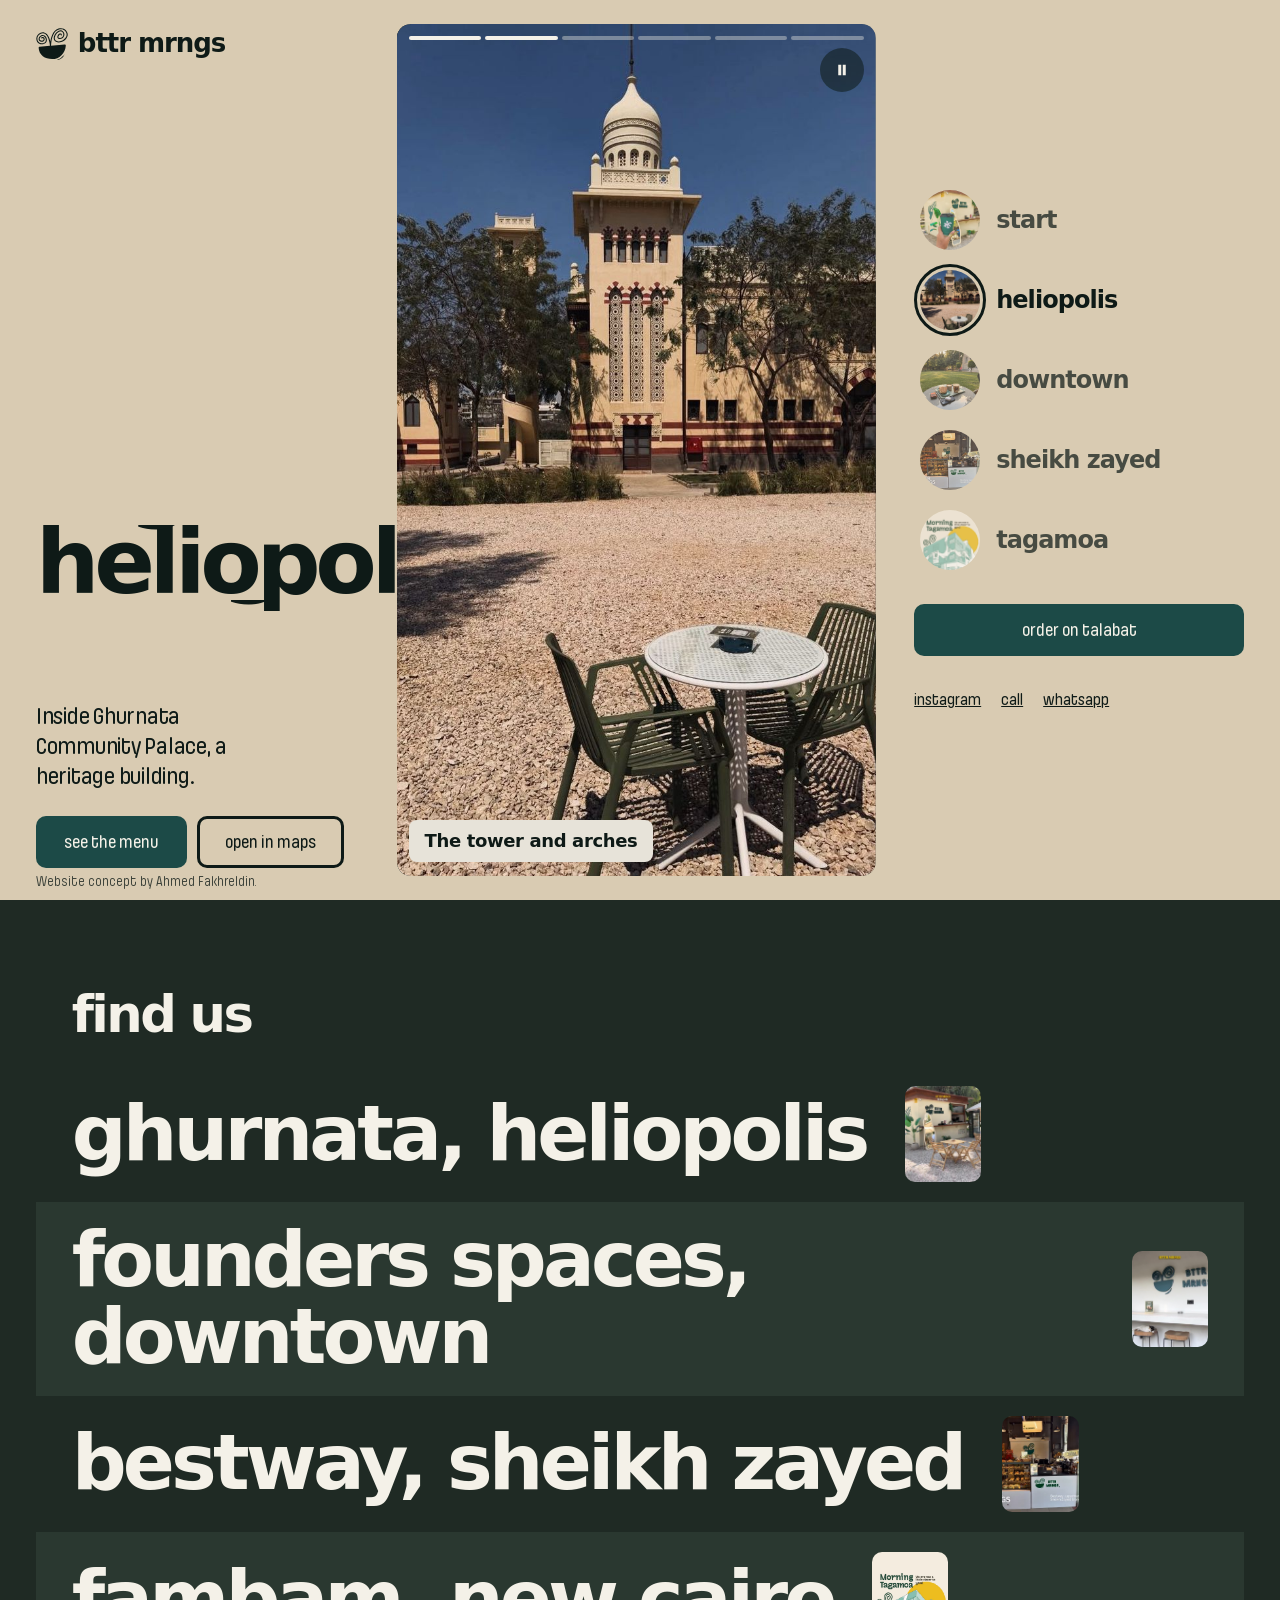
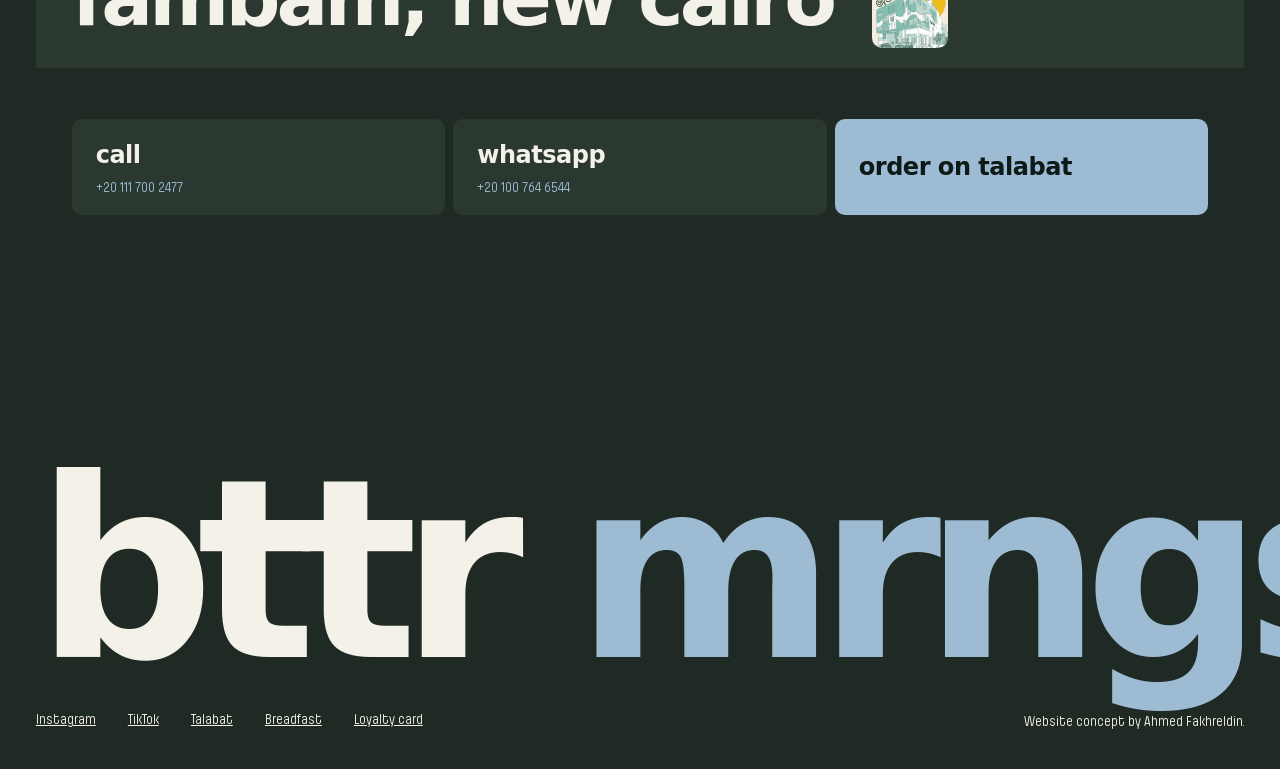
==== commit be06a813: "Stories: the site as a tap-through story viewer of the four places Co-Authored-By: Claude Sonnet 5.5" ====
--- a/index.html
+++ b/index.html
@@ -2,7 +2,7 @@
 <html lang="en">
 <head>
 <meta charset="utf-8">
-<meta name="viewport" content="width=device-width,initial-scale=1,minimum-scale=1">
+<meta name="viewport" content="width=device-width,initial-scale=1,minimum-scale=1,viewport-fit=cover">
 <title>bttr mrngs | A softer start to your day</title>
 <meta name="description" content="Specialty coffee, bowls and bagels from small kiosks in courtyards across Cairo: Heliopolis, Downtown, Sheikh Zayed and Tagamoa.">
 <meta name="theme-color" content="#E7E3D9">
@@ -12,83 +12,44 @@
 <style>html.fl body{opacity:0}body{transition:opacity .25s ease}</style>
 <script>(function(){var h=document.documentElement;h.className+=' js fl';function go(){h.classList.remove('fl')}
 setTimeout(go,1200);if(document.fonts&&document.fonts.load){Promise.all([document.fonts.load('400 18px "Pilcrow Rounded"'),document.fonts.load('700 40px "Pilcrow Rounded"')]).then(go,go)}else{go()}})();</script>
-<link rel="stylesheet" href="fonts.css?v=11">
-<link rel="stylesheet" href="site.css?v=11">
+<link rel="stylesheet" href="fonts.css?v=12">
+<link rel="stylesheet" href="site.css?v=12">
 </head>
-<body data-nav="plate">
-<a class="sr" href="#heliopolis">Skip to content</a>
-<header class="bar" id="bar">
-  <a class="brand" href="index.html?v=11" aria-label="Bttr Mrngs home"><svg class="lg" width="32" height="32" aria-hidden="true" focusable="false"><use href="img/logo-sprite.svg#l"/></svg><span>bttr mrngs</span></a>
-  <nav class="links" aria-label="Main"><a href="menu.html?v=11">menu</a><a href="#visit">find us</a><a href="https://www.instagram.com/bttr.mrngs">instagram</a><a class="btn" href="https://www.talabat.com/egypt/bttr-mrngs">order on talabat</a></nav>
-</header>
+<body>
+<a class="sr" href="#visit">Skip to addresses</a>
 <main>
-<section class="hero" data-c="plate" aria-label="Bttr Mrngs">
-  <div class="tri">
-    <a class="pn pn1" href="#heliopolis"><img src="img/stamp.jpg?v=11" width="720" height="1280" alt="A green ceramic mug on a table under a beige umbrella, in front of the heritage tower, in morning sun" style="object-position:50% 45%"><span class="tag">the tower</span></a>
-    <a class="pn pn2" href="#heliopolis"><img src="img/h-kiosk.jpg?v=11" width="1050" height="1400" alt="The Heliopolis kiosk: cream walls, a timber roof, the logo on the wall and the mirror at the counter" style="object-position:50% 40%"><span class="tag">the kiosk</span></a>
-    <a class="pn pn3" href="#heliopolis"><img src="img/p-arches-dusk.jpg?v=11" width="975" height="1300" alt="The red and cream striped arches of the heritage building at dusk" style="object-position:50% 50%"><span class="tag">the arches</span></a>
+<section class="viewer" data-k="start" aria-label="Bttr Mrngs, four places">
+  <a class="vbrand brand" href="index.html" aria-label="Bttr Mrngs home"><svg aria-hidden="true" focusable="false"><use href="img/logo-sprite.svg#l"/></svg><span>bttr mrngs</span></a>
+  <div class="left">
+    <h1 class="name" aria-label="bttr mrngs"><span class="line"><span class="w"><span>bttr</span></span><span class="w"><span>mrngs</span></span></span></h1>
+    <p class="fact">Specialty coffee, bowls and bagels in four places across Cairo.</p>
+    <div class="btns"><a class="btn cta-main" href="menu.html?v=12">see the menu</a><a class="btn alt maps" href="#" hidden>open in maps</a></div>
   </div>
-  <div class="tabs" role="tablist" aria-label="Pick a view"><button type="button" role="tab" aria-selected="false">the tower</button><button type="button" role="tab" aria-selected="false">the kiosk</button><button type="button" role="tab" aria-selected="false">the arches</button></div>
-  <div class="plate">
-    <h1 class="name"><span class="ln l1"><span>bttr</span></span><span class="ln l2"><span>mrngs</span></span></h1>
-    <div class="side"><p class="lead">A softer start to your day, in four places across Cairo.</p>
-    <a class="btn" href="menu.html?v=11">see the menu</a></div>
+  <div class="frame" role="group" aria-roledescription="carousel" aria-label="Photos from each place. Tap right for next, left for back, hold to pause.">
+    <div class="slides"><figure class="slide" data-ch="0" data-cap="A softer start to your day."><img src="img/h-kiosk.jpg?v=12" alt="The Heliopolis kiosk: cream walls, a timber roof, the logo on the wall and the mirror at the counter, with a green cup in the foreground" loading="eager" draggable="false" style="object-position:50% 40%"></figure><figure class="slide" data-ch="1" data-cap="The kiosk at Ghurnata"><img src="img/b-heliopolis.jpg?v=12" alt="The Heliopolis kiosk with a timber roof, the logo on the wall and wooden chairs on the gravel" loading="lazy" draggable="false" style="object-position:50% 55%"></figure><figure class="slide" data-ch="1" data-cap="The tower and arches"><img src="img/p-arches-day.jpg?v=12" alt="The heritage tower and striped arches over the gravel courtyard" loading="lazy" draggable="false" style="object-position:50% 45%"></figure><figure class="slide" data-ch="1" data-cap="The arches at dusk"><img src="img/p-arches-dusk.jpg?v=12" alt="The red and cream striped arches at dusk" loading="lazy" draggable="false" style="object-position:50% 55%"></figure><figure class="slide" data-ch="1" data-cap="Under the umbrella"><img src="img/stamp.jpg?v=12" alt="A green ceramic mug on a table under a beige umbrella, in front of the tower" loading="lazy" draggable="false" style="object-position:50% 45%"></figure><figure class="slide" data-ch="1" data-cap="A tray in the courtyard"><img src="img/g5.jpg?v=12" alt="A pastry plate and two cups on a tray" loading="lazy" draggable="false" style="object-position:50% 55%"></figure><figure class="slide" data-ch="1" data-cap="A bowl by the arches"><img src="img/p-arches-salad.jpg?v=12" alt="A bowl on a wooden table in front of the striped arches in golden light" loading="lazy" draggable="false" style="object-position:50% 60%"></figure><figure class="slide" data-ch="2" data-cap="The lawn at golden hour"><img src="img/p-golden-lawn.jpg?v=12" alt="A tray with a toasted sandwich and two coffees on a round table on the lawn" loading="lazy" draggable="false" style="object-position:50% 60%"></figure><figure class="slide" data-ch="2" data-cap="The villa and its umbrella"><img src="img/s-villa.jpg?v=12" alt="The Founders Spaces villa behind a beige umbrella with the logo" loading="lazy" draggable="false" style="object-position:50% 50%"></figure><figure class="slide" data-ch="2" data-cap="The garden path"><img src="img/strip-garden.jpg?v=12" alt="A shaded garden path beside the counter" loading="lazy" draggable="false" style="object-position:50% 50%"></figure><figure class="slide" data-ch="2" data-cap="The counter"><img src="img/b-downtown.jpg?v=12" alt="The Downtown counter with the logo on the wall" loading="lazy" draggable="false" style="object-position:50% 45%"></figure><figure class="slide fit" data-ch="3" data-cap="Inside Bestway" style="--sd:#3A2A1F"><img src="img/b-zayed.jpg?v=12" alt="The Sheikh Zayed counter inside Bestway with the logo above it" loading="lazy" draggable="false" style="object-position:50% 50%"></figure><figure class="slide" data-ch="3" data-cap="Pink lemonade"><img src="img/g6.jpg?v=12" alt="A bottle of pink lemonade against the sky" loading="lazy" draggable="false" style="object-position:50% 50%"></figure><figure class="slide" data-ch="4" data-cap="Tagamoa, drawn"><img src="img/b-tagamoa.jpg?v=12" alt="Illustration of the Tagamoa building under a yellow sun, with the logo swirl on its wall" loading="lazy" draggable="false" style="object-position:50% 55%"></figure><figure class="slide" data-ch="4" data-cap="A bowl, a bagel and a latte"><img src="img/s-bowl-terrazzo.jpg?v=12" alt="A bowl, a toasted bagel and a flat white on a marble table" loading="lazy" draggable="false" style="object-position:50% 65%"></figure><figure class="slide" data-ch="4" data-cap="Bagel, bowl, two iced coffees"><img src="img/g2.jpg?v=12" alt="A bagel, a bowl and two iced coffees on a marble table" loading="lazy" draggable="false" style="object-position:50% 60%"></figure><figure class="slide" data-ch="4" data-cap="A bowl and a toasted sandwich"><img src="img/g1.jpg?v=12" alt="A bowl, a toasted sandwich and iced drinks on a marble table" loading="lazy" draggable="false" style="object-position:50% 60%"></figure></div>
+    <div class="bars" aria-hidden="true"></div>
+    <div class="cap" aria-live="polite"></div>
+    <button class="zone prev" type="button" aria-label="Previous photo"></button>
+    <button class="zone next" type="button" aria-label="Next photo"></button>
+    <button class="pp" type="button" aria-label="Pause or play"><svg class="pause" viewBox="0 0 24 24" aria-hidden="true"><path d="M7 5h4v14H7zM13 5h4v14h-4z"/></svg><svg class="play" viewBox="0 0 24 24" aria-hidden="true"><path d="M8 5l11 7-11 7z"/></svg></button>
+    <div class="hint" aria-hidden="true">paused</div>
   </div>
+  <aside class="right">
+    <nav class="tray" aria-label="Places"><button class="tr" type="button" aria-label="start" aria-current="false"><span class="ring"><img src="img/h-kiosk.jpg" alt="" loading="lazy"></span><span>start</span></button><button class="tr" type="button" aria-label="heliopolis" aria-current="false"><span class="ring"><img src="img/p-arches-day.jpg" alt="" loading="lazy"></span><span>heliopolis</span></button><button class="tr" type="button" aria-label="downtown" aria-current="false"><span class="ring"><img src="img/p-golden-lawn.jpg" alt="" loading="lazy"></span><span>downtown</span></button><button class="tr" type="button" aria-label="sheikh zayed" aria-current="false"><span class="ring"><img src="img/b-zayed.jpg" alt="" loading="lazy"></span><span>sheikh zayed</span></button><button class="tr" type="button" aria-label="tagamoa" aria-current="false"><span class="ring"><img src="img/b-tagamoa.jpg" alt="" loading="lazy"></span><span>tagamoa</span></button></nav>
+    <div class="acts"><a class="btn light" href="https://www.talabat.com/egypt/bttr-mrngs">order on talabat</a></div>
+    <div class="links"><a href="https://www.instagram.com/bttr.mrngs">instagram</a><a href="tel:+201117002477">call</a><a href="https://wa.me/201007646544">whatsapp</a></div>
+  </aside>
+  <p class="credit-note">Website concept by Ahmed Fakhreldin.</p>
+  <div hidden><div class="chapter" id="start" data-k="start" data-name="bttr mrngs" data-fact="Specialty coffee, bowls and bagels in four places across Cairo." data-maps=""></div><div class="chapter" id="heliopolis" data-k="heli" data-name="heliopolis" data-fact="Inside Ghurnata Community Palace, a heritage building." data-maps="https://maps.app.goo.gl/hVuqQLFuX6Yu6G9Q8"></div><div class="chapter" id="downtown" data-k="down" data-name="downtown" data-fact="In the garden of the Founders Spaces villa." data-maps="https://maps.app.goo.gl/b7yCesNiAUmF6QfM8"></div><div class="chapter" id="sheikh-zayed" data-k="zayed" data-name="sheikh zayed" data-fact="A counter inside Bestway Supermarket." data-maps="https://maps.app.goo.gl/EzMczVcRt54NBebE9"></div><div class="chapter" id="tagamoa" data-k="tagam" data-name="tagamoa" data-fact="Inside FamBam, next to the Al Masriah Al Lubnaniah bookstore." data-maps="https://maps.app.goo.gl/myzxkgxsY6gkbPu66"></div></div>
 </section>
 
-<section class="ch place heli" id="heliopolis" data-c="heli" aria-labelledby="heliopolis-h">
-  <div class="txt"><h2 id="heliopolis-h" class="rise">heliopolis</h2><p class="rise" style="--i:1">Inside Ghurnata Community Palace, a heritage building with striped arches, a gravel courtyard and olive chairs.</p><a class="btn rise" style="--i:2" href="https://maps.app.goo.gl/hVuqQLFuX6Yu6G9Q8">open in maps</a></div>
-  <div class="pics rise" style="--i:1">
-    <figure class="pic p1"><img src="img/b-heliopolis.jpg" alt="The Heliopolis kiosk with the logo on its cream wall and the mirror at the counter" loading="lazy" style="object-position:50% 55%"></figure>
-    <figure class="pic p2"><img src="img/p-arches-day.jpg" alt="The tower and striped arches over the gravel courtyard" loading="lazy" style="object-position:50% 40%"></figure>
-  </div>
-</section>
-<section class="ch place down rev" id="downtown" data-c="down" aria-labelledby="downtown-h">
-  <div class="txt"><h2 id="downtown-h" class="rise">downtown</h2><p class="rise" style="--i:1">In the garden of the Founders Spaces villa.</p><a class="btn rise" style="--i:2" href="https://maps.app.goo.gl/b7yCesNiAUmF6QfM8">open in maps</a></div>
-  <div class="pics rise" style="--i:1">
-    <figure class="pic p1"><img src="img/p-golden-lawn.jpg" alt="A tray with a toasted sandwich and two coffees on a round table on the lawn at golden hour" loading="lazy" style="object-position:50% 60%"></figure>
-    <figure class="pic p2"><img src="img/strip-garden.jpg" alt="A shaded garden path beside the Downtown counter" loading="lazy" style="object-position:50% 50%"></figure>
-  </div>
-</section>
-<section class="ch place zayed wide" id="sheikh-zayed" data-c="zayed" aria-labelledby="sheikh-zayed-h">
-  <div class="txt"><h2 id="sheikh-zayed-h" class="rise">sheikh zayed</h2><p class="rise" style="--i:1">A white counter inside Bestway Supermarket, with the bakery shelves behind it.</p><a class="btn rise" style="--i:2" href="https://maps.app.goo.gl/EzMczVcRt54NBebE9">open in maps</a></div>
-  <div class="pics rise" style="--i:1">
-    <figure class="pic p1"><img src="img/b-zayed.jpg" alt="The Sheikh Zayed counter inside Bestway with the logo above it" loading="lazy" style="object-position:50% 50%"></figure>
-    <figure class="pic p2"><img src="img/g5.jpg" alt="A pastry plate and two cups on a tray" loading="lazy" style="object-position:50% 55%"></figure>
-  </div>
-</section>
-<section class="ch place tagam rev" id="tagamoa" data-c="tagam" aria-labelledby="tagamoa-h">
-  <div class="txt"><h2 id="tagamoa-h" class="rise">tagamoa</h2><p class="rise" style="--i:1">Inside FamBam in New Cairo, next to the Al Masriah Al Lubnaniah bookstore.</p><a class="btn rise" style="--i:2" href="https://maps.app.goo.gl/myzxkgxsY6gkbPu66">open in maps</a></div>
-  <div class="pics rise" style="--i:1">
-    <figure class="pic p1"><img src="img/b-tagamoa.jpg" alt="Illustration of the Tagamoa building under a yellow sun, with the logo swirl on its wall" loading="lazy" style="object-position:50% 55%"></figure>
-    <figure class="pic p2"><img src="img/g2.jpg" alt="A bagel, a bowl and two iced coffees" loading="lazy" style="object-position:50% 60%"></figure>
-  </div>
-</section>
-
-<section class="ch stucco hour" id="menu" data-c="stucco" aria-labelledby="hr-h">
-  <div class="hd rise"><h2 id="hr-h">on the <span>menu</span></h2><a class="btn" href="menu.html?v=11">every item and price</a></div>
-  <div class="hbody rise" style="--i:1">
-    <div class="dtabs" role="tablist" aria-label="Kind of order"><button class="dtab" role="tab" id="t0" aria-controls="b0" aria-selected="false" type="button">coffee</button><button class="dtab" role="tab" id="t1" aria-controls="b1" aria-selected="false" type="button">bowls</button><button class="dtab" role="tab" id="t2" aria-controls="b2" aria-selected="false" type="button">bagels</button><button class="dtab" role="tab" id="t3" aria-controls="b3" aria-selected="false" type="button">sweets</button></div>
-    <div><ul class="bands" role="tabpanel" id="b0" aria-labelledby="t0" hidden><li class="band" style="--i:0"><span class="pr">110 LE</span><div><b>Flat White</b><span>Coffee</span></div></li><li class="band" style="--i:1"><span class="pr">100 LE</span><div><b>Cortado</b><span>Coffee</span></div></li><li class="band" style="--i:2"><span class="pr">115 LE</span><div><b>Latte</b><span>Coffee</span></div></li><li class="band" style="--i:3"><span class="pr">145 LE</span><div><b>Spanish Latte</b><span>Coffee specials</span></div></li><li class="band" style="--i:4"><span class="pr">135 LE</span><div><b>Salted Caramel Latte</b><span>Coffee specials</span></div></li><li class="band" style="--i:5"><span class="pr">140 LE</span><div><b>Cold Brew</b><span>Cold brew</span></div></li><li class="band" style="--i:6"><span class="pr">145 LE</span><div><b>Matcha Latte</b><span>Matcha</span></div></li></ul><ul class="bands" role="tabpanel" id="b1" aria-labelledby="t1" hidden><li class="band" style="--i:0"><span class="pr">240 LE</span><div><b>Grilled Chicken and Veggies</b><span>Grilled chicken, brown rice, roasted veggies, sweet corn, roasted sesame and almond flakes. 476 cal, 32.4 g protein.</span></div></li><li class="band" style="--i:1"><span class="pr">270 LE</span><div><b>Quinoa Chicken Bowl</b><span>Grilled chicken, quinoa, roasted veggies, chickpeas, red beans and almond flakes. 562 cal, 39.4 g protein.</span></div></li><li class="band" style="--i:2"><span class="pr">210 LE</span><div><b>Totally Vegan</b><span>Brown rice, black lentils, roasted veggies, sweet corn, chickpeas, red beans and almond flakes. 457 cal, 19.4 g protein.</span></div></li><li class="band" style="--i:3"><span class="pr">290 LE</span><div><b>Lean Protein</b><span>Grilled chicken, quinoa or rice, black lentils, roasted veggies, sweet corn, chickpeas, red beans and almond flakes. 590 cal, 47.2 g protein.</span></div></li><li class="band" style="--i:4"><span class="pr">170 LE</span><div><b>Roasted Turkey Toast</b><span>Roasted cold turkey, cheddar, lettuce, tomatoes and ranch on brown sourdough toast.</span></div></li><li class="band" style="--i:5"><span class="pr">185 LE</span><div><b>Grilled Halloumi</b><span>Grilled halloumi, roasted tomatoes, arugula and pesto.</span></div></li><li class="band" style="--i:6"><span class="pr">220 LE</span><div><b>Rocca Salad</b><span>Arugula, cherry tomatoes, pomegranate, parmesan, mushrooms, bell peppers and walnuts with balsamic. Contains walnuts.</span></div></li></ul><ul class="bands" role="tabpanel" id="b2" aria-labelledby="t2" hidden><li class="band" style="--i:0"><span class="pr">70 LE</span><div><b>Plain Bagel</b><span>Bagels</span></div></li><li class="band" style="--i:1"><span class="pr">110 LE</span><div><b>Peanut Butter Bagel</b><span>Bagels</span></div></li><li class="band" style="--i:2"><span class="pr">100 LE</span><div><b>Cream Cheese</b><span>Bagels</span></div></li><li class="band" style="--i:3"><span class="pr">190 LE</span><div><b>Cream Cheese Avocado Bagel</b><span>Bagels</span></div></li><li class="band" style="--i:4"><span class="pr">165 LE</span><div><b>Grilled Halloumi Bagel</b><span>Bagels</span></div></li><li class="band" style="--i:5"><span class="pr">170 LE</span><div><b>Turkey and Cheese Bagel</b><span>Bagels</span></div></li><li class="band" style="--i:6"><span class="pr">290 LE</span><div><b>Smoked Salmon and Cream Cheese</b><span>Bagels</span></div></li></ul><ul class="bands" role="tabpanel" id="b3" aria-labelledby="t3" hidden><li class="band" style="--i:0"><span class="pr">120 LE</span><div><b>Chocolate Brownies</b><span>Cookies and cakes</span></div></li><li class="band" style="--i:1"><span class="pr">125 LE</span><div><b>Brookies</b><span>Basically a brownie on a cookie.</span></div></li><li class="band" style="--i:2"><span class="pr">125 LE</span><div><b>Pistachio Cookie</b><span>Cookies and cakes</span></div></li><li class="band" style="--i:3"><span class="pr">85 LE</span><div><b>Carrot Cake</b><span>Cookies and cakes</span></div></li><li class="band" style="--i:4"><span class="pr">165 LE</span><div><b>San Sebastian</b><span>Basque-style cheesecake with a caramelized golden top and cream cheese in the middle.</span></div></li><li class="band" style="--i:5"><span class="pr">155 LE</span><div><b>Classic Blueberry Cheesecake</b><span>Cookies and cakes</span></div></li><li class="band" style="--i:6"><span class="pr">110 LE</span><div><b>Almond Croissant</b><span>Bakery</span></div></li></ul></div>
-  </div>
-</section>
-
-<section class="ch honey eve" id="counter" data-c="honey" aria-labelledby="pm-h">
-  <h2 id="pm-h"><span>a softer</span><span>start</span></h2>
-  <figure class="print pr1"><img src="img/p-arches-salad.jpg?v=11" width="731" height="1300" alt="A bowl on a wooden table in front of the striped arches in golden light" loading="lazy" style="object-position:50% 60%"></figure>
-  <figure class="print pr2"><img src="img/g4.jpg?v=11" width="731" height="1300" alt="A flat white on a white perforated table in hard sun" loading="lazy" style="object-position:50% 70%"></figure>
-  <figure class="print pr3"><img src="img/g3.jpg?v=11" width="975" height="1300" alt="A flat white on the walnut counter" loading="lazy" style="object-position:50% 62%"></figure>
-  <p class="say">Printed on the counter at the Heliopolis kiosk.</p>
-</section>
-
-<section class="ch night visit" id="visit" data-c="night" aria-labelledby="visit-h">
-  <div class="strip" aria-hidden="true"><div class="track"><img src="img/g1.jpg" alt="" loading="lazy"><img src="img/p-arches-day.jpg" alt="" loading="lazy"><img src="img/g4.jpg" alt="" loading="lazy"><img src="img/b-downtown.jpg" alt="" loading="lazy"><img src="img/g2.jpg" alt="" loading="lazy"><img src="img/strip-garden.jpg" alt="" loading="lazy"><img src="img/g3.jpg" alt="" loading="lazy"><img src="img/p-arches-salad.jpg" alt="" loading="lazy"><img src="img/g5.jpg" alt="" loading="lazy"><img src="img/b-zayed.jpg" alt="" loading="lazy"><img src="img/g6.jpg" alt="" loading="lazy"><img src="img/h-arches.jpg" alt="" loading="lazy"><img src="img/g7.jpg" alt="" loading="lazy"><img aria-hidden="true" src="img/g1.jpg" alt="" loading="lazy"><img aria-hidden="true" src="img/p-arches-day.jpg" alt="" loading="lazy"><img aria-hidden="true" src="img/g4.jpg" alt="" loading="lazy"><img aria-hidden="true" src="img/b-downtown.jpg" alt="" loading="lazy"><img aria-hidden="true" src="img/g2.jpg" alt="" loading="lazy"><img aria-hidden="true" src="img/strip-garden.jpg" alt="" loading="lazy"><img aria-hidden="true" src="img/g3.jpg" alt="" loading="lazy"><img aria-hidden="true" src="img/p-arches-salad.jpg" alt="" loading="lazy"><img aria-hidden="true" src="img/g5.jpg" alt="" loading="lazy"><img aria-hidden="true" src="img/b-zayed.jpg" alt="" loading="lazy"><img aria-hidden="true" src="img/g6.jpg" alt="" loading="lazy"><img aria-hidden="true" src="img/h-arches.jpg" alt="" loading="lazy"><img aria-hidden="true" src="img/g7.jpg" alt="" loading="lazy"></div></div>
-  <h2 id="visit-h">find us</h2>
-  <div class="rows"><a class="crow" href="https://maps.app.goo.gl/hVuqQLFuX6Yu6G9Q8"><span>ghurnata, heliopolis</span><span class="ph"><img src="img/b-heliopolis.jpg" alt="The Heliopolis kiosk with its timber roof and mirror" loading="lazy" style="object-position:50% 60%"></span></a><a class="crow" href="https://maps.app.goo.gl/b7yCesNiAUmF6QfM8"><span>founders spaces, downtown</span><span class="ph"><img src="img/b-downtown.jpg" alt="The Downtown counter with the logo on the wall" loading="lazy" style="object-position:50% 40%"></span></a><a class="crow" href="https://maps.app.goo.gl/EzMczVcRt54NBebE9"><span>bestway, sheikh zayed</span><span class="ph"><img src="img/b-zayed.jpg" alt="The Sheikh Zayed counter inside Bestway" loading="lazy" style="object-position:62% 45%"></span></a><a class="crow" href="https://maps.app.goo.gl/myzxkgxsY6gkbPu66"><span>fambam, new cairo</span><span class="ph"><img src="img/b-tagamoa.jpg" alt="Illustration of the Tagamoa building under a yellow sun" loading="lazy" style="object-position:50% 55%"></span></a></div>
+<section class="ch night visit" id="visit" aria-labelledby="visit-h">
+  <h2 id="visit-h" class="rise">find us</h2>
+  <div class="rows"><a class="crow rise" href="https://maps.app.goo.gl/hVuqQLFuX6Yu6G9Q8"><span>ghurnata, heliopolis</span><span class="ph"><img src="img/b-heliopolis.jpg" alt="The Heliopolis kiosk" loading="lazy" style="object-position:50% 60%"></span></a><a class="crow rise" href="https://maps.app.goo.gl/b7yCesNiAUmF6QfM8"><span>founders spaces, downtown</span><span class="ph"><img src="img/b-downtown.jpg" alt="The Downtown counter" loading="lazy" style="object-position:50% 40%"></span></a><a class="crow rise" href="https://maps.app.goo.gl/EzMczVcRt54NBebE9"><span>bestway, sheikh zayed</span><span class="ph"><img src="img/b-zayed.jpg" alt="The Sheikh Zayed counter inside Bestway" loading="lazy" style="object-position:62% 45%"></span></a><a class="crow rise" href="https://maps.app.goo.gl/myzxkgxsY6gkbPu66"><span>fambam, new cairo</span><span class="ph"><img src="img/b-tagamoa.jpg" alt="Illustration of the Tagamoa building" loading="lazy" style="object-position:50% 55%"></span></a></div>
   <div class="three">
-    <a class="cell" href="tel:+201117002477">call<small>+20 111 700 2477</small></a>
-    <a class="cell" href="https://wa.me/201007646544">whatsapp<small>+20 100 764 6544</small></a>
-    <a class="cell go" href="https://www.talabat.com/egypt/bttr-mrngs">order on talabat</a>
+    <a class="cell rise" href="tel:+201117002477">call<small>+20 111 700 2477</small></a>
+    <a class="cell rise" style="--i:1" href="https://wa.me/201007646544">whatsapp<small>+20 100 764 6544</small></a>
+    <a class="cell go rise" style="--i:2" href="https://www.talabat.com/egypt/bttr-mrngs">order on talabat</a>
   </div>
   <div style="height:clamp(40px,5vw,72px)"></div>
 </section>
@@ -100,6 +61,6 @@
     <span class="credit">Website concept by Ahmed Fakhreldin.</span>
   </div>
 </footer>
-<script src="site.js?v=11" defer></script>
+<script src="site.js?v=12" defer></script>
 </body>
 </html>
--- a/site.css
+++ b/site.css
@@ -1,14 +1,13 @@
 :root{
-  /* the five fields, sampled from the photographs */
   --sky:#9DBBD3;--stucco:#E7E3D9;--sand:#D7C4A9;--honey:#C9954F;--night:#1F2A24;--night2:#2A3830;
-  --heli:#D9CBB2;--leaf:#6E7351;--walnut:#56402F;--mint:#93C1B5;--sun:#D8C25D;
+  --heli:#D9CBB2;--leaf:#6E7351;--walnut:#56402F;--mint:#93C1B5;
   --forest:#1C4A47;--ink:#0E1A17;--cream:#F4F1E8;--soft:#3C4A44;
-  --plate:var(--stucco);
+  --bg:var(--stucco);--fg:var(--ink);--plate:var(--stucco);
   --nav-bg:var(--stucco);--nav-ink:var(--ink);
-  --gut:clamp(16px,2.8vw,40px);--r:8px;
+  --gut:clamp(16px,2.8vw,40px);--r:10px;
   --fs-s:14px;--fs-t:18px;--fs-l:24px;--fs-h:clamp(36px,4vw,60px);
   --ease:cubic-bezier(.23,1,.32,1);
-  --bar:64px;
+  --bar:64px;--dur:5s;
 }
 *,*::before,*::after{box-sizing:border-box}
 html{-webkit-text-size-adjust:100%;overflow-x:clip;scroll-padding-top:var(--bar)}
@@ -20,115 +19,91 @@
 ul{padding:0;list-style:none}
 h1,h2,h3{font-weight:700;line-height:.9;letter-spacing:-.05em;text-transform:lowercase;text-wrap:balance}
 p{text-wrap:pretty}
+button{font:inherit;color:inherit}
 :focus-visible{outline:3px solid var(--forest);outline-offset:3px;border-radius:var(--r)}
-.night :focus-visible{outline-color:var(--sky)}
+.night :focus-visible,.dark :focus-visible{outline-color:var(--sky)}
 .sr{position:absolute;width:1px;height:1px;overflow:hidden;clip:rect(0 0 0 0);white-space:nowrap}
 ::selection{background:var(--forest);color:var(--cream)}
-.btn{display:inline-flex;align-items:center;justify-content:center;min-height:52px;padding:0 28px;border-radius:var(--r);background:var(--forest);color:var(--cream);font:500 var(--fs-t)/1 'Pilcrow Rounded',sans-serif;text-decoration:none;transition:transform .16s var(--ease),background-color .16s ease;white-space:nowrap;border:0;cursor:pointer}
+.btn{display:inline-flex;align-items:center;justify-content:center;min-height:52px;padding:0 28px;border-radius:var(--r);background:var(--forest);color:var(--cream);font:500 var(--fs-t)/1 'Pilcrow Rounded',sans-serif;text-decoration:none;transition:transform .16s var(--ease),background-color .16s ease,color .16s ease;white-space:nowrap;border:0;cursor:pointer}
 .btn:active{transform:scale(.97)}
-.btn.sky{background:var(--sky);color:var(--ink)}
-@media (hover:hover) and (pointer:fine){.btn:hover{background:var(--ink)}.btn.sky:hover{background:var(--cream)}}
-
-/* ---------- bar: takes the colour of the chapter under it ---------- */
-.bar{position:sticky;top:0;z-index:30;height:var(--bar);background:var(--nav-bg);color:var(--nav-ink);display:flex;align-items:center;justify-content:space-between;gap:16px;padding:0 var(--gut);transition:background-color .35s ease,color .35s ease}
-.brand{display:flex;align-items:center;gap:10px;text-decoration:none;font-weight:700;font-size:26px;letter-spacing:-.04em;text-transform:lowercase;white-space:nowrap}
-.brand img{width:32px;height:auto}
-.brand .lg{fill:currentColor}
-.links{display:flex;align-items:center;gap:clamp(16px,2.4vw,36px);font-weight:500}
-.links a{text-decoration:none;min-height:44px;display:inline-flex;align-items:center}
-.links .btn{min-height:44px;padding:0 20px;font-size:16px;background:var(--forest);color:var(--cream)}
-@media (hover:hover) and (pointer:fine){.links a:not(.btn):hover{text-decoration:underline;text-underline-offset:.25em;text-decoration-thickness:2px}}
-
-/* ---------- hero: three lights, one plate ---------- */
-.hero{position:relative;height:calc(100svh - var(--bar));height:calc(100dvh - var(--bar));min-height:560px;overflow:hidden;background:var(--plate)}
-.tri{position:absolute;inset:0;display:grid;grid-template-columns:repeat(3,minmax(0,1fr))}
-.pn{position:relative;display:block;overflow:hidden;text-decoration:none;background:var(--night)}
-.pn img{position:absolute;inset:0;width:100%;height:100%;object-fit:cover;transition:transform .8s var(--ease)}
-@media (hover:hover) and (pointer:fine){.pn:hover img{transform:scale(1.04)}}
-.tag{position:absolute;top:20px;left:20px;z-index:2;display:inline-flex;align-items:center;min-height:44px;padding:0 18px;border-radius:var(--r);font-weight:700;font-size:var(--fs-t);letter-spacing:-.02em;text-transform:lowercase}
-.pn1 .tag{background:var(--sky);color:var(--ink)}
-.pn2 .tag{background:var(--stucco);color:var(--ink)}
-.pn3 .tag{background:var(--sand);color:var(--ink)}
-.plate{position:absolute;z-index:3;left:0;right:0;bottom:0;background:var(--plate);padding:24px var(--gut) 28px;display:grid;grid-template-columns:minmax(0,1fr) minmax(0,27ch);column-gap:clamp(24px,4vw,64px);align-items:end;transition:background-color .35s ease}
-.plate .side{display:grid;gap:16px;justify-items:start;padding-bottom:10px}
-.name{font-size:clamp(84px,12.6vw,200px);line-height:.82;letter-spacing:-.06em;white-space:nowrap}
-.name .ln{display:inline-block;overflow:hidden;padding-bottom:.14em;margin-bottom:-.14em;vertical-align:bottom}
-.name .ln>span{display:block}
-.name .l1{margin-right:.18em}
-.name .l1{color:var(--forest)}
-.name .l2{color:var(--ink)}
-.lead{font-size:var(--fs-l);line-height:1.25;max-width:27ch;font-weight:500;letter-spacing:-.01em}
-.lead b{font-weight:700;display:block}
-.tabs{display:none}
-@media (prefers-reduced-motion:no-preference){
-  .name .ln>span{animation:rise 1s var(--ease) both}
-  .name .l2>span{animation-delay:.11s}
-  .plate .lead,.plate .btn{animation:fade .7s var(--ease) .5s both}
-  @keyframes rise{from{transform:translateY(105%)}to{transform:none}}
-  @keyframes fade{from{opacity:0;transform:translateY(12px)}to{opacity:1;transform:none}}
-}
-
-/* ---------- chapters ---------- */
-.ch{min-height:90svh;padding:clamp(56px,7vw,112px) var(--gut);position:relative}
-.ch h2{font-size:clamp(110px,14vw,220px);line-height:.82}
-.sky{background:var(--sky);color:var(--ink)}
-.stucco{background:var(--stucco);color:var(--ink)}
-.honey{background:var(--honey);color:var(--ink)}
-.night{background:var(--night);color:var(--cream)}
-
-.place{display:grid;grid-template-columns:minmax(0,7fr) minmax(0,5fr);gap:clamp(24px,5vw,80px);align-items:stretch;min-height:92svh}
-.place.rev{grid-template-columns:minmax(0,5fr) minmax(0,7fr)}
-.place.rev .txt{order:2}
-.place .txt{display:grid;gap:clamp(20px,2.4vw,36px);align-content:end;justify-items:start}
-.place h2{font-size:clamp(72px,9.4vw,160px);line-height:.82;letter-spacing:-.06em}
-.place p{font-size:var(--fs-l);line-height:1.3;max-width:26ch;font-weight:500;letter-spacing:-.01em}
-.place .pics{position:relative;min-height:60svh}
-.place .pic{position:absolute;overflow:hidden;border-radius:var(--r);background:var(--sand);margin:0}
-.place .pic img{width:100%;height:100%;object-fit:cover}
-.place .p1{left:0;top:0;width:68%;bottom:14%}
-.place .p2{right:0;bottom:0;width:44%;aspect-ratio:4/5}
-.place.wide .p1{width:100%;bottom:22%}
-.place.wide .p2{width:38%;aspect-ratio:3/4}
-.heli{background:var(--heli);color:var(--ink)}
-.down{background:var(--leaf);color:var(--cream)}
-.zayed{background:var(--walnut);color:var(--cream)}
-.tagam{background:var(--mint);color:var(--ink)}
-.down .btn,.zayed .btn{background:var(--cream);color:var(--ink)}
-@media (hover:hover) and (pointer:fine){.down .btn:hover,.zayed .btn:hover{background:var(--sky)}}
-.cap{font-size:var(--fs-s);margin-top:12px}
-
-/* the menu, by kind */
-.hour{display:grid;gap:clamp(32px,4vw,56px)}
-.hour .hd{display:flex;justify-content:space-between;align-items:flex-end;gap:24px;flex-wrap:wrap}
-.hour h2{font-size:var(--fs-h);line-height:.95;max-width:12ch}
-.hour h2 span{color:var(--soft)}
-.hbody{display:grid;grid-template-columns:150px minmax(0,1fr);gap:clamp(24px,3vw,40px);align-items:start}
-.dtabs{display:grid;gap:6px}
-.dtab{appearance:none;border:0;cursor:pointer;text-align:left;min-height:64px;padding:0 18px;border-radius:var(--r);background:var(--sand);color:var(--ink);font:700 var(--fs-t)/1 'Pilcrow Rounded',sans-serif;letter-spacing:-.02em;text-transform:lowercase;transition:background-color .16s ease,color .16s ease,transform .16s var(--ease)}
-.dtab:active{transform:scale(.97)}
-.dtab[aria-selected="true"]{background:var(--ink);color:var(--cream)}
-@media (hover:hover) and (pointer:fine){.dtab[aria-selected="false"]:hover{background:var(--sky)}}
-.bands{display:grid;gap:4px}
-.bands[hidden]{display:none}
-.band{display:grid;grid-template-columns:120px minmax(0,1fr);align-items:center;gap:20px;min-height:76px;padding:12px 20px;border-radius:var(--r);background:var(--sand)}
-.band:nth-child(even){background:#DDCDB5}
-.band .pr{font-size:var(--fs-l);font-weight:700;letter-spacing:-.03em;font-variant-numeric:tabular-nums;white-space:nowrap}
-.band b{font-weight:700;font-size:var(--fs-t);display:block;line-height:1.2}
-.band span{font-size:var(--fs-s);color:var(--soft)}
-@media (prefers-reduced-motion:no-preference){.bands:not([hidden]) .band{animation:fade .35s var(--ease) both;animation-delay:calc(var(--i,0)*30ms)}}
-
-/* prints dropped on the headline */
-.eve{min-height:100svh;padding:0;overflow:hidden;display:grid;place-items:center}
-.eve h2{position:relative;z-index:1;text-align:center;font-size:clamp(130px,16vw,260px);line-height:.8}
-.eve h2 span{display:block}
-.print{position:absolute;z-index:2;width:19vw;aspect-ratio:3/4;background:var(--cream);padding:8px;margin:0;transition:transform .2s var(--ease)}
-.print img{width:100%;height:100%;object-fit:cover}
-.pr1{left:3%;top:12%;transform:rotate(-8deg)}
-.pr2{left:78%;top:10%;transform:rotate(6deg);z-index:3}
-.pr3{width:14vw;left:46%;bottom:-12%;transform:rotate(-4deg)}
-@media (hover:hover) and (pointer:fine){.print:hover{transform:rotate(0);z-index:5}}
-.print.up{transform:rotate(0);z-index:5}
-.eve .say{position:absolute;z-index:4;left:var(--gut);bottom:24px;font-size:var(--fs-t);max-width:26ch;font-weight:500}
+.btn.light{background:var(--cream);color:var(--ink)}
+@media (hover:hover) and (pointer:fine){.btn:hover{background:var(--ink)}.btn.light:hover{background:var(--sky)}}
+
+/* page-to-page: the menu slides up out of the story */
+@view-transition{navigation:auto}
+.brand{view-transition-name:brand}
+::view-transition-old(root){animation:vt-out .3s ease both}
+::view-transition-new(root){animation:vt-in .55s var(--ease) both}
+@keyframes vt-out{to{opacity:0;transform:translateY(-12px)}}
+@keyframes vt-in{from{opacity:0;transform:translateY(28px)}}
+
+/* ---------- the story viewer ---------- */
+.viewer{position:relative;height:100svh;height:100dvh;min-height:600px;background:var(--bg);color:var(--fg);display:grid;grid-template-columns:minmax(0,1fr) auto minmax(250px,330px);column-gap:clamp(24px,3vw,56px);align-items:center;padding:24px var(--gut);transition:background-color .7s var(--ease),color .7s var(--ease);overflow:hidden}
+.viewer[data-k="start"]{--bg:var(--stucco);--fg:var(--ink);--btn:var(--forest);--btn-ink:var(--cream)}
+.viewer[data-k="heli"]{--bg:var(--heli);--fg:var(--ink);--btn:var(--forest);--btn-ink:var(--cream)}
+.viewer[data-k="down"]{--bg:var(--leaf);--fg:var(--cream);--btn:var(--cream);--btn-ink:var(--ink)}
+.viewer[data-k="zayed"]{--bg:var(--walnut);--fg:var(--cream);--btn:var(--cream);--btn-ink:var(--ink)}
+.viewer[data-k="tagam"]{--bg:var(--mint);--fg:var(--ink);--btn:var(--forest);--btn-ink:var(--cream)}
+.viewer .btn{background:var(--btn);color:var(--btn-ink)}
+.viewer .btn.alt{background:transparent;color:var(--fg);outline:3px solid currentColor;outline-offset:-3px}
+@media (hover:hover) and (pointer:fine){.viewer .btn:hover{background:var(--fg);color:var(--bg)}}
+.vbrand{position:absolute;top:24px;left:var(--gut);z-index:5;display:flex;align-items:center;gap:10px;text-decoration:none;font-weight:700;font-size:26px;letter-spacing:-.04em;text-transform:lowercase}
+.vbrand svg{width:32px;height:32px;fill:currentColor}
+.left{align-self:stretch;display:grid;align-content:end;gap:24px;padding:88px 0 8px;min-width:0}
+.name{font-size:clamp(64px,7vw,128px);line-height:.84;letter-spacing:-.06em;min-height:1.7em;position:relative}
+.name .w{display:block;overflow:hidden;padding-bottom:.12em;margin-bottom:-.12em}
+.name .w>span{display:block}
+.name .out{position:absolute;left:0;top:0;right:0}
+.fact{font-size:var(--fs-l);line-height:1.25;max-width:22ch;font-weight:500;letter-spacing:-.01em;min-height:3.8em}
+.left .btn{justify-self:start}
+.frame{position:relative;height:min(calc(100svh - 48px),920px);height:min(calc(100dvh - 48px),920px);aspect-ratio:9/16;border-radius:14px;overflow:hidden;background:var(--night);touch-action:pan-y;user-select:none;-webkit-user-select:none}
+.slides{position:absolute;inset:0}
+.slide{position:absolute;inset:0;visibility:hidden;margin:0;background:var(--sd,var(--night))}
+.slide img{width:100%;height:100%;object-fit:cover;-webkit-user-drag:none}
+.slide.fit img{object-fit:contain}
+.slide.on{visibility:visible;z-index:2}
+.slide.was{visibility:visible;z-index:1}
+.frame[data-d="1"] .slide.on{animation:wipe-f .85s var(--ease) both}
+.frame[data-d="-1"] .slide.on{animation:wipe-b .85s var(--ease) both}
+.slide.on img{animation:settle 6s var(--ease) both}
+@keyframes wipe-f{from{clip-path:inset(0 0 0 100%)}to{clip-path:inset(0 0 0 0)}}
+@keyframes wipe-b{from{clip-path:inset(0 100% 0 0)}to{clip-path:inset(0 0 0 0)}}
+@keyframes settle{from{transform:scale(1.09)}to{transform:scale(1)}}
+.bars{position:absolute;z-index:6;top:12px;left:12px;right:12px;display:flex;gap:4px}
+.bars i{flex:1 1 0;height:4px;border-radius:2px;background:rgba(244,241,232,.38);overflow:hidden}
+.bars b{display:block;height:100%;width:0;background:var(--cream);transform-origin:left}
+.bars i.done b{width:100%}
+.bars i.cur b{animation:fill var(--dur) linear forwards}
+.frame.paused .bars i.cur b{animation-play-state:paused}
+@keyframes fill{to{width:100%}}
+.cap{position:absolute;z-index:6;left:12px;bottom:14px;max-width:calc(100% - 24px);background:var(--stucco);color:var(--ink);border-radius:8px;padding:10px 16px;font-size:var(--fs-t);font-weight:700;letter-spacing:-.02em;line-height:1.2}
+.cap.swap{animation:capin .5s var(--ease) both}
+@keyframes capin{from{opacity:0;transform:translateY(10px)}}
+.zone{position:absolute;z-index:4;top:0;bottom:0;border:0;background:transparent;cursor:pointer;padding:0;-webkit-tap-highlight-color:transparent}
+.zone.prev{left:0;width:34%}
+.zone.next{right:0;width:66%}
+.pp{position:absolute;z-index:7;top:24px;right:12px;width:44px;height:44px;border-radius:50%;border:0;background:rgba(14,26,23,.55);color:var(--cream);display:grid;place-items:center;cursor:pointer}
+.pp svg{width:18px;height:18px;fill:currentColor}
+.pp .play{display:none}
+.frame.paused .pp .play{display:block}.frame.paused .pp .pause{display:none}
+.right{align-self:stretch;display:grid;align-content:center;gap:28px;padding:8px 0}
+.tray{display:grid;gap:8px}
+.tr{appearance:none;border:0;background:transparent;display:flex;align-items:center;gap:16px;text-align:left;cursor:pointer;padding:6px;border-radius:var(--r);font-weight:700;font-size:var(--fs-l);letter-spacing:-.04em;text-transform:lowercase;transition:transform .2s var(--ease),opacity .2s ease;opacity:.72}
+.tr .ring{flex:0 0 auto;width:60px;height:60px;border-radius:50%;overflow:hidden;outline:3px solid transparent;outline-offset:3px;transition:outline-color .25s ease}
+.tr .ring img{width:100%;height:100%;object-fit:cover}
+.tr[aria-current="true"]{opacity:1}
+.tr[aria-current="true"] .ring{outline-color:currentColor}
+@media (hover:hover) and (pointer:fine){.tr:hover{opacity:1;transform:translateX(4px)}}
+.acts{display:grid;gap:10px;justify-items:stretch}
+.acts .btn{width:100%}
+.links{display:flex;flex-wrap:wrap;gap:6px 20px;font-size:16px;font-weight:500}
+.links a{min-height:32px;display:inline-flex;align-items:center}
+.credit-note{position:absolute;left:var(--gut);bottom:8px;font-size:var(--fs-s);opacity:.8}
+.mname{display:none}
+
+/* the one live line: the page waits for you */
+.hint{position:absolute;z-index:7;left:50%;top:50%;transform:translate(-50%,-50%);background:var(--cream);color:var(--ink);border-radius:var(--r);padding:10px 16px;font-weight:700;font-size:16px;pointer-events:none;opacity:0}
+.frame.held .hint{opacity:1}
 
 /* contact */
 .visit{padding:clamp(56px,7vw,112px) 0 0;min-height:0}
@@ -186,48 +161,68 @@
 @media (hover:hover) and (pointer:fine){.bcard:hover{background:var(--ink);color:var(--cream)}.bcard:hover span{color:var(--cream)}}
 @media (min-width:1100px){.chips{flex-wrap:wrap;overflow:visible}.cat{scroll-margin-top:200px}.art{top:220px}}
 
-/* ---------- entrances ---------- */
+
+/* ---------- menu page ---------- */
+.bar{position:sticky;top:0;z-index:30;height:var(--bar);background:var(--nav-bg);color:var(--nav-ink);display:flex;align-items:center;justify-content:space-between;gap:16px;padding:0 var(--gut)}
+.brand{display:flex;align-items:center;gap:10px;text-decoration:none;font-weight:700;font-size:26px;letter-spacing:-.04em;text-transform:lowercase;white-space:nowrap}
+.brand svg{width:32px;height:32px;fill:currentColor}
+.links.top{gap:clamp(16px,2.4vw,36px);font-weight:500;align-items:center}
+.links.top .btn{min-height:44px;padding:0 20px;font-size:16px}
+.mtop{padding:clamp(40px,6vw,88px) var(--gut) clamp(32px,4vw,56px);background:var(--stucco)}
+.mtop h1{font-size:clamp(64px,9vw,140px);line-height:.85;max-width:12ch}
+.mtop p{margin-top:20px;font-size:var(--fs-l);max-width:30ch;font-weight:500;line-height:1.25}
+.chips{position:sticky;top:var(--bar);z-index:20;background:var(--stucco);display:flex;gap:8px;overflow-x:auto;scrollbar-width:none;padding:10px var(--gut);-webkit-overflow-scrolling:touch}
+.chips::-webkit-scrollbar{display:none}
+.chips a{flex:0 0 auto;display:inline-flex;align-items:center;min-height:44px;padding:0 18px;border-radius:var(--r);background:var(--sand);text-decoration:none;font-weight:500;font-size:16px;transition:background-color .16s ease,color .16s ease}
+.chips a[aria-current="true"]{background:var(--ink);color:var(--cream)}
+.cat{padding:clamp(100px,10vw,128px) var(--gut) 0;scroll-margin-top:150px;display:grid;gap:20px}
+.cat h2{font-size:var(--fs-h);line-height:.95}
+.cat .note{color:var(--soft);font-size:16px;max-width:60ch}
+.catbody{display:grid;grid-template-columns:minmax(0,7fr) minmax(0,3fr);gap:clamp(24px,4vw,64px);align-items:start}
+.catbody.noart{grid-template-columns:minmax(0,1fr)}
+.items{display:grid;grid-template-columns:repeat(2,minmax(0,1fr));column-gap:clamp(32px,5vw,80px);row-gap:18px;align-content:start}
+.item{display:grid;grid-template-columns:minmax(0,1fr) auto;column-gap:16px}
+.item b{font-weight:700}
+.item .pr{font-weight:700;font-variant-numeric:tabular-nums;text-align:right;white-space:nowrap}
+.item .d{grid-column:1;color:var(--soft);font-size:16px;line-height:1.4;max-width:46ch}
+.art{width:100%;aspect-ratio:4/5;position:sticky;top:170px;overflow:hidden;border-radius:var(--r);background:var(--sand)}
+.art img{width:100%;height:100%;object-fit:cover}
+.branches{margin-top:clamp(100px,10vw,128px);background:var(--sky);padding:clamp(56px,7vw,104px) var(--gut)}
+.branches h2{font-size:var(--fs-h);margin-bottom:24px}
+.bgrid{display:grid;grid-template-columns:repeat(auto-fit,minmax(min(100%,240px),1fr));gap:8px}
+.bcard{display:grid;gap:4px;padding:22px;border-radius:var(--r);background:var(--sand);text-decoration:none}
+.bcard strong{font-size:var(--fs-l);line-height:1.1;letter-spacing:-.03em;text-transform:lowercase}
+.bcard span{color:var(--soft);font-size:var(--fs-t)}
+@media (hover:hover) and (pointer:fine){.bcard:hover{background:var(--ink);color:var(--cream)}.bcard:hover span{color:var(--cream)}}
+@media (min-width:1100px){.chips{flex-wrap:wrap;overflow:visible}.cat{scroll-margin-top:200px}.art{top:220px}}
+.ch{padding:clamp(56px,7vw,112px) var(--gut);position:relative}
+.night{background:var(--night);color:var(--cream)}
+
 html.js .rise{opacity:0;transform:translateY(20px);transition:opacity .45s var(--ease),transform .45s var(--ease);transition-delay:calc(var(--i,0)*70ms)}
 html.js .rise.in{opacity:1;transform:none}
 
 /* ---------- phone ---------- */
 @media (max-width:900px){
   :root{--bar:56px}
-  .brand{font-size:22px}.brand img{width:28px}
-  .links a:not(.btn):not(:first-child){display:none}
-  .links .btn{display:none}
-  .hero{min-height:620px}
-  .tri{display:block}
-  .pn{position:absolute;inset:0;display:none}
-  .pn.on{display:block}
-  .tag{display:none}
-  .tabs{display:flex;gap:6px;position:absolute;z-index:4;top:12px;left:12px;right:12px}
-  .tabs button{appearance:none;border:0;flex:1 1 0;min-height:44px;border-radius:var(--r);font:700 16px/1 'Pilcrow Rounded',sans-serif;letter-spacing:-.02em;text-transform:lowercase;cursor:pointer;color:var(--ink)}
-  .tabs button:nth-child(1){background:var(--sky)}.tabs button:nth-child(2){background:var(--stucco)}.tabs button:nth-child(3){background:var(--sand)}
-  .tabs button[aria-selected="true"]{background:var(--ink);color:var(--cream)}
-  .plate{grid-template-columns:minmax(0,1fr);row-gap:12px;padding:16px var(--gut) 20px}
-  .plate .side{padding-bottom:0;gap:12px}
-  .name{font-size:19vw}
-  .lead{font-size:18px;max-width:none}
-  .ch{padding:80px var(--gut)}
-  .ch h2{font-size:30vw}
-  .place,.place.rev{grid-template-columns:minmax(0,1fr);min-height:0;gap:28px}
-  .place.rev .txt{order:0}
-  .place h2{font-size:18vw}
-  .place .pics{min-height:96vw}
-  .hbody{grid-template-columns:minmax(0,1fr)}
-  .dtabs{grid-template-columns:repeat(4,minmax(0,1fr))}
-  .dtab{min-height:56px;text-align:center;padding:0 4px;font-size:16px}
-  .band{grid-template-columns:96px minmax(0,1fr);padding:12px 16px}
-  .hour h2{font-size:clamp(36px,10vw,60px)}
-  .eve{min-height:78svh}
-  .eve h2{font-size:min(22vw,170px)}
-  .print{width:min(30vw,190px)}
-  .pr1{left:2%;top:3%;transform:rotate(-6deg)}
-  .pr2{left:auto;right:2%;top:auto;bottom:4%;transform:rotate(5deg)}
-  .pr3{display:none}
-  .eve .say{font-size:15px;bottom:16px}
-  .strip img{height:110px}
+  .brand{font-size:22px}.brand svg{width:28px;height:28px}
+  .links.top a:not(.btn){display:none}.links.top .btn{display:none}
+  .viewer{display:grid;grid-template-columns:minmax(0,1fr);grid-template-rows:auto minmax(0,1fr) auto;row-gap:10px;padding:10px 0 0;min-height:560px;align-items:stretch}
+  .vbrand{display:none}
+  .right{order:1;padding:0 12px;gap:0}
+  .right .acts,.right .links{display:none}
+  .tray{display:flex;gap:6px;overflow-x:auto;scrollbar-width:none}
+  .tray::-webkit-scrollbar{display:none}
+  .tr{flex:0 0 auto;flex-direction:column;gap:4px;font-size:13px;padding:4px;letter-spacing:-.02em;min-width:64px;align-items:center}
+  .tr .ring{width:48px;height:48px}
+  .frame{order:2;height:auto;width:100%;aspect-ratio:auto;border-radius:0;min-height:0}
+  .left{order:3;padding:12px 16px 16px;gap:10px;align-content:start;background:var(--bg);transition:background-color .7s var(--ease)}
+  .name{font-size:15vw;min-height:1.05em}
+  .name .w{display:inline-block;overflow:hidden;margin-right:.22em}
+  .fact{font-size:18px;min-height:2.6em;max-width:none}
+  .left .btns{display:flex;gap:8px;flex-wrap:wrap}
+  .credit-note{display:none}
+  .pp{top:22px}
+  .cap{top:30px;bottom:auto;max-width:calc(100% - 80px)}
   .crow{min-height:84px;font-size:9.6vw;padding-top:14px;padding-bottom:14px}
   .crow .ph{height:56px}
   .three{grid-template-columns:minmax(0,1fr)}
@@ -237,19 +232,25 @@
   .art{position:static;order:-1;width:64vw;justify-self:center}
   .foot-row .credit{margin-left:0;flex-basis:100%}
 }
+@media (min-width:901px){.left .btns{display:flex;gap:10px;flex-wrap:wrap}}
 @media (prefers-reduced-motion:reduce){
   *{transition-duration:.01ms!important;animation-duration:.01ms!important;scroll-behavior:auto!important}
   html.js .rise{opacity:1;transform:none}
+  .bars i.cur b{animation:none;width:100%}
   .strip{overflow-x:auto}.strip .track{animation:none}
-}
-
-body[data-nav="sky"]{--nav-bg:var(--sky);--nav-ink:var(--ink)}
-body[data-nav="stucco"]{--nav-bg:var(--stucco);--nav-ink:var(--ink)}
-body[data-nav="honey"]{--nav-bg:var(--honey);--nav-ink:var(--ink)}
-body[data-nav="night"]{--nav-bg:var(--night);--nav-ink:var(--cream)}
-body[data-nav="heli"]{--nav-bg:var(--heli);--nav-ink:var(--ink)}
-body[data-nav="down"]{--nav-bg:var(--leaf);--nav-ink:var(--cream)}
-body[data-nav="zayed"]{--nav-bg:var(--walnut);--nav-ink:var(--cream)}
-body[data-nav="tagam"]{--nav-bg:var(--mint);--nav-ink:var(--ink)}
-body[data-nav="plate"]{--nav-bg:var(--plate);--nav-ink:var(--ink)}
-body[data-nav="night"] .links .btn,body[data-nav="down"] .links .btn,body[data-nav="zayed"] .links .btn{background:var(--cream);color:var(--ink)}
+  ::view-transition-old(root),::view-transition-new(root){animation:none}
+}
+
+/* the page arrives in pieces, then waits for you */
+@media (prefers-reduced-motion:no-preference){
+  .vbrand{animation:arrive .7s var(--ease) both}
+  .fact{animation:arrive .8s var(--ease) .35s both}
+  .left .btns{animation:arrive .8s var(--ease) .45s both}
+  .tr{animation:arrive-x .7s var(--ease) both}
+  .tr:nth-child(1){animation-delay:.2s}.tr:nth-child(2){animation-delay:.28s}.tr:nth-child(3){animation-delay:.36s}.tr:nth-child(4){animation-delay:.44s}.tr:nth-child(5){animation-delay:.52s}
+  .right .acts{animation:arrive .8s var(--ease) .6s both}.right .links{animation:arrive .8s var(--ease) .68s both}
+  .frame{animation:frame-in 1s var(--ease) both}
+  @keyframes arrive{from{opacity:0;transform:translateY(14px)}}
+  @keyframes arrive-x{from{opacity:0;transform:translateX(18px)}}
+  @keyframes frame-in{from{clip-path:inset(0 0 100% 0 round 14px)}to{clip-path:inset(0 0 0 0 round 14px)}}
+}
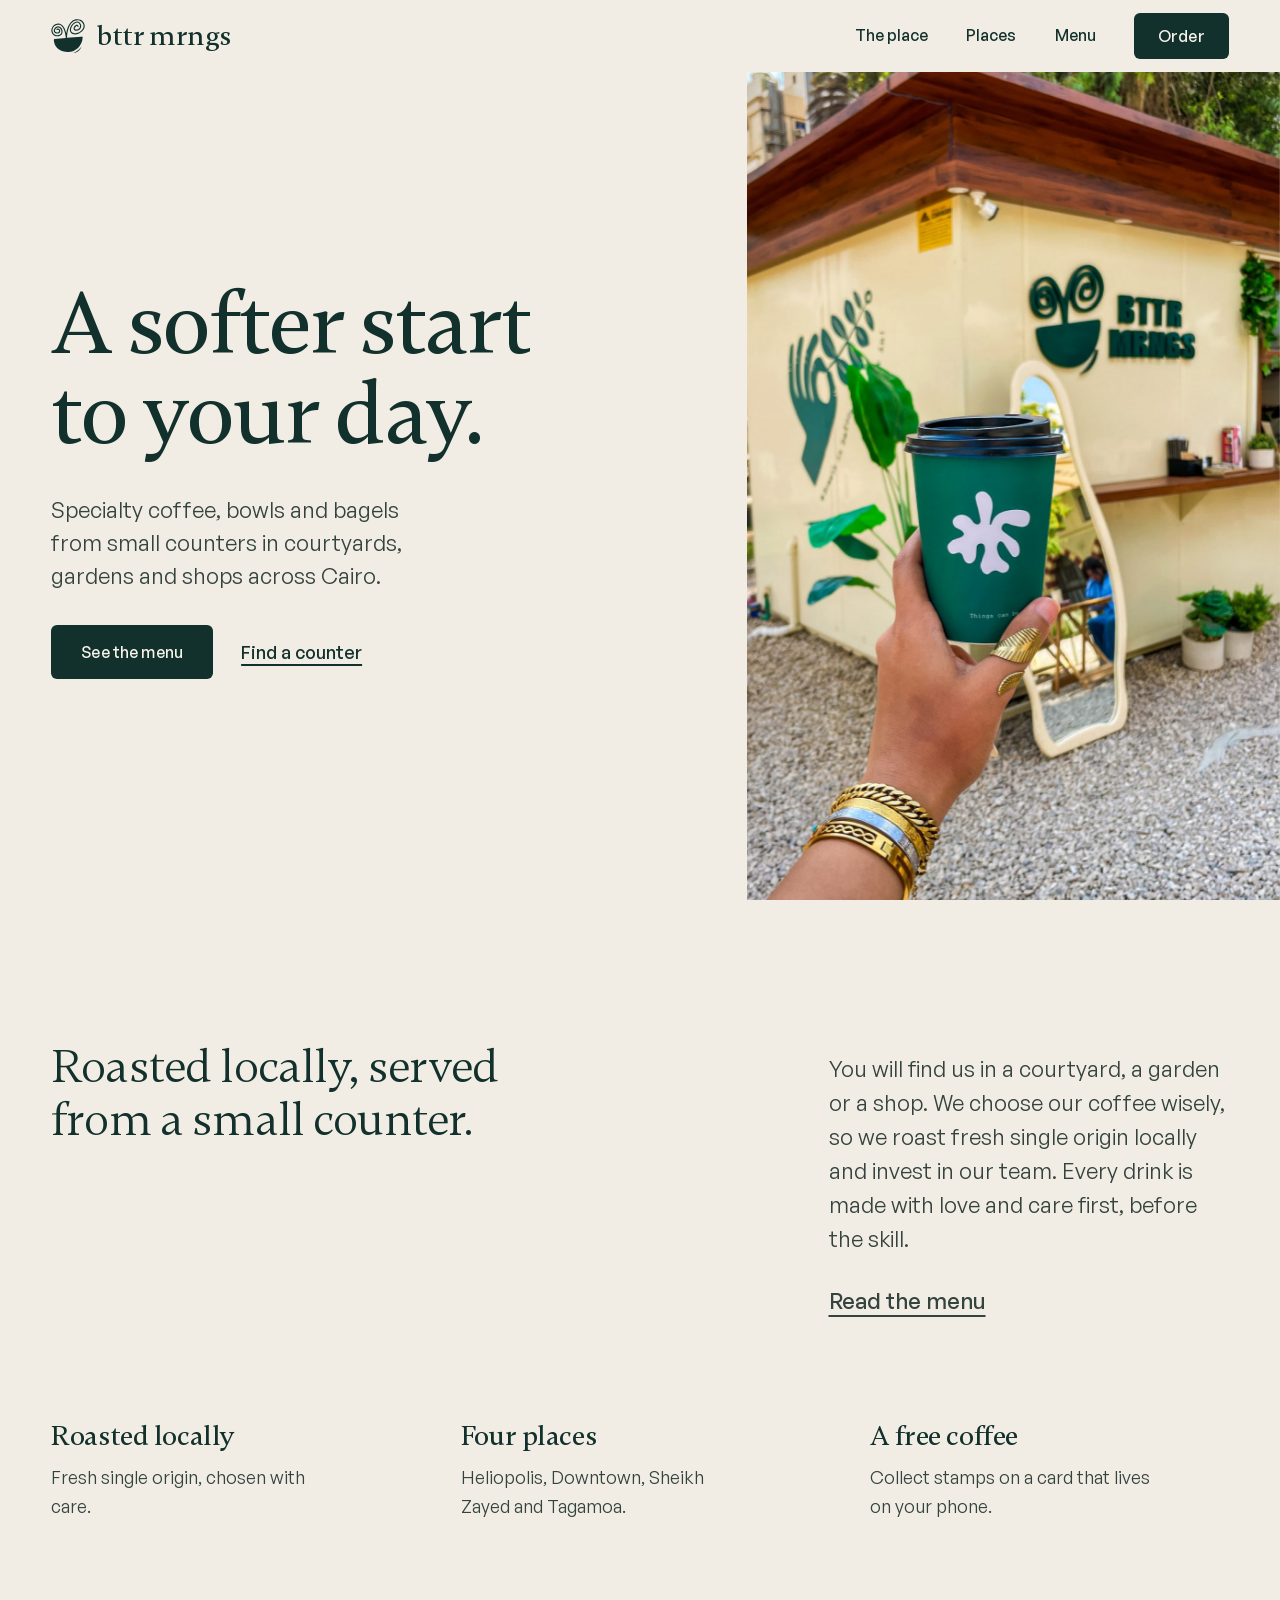
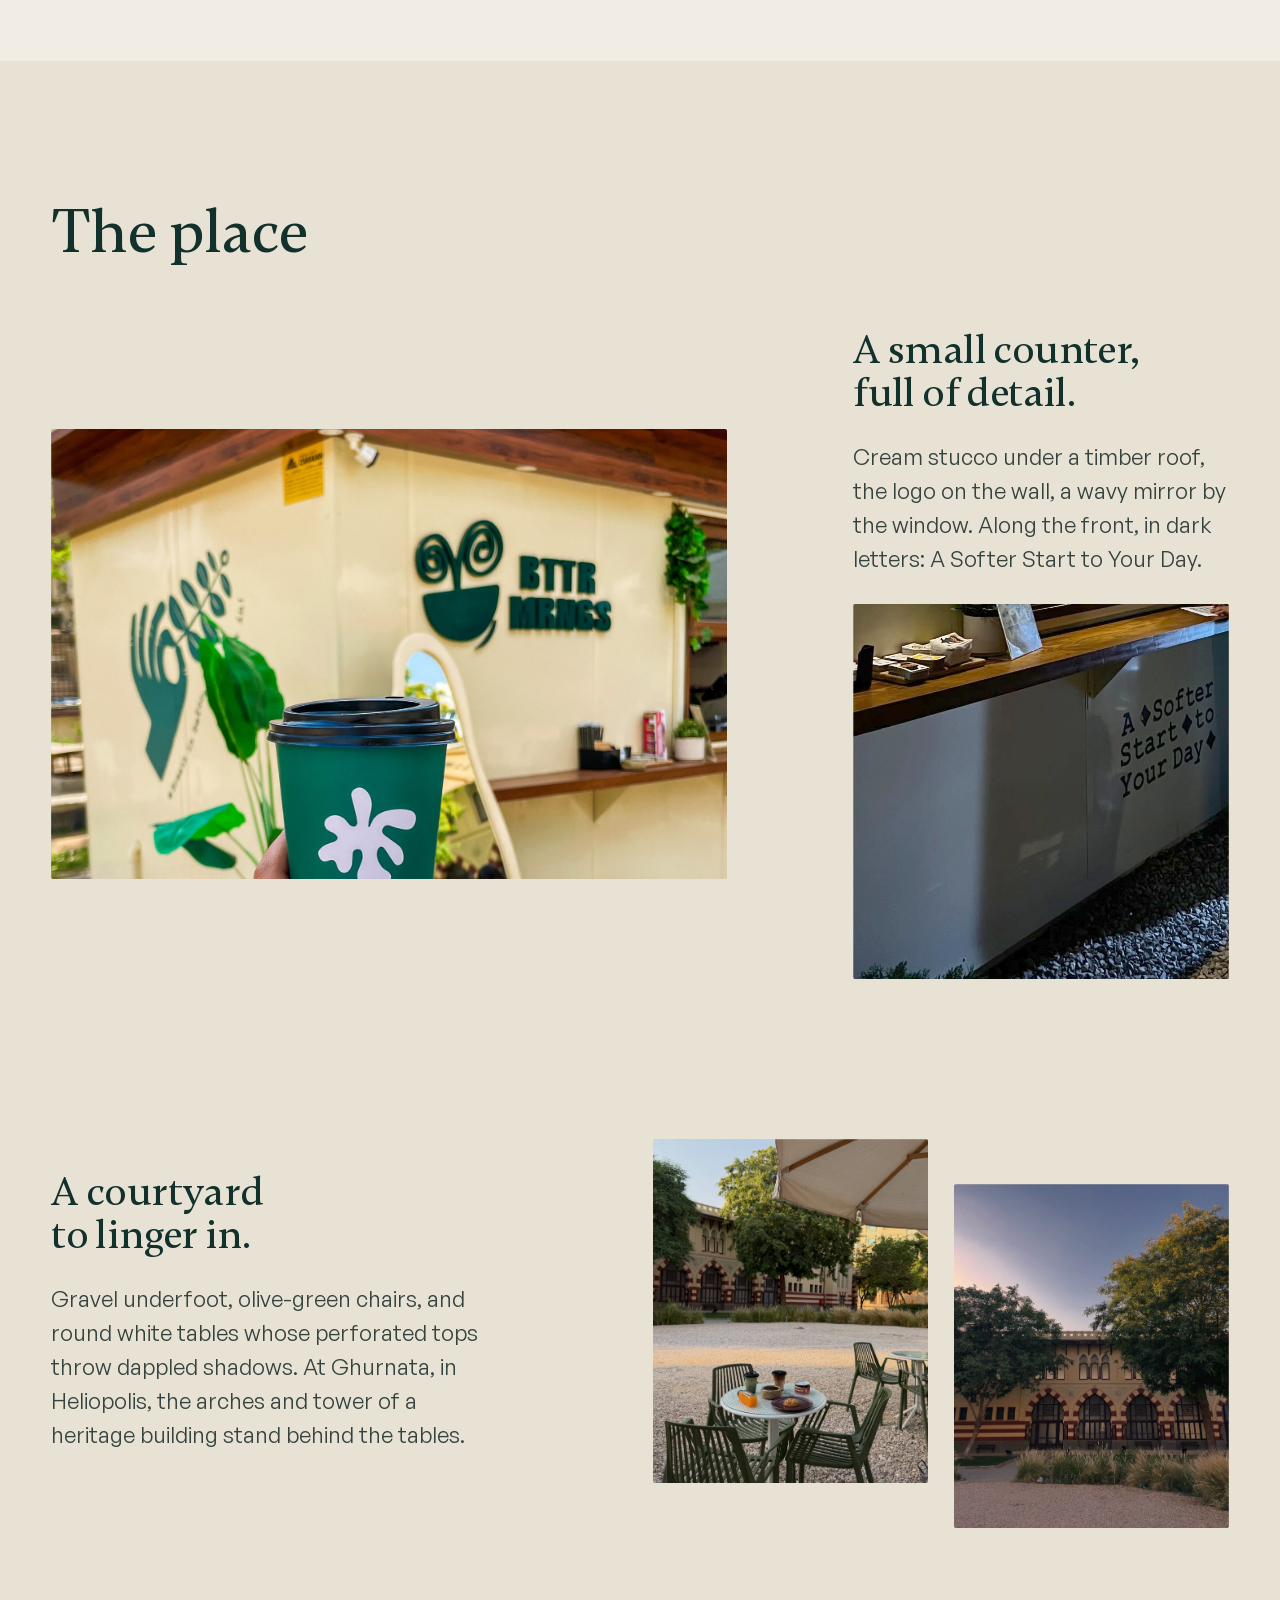
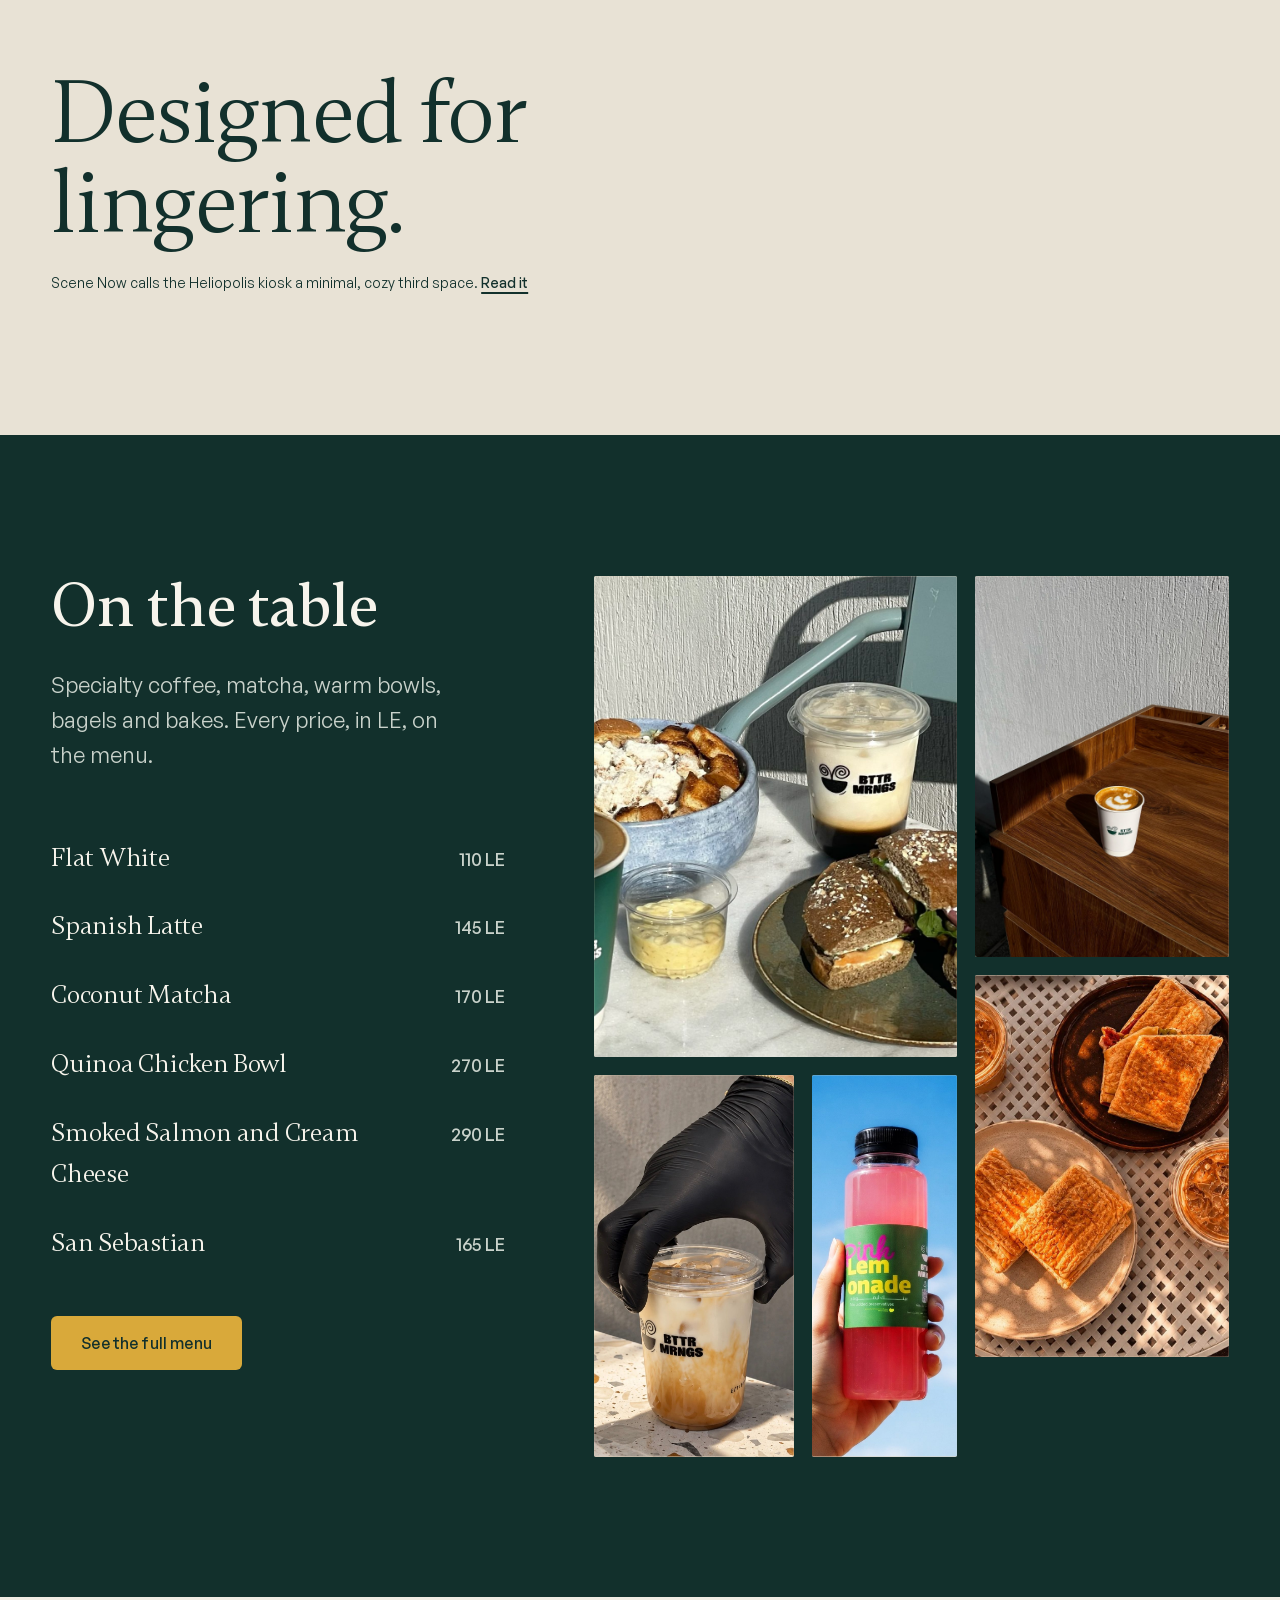
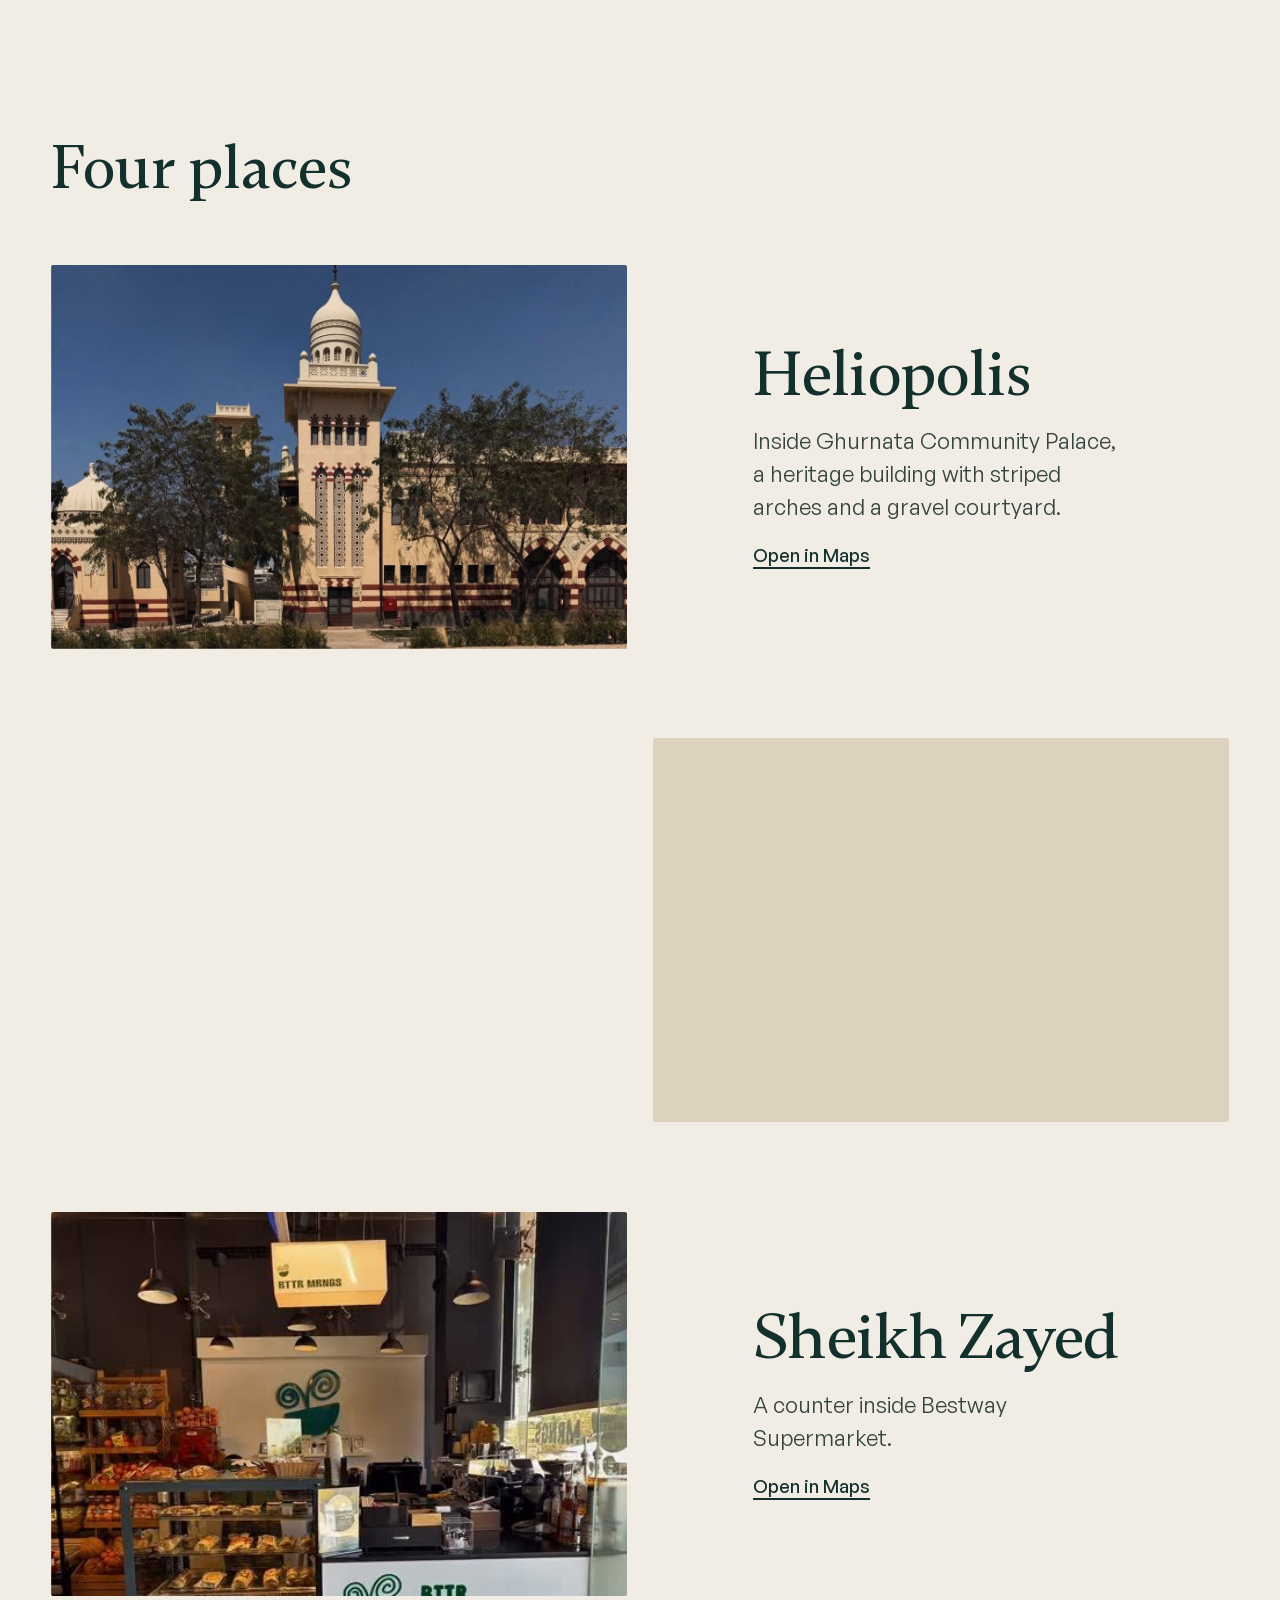
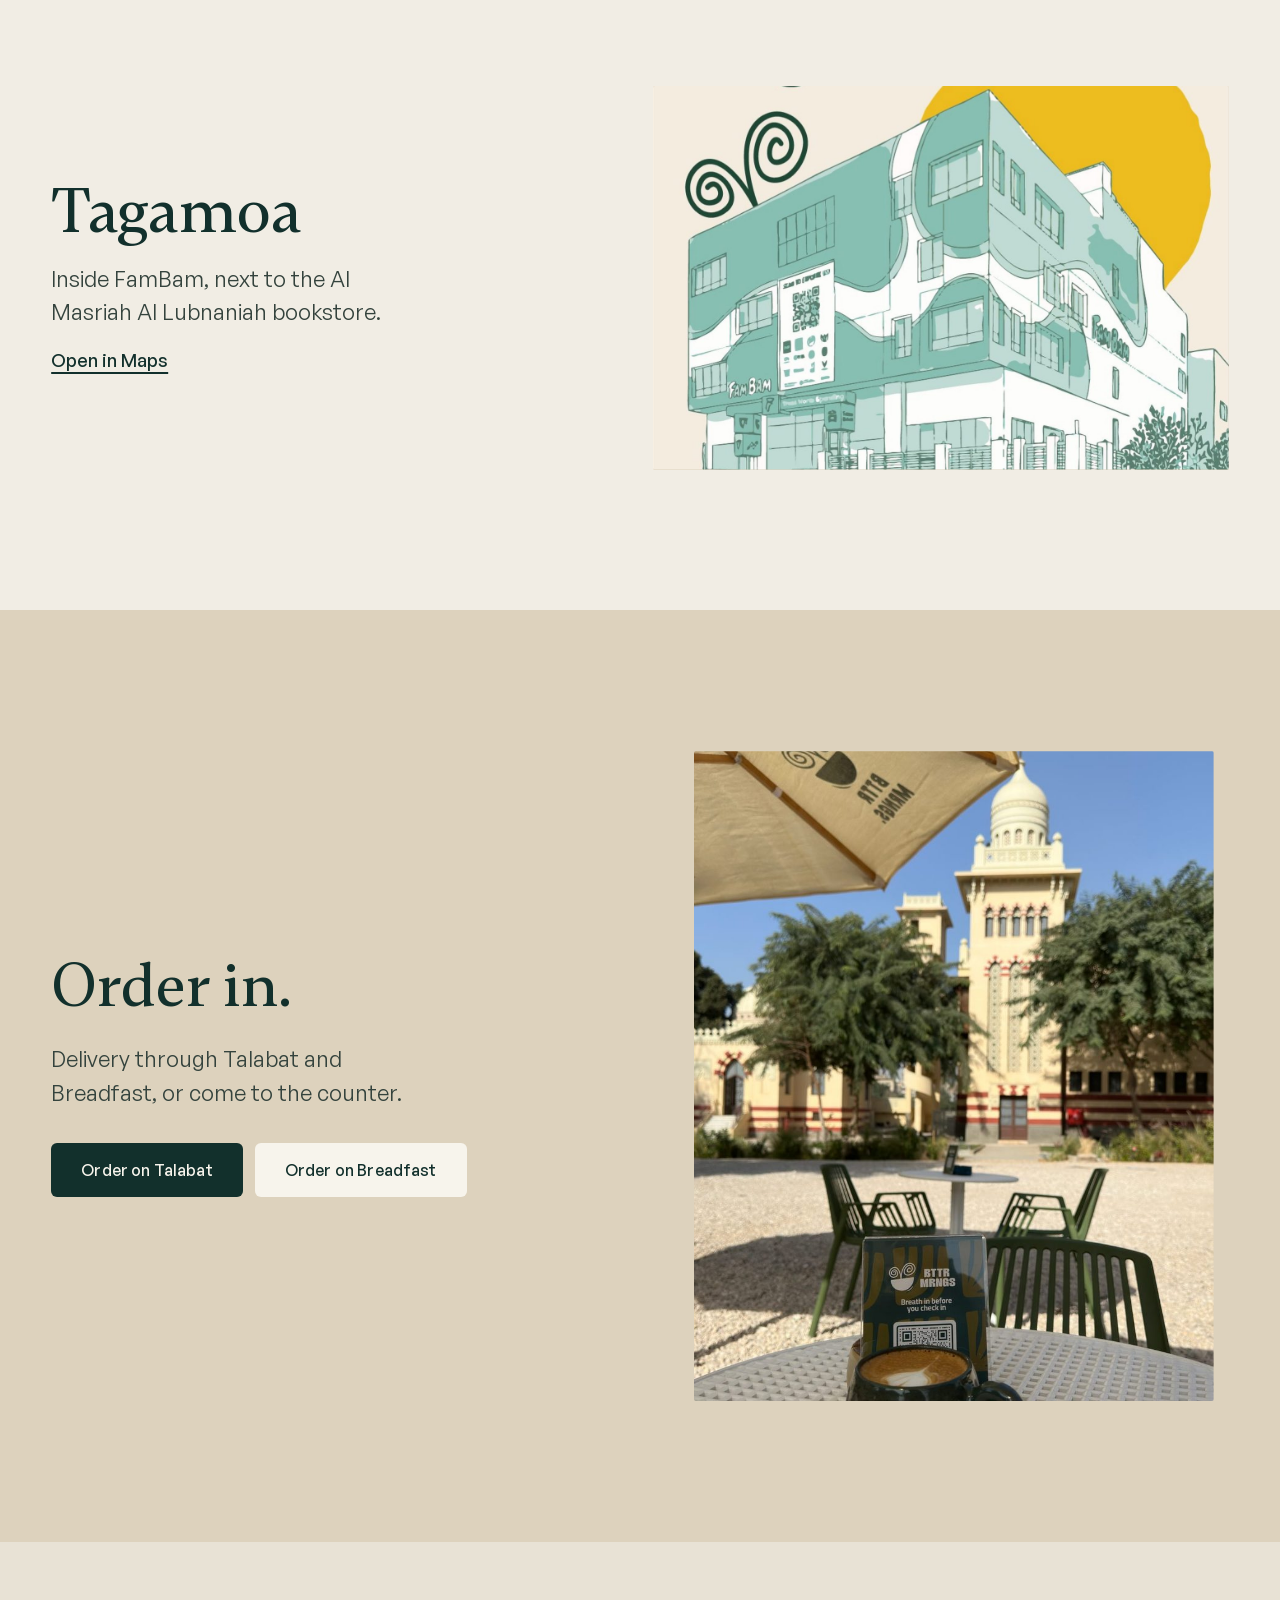
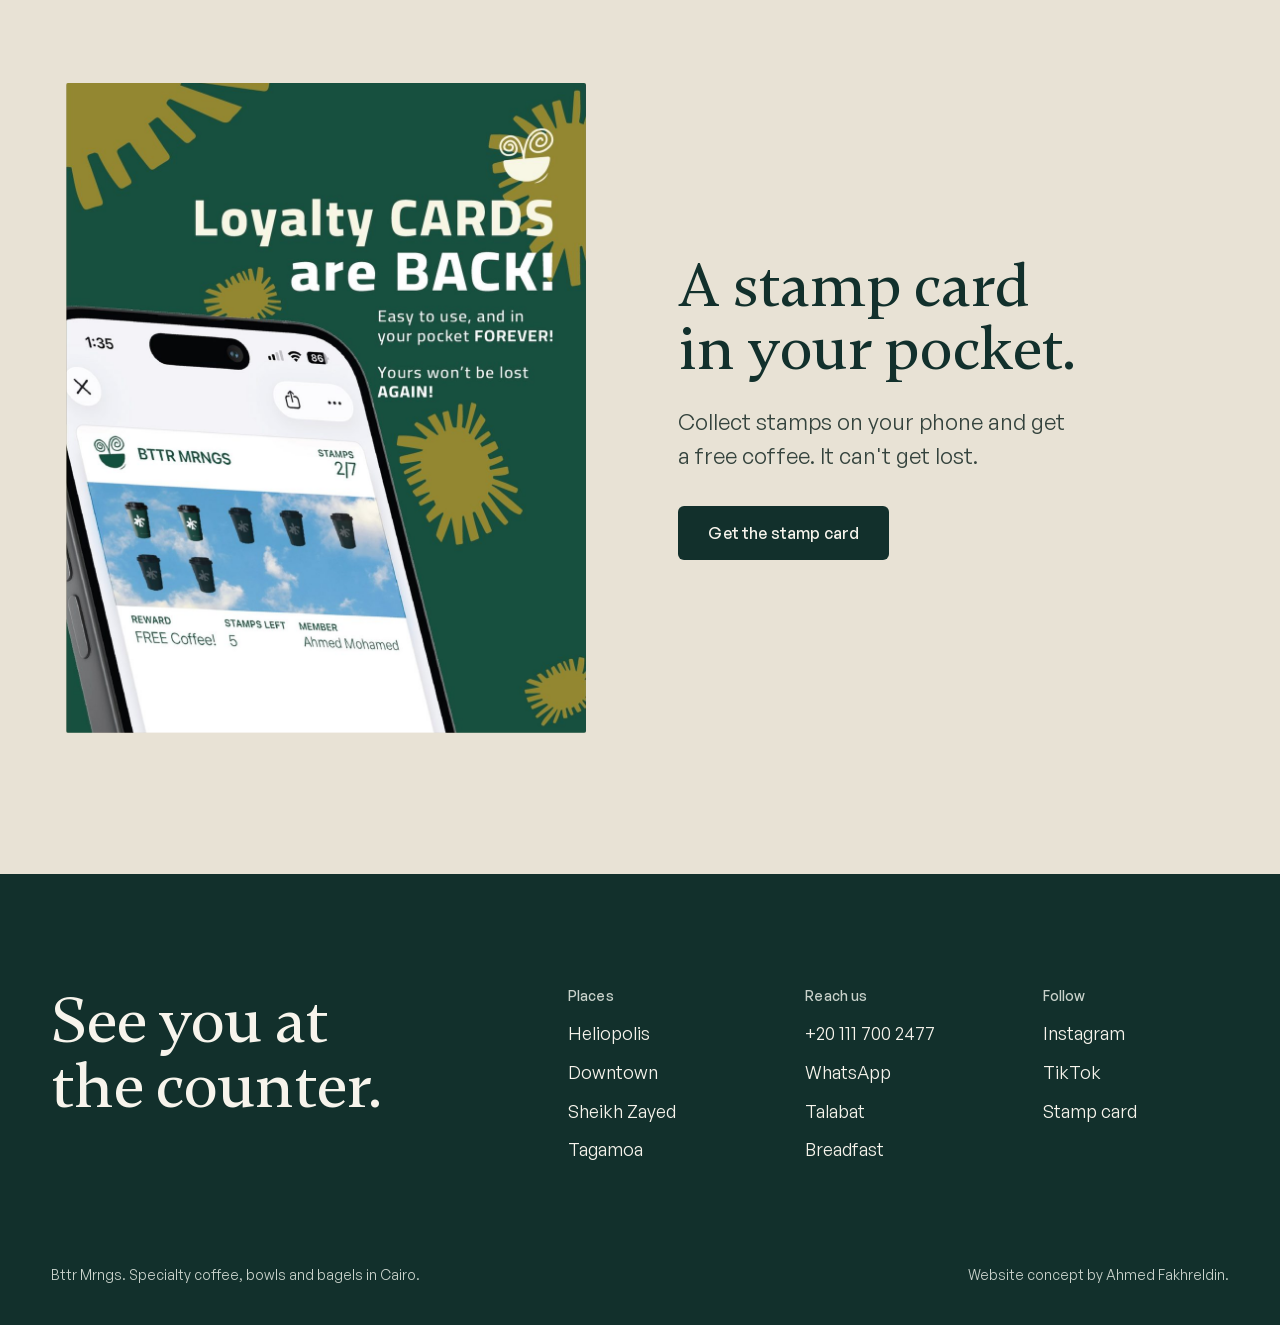
==== commit 4b52667a: "Redesign: an editorial home page about the place, curated photography, refined type Co-Authored-By: " ====
--- a/index.html
+++ b/index.html
@@ -3,64 +3,112 @@
 <head>
 <meta charset="utf-8">
 <meta name="viewport" content="width=device-width,initial-scale=1,minimum-scale=1,viewport-fit=cover">
-<title>bttr mrngs | A softer start to your day</title>
-<meta name="description" content="Specialty coffee, bowls and bagels from small kiosks in courtyards across Cairo: Heliopolis, Downtown, Sheikh Zayed and Tagamoa.">
-<meta name="theme-color" content="#E7E3D9">
+<title>Bttr Mrngs | A softer start to your day</title>
+<meta name="description" content="Specialty coffee, bowls and bagels from small counters in courtyards, gardens and shops across Cairo: Heliopolis, Downtown, Sheikh Zayed and Tagamoa.">
+<meta name="theme-color" content="#F1EDE4">
 <link rel="icon" type="image/svg+xml" href="img/logo-green.svg">
-<link rel="preload" as="font" type="font/woff2" href="fonts/pilcrow-700.woff2" crossorigin>
-<link rel="preload" as="font" type="font/woff2" href="fonts/pilcrow-400.woff2" crossorigin>
+<link rel="preload" as="font" type="font/woff2" href="fonts/gambetta-500-normal.woff2" crossorigin>
+<link rel="preload" as="font" type="font/woff2" href="fonts/satoshi-400-normal.woff2" crossorigin>
 <style>html.fl body{opacity:0}body{transition:opacity .25s ease}</style>
 <script>(function(){var h=document.documentElement;h.className+=' js fl';function go(){h.classList.remove('fl')}
-setTimeout(go,1200);if(document.fonts&&document.fonts.load){Promise.all([document.fonts.load('400 18px "Pilcrow Rounded"'),document.fonts.load('700 40px "Pilcrow Rounded"')]).then(go,go)}else{go()}})();</script>
-<link rel="stylesheet" href="fonts.css?v=12">
-<link rel="stylesheet" href="site.css?v=12">
+setTimeout(go,1200);if(document.fonts&&document.fonts.load){Promise.all([document.fonts.load('400 18px Satoshi'),document.fonts.load('500 40px Gambetta')]).then(go,go)}else{go()}})();</script>
+<link rel="stylesheet" href="fonts.css?v=13">
+<link rel="stylesheet" href="site.css?v=13">
 </head>
 <body>
-<a class="sr" href="#visit">Skip to addresses</a>
+<a class="sr" href="#place">Skip to content</a>
+<header class="bar">
+  <a class="brand" href="index.html?v=13" aria-label="Bttr Mrngs home"><svg aria-hidden="true" focusable="false"><use href="img/logo-sprite.svg#l"/></svg><span>bttr mrngs</span></a>
+  <nav class="nav" aria-label="Main"><a href="#place">The place</a><a href="#places">Places</a><a href="menu.html?v=13">Menu</a><a class="btn" href="https://www.talabat.com/egypt/bttr-mrngs">Order</a></nav>
+</header>
 <main>
-<section class="viewer" data-k="start" aria-label="Bttr Mrngs, four places">
-  <a class="vbrand brand" href="index.html" aria-label="Bttr Mrngs home"><svg aria-hidden="true" focusable="false"><use href="img/logo-sprite.svg#l"/></svg><span>bttr mrngs</span></a>
-  <div class="left">
-    <h1 class="name" aria-label="bttr mrngs"><span class="line"><span class="w"><span>bttr</span></span><span class="w"><span>mrngs</span></span></span></h1>
-    <p class="fact">Specialty coffee, bowls and bagels in four places across Cairo.</p>
-    <div class="btns"><a class="btn cta-main" href="menu.html?v=12">see the menu</a><a class="btn alt maps" href="#" hidden>open in maps</a></div>
+<section class="hero" aria-label="Bttr Mrngs">
+  <div class="copy">
+    <h1 aria-label="A softer start to your day."><span class="ln"><span>A softer start</span></span><span class="ln"><span>to your day.</span></span></h1>
+    <p class="lead">Specialty coffee, bowls and bagels from small counters in courtyards, gardens and shops across Cairo.</p>
+    <div class="acts"><a class="btn" href="menu.html?v=13">See the menu</a><a class="tlink" href="#places">Find a counter</a></div>
   </div>
-  <div class="frame" role="group" aria-roledescription="carousel" aria-label="Photos from each place. Tap right for next, left for back, hold to pause.">
-    <div class="slides"><figure class="slide" data-ch="0" data-cap="A softer start to your day."><img src="img/h-kiosk.jpg?v=12" alt="The Heliopolis kiosk: cream walls, a timber roof, the logo on the wall and the mirror at the counter, with a green cup in the foreground" loading="eager" draggable="false" style="object-position:50% 40%"></figure><figure class="slide" data-ch="1" data-cap="The kiosk at Ghurnata"><img src="img/b-heliopolis.jpg?v=12" alt="The Heliopolis kiosk with a timber roof, the logo on the wall and wooden chairs on the gravel" loading="lazy" draggable="false" style="object-position:50% 55%"></figure><figure class="slide" data-ch="1" data-cap="The tower and arches"><img src="img/p-arches-day.jpg?v=12" alt="The heritage tower and striped arches over the gravel courtyard" loading="lazy" draggable="false" style="object-position:50% 45%"></figure><figure class="slide" data-ch="1" data-cap="The arches at dusk"><img src="img/p-arches-dusk.jpg?v=12" alt="The red and cream striped arches at dusk" loading="lazy" draggable="false" style="object-position:50% 55%"></figure><figure class="slide" data-ch="1" data-cap="Under the umbrella"><img src="img/stamp.jpg?v=12" alt="A green ceramic mug on a table under a beige umbrella, in front of the tower" loading="lazy" draggable="false" style="object-position:50% 45%"></figure><figure class="slide" data-ch="1" data-cap="A tray in the courtyard"><img src="img/g5.jpg?v=12" alt="A pastry plate and two cups on a tray" loading="lazy" draggable="false" style="object-position:50% 55%"></figure><figure class="slide" data-ch="1" data-cap="A bowl by the arches"><img src="img/p-arches-salad.jpg?v=12" alt="A bowl on a wooden table in front of the striped arches in golden light" loading="lazy" draggable="false" style="object-position:50% 60%"></figure><figure class="slide" data-ch="2" data-cap="The lawn at golden hour"><img src="img/p-golden-lawn.jpg?v=12" alt="A tray with a toasted sandwich and two coffees on a round table on the lawn" loading="lazy" draggable="false" style="object-position:50% 60%"></figure><figure class="slide" data-ch="2" data-cap="The villa and its umbrella"><img src="img/s-villa.jpg?v=12" alt="The Founders Spaces villa behind a beige umbrella with the logo" loading="lazy" draggable="false" style="object-position:50% 50%"></figure><figure class="slide" data-ch="2" data-cap="The garden path"><img src="img/strip-garden.jpg?v=12" alt="A shaded garden path beside the counter" loading="lazy" draggable="false" style="object-position:50% 50%"></figure><figure class="slide" data-ch="2" data-cap="The counter"><img src="img/b-downtown.jpg?v=12" alt="The Downtown counter with the logo on the wall" loading="lazy" draggable="false" style="object-position:50% 45%"></figure><figure class="slide fit" data-ch="3" data-cap="Inside Bestway" style="--sd:#3A2A1F"><img src="img/b-zayed.jpg?v=12" alt="The Sheikh Zayed counter inside Bestway with the logo above it" loading="lazy" draggable="false" style="object-position:50% 50%"></figure><figure class="slide" data-ch="3" data-cap="Pink lemonade"><img src="img/g6.jpg?v=12" alt="A bottle of pink lemonade against the sky" loading="lazy" draggable="false" style="object-position:50% 50%"></figure><figure class="slide" data-ch="4" data-cap="Tagamoa, drawn"><img src="img/b-tagamoa.jpg?v=12" alt="Illustration of the Tagamoa building under a yellow sun, with the logo swirl on its wall" loading="lazy" draggable="false" style="object-position:50% 55%"></figure><figure class="slide" data-ch="4" data-cap="A bowl, a bagel and a latte"><img src="img/s-bowl-terrazzo.jpg?v=12" alt="A bowl, a toasted bagel and a flat white on a marble table" loading="lazy" draggable="false" style="object-position:50% 65%"></figure><figure class="slide" data-ch="4" data-cap="Bagel, bowl, two iced coffees"><img src="img/g2.jpg?v=12" alt="A bagel, a bowl and two iced coffees on a marble table" loading="lazy" draggable="false" style="object-position:50% 60%"></figure><figure class="slide" data-ch="4" data-cap="A bowl and a toasted sandwich"><img src="img/g1.jpg?v=12" alt="A bowl, a toasted sandwich and iced drinks on a marble table" loading="lazy" draggable="false" style="object-position:50% 60%"></figure></div>
-    <div class="bars" aria-hidden="true"></div>
-    <div class="cap" aria-live="polite"></div>
-    <button class="zone prev" type="button" aria-label="Previous photo"></button>
-    <button class="zone next" type="button" aria-label="Next photo"></button>
-    <button class="pp" type="button" aria-label="Pause or play"><svg class="pause" viewBox="0 0 24 24" aria-hidden="true"><path d="M7 5h4v14H7zM13 5h4v14h-4z"/></svg><svg class="play" viewBox="0 0 24 24" aria-hidden="true"><path d="M8 5l11 7-11 7z"/></svg></button>
-    <div class="hint" aria-hidden="true">paused</div>
-  </div>
-  <aside class="right">
-    <nav class="tray" aria-label="Places"><button class="tr" type="button" aria-label="start" aria-current="false"><span class="ring"><img src="img/h-kiosk.jpg" alt="" loading="lazy"></span><span>start</span></button><button class="tr" type="button" aria-label="heliopolis" aria-current="false"><span class="ring"><img src="img/p-arches-day.jpg" alt="" loading="lazy"></span><span>heliopolis</span></button><button class="tr" type="button" aria-label="downtown" aria-current="false"><span class="ring"><img src="img/p-golden-lawn.jpg" alt="" loading="lazy"></span><span>downtown</span></button><button class="tr" type="button" aria-label="sheikh zayed" aria-current="false"><span class="ring"><img src="img/b-zayed.jpg" alt="" loading="lazy"></span><span>sheikh zayed</span></button><button class="tr" type="button" aria-label="tagamoa" aria-current="false"><span class="ring"><img src="img/b-tagamoa.jpg" alt="" loading="lazy"></span><span>tagamoa</span></button></nav>
-    <div class="acts"><a class="btn light" href="https://www.talabat.com/egypt/bttr-mrngs">order on talabat</a></div>
-    <div class="links"><a href="https://www.instagram.com/bttr.mrngs">instagram</a><a href="tel:+201117002477">call</a><a href="https://wa.me/201007646544">whatsapp</a></div>
-  </aside>
-  <p class="credit-note">Website concept by Ahmed Fakhreldin.</p>
-  <div hidden><div class="chapter" id="start" data-k="start" data-name="bttr mrngs" data-fact="Specialty coffee, bowls and bagels in four places across Cairo." data-maps=""></div><div class="chapter" id="heliopolis" data-k="heli" data-name="heliopolis" data-fact="Inside Ghurnata Community Palace, a heritage building." data-maps="https://maps.app.goo.gl/hVuqQLFuX6Yu6G9Q8"></div><div class="chapter" id="downtown" data-k="down" data-name="downtown" data-fact="In the garden of the Founders Spaces villa." data-maps="https://maps.app.goo.gl/b7yCesNiAUmF6QfM8"></div><div class="chapter" id="sheikh-zayed" data-k="zayed" data-name="sheikh zayed" data-fact="A counter inside Bestway Supermarket." data-maps="https://maps.app.goo.gl/EzMczVcRt54NBebE9"></div><div class="chapter" id="tagamoa" data-k="tagam" data-name="tagamoa" data-fact="Inside FamBam, next to the Al Masriah Al Lubnaniah bookstore." data-maps="https://maps.app.goo.gl/myzxkgxsY6gkbPu66"></div></div>
+  <div class="photo"><img src="img/hero-kiosk.jpg?v=13" width="1350" height="1800" alt="The Heliopolis kiosk: cream stucco walls under a timber roof, the logo on the wall, a wavy mirror at the window, and a green cup held up in the foreground"></div>
 </section>
 
-<section class="ch night visit" id="visit" aria-labelledby="visit-h">
-  <h2 id="visit-h" class="rise">find us</h2>
-  <div class="rows"><a class="crow rise" href="https://maps.app.goo.gl/hVuqQLFuX6Yu6G9Q8"><span>ghurnata, heliopolis</span><span class="ph"><img src="img/b-heliopolis.jpg" alt="The Heliopolis kiosk" loading="lazy" style="object-position:50% 60%"></span></a><a class="crow rise" href="https://maps.app.goo.gl/b7yCesNiAUmF6QfM8"><span>founders spaces, downtown</span><span class="ph"><img src="img/b-downtown.jpg" alt="The Downtown counter" loading="lazy" style="object-position:50% 40%"></span></a><a class="crow rise" href="https://maps.app.goo.gl/EzMczVcRt54NBebE9"><span>bestway, sheikh zayed</span><span class="ph"><img src="img/b-zayed.jpg" alt="The Sheikh Zayed counter inside Bestway" loading="lazy" style="object-position:62% 45%"></span></a><a class="crow rise" href="https://maps.app.goo.gl/myzxkgxsY6gkbPu66"><span>fambam, new cairo</span><span class="ph"><img src="img/b-tagamoa.jpg" alt="Illustration of the Tagamoa building" loading="lazy" style="object-position:50% 55%"></span></a></div>
-  <div class="three">
-    <a class="cell rise" href="tel:+201117002477">call<small>+20 111 700 2477</small></a>
-    <a class="cell rise" style="--i:1" href="https://wa.me/201007646544">whatsapp<small>+20 100 764 6544</small></a>
-    <a class="cell go rise" style="--i:2" href="https://www.talabat.com/egypt/bttr-mrngs">order on talabat</a>
+<section class="sec" aria-labelledby="intro-h">
+  <div class="wrap">
+    <div class="intro">
+      <p class="statement rise" id="intro-h">Roasted locally, served from a small counter.</p>
+      <div class="side rise" style="--i:1"><p>You will find us in a courtyard, a garden or a shop. We choose our coffee wisely, so we roast fresh single origin locally and invest in our team. Every drink is made with love and care first, before the skill.</p><p><a class="tlink" href="menu.html?v=13">Read the menu</a></p></div>
+    </div>
+    <div class="facts">
+      <div class="fact rise"><b>Roasted locally</b><span>Fresh single origin, chosen with care.</span></div>
+      <div class="fact rise" style="--i:1"><b>Four places</b><span>Heliopolis, Downtown, Sheikh Zayed and Tagamoa.</span></div>
+      <div class="fact rise" style="--i:2"><b>A free coffee</b><span>Collect stamps on a card that lives on your phone.</span></div>
+    </div>
   </div>
-  <div style="height:clamp(40px,5vw,72px)"></div>
+</section>
+
+<section class="sec p2" id="place" aria-labelledby="place-h">
+  <div class="wrap">
+    <h2 class="big rise" id="place-h">The place</h2>
+    <div class="place">
+      <div class="img rv a1"><img src="img/kiosk-wall.jpg?v=13" alt="The kiosk wall: the logo in dark green letters, a wavy mirror at the window, plants and a green cup" loading="lazy" style="object-position:50% 50%"></div>
+      <div class="a2"><div class="txt rise"><h3>A small counter, full of detail.</h3><p>Cream stucco under a timber roof, the logo on the wall, a wavy mirror by the window. Along the front, in dark letters: A Softer Start to Your Day.</p></div><div class="img rv "><img src="img/fascia.jpg?v=13" alt="The front of the counter, printed with the words A Softer Start to Your Day" loading="lazy" style="object-position:60% 40%"></div></div>
+    </div>
+    <div class="place">
+      <div class="b1 txt rise"><h3>A courtyard to linger in.</h3><p>Gravel underfoot, olive-green chairs, and round white tables whose perforated tops throw dappled shadows. At Ghurnata, in Heliopolis, the arches and tower of a heritage building stand behind the tables.</p></div>
+      <div class="img rv b2"><img src="img/arches-chairs.jpg?v=13" alt="Olive chairs and a round table on gravel in front of the red and cream striped arches" loading="lazy" style="object-position:50% 60%"></div>
+      <div class="img rv b3"><img src="img/arches-dusk.jpg?v=13" alt="The striped arches and trees at dusk" loading="lazy" style="object-position:50% 60%"></div>
+    </div>
+    <blockquote class="quote rise"><p>Designed for lingering.</p><footer>Scene Now calls the Heliopolis kiosk a minimal, cozy third space. <a class="tlink" href="https://scenenow.com/Eats/Coffee-Spot-Bttr-Mrngs-Opens-in-Ghurnata-Community-Palace">Read it</a></footer></blockquote>
+  </div>
+</section>
+
+<section class="sec dark" id="table" aria-labelledby="table-h">
+  <div class="wrap table">
+    <div>
+      <h2 class="rise" id="table-h">On the table</h2>
+      <p class="intro-p rise" style="--i:1">Specialty coffee, matcha, warm bowls, bagels and bakes. Every price, in LE, on the menu.</p>
+      <ul class="hl rise" style="--i:2"><li>Flat White<span>110 LE</span></li><li>Spanish Latte<span>145 LE</span></li><li>Coconut Matcha<span>170 LE</span></li><li>Quinoa Chicken Bowl<span>270 LE</span></li><li>Smoked Salmon and Cream Cheese<span>290 LE</span></li><li>San Sebastian<span>165 LE</span></li></ul>
+      <a class="btn sun" href="menu.html?v=13">See the full menu</a>
+    </div>
+    <div class="mosaic">
+      <div class="img rv m1"><img src="img/bowl-marble.jpg?v=13" alt="A bowl, a toasted bagel and a coffee in a green cup on a marble table" loading="lazy" style="object-position:40% 50%"></div>
+      <div class="img rv m2"><img src="img/latte-walnut.jpg?v=13" alt="A latte-art coffee in a branded cup on a walnut counter in hard sun" loading="lazy" style="object-position:50% 70%"></div>
+      <div class="img rv m3"><img src="img/toasties.jpg?v=13" alt="Toasted sandwiches and iced coffees on a perforated table in dappled light" loading="lazy" style="object-position:50% 50%"></div>
+      <div class="img rv m4"><img src="img/iced-glove.jpg?v=13" alt="A gloved hand lifting an iced coffee with the logo" loading="lazy" style="object-position:50% 50%"></div>
+      <div class="img rv m5"><img src="img/lemonade.jpg?v=13" alt="A bottle of pink lemonade against a blue sky" loading="lazy" style="object-position:50% 50%"></div>
+    </div>
+  </div>
+</section>
+
+<section class="sec" id="places" aria-labelledby="places-h">
+  <div class="wrap places">
+    <h2 class="big rise" id="places-h">Four places</h2>
+    <article class="pl"><div class="img rv" ><img src="img/place-heli.jpg?v=13" alt="The tower and striped arches of Ghurnata over the gravel courtyard" loading="lazy" style="object-position:50% 50%"></div><div class="txt rise"><h3>Heliopolis</h3><p>Inside Ghurnata Community Palace, a heritage building with striped arches and a gravel courtyard.</p><a class="tlink" href="https://maps.app.goo.gl/hVuqQLFuX6Yu6G9Q8">Open in Maps</a></div></article><article class="pl rev"><div class="img rv" ><img src="img/place-down.jpg?v=13" alt="A tray with a toasted sandwich and two coffees on a round table on the lawn at golden hour" loading="lazy" style="object-position:50% 60%"></div><div class="txt rise"><h3>Downtown</h3><p>In the garden of the Founders Spaces villa.</p><a class="tlink" href="https://maps.app.goo.gl/b7yCesNiAUmF6QfM8">Open in Maps</a></div></article><article class="pl"><div class="img rv" ><img src="img/zayed.jpg?v=13" alt="The Sheikh Zayed counter inside Bestway, with the logo above it and bakery shelves behind" loading="lazy" style="object-position:50% 50%"></div><div class="txt rise"><h3>Sheikh Zayed</h3><p>A counter inside Bestway Supermarket.</p><a class="tlink" href="https://maps.app.goo.gl/EzMczVcRt54NBebE9">Open in Maps</a></div></article><article class="pl rev"><div class="img rv" ><img src="img/place-tagam.jpg?v=13" alt="Illustration of the Tagamoa building under a yellow sun, with the logo swirl on its wall" loading="lazy" style="object-position:50% 40%"></div><div class="txt rise"><h3>Tagamoa</h3><p>Inside FamBam, next to the Al Masriah Al Lubnaniah bookstore.</p><a class="tlink" href="https://maps.app.goo.gl/myzxkgxsY6gkbPu66">Open in Maps</a></div></article>
+  </div>
+</section>
+
+<section class="sec sandbg" id="order" aria-labelledby="order-h">
+  <div class="wrap split">
+    <div class="rise"><h2 id="order-h">Order in.</h2><p>Delivery through Talabat and Breadfast, or come to the counter.</p><div class="btns"><a class="btn" href="https://www.talabat.com/egypt/bttr-mrngs">Order on Talabat</a><a class="btn light" href="https://www.breadfast.com/">Order on Breadfast</a></div></div>
+    <div class="img rv "><img src="img/tower-umbrella.jpg?v=13" alt="A green ceramic mug on a table under a beige umbrella, with the heritage tower behind" loading="lazy" style="object-position:50% 40%"></div>
+  </div>
+</section>
+
+<section class="sec p2" aria-labelledby="stamp-h">
+  <div class="wrap split">
+    <div class="img rv "><img src="img/stamp-card.jpg?v=13" alt="The digital stamp card on a phone, on a green background with olive sunbursts" loading="lazy" style="object-position:50% 50%"></div>
+    <div class="rise"><h2 id="stamp-h">A stamp card in your pocket.</h2><p>Collect stamps on your phone and get a free coffee. It can't get lost.</p><div class="btns"><a class="btn" href="https://www.koroot.io/join/bttr-mrngs">Get the stamp card</a></div></div>
+  </div>
 </section>
 </main>
-<footer class="foot night">
-  <p class="foot-name" aria-hidden="true">bttr <span>mrngs</span></p>
-  <div class="foot-row">
-    <a href="https://www.instagram.com/bttr.mrngs">Instagram</a><a href="https://www.tiktok.com/@bttr.mrngs">TikTok</a><a href="https://www.talabat.com/egypt/bttr-mrngs">Talabat</a><a href="https://www.breadfast.com/">Breadfast</a><a href="https://www.koroot.io/join/bttr-mrngs">Loyalty card</a>
-    <span class="credit">Website concept by Ahmed Fakhreldin.</span>
+<footer class="foot dark">
+  <div class="top">
+    <h2>See you at the counter.</h2>
+    <div><h3>Places</h3><ul><li><a href="https://maps.app.goo.gl/hVuqQLFuX6Yu6G9Q8">Heliopolis</a></li><li><a href="https://maps.app.goo.gl/b7yCesNiAUmF6QfM8">Downtown</a></li><li><a href="https://maps.app.goo.gl/EzMczVcRt54NBebE9">Sheikh Zayed</a></li><li><a href="https://maps.app.goo.gl/myzxkgxsY6gkbPu66">Tagamoa</a></li></ul></div>
+    <div><h3>Reach us</h3><ul><li><a href="tel:+201117002477">+20 111 700 2477</a></li><li><a href="https://wa.me/201007646544">WhatsApp</a></li><li><a href="https://www.talabat.com/egypt/bttr-mrngs">Talabat</a></li><li><a href="https://www.breadfast.com/">Breadfast</a></li></ul></div>
+    <div><h3>Follow</h3><ul><li><a href="https://www.instagram.com/bttr.mrngs">Instagram</a></li><li><a href="https://www.tiktok.com/@bttr.mrngs">TikTok</a></li><li><a href="https://www.koroot.io/join/bttr-mrngs">Stamp card</a></li></ul></div>
   </div>
+  <div class="base"><span>Bttr Mrngs. Specialty coffee, bowls and bagels in Cairo.</span><span>Website concept by Ahmed Fakhreldin.</span></div>
 </footer>
-<script src="site.js?v=12" defer></script>
+<script src="site.js?v=13" defer></script>
 </body>
 </html>
--- a/fonts.css
+++ b/fonts.css
@@ -1,3 +1,5 @@
-@font-face{font-family:'Pilcrow Rounded';font-style:normal;font-weight:400;font-display:block;src:url(fonts/pilcrow-400.woff2) format('woff2')}
-@font-face{font-family:'Pilcrow Rounded';font-style:normal;font-weight:500;font-display:block;src:url(fonts/pilcrow-500.woff2) format('woff2')}
-@font-face{font-family:'Pilcrow Rounded';font-style:normal;font-weight:700;font-display:block;src:url(fonts/pilcrow-700.woff2) format('woff2')}
+@font-face{font-family:'Gambetta';font-style:normal;font-weight:400;font-display:block;src:url(fonts/gambetta-400-normal.woff2) format('woff2')}
+@font-face{font-family:'Gambetta';font-style:normal;font-weight:500;font-display:block;src:url(fonts/gambetta-500-normal.woff2) format('woff2')}
+@font-face{font-family:'Satoshi';font-style:normal;font-weight:400;font-display:block;src:url(fonts/satoshi-400-normal.woff2) format('woff2')}
+@font-face{font-family:'Satoshi';font-style:normal;font-weight:500;font-display:block;src:url(fonts/satoshi-500-normal.woff2) format('woff2')}
+@font-face{font-family:'Satoshi';font-style:normal;font-weight:700;font-display:block;src:url(fonts/satoshi-700-normal.woff2) format('woff2')}
--- a/site.css
+++ b/site.css
@@ -1,256 +1,228 @@
 :root{
-  --sky:#9DBBD3;--stucco:#E7E3D9;--sand:#D7C4A9;--honey:#C9954F;--night:#1F2A24;--night2:#2A3830;
-  --heli:#D9CBB2;--leaf:#6E7351;--walnut:#56402F;--mint:#93C1B5;
-  --forest:#1C4A47;--ink:#0E1A17;--cream:#F4F1E8;--soft:#3C4A44;
-  --bg:var(--stucco);--fg:var(--ink);--plate:var(--stucco);
-  --nav-bg:var(--stucco);--nav-ink:var(--ink);
-  --gut:clamp(16px,2.8vw,40px);--r:10px;
-  --fs-s:14px;--fs-t:18px;--fs-l:24px;--fs-h:clamp(36px,4vw,60px);
+  --paper:#F1EDE4;--paper2:#E8E2D5;--sand:#DDD2BD;--forest:#12302C;--forest2:#1C4A47;
+  --cream:#F7F4EC;--sun:#D9A93A;--soft:#34433D;--soft-on-dark:#C9D2CB;
+  --gut:clamp(20px,4vw,64px);--r:6px;--bar:72px;
+  --fs-s:14px;--fs-t:18px;--fs-l:22px;--fs-h:clamp(38px,4.8vw,76px);--fs-d:clamp(56px,7.6vw,124px);
   --ease:cubic-bezier(.23,1,.32,1);
-  --bar:64px;--dur:5s;
+  --serif:'Gambetta',Georgia,serif;--sans:'Satoshi',system-ui,sans-serif;
 }
 *,*::before,*::after{box-sizing:border-box}
 html{-webkit-text-size-adjust:100%;overflow-x:clip;scroll-padding-top:var(--bar)}
-body{margin:0;background:var(--stucco);color:var(--ink);font-family:'Pilcrow Rounded',system-ui,sans-serif;font-weight:400;font-size:var(--fs-t);line-height:1.5;overflow-x:clip;transition:opacity .25s ease}
+body{margin:0;background:var(--paper);color:var(--forest);font-family:var(--sans);font-weight:400;font-size:var(--fs-t);line-height:1.6;overflow-x:clip;transition:opacity .25s ease}
 html.fl body{opacity:0}
 img{display:block;max-width:100%}
 a{color:inherit}
 h1,h2,h3,p,ul,dl,dd,figure{margin:0}
 ul{padding:0;list-style:none}
-h1,h2,h3{font-weight:700;line-height:.9;letter-spacing:-.05em;text-transform:lowercase;text-wrap:balance}
+h1,h2,h3{font-family:var(--serif);font-weight:500;line-height:1.02;letter-spacing:-.015em;text-wrap:balance}
 p{text-wrap:pretty}
 button{font:inherit;color:inherit}
-:focus-visible{outline:3px solid var(--forest);outline-offset:3px;border-radius:var(--r)}
-.night :focus-visible,.dark :focus-visible{outline-color:var(--sky)}
+:focus-visible{outline:3px solid var(--forest2);outline-offset:3px;border-radius:var(--r)}
+.dark :focus-visible{outline-color:var(--sun)}
 .sr{position:absolute;width:1px;height:1px;overflow:hidden;clip:rect(0 0 0 0);white-space:nowrap}
 ::selection{background:var(--forest);color:var(--cream)}
-.btn{display:inline-flex;align-items:center;justify-content:center;min-height:52px;padding:0 28px;border-radius:var(--r);background:var(--forest);color:var(--cream);font:500 var(--fs-t)/1 'Pilcrow Rounded',sans-serif;text-decoration:none;transition:transform .16s var(--ease),background-color .16s ease,color .16s ease;white-space:nowrap;border:0;cursor:pointer}
-.btn:active{transform:scale(.97)}
-.btn.light{background:var(--cream);color:var(--ink)}
-@media (hover:hover) and (pointer:fine){.btn:hover{background:var(--ink)}.btn.light:hover{background:var(--sky)}}
-
-/* page-to-page: the menu slides up out of the story */
+
+.btn{display:inline-flex;align-items:center;justify-content:center;min-height:54px;padding:0 30px;border-radius:var(--r);background:var(--forest);color:var(--cream);font:500 16px/1 var(--sans);letter-spacing:.01em;text-decoration:none;white-space:nowrap;border:0;cursor:pointer;transition:background-color .25s ease,color .25s ease,transform .2s var(--ease)}
+.btn:active{transform:scale(.98)}
+.btn.sun{background:var(--sun);color:var(--forest)}
+.btn.light{background:var(--cream);color:var(--forest)}
+.tlink{font-weight:500;text-decoration:underline;text-decoration-thickness:1.5px;text-underline-offset:.28em;transition:text-underline-offset .25s var(--ease)}
+@media (hover:hover) and (pointer:fine){.btn:hover{background:var(--forest2)}.btn.sun:hover{background:var(--cream)}.btn.light:hover{background:var(--sand)}.tlink:hover{text-underline-offset:.4em}}
+
+/* page-to-page: the menu rises in */
 @view-transition{navigation:auto}
 .brand{view-transition-name:brand}
 ::view-transition-old(root){animation:vt-out .3s ease both}
-::view-transition-new(root){animation:vt-in .55s var(--ease) both}
-@keyframes vt-out{to{opacity:0;transform:translateY(-12px)}}
-@keyframes vt-in{from{opacity:0;transform:translateY(28px)}}
-
-/* ---------- the story viewer ---------- */
-.viewer{position:relative;height:100svh;height:100dvh;min-height:600px;background:var(--bg);color:var(--fg);display:grid;grid-template-columns:minmax(0,1fr) auto minmax(250px,330px);column-gap:clamp(24px,3vw,56px);align-items:center;padding:24px var(--gut);transition:background-color .7s var(--ease),color .7s var(--ease);overflow:hidden}
-.viewer[data-k="start"]{--bg:var(--stucco);--fg:var(--ink);--btn:var(--forest);--btn-ink:var(--cream)}
-.viewer[data-k="heli"]{--bg:var(--heli);--fg:var(--ink);--btn:var(--forest);--btn-ink:var(--cream)}
-.viewer[data-k="down"]{--bg:var(--leaf);--fg:var(--cream);--btn:var(--cream);--btn-ink:var(--ink)}
-.viewer[data-k="zayed"]{--bg:var(--walnut);--fg:var(--cream);--btn:var(--cream);--btn-ink:var(--ink)}
-.viewer[data-k="tagam"]{--bg:var(--mint);--fg:var(--ink);--btn:var(--forest);--btn-ink:var(--cream)}
-.viewer .btn{background:var(--btn);color:var(--btn-ink)}
-.viewer .btn.alt{background:transparent;color:var(--fg);outline:3px solid currentColor;outline-offset:-3px}
-@media (hover:hover) and (pointer:fine){.viewer .btn:hover{background:var(--fg);color:var(--bg)}}
-.vbrand{position:absolute;top:24px;left:var(--gut);z-index:5;display:flex;align-items:center;gap:10px;text-decoration:none;font-weight:700;font-size:26px;letter-spacing:-.04em;text-transform:lowercase}
-.vbrand svg{width:32px;height:32px;fill:currentColor}
-.left{align-self:stretch;display:grid;align-content:end;gap:24px;padding:88px 0 8px;min-width:0}
-.name{font-size:clamp(64px,7vw,128px);line-height:.84;letter-spacing:-.06em;min-height:1.7em;position:relative}
-.name .w{display:block;overflow:hidden;padding-bottom:.12em;margin-bottom:-.12em}
-.name .w>span{display:block}
-.name .out{position:absolute;left:0;top:0;right:0}
-.fact{font-size:var(--fs-l);line-height:1.25;max-width:22ch;font-weight:500;letter-spacing:-.01em;min-height:3.8em}
-.left .btn{justify-self:start}
-.frame{position:relative;height:min(calc(100svh - 48px),920px);height:min(calc(100dvh - 48px),920px);aspect-ratio:9/16;border-radius:14px;overflow:hidden;background:var(--night);touch-action:pan-y;user-select:none;-webkit-user-select:none}
-.slides{position:absolute;inset:0}
-.slide{position:absolute;inset:0;visibility:hidden;margin:0;background:var(--sd,var(--night))}
-.slide img{width:100%;height:100%;object-fit:cover;-webkit-user-drag:none}
-.slide.fit img{object-fit:contain}
-.slide.on{visibility:visible;z-index:2}
-.slide.was{visibility:visible;z-index:1}
-.frame[data-d="1"] .slide.on{animation:wipe-f .85s var(--ease) both}
-.frame[data-d="-1"] .slide.on{animation:wipe-b .85s var(--ease) both}
-.slide.on img{animation:settle 6s var(--ease) both}
-@keyframes wipe-f{from{clip-path:inset(0 0 0 100%)}to{clip-path:inset(0 0 0 0)}}
-@keyframes wipe-b{from{clip-path:inset(0 100% 0 0)}to{clip-path:inset(0 0 0 0)}}
-@keyframes settle{from{transform:scale(1.09)}to{transform:scale(1)}}
-.bars{position:absolute;z-index:6;top:12px;left:12px;right:12px;display:flex;gap:4px}
-.bars i{flex:1 1 0;height:4px;border-radius:2px;background:rgba(244,241,232,.38);overflow:hidden}
-.bars b{display:block;height:100%;width:0;background:var(--cream);transform-origin:left}
-.bars i.done b{width:100%}
-.bars i.cur b{animation:fill var(--dur) linear forwards}
-.frame.paused .bars i.cur b{animation-play-state:paused}
-@keyframes fill{to{width:100%}}
-.cap{position:absolute;z-index:6;left:12px;bottom:14px;max-width:calc(100% - 24px);background:var(--stucco);color:var(--ink);border-radius:8px;padding:10px 16px;font-size:var(--fs-t);font-weight:700;letter-spacing:-.02em;line-height:1.2}
-.cap.swap{animation:capin .5s var(--ease) both}
-@keyframes capin{from{opacity:0;transform:translateY(10px)}}
-.zone{position:absolute;z-index:4;top:0;bottom:0;border:0;background:transparent;cursor:pointer;padding:0;-webkit-tap-highlight-color:transparent}
-.zone.prev{left:0;width:34%}
-.zone.next{right:0;width:66%}
-.pp{position:absolute;z-index:7;top:24px;right:12px;width:44px;height:44px;border-radius:50%;border:0;background:rgba(14,26,23,.55);color:var(--cream);display:grid;place-items:center;cursor:pointer}
-.pp svg{width:18px;height:18px;fill:currentColor}
-.pp .play{display:none}
-.frame.paused .pp .play{display:block}.frame.paused .pp .pause{display:none}
-.right{align-self:stretch;display:grid;align-content:center;gap:28px;padding:8px 0}
-.tray{display:grid;gap:8px}
-.tr{appearance:none;border:0;background:transparent;display:flex;align-items:center;gap:16px;text-align:left;cursor:pointer;padding:6px;border-radius:var(--r);font-weight:700;font-size:var(--fs-l);letter-spacing:-.04em;text-transform:lowercase;transition:transform .2s var(--ease),opacity .2s ease;opacity:.72}
-.tr .ring{flex:0 0 auto;width:60px;height:60px;border-radius:50%;overflow:hidden;outline:3px solid transparent;outline-offset:3px;transition:outline-color .25s ease}
-.tr .ring img{width:100%;height:100%;object-fit:cover}
-.tr[aria-current="true"]{opacity:1}
-.tr[aria-current="true"] .ring{outline-color:currentColor}
-@media (hover:hover) and (pointer:fine){.tr:hover{opacity:1;transform:translateX(4px)}}
-.acts{display:grid;gap:10px;justify-items:stretch}
-.acts .btn{width:100%}
-.links{display:flex;flex-wrap:wrap;gap:6px 20px;font-size:16px;font-weight:500}
-.links a{min-height:32px;display:inline-flex;align-items:center}
-.credit-note{position:absolute;left:var(--gut);bottom:8px;font-size:var(--fs-s);opacity:.8}
-.mname{display:none}
-
-/* the one live line: the page waits for you */
-.hint{position:absolute;z-index:7;left:50%;top:50%;transform:translate(-50%,-50%);background:var(--cream);color:var(--ink);border-radius:var(--r);padding:10px 16px;font-weight:700;font-size:16px;pointer-events:none;opacity:0}
-.frame.held .hint{opacity:1}
-
-/* contact */
-.visit{padding:clamp(56px,7vw,112px) 0 0;min-height:0}
-.strip{overflow:hidden;padding:0 0 clamp(40px,5vw,72px)}
-.strip .track{display:flex;gap:8px;width:max-content;animation:drift 70s linear infinite}
-.strip img{height:150px;width:auto;border-radius:var(--r);flex:0 0 auto}
-@keyframes drift{to{transform:translateX(-50%)}}
-.visit h2{padding:0 var(--gut);font-size:var(--fs-h);line-height:.95;margin-bottom:28px}
-.rows{display:grid}
-.crow{display:flex;align-items:center;justify-content:flex-start;gap:clamp(16px,3vw,40px);padding:20px var(--gut);font-size:clamp(34px,6vw,88px);line-height:1;font-weight:700;letter-spacing:-.05em;text-decoration:none;min-height:130px;background:var(--night);color:var(--cream);text-transform:lowercase}
-.crow:nth-child(even){background:var(--night2)}
-.crow small{font-size:var(--fs-s);letter-spacing:0;font-weight:400;text-transform:none;color:var(--sky);display:block;margin-top:8px}
-.crow .ph{flex:0 0 auto;height:96px;aspect-ratio:4/5;border-radius:var(--r);overflow:hidden}
-.crow .ph img{width:100%;height:100%;object-fit:cover}
-@media (hover:hover) and (pointer:fine){a.crow:hover{background:var(--sky);color:var(--ink)}a.crow:hover small{color:var(--ink)}}
-.three{display:grid;grid-template-columns:repeat(3,minmax(0,1fr));gap:8px;padding:clamp(32px,4vw,56px) var(--gut) 0}
-.cell{display:grid;align-content:center;gap:4px;min-height:96px;padding:0 24px;border-radius:var(--r);background:var(--night2);color:var(--cream);text-decoration:none;font-weight:700;font-size:var(--fs-l);letter-spacing:-.02em;text-transform:lowercase;transition:background-color .16s ease,color .16s ease}
-.cell small{font-weight:400;font-size:var(--fs-s);letter-spacing:0;text-transform:none;color:var(--sky)}
-.cell.go{background:var(--sky);color:var(--ink)}
-.cell.go small{color:var(--ink)}
-@media (hover:hover) and (pointer:fine){.cell:hover{background:var(--cream);color:var(--ink)}.cell:hover small{color:var(--ink)}}
-footer.foot{background:var(--night);color:var(--cream);padding:clamp(72px,8vw,112px) var(--gut) var(--gut)}
-.foot-name{font-size:19.5vw;font-weight:700;letter-spacing:-.07em;line-height:.8;white-space:nowrap;margin:0 0 clamp(28px,3vw,48px);text-transform:lowercase}
-.foot-name span{color:var(--sky)}
-.foot-row{display:flex;flex-wrap:wrap;gap:12px 32px;font-size:var(--fs-s);align-items:center}
-.foot-row a{min-height:24px}
-.foot-row .credit{margin-left:auto}
+::view-transition-new(root){animation:vt-in .6s var(--ease) both}
+@keyframes vt-out{to{opacity:0}}
+@keyframes vt-in{from{opacity:0;transform:translateY(24px)}}
+
+/* ---------- bar ---------- */
+.bar{position:sticky;top:0;z-index:40;height:var(--bar);display:flex;align-items:center;justify-content:space-between;gap:24px;padding:0 var(--gut);background:var(--paper);transition:background-color .4s ease}
+.brand{display:flex;align-items:center;gap:12px;text-decoration:none;font-family:var(--serif);font-weight:500;font-size:28px;letter-spacing:-.02em;line-height:1;white-space:nowrap}
+.brand svg{width:34px;height:34px;fill:currentColor}
+.nav{display:flex;align-items:center;gap:clamp(20px,3vw,44px);font-weight:500;font-size:16px}
+.nav a:not(.btn){text-decoration:none;min-height:44px;display:inline-flex;align-items:center}
+.nav .btn{min-height:46px;padding:0 24px}
+@media (hover:hover) and (pointer:fine){.nav a:not(.btn):hover{text-decoration:underline;text-decoration-thickness:1.5px;text-underline-offset:.3em}}
+
+/* ---------- hero ---------- */
+.hero{position:relative;min-height:calc(100svh - var(--bar));min-height:calc(100dvh - var(--bar));display:grid;grid-template-columns:minmax(0,7fr) minmax(0,5fr);background:var(--paper);overflow:hidden}
+.hero .copy{align-self:center;padding:clamp(32px,5vw,72px) clamp(24px,3vw,48px) clamp(48px,6vw,88px) var(--gut);display:grid;gap:clamp(24px,2.6vw,40px);justify-items:start}
+.hero h1{font-size:clamp(46px,7vw,112px);line-height:1;letter-spacing:-.025em}
+.hero h1 .ln{display:block;overflow:hidden;padding-bottom:.1em;margin-bottom:-.1em}
+.hero h1 .ln>span{display:block}
+.hero .lead{font-size:var(--fs-l);line-height:1.5;max-width:30ch;color:var(--soft)}
+.hero .acts{display:flex;flex-wrap:wrap;align-items:center;gap:20px 28px}
+.hero .photo{position:relative;overflow:hidden;background:var(--sand);min-height:420px}
+.hero .photo img{position:absolute;inset:0;width:100%;height:100%;object-fit:cover;object-position:50% 38%}
+@media (prefers-reduced-motion:no-preference){
+  .hero h1 .ln>span{animation:rise 1.1s var(--ease) both}
+  .hero h1 .ln:nth-child(2)>span{animation-delay:.1s}.hero h1 .ln:nth-child(3)>span{animation-delay:.2s}
+  .hero .lead,.hero .acts{animation:fade .9s var(--ease) .55s both}
+  .hero .photo{animation:shutter 1.4s var(--ease) both}
+  .hero .photo img{animation:settle 2s var(--ease) both}
+  @keyframes rise{from{transform:translateY(105%)}to{transform:none}}
+  @keyframes fade{from{opacity:0;transform:translateY(14px)}to{opacity:1;transform:none}}
+  @keyframes shutter{from{clip-path:inset(0 0 100% 0)}to{clip-path:inset(0 0 0 0)}}
+  @keyframes settle{from{transform:scale(1.14)}to{transform:scale(1)}}
+}
+
+/* ---------- sections ---------- */
+.sec{padding:clamp(88px,11vw,180px) var(--gut)}
+.sec.tight{padding-top:clamp(56px,6vw,96px)}
+.dark{background:var(--forest);color:var(--cream)}
+.p2{background:var(--paper2)}
+.sandbg{background:var(--sand)}
+h2.big{font-size:var(--fs-h);max-width:14ch}
+.wrap{max-width:1360px;margin:0 auto}
+
+/* intro */
+.intro{display:grid;grid-template-columns:minmax(0,7fr) minmax(0,4fr);gap:clamp(32px,6vw,112px);align-items:start}
+.statement{font-family:var(--serif);font-weight:400;font-size:clamp(30px,3.7vw,58px);line-height:1.12;letter-spacing:-.018em;text-wrap:balance}
+.intro .side{display:grid;gap:28px;padding-top:.6em}
+.intro .side p{color:var(--soft);font-size:var(--fs-l);line-height:1.55}
+.facts{display:grid;grid-template-columns:repeat(3,minmax(0,1fr));gap:clamp(24px,4vw,64px);margin-top:clamp(64px,8vw,128px)}
+.fact b{display:block;font-family:var(--serif);font-weight:500;font-size:28px;line-height:1.08;letter-spacing:-.015em;margin-bottom:12px}
+.fact span{color:var(--soft);max-width:28ch;display:block}
+
+/* the place */
+.place{display:grid;grid-template-columns:repeat(12,minmax(0,1fr));column-gap:clamp(16px,2vw,32px);row-gap:24px;align-items:center;margin-top:clamp(72px,9vw,150px)}
+.place:first-of-type{margin-top:clamp(40px,5vw,80px)}
+.place h3{font-family:var(--serif);font-weight:500;font-size:clamp(30px,3.2vw,50px);line-height:1.06;max-width:16ch}
+.place p{color:var(--soft);font-size:var(--fs-l);line-height:1.55;max-width:34ch}
+.place .txt{display:grid;gap:24px}
+.img{position:relative;overflow:hidden;background:var(--sand);border-radius:2px}
+.img img{width:100%;height:100%;object-fit:cover}
+.img.rv img{clip-path:inset(0 0 100% 0);transform:scale(1.12);transition:clip-path 1.3s var(--ease),transform 1.9s var(--ease)}
+.img.rv.in img{clip-path:inset(0 0 0 0);transform:none}
+@media (prefers-reduced-motion:no-preference) and (hover:hover){.img.rv.in:hover img{transform:scale(1.035);transition:transform 1.2s var(--ease)}}
+@supports (animation-timeline:view()){
+  @media (prefers-reduced-motion:no-preference){
+    .par img{animation:par linear both;animation-timeline:view();animation-range:cover 0% cover 100%}
+    @keyframes par{from{transform:translateY(-5%) scale(1.12)}to{transform:translateY(5%) scale(1.12)}}
+  }
+}
+.a1{grid-column:1 / span 7;aspect-ratio:3/2}
+.a2{grid-column:9 / span 4;align-self:start}
+.a2 .txt{margin-bottom:28px}
+.a2 .img{aspect-ratio:1/1}
+.b1{grid-column:1 / span 5}
+.b2{grid-column:7 / span 3;aspect-ratio:4/5}
+.b3{grid-column:10 / span 3;aspect-ratio:4/5;margin-top:clamp(40px,7vw,120px)}
+.b2 img,.b3 img{object-position:50% 60%}
+
+.quote{margin:clamp(88px,11vw,180px) 0 0;max-width:1000px}
+.quote p{font-family:var(--serif);font-weight:400;font-size:clamp(48px,7vw,112px);line-height:1;letter-spacing:-.025em;text-wrap:balance;max-width:9ch}
+.quote footer{margin-top:24px;font-size:var(--fs-s)}
+
+/* on the table */
+.table{display:grid;grid-template-columns:minmax(0,5fr) minmax(0,7fr);gap:clamp(40px,7vw,120px);align-items:start}
+.table h2{font-size:var(--fs-h);max-width:10ch;margin-bottom:28px}
+.table .intro-p{font-size:var(--fs-l);color:var(--soft-on-dark);max-width:30ch;margin-bottom:clamp(32px,4vw,56px)}
+.hl li{display:flex;justify-content:space-between;align-items:baseline;gap:24px;padding:14px 0;font-family:var(--serif);font-size:clamp(22px,2vw,28px);letter-spacing:-.01em}
+.hl li span{font-family:var(--sans);font-size:var(--fs-t);font-weight:500;font-variant-numeric:tabular-nums;color:var(--soft-on-dark);white-space:nowrap}
+.table .btn{margin-top:clamp(28px,3vw,48px)}
+.mosaic{display:grid;grid-template-columns:repeat(12,minmax(0,1fr));grid-auto-rows:clamp(56px,6.4vw,96px);gap:clamp(12px,1.4vw,20px)}
+.mosaic .img{border-radius:2px}
+.m1{grid-column:1 / span 7;grid-row:1 / span 5}
+.m2{grid-column:8 / span 5;grid-row:1 / span 4}
+.m3{grid-column:8 / span 5;grid-row:5 / span 4}
+.m4{grid-column:1 / span 4;grid-row:6 / span 4}
+.m5{grid-column:5 / span 3;grid-row:6 / span 4}
+.cap{margin-top:10px;font-size:var(--fs-s);color:var(--soft-on-dark)}
+
+/* four places */
+.places h2{margin-bottom:clamp(40px,5vw,80px)}
+.pl{display:grid;grid-template-columns:repeat(12,minmax(0,1fr));column-gap:clamp(16px,2vw,32px);align-items:center;margin-top:clamp(56px,7vw,112px)}
+.pl:first-of-type{margin-top:0}
+.pl .img{grid-column:1 / span 6;aspect-ratio:3/2}
+.pl .img.small img{object-fit:cover}
+.pl .txt{grid-column:8 / span 5;display:grid;gap:18px;justify-items:start}
+.pl.rev .img{grid-column:7 / span 6;order:2}
+.pl.rev .txt{grid-column:1 / span 5;order:1}
+.pl h3{font-size:clamp(40px,5vw,84px);line-height:.98;letter-spacing:-.025em}
+.pl p{color:var(--soft);font-size:var(--fs-l);max-width:28ch;line-height:1.5}
+
+/* order + stamp */
+.split{display:grid;grid-template-columns:minmax(0,1fr) minmax(0,1fr);gap:clamp(32px,6vw,112px);align-items:center}
+.split h2{font-size:var(--fs-h);max-width:11ch;margin-bottom:24px}
+.split p{font-size:var(--fs-l);color:var(--soft);max-width:30ch;margin-bottom:32px;line-height:1.55}
+.split .btns{display:flex;flex-wrap:wrap;gap:12px}
+.split .img{aspect-ratio:4/5;max-width:520px;width:100%;justify-self:center}
+.split .img.contain img{object-fit:cover}
+
+/* footer */
+footer.foot{background:var(--forest);color:var(--cream);padding:clamp(72px,9vw,140px) var(--gut) clamp(24px,3vw,40px)}
+.foot .top{display:grid;grid-template-columns:minmax(0,5fr) repeat(3,minmax(0,2fr));gap:clamp(28px,4vw,64px);align-items:start}
+.foot h2{font-size:clamp(40px,5vw,84px);max-width:9ch}
+.foot h3{font-family:var(--sans);font-weight:500;font-size:var(--fs-s);letter-spacing:.01em;color:var(--soft-on-dark);margin-bottom:16px}
+.foot li{margin-bottom:10px}
+.foot a{text-decoration:none}
+@media (hover:hover) and (pointer:fine){.foot a:hover{text-decoration:underline;text-underline-offset:.28em}}
+.foot .base{margin-top:clamp(56px,7vw,112px);display:flex;flex-wrap:wrap;justify-content:space-between;gap:12px 32px;font-size:var(--fs-s);color:var(--soft-on-dark)}
 
 /* ---------- menu page ---------- */
-.mtop{padding:clamp(40px,6vw,88px) var(--gut) clamp(32px,4vw,56px);background:var(--plate);transition:background-color .35s ease}
-.mtop h1{font-size:clamp(64px,9vw,140px);line-height:.85;max-width:12ch}
-.mtop p{margin-top:20px;font-size:var(--fs-l);max-width:30ch;font-weight:500;line-height:1.25}
-.chips{position:sticky;top:var(--bar);z-index:20;background:var(--stucco);display:flex;gap:8px;overflow-x:auto;scrollbar-width:none;padding:10px var(--gut);-webkit-overflow-scrolling:touch}
+.mtop{padding:clamp(40px,6vw,96px) var(--gut) clamp(32px,4vw,56px)}
+.mtop h1{font-size:clamp(56px,8vw,128px);line-height:.96;letter-spacing:-.025em}
+.mtop p{margin-top:20px;font-size:var(--fs-l);color:var(--soft);max-width:34ch}
+.chips{position:sticky;top:var(--bar);z-index:30;background:var(--paper);display:flex;gap:8px;overflow-x:auto;scrollbar-width:none;padding:12px var(--gut);-webkit-overflow-scrolling:touch}
 .chips::-webkit-scrollbar{display:none}
-.chips a{flex:0 0 auto;display:inline-flex;align-items:center;min-height:44px;padding:0 18px;border-radius:var(--r);background:var(--sand);text-decoration:none;font-weight:500;font-size:16px;transition:background-color .16s ease,color .16s ease}
-.chips a[aria-current="true"]{background:var(--ink);color:var(--cream)}
-.cat{padding:clamp(100px,10vw,128px) var(--gut) 0;scroll-margin-top:150px;display:grid;gap:20px}
-.cat h2{font-size:var(--fs-h);line-height:.95}
+.chips a{flex:0 0 auto;display:inline-flex;align-items:center;min-height:44px;padding:0 20px;border-radius:var(--r);background:var(--paper2);text-decoration:none;font-weight:500;font-size:16px;transition:background-color .2s ease,color .2s ease}
+.chips a[aria-current="true"]{background:var(--forest);color:var(--cream)}
+.cat{padding:clamp(100px,10vw,136px) var(--gut) 0;scroll-margin-top:70px;display:grid;gap:20px}
+.cat h2{font-size:var(--fs-h);line-height:1}
 .cat .note{color:var(--soft);font-size:16px;max-width:60ch}
-.catbody{display:grid;grid-template-columns:minmax(0,7fr) minmax(0,3fr);gap:clamp(24px,4vw,64px);align-items:start}
+.catbody{display:grid;grid-template-columns:minmax(0,7fr) minmax(0,3fr);gap:clamp(24px,4vw,72px);align-items:start}
 .catbody.noart{grid-template-columns:minmax(0,1fr)}
-.items{display:grid;grid-template-columns:repeat(2,minmax(0,1fr));column-gap:clamp(32px,5vw,80px);row-gap:18px;align-content:start}
+.items{display:grid;grid-template-columns:repeat(2,minmax(0,1fr));column-gap:clamp(32px,5vw,88px);row-gap:22px;align-content:start}
 .item{display:grid;grid-template-columns:minmax(0,1fr) auto;column-gap:16px}
-.item b{font-weight:700}
-.item .pr{font-weight:700;font-variant-numeric:tabular-nums;text-align:right;white-space:nowrap}
-.item .d{grid-column:1;color:var(--soft);font-size:16px;line-height:1.4;max-width:46ch}
-.art{width:100%;aspect-ratio:4/5;position:sticky;top:170px;overflow:hidden;border-radius:var(--r);background:var(--sand)}
+.item b{font-weight:500}
+.item .pr{font-weight:500;font-variant-numeric:tabular-nums;text-align:right;white-space:nowrap}
+.item .d{grid-column:1;color:var(--soft);font-size:16px;line-height:1.45;max-width:46ch}
+.art{width:100%;aspect-ratio:4/5;position:sticky;top:180px;overflow:hidden;border-radius:2px;background:var(--sand)}
 .art img{width:100%;height:100%;object-fit:cover}
-.branches{margin-top:clamp(100px,10vw,128px);background:var(--sky);padding:clamp(56px,7vw,104px) var(--gut)}
-.branches h2{font-size:var(--fs-h);margin-bottom:24px}
-.bgrid{display:grid;grid-template-columns:repeat(auto-fit,minmax(min(100%,240px),1fr));gap:8px}
-.bcard{display:grid;gap:4px;padding:22px;border-radius:var(--r);background:var(--sand);text-decoration:none}
-.bcard strong{font-size:var(--fs-l);line-height:1.1;letter-spacing:-.03em;text-transform:lowercase}
+.branches{margin-top:clamp(100px,10vw,136px);background:var(--sand);padding:clamp(56px,7vw,104px) var(--gut)}
+.branches h2{font-size:var(--fs-h);margin-bottom:28px}
+.bgrid{display:grid;grid-template-columns:repeat(auto-fit,minmax(min(100%,240px),1fr));gap:10px}
+.bcard{display:grid;gap:4px;padding:24px;border-radius:var(--r);background:var(--paper);text-decoration:none;transition:background-color .25s ease,color .25s ease}
+.bcard strong{font-family:var(--serif);font-weight:500;font-size:28px;line-height:1.1}
 .bcard span{color:var(--soft);font-size:var(--fs-t)}
-@media (hover:hover) and (pointer:fine){.bcard:hover{background:var(--ink);color:var(--cream)}.bcard:hover span{color:var(--cream)}}
-@media (min-width:1100px){.chips{flex-wrap:wrap;overflow:visible}.cat{scroll-margin-top:200px}.art{top:220px}}
-
-
-/* ---------- menu page ---------- */
-.bar{position:sticky;top:0;z-index:30;height:var(--bar);background:var(--nav-bg);color:var(--nav-ink);display:flex;align-items:center;justify-content:space-between;gap:16px;padding:0 var(--gut)}
-.brand{display:flex;align-items:center;gap:10px;text-decoration:none;font-weight:700;font-size:26px;letter-spacing:-.04em;text-transform:lowercase;white-space:nowrap}
-.brand svg{width:32px;height:32px;fill:currentColor}
-.links.top{gap:clamp(16px,2.4vw,36px);font-weight:500;align-items:center}
-.links.top .btn{min-height:44px;padding:0 20px;font-size:16px}
-.mtop{padding:clamp(40px,6vw,88px) var(--gut) clamp(32px,4vw,56px);background:var(--stucco)}
-.mtop h1{font-size:clamp(64px,9vw,140px);line-height:.85;max-width:12ch}
-.mtop p{margin-top:20px;font-size:var(--fs-l);max-width:30ch;font-weight:500;line-height:1.25}
-.chips{position:sticky;top:var(--bar);z-index:20;background:var(--stucco);display:flex;gap:8px;overflow-x:auto;scrollbar-width:none;padding:10px var(--gut);-webkit-overflow-scrolling:touch}
-.chips::-webkit-scrollbar{display:none}
-.chips a{flex:0 0 auto;display:inline-flex;align-items:center;min-height:44px;padding:0 18px;border-radius:var(--r);background:var(--sand);text-decoration:none;font-weight:500;font-size:16px;transition:background-color .16s ease,color .16s ease}
-.chips a[aria-current="true"]{background:var(--ink);color:var(--cream)}
-.cat{padding:clamp(100px,10vw,128px) var(--gut) 0;scroll-margin-top:150px;display:grid;gap:20px}
-.cat h2{font-size:var(--fs-h);line-height:.95}
-.cat .note{color:var(--soft);font-size:16px;max-width:60ch}
-.catbody{display:grid;grid-template-columns:minmax(0,7fr) minmax(0,3fr);gap:clamp(24px,4vw,64px);align-items:start}
-.catbody.noart{grid-template-columns:minmax(0,1fr)}
-.items{display:grid;grid-template-columns:repeat(2,minmax(0,1fr));column-gap:clamp(32px,5vw,80px);row-gap:18px;align-content:start}
-.item{display:grid;grid-template-columns:minmax(0,1fr) auto;column-gap:16px}
-.item b{font-weight:700}
-.item .pr{font-weight:700;font-variant-numeric:tabular-nums;text-align:right;white-space:nowrap}
-.item .d{grid-column:1;color:var(--soft);font-size:16px;line-height:1.4;max-width:46ch}
-.art{width:100%;aspect-ratio:4/5;position:sticky;top:170px;overflow:hidden;border-radius:var(--r);background:var(--sand)}
-.art img{width:100%;height:100%;object-fit:cover}
-.branches{margin-top:clamp(100px,10vw,128px);background:var(--sky);padding:clamp(56px,7vw,104px) var(--gut)}
-.branches h2{font-size:var(--fs-h);margin-bottom:24px}
-.bgrid{display:grid;grid-template-columns:repeat(auto-fit,minmax(min(100%,240px),1fr));gap:8px}
-.bcard{display:grid;gap:4px;padding:22px;border-radius:var(--r);background:var(--sand);text-decoration:none}
-.bcard strong{font-size:var(--fs-l);line-height:1.1;letter-spacing:-.03em;text-transform:lowercase}
-.bcard span{color:var(--soft);font-size:var(--fs-t)}
-@media (hover:hover) and (pointer:fine){.bcard:hover{background:var(--ink);color:var(--cream)}.bcard:hover span{color:var(--cream)}}
-@media (min-width:1100px){.chips{flex-wrap:wrap;overflow:visible}.cat{scroll-margin-top:200px}.art{top:220px}}
-.ch{padding:clamp(56px,7vw,112px) var(--gut);position:relative}
-.night{background:var(--night);color:var(--cream)}
-
-html.js .rise{opacity:0;transform:translateY(20px);transition:opacity .45s var(--ease),transform .45s var(--ease);transition-delay:calc(var(--i,0)*70ms)}
+@media (hover:hover) and (pointer:fine){.bcard:hover{background:var(--forest);color:var(--cream)}.bcard:hover span{color:var(--soft-on-dark)}}
+@media (min-width:1100px){.chips{flex-wrap:wrap;overflow:visible}.cat{scroll-margin-top:122px}.art{top:230px}}
+
+/* ---------- entrances ---------- */
+html.js .rise{opacity:0;transform:translateY(26px);transition:opacity .8s var(--ease),transform .8s var(--ease);transition-delay:calc(var(--i,0)*90ms)}
 html.js .rise.in{opacity:1;transform:none}
 
 /* ---------- phone ---------- */
 @media (max-width:900px){
-  :root{--bar:56px}
-  .brand{font-size:22px}.brand svg{width:28px;height:28px}
-  .links.top a:not(.btn){display:none}.links.top .btn{display:none}
-  .viewer{display:grid;grid-template-columns:minmax(0,1fr);grid-template-rows:auto minmax(0,1fr) auto;row-gap:10px;padding:10px 0 0;min-height:560px;align-items:stretch}
-  .vbrand{display:none}
-  .right{order:1;padding:0 12px;gap:0}
-  .right .acts,.right .links{display:none}
-  .tray{display:flex;gap:6px;overflow-x:auto;scrollbar-width:none}
-  .tray::-webkit-scrollbar{display:none}
-  .tr{flex:0 0 auto;flex-direction:column;gap:4px;font-size:13px;padding:4px;letter-spacing:-.02em;min-width:64px;align-items:center}
-  .tr .ring{width:48px;height:48px}
-  .frame{order:2;height:auto;width:100%;aspect-ratio:auto;border-radius:0;min-height:0}
-  .left{order:3;padding:12px 16px 16px;gap:10px;align-content:start;background:var(--bg);transition:background-color .7s var(--ease)}
-  .name{font-size:15vw;min-height:1.05em}
-  .name .w{display:inline-block;overflow:hidden;margin-right:.22em}
-  .fact{font-size:18px;min-height:2.6em;max-width:none}
-  .left .btns{display:flex;gap:8px;flex-wrap:wrap}
-  .credit-note{display:none}
-  .pp{top:22px}
-  .cap{top:30px;bottom:auto;max-width:calc(100% - 80px)}
-  .crow{min-height:84px;font-size:9.6vw;padding-top:14px;padding-bottom:14px}
-  .crow .ph{height:56px}
-  .three{grid-template-columns:minmax(0,1fr)}
-  .cell{min-height:60px}
+  :root{--bar:64px}
+  .brand{font-size:24px}.brand svg{width:30px;height:30px}
+  .nav a:not(.btn){display:none}.nav .btn{display:inline-flex;min-height:42px;padding:0 18px;font-size:15px}
+  .hero{grid-template-columns:minmax(0,1fr);min-height:0}
+  .hero .copy{padding:32px var(--gut) 40px}
+  .hero h1{font-size:11.8vw}
+  .place p{font-size:18px}
+  .hero .photo{aspect-ratio:4/5;min-height:0}
+  .intro,.table,.split{grid-template-columns:minmax(0,1fr)}
+  .facts{grid-template-columns:minmax(0,1fr);gap:28px}
+  .place{row-gap:20px}
+  .a1,.a2,.b1,.b2,.b3{grid-column:1 / -1}
+  .b2{grid-column:1 / span 6}.b3{grid-column:7 / span 6;margin-top:48px}
+  .a2 .img{aspect-ratio:4/3}
+  .mosaic{grid-auto-rows:20vw}
+  .pl,.pl.rev{grid-template-columns:minmax(0,1fr);row-gap:20px}
+  .pl .img,.pl.rev .img,.pl .txt,.pl.rev .txt{grid-column:1 / -1;order:0}
+  .foot .top{grid-template-columns:minmax(0,1fr) minmax(0,1fr)}
+  .foot h2{grid-column:1 / -1;margin-bottom:12px}
   .items,.catbody .items{grid-template-columns:minmax(0,1fr)}
   .catbody{grid-template-columns:minmax(0,1fr)}
   .art{position:static;order:-1;width:64vw;justify-self:center}
-  .foot-row .credit{margin-left:0;flex-basis:100%}
-}
-@media (min-width:901px){.left .btns{display:flex;gap:10px;flex-wrap:wrap}}
+}
 @media (prefers-reduced-motion:reduce){
   *{transition-duration:.01ms!important;animation-duration:.01ms!important;scroll-behavior:auto!important}
   html.js .rise{opacity:1;transform:none}
-  .bars i.cur b{animation:none;width:100%}
-  .strip{overflow-x:auto}.strip .track{animation:none}
+  .img.rv img{clip-path:none;transform:none}
   ::view-transition-old(root),::view-transition-new(root){animation:none}
 }
-
-/* the page arrives in pieces, then waits for you */
-@media (prefers-reduced-motion:no-preference){
-  .vbrand{animation:arrive .7s var(--ease) both}
-  .fact{animation:arrive .8s var(--ease) .35s both}
-  .left .btns{animation:arrive .8s var(--ease) .45s both}
-  .tr{animation:arrive-x .7s var(--ease) both}
-  .tr:nth-child(1){animation-delay:.2s}.tr:nth-child(2){animation-delay:.28s}.tr:nth-child(3){animation-delay:.36s}.tr:nth-child(4){animation-delay:.44s}.tr:nth-child(5){animation-delay:.52s}
-  .right .acts{animation:arrive .8s var(--ease) .6s both}.right .links{animation:arrive .8s var(--ease) .68s both}
-  .frame{animation:frame-in 1s var(--ease) both}
-  @keyframes arrive{from{opacity:0;transform:translateY(14px)}}
-  @keyframes arrive-x{from{opacity:0;transform:translateX(18px)}}
-  @keyframes frame-in{from{clip-path:inset(0 0 100% 0 round 14px)}to{clip-path:inset(0 0 0 0 round 14px)}}
-}
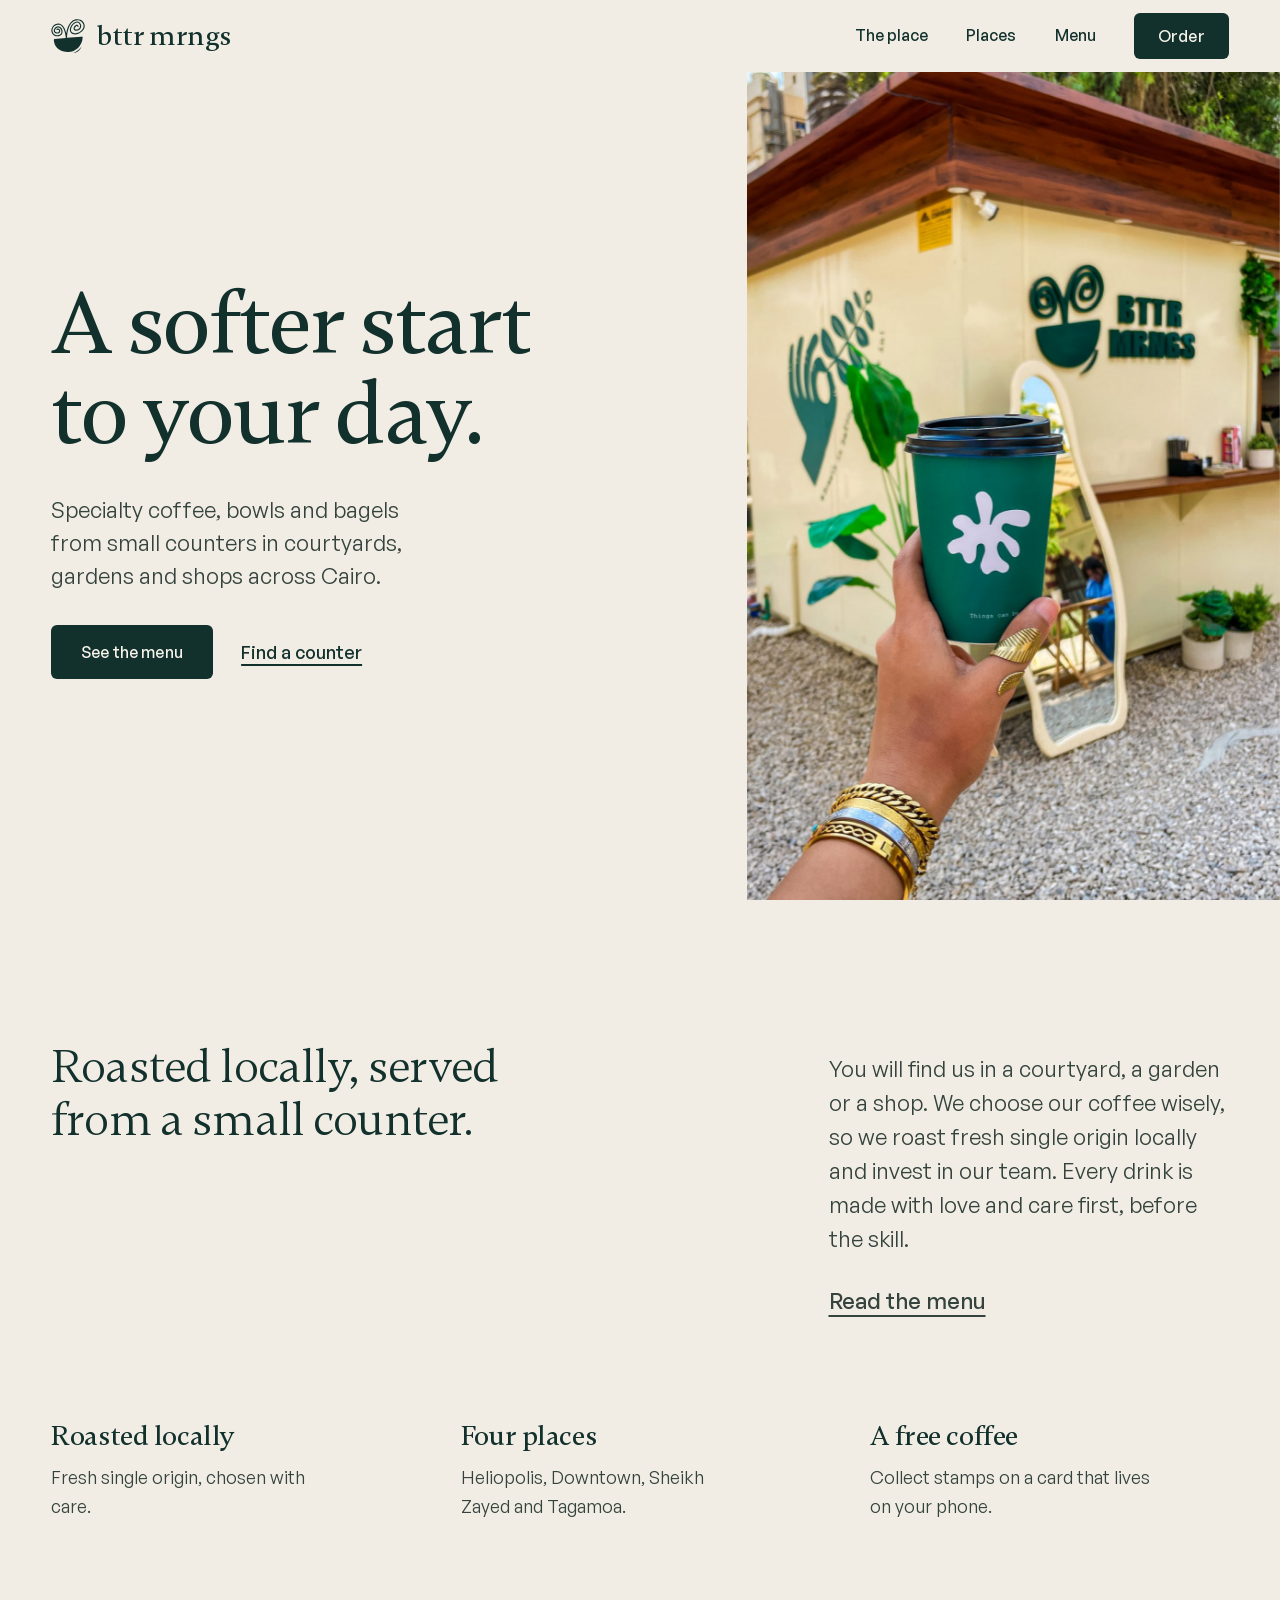
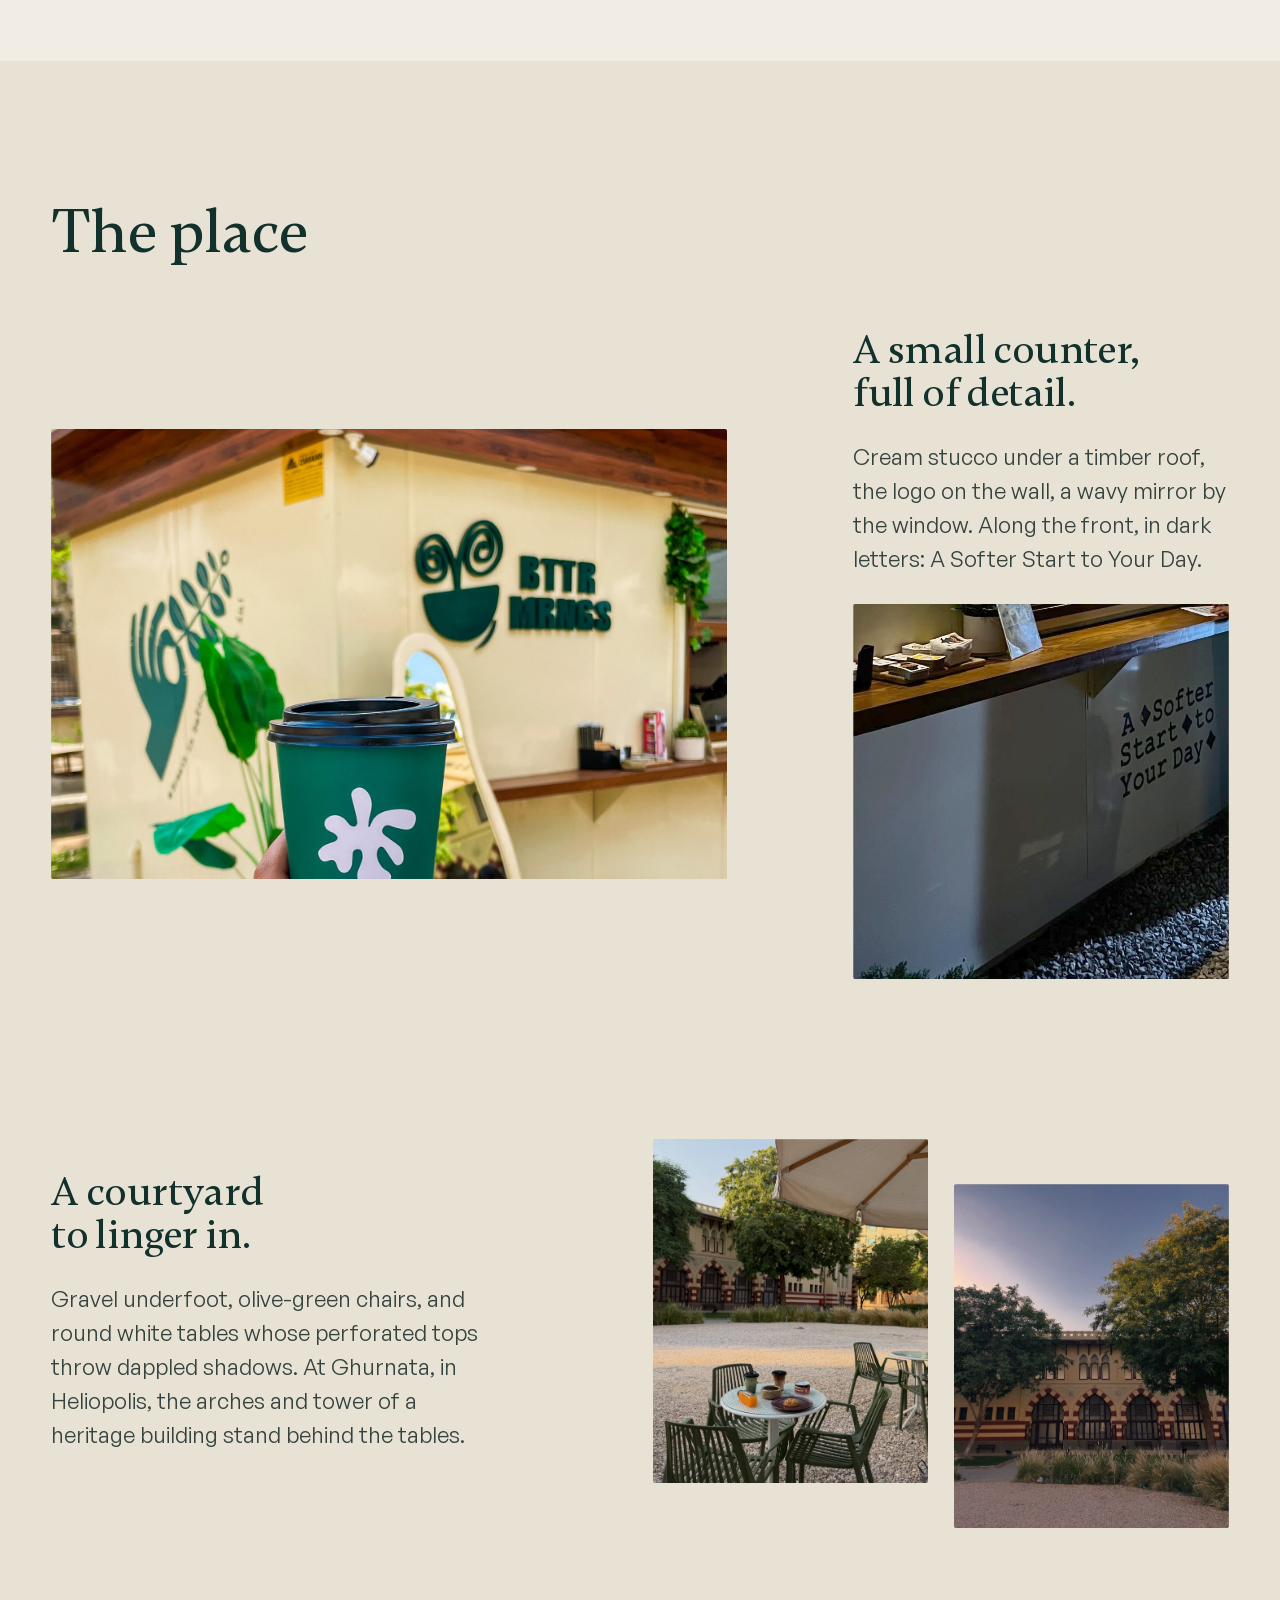
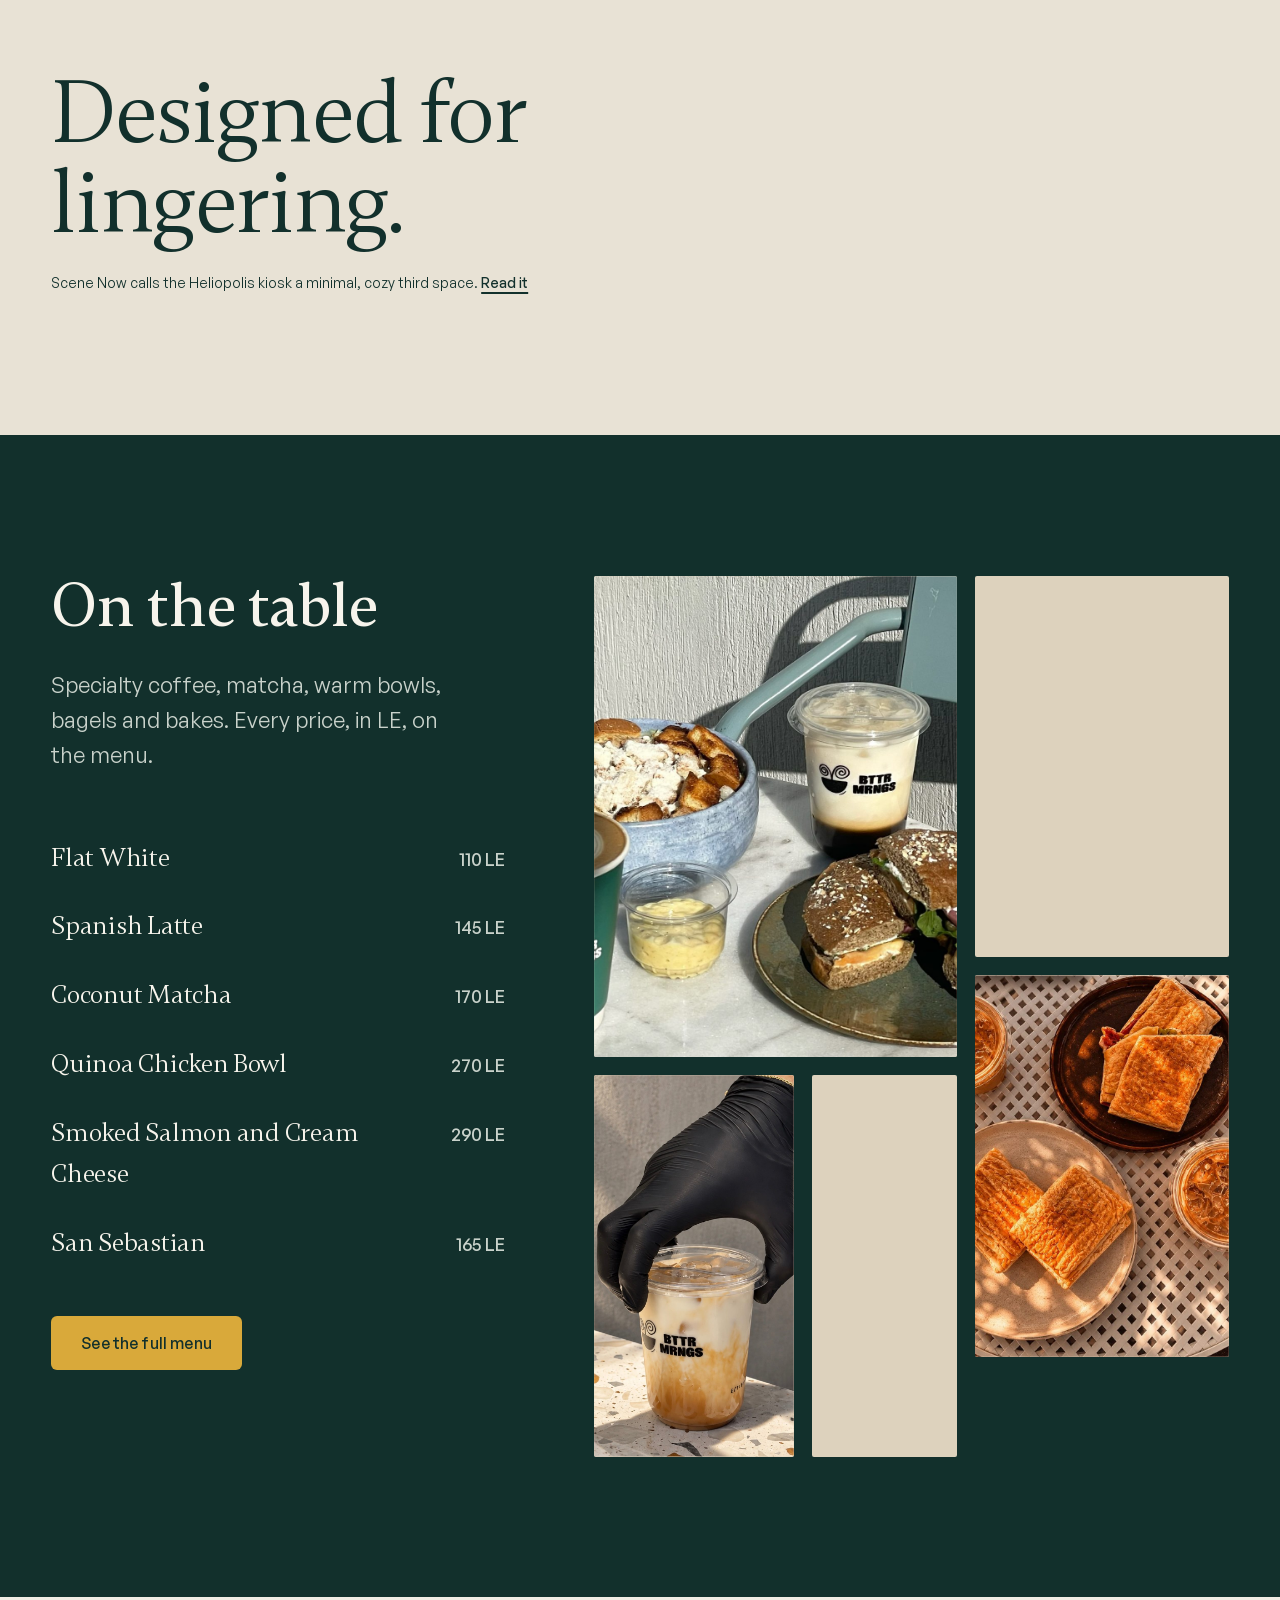
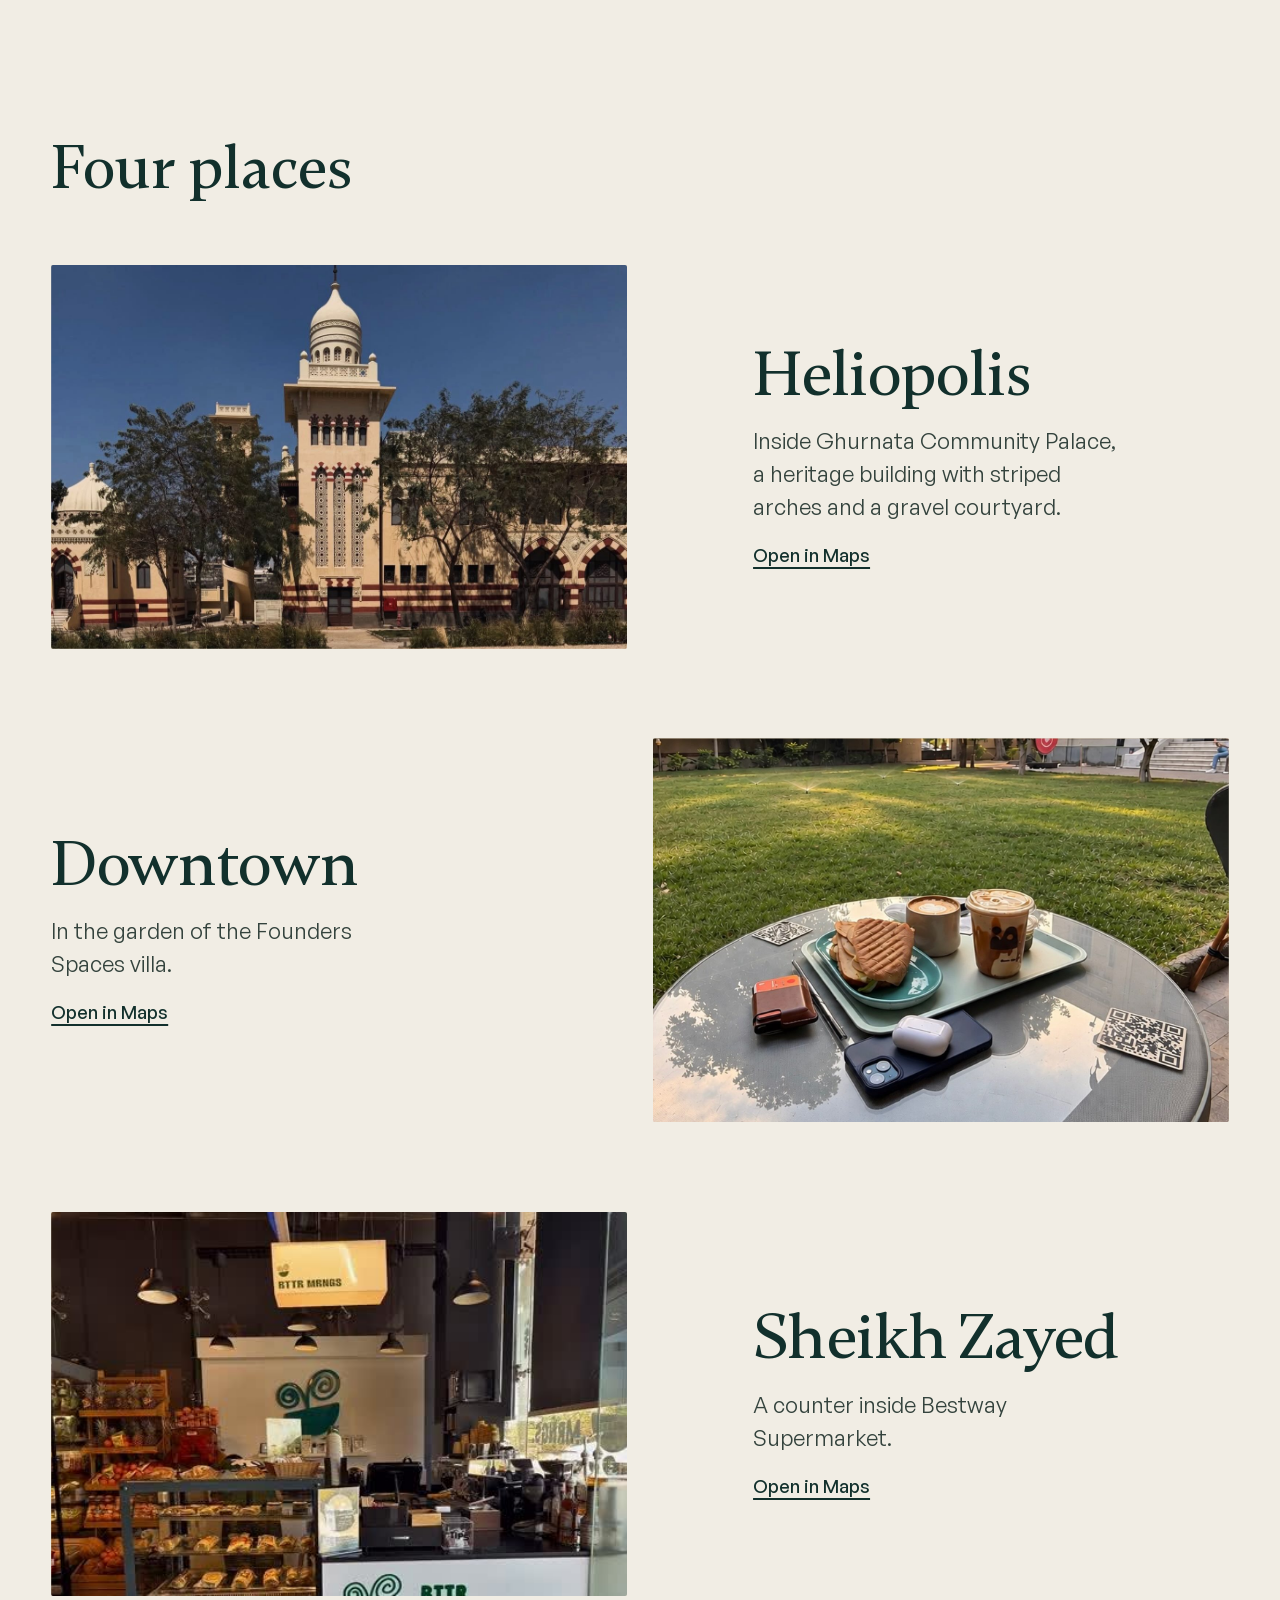
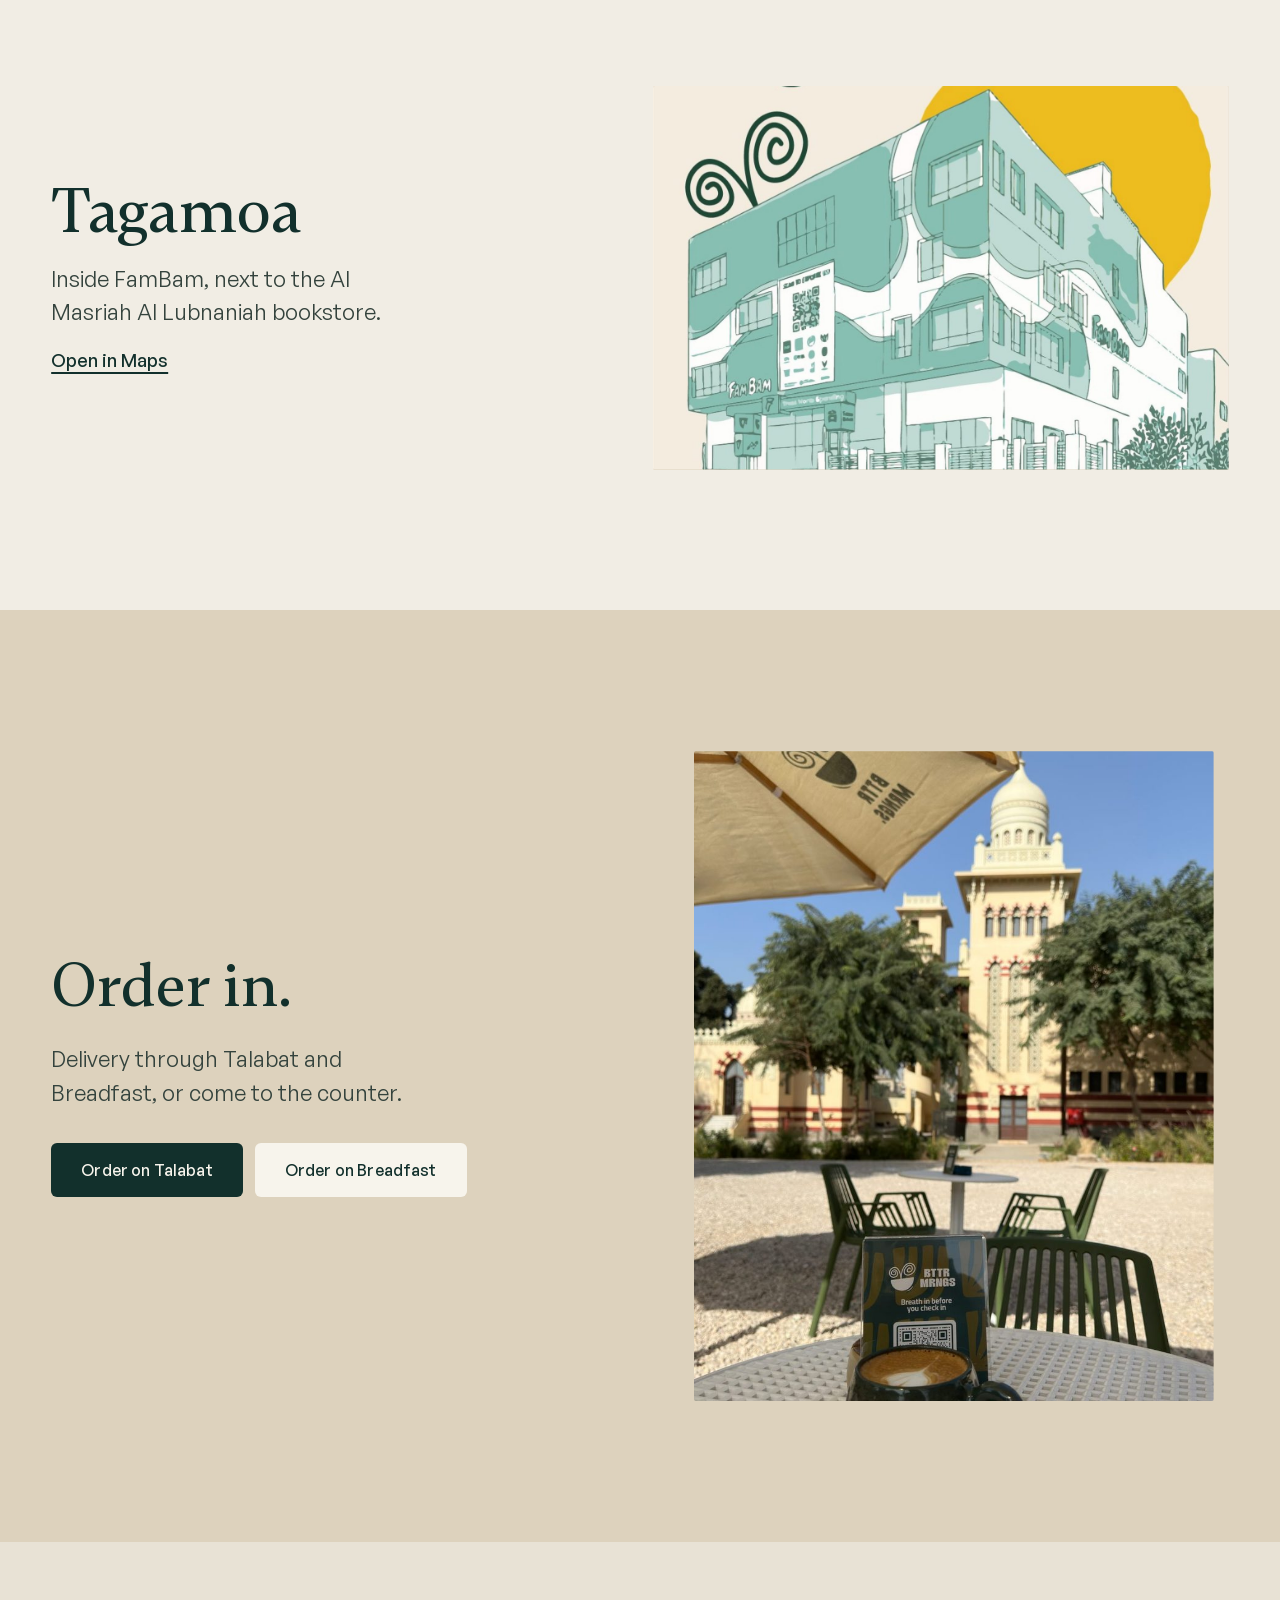
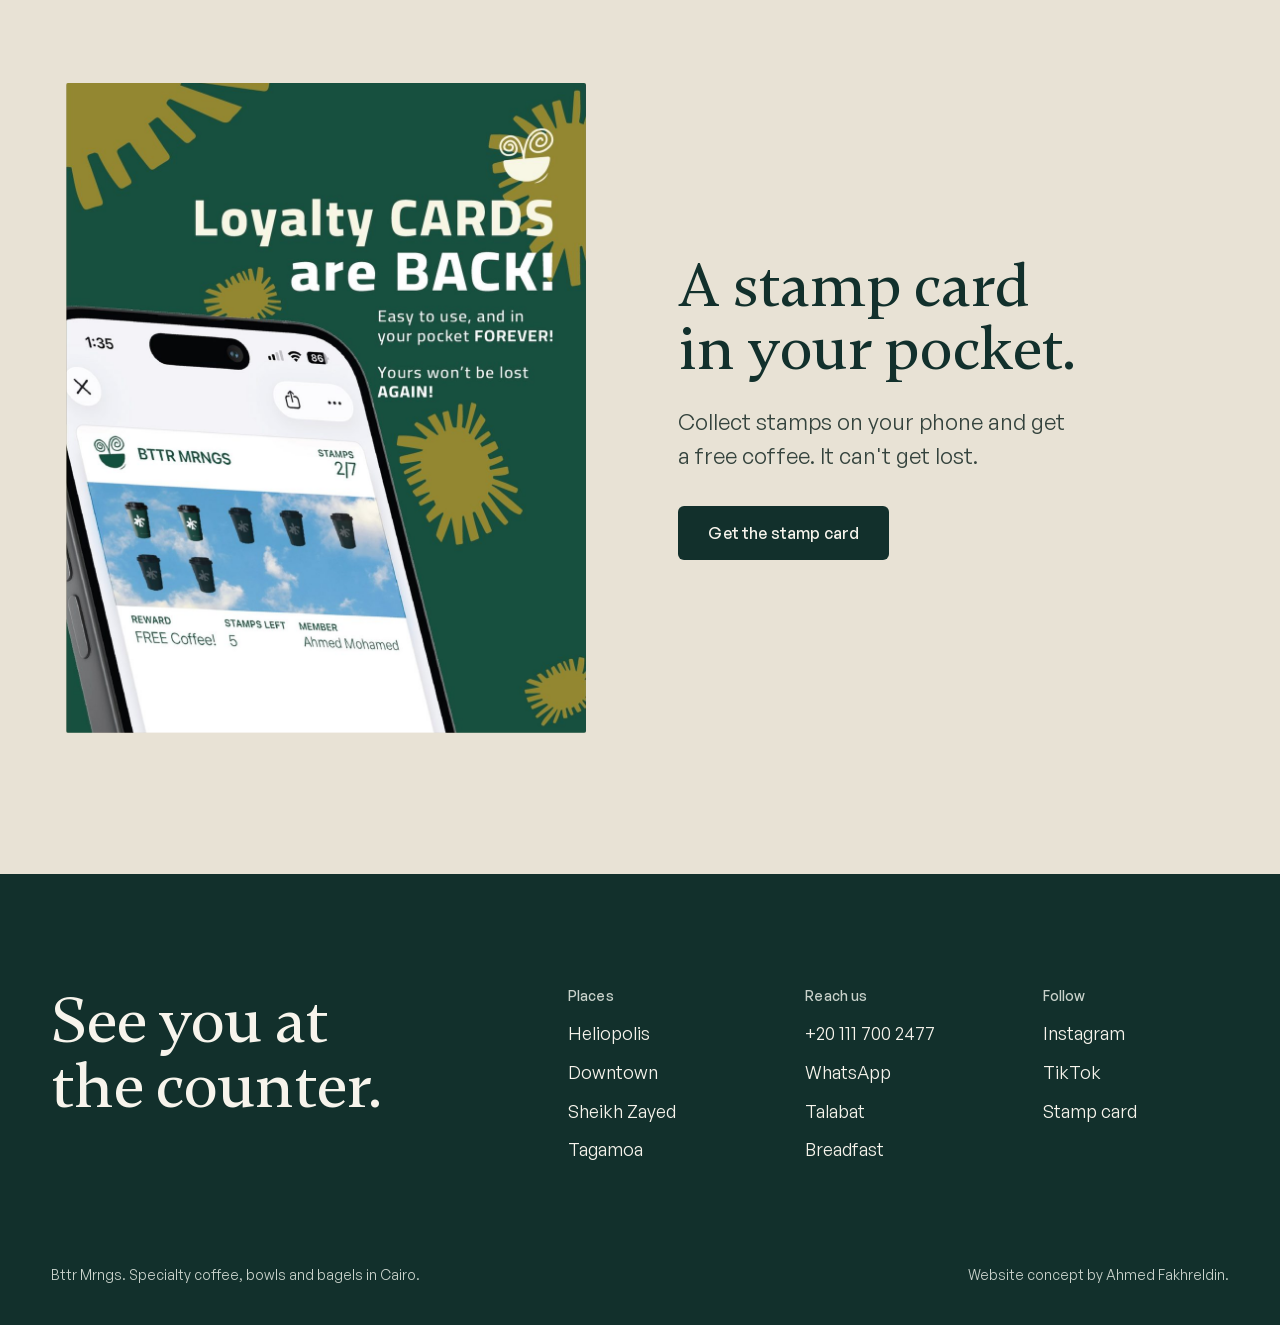
==== commit 0a874dcc: "Load photos before the page shows: eager images, hero preload, gated reveal Co-Authored-By: Claude S" ====
--- a/index.html
+++ b/index.html
@@ -7,35 +7,36 @@
 <meta name="description" content="Specialty coffee, bowls and bagels from small counters in courtyards, gardens and shops across Cairo: Heliopolis, Downtown, Sheikh Zayed and Tagamoa.">
 <meta name="theme-color" content="#F1EDE4">
 <link rel="icon" type="image/svg+xml" href="img/logo-green.svg">
+<link rel="preload" as="image" href="img/hero-kiosk.jpg?v=14" fetchpriority="high">
 <link rel="preload" as="font" type="font/woff2" href="fonts/gambetta-500-normal.woff2" crossorigin>
 <link rel="preload" as="font" type="font/woff2" href="fonts/satoshi-400-normal.woff2" crossorigin>
 <style>html.fl body{opacity:0}body{transition:opacity .25s ease}</style>
 <script>(function(){var h=document.documentElement;h.className+=' js fl';function go(){h.classList.remove('fl')}
-setTimeout(go,1200);if(document.fonts&&document.fonts.load){Promise.all([document.fonts.load('400 18px Satoshi'),document.fonts.load('500 40px Gambetta')]).then(go,go)}else{go()}})();</script>
-<link rel="stylesheet" href="fonts.css?v=13">
-<link rel="stylesheet" href="site.css?v=13">
+setTimeout(go,3000);var P=[];if(document.fonts&&document.fonts.load){P.push(document.fonts.load('400 18px Satoshi'),document.fonts.load('500 40px Gambetta'))}var hi=new Image();hi.src='img/hero-kiosk.jpg?v=14';P.push(hi.decode?hi.decode().catch(function(){}):new Promise(function(r){hi.onload=hi.onerror=r}));Promise.all(P).then(go,go)})();</script>
+<link rel="stylesheet" href="fonts.css?v=14">
+<link rel="stylesheet" href="site.css?v=14">
 </head>
 <body>
 <a class="sr" href="#place">Skip to content</a>
 <header class="bar">
-  <a class="brand" href="index.html?v=13" aria-label="Bttr Mrngs home"><svg aria-hidden="true" focusable="false"><use href="img/logo-sprite.svg#l"/></svg><span>bttr mrngs</span></a>
-  <nav class="nav" aria-label="Main"><a href="#place">The place</a><a href="#places">Places</a><a href="menu.html?v=13">Menu</a><a class="btn" href="https://www.talabat.com/egypt/bttr-mrngs">Order</a></nav>
+  <a class="brand" href="index.html?v=14" aria-label="Bttr Mrngs home"><svg aria-hidden="true" focusable="false"><use href="img/logo-sprite.svg#l"/></svg><span>bttr mrngs</span></a>
+  <nav class="nav" aria-label="Main"><a href="#place">The place</a><a href="#places">Places</a><a href="menu.html?v=14">Menu</a><a class="btn" href="https://www.talabat.com/egypt/bttr-mrngs">Order</a></nav>
 </header>
 <main>
 <section class="hero" aria-label="Bttr Mrngs">
   <div class="copy">
     <h1 aria-label="A softer start to your day."><span class="ln"><span>A softer start</span></span><span class="ln"><span>to your day.</span></span></h1>
     <p class="lead">Specialty coffee, bowls and bagels from small counters in courtyards, gardens and shops across Cairo.</p>
-    <div class="acts"><a class="btn" href="menu.html?v=13">See the menu</a><a class="tlink" href="#places">Find a counter</a></div>
+    <div class="acts"><a class="btn" href="menu.html?v=14">See the menu</a><a class="tlink" href="#places">Find a counter</a></div>
   </div>
-  <div class="photo"><img src="img/hero-kiosk.jpg?v=13" width="1350" height="1800" alt="The Heliopolis kiosk: cream stucco walls under a timber roof, the logo on the wall, a wavy mirror at the window, and a green cup held up in the foreground"></div>
+  <div class="photo"><img src="img/hero-kiosk.jpg?v=14" width="1350" height="1800" alt="The Heliopolis kiosk: cream stucco walls under a timber roof, the logo on the wall, a wavy mirror at the window, and a green cup held up in the foreground"></div>
 </section>
 
 <section class="sec" aria-labelledby="intro-h">
   <div class="wrap">
     <div class="intro">
       <p class="statement rise" id="intro-h">Roasted locally, served from a small counter.</p>
-      <div class="side rise" style="--i:1"><p>You will find us in a courtyard, a garden or a shop. We choose our coffee wisely, so we roast fresh single origin locally and invest in our team. Every drink is made with love and care first, before the skill.</p><p><a class="tlink" href="menu.html?v=13">Read the menu</a></p></div>
+      <div class="side rise" style="--i:1"><p>You will find us in a courtyard, a garden or a shop. We choose our coffee wisely, so we roast fresh single origin locally and invest in our team. Every drink is made with love and care first, before the skill.</p><p><a class="tlink" href="menu.html?v=14">Read the menu</a></p></div>
     </div>
     <div class="facts">
       <div class="fact rise"><b>Roasted locally</b><span>Fresh single origin, chosen with care.</span></div>
@@ -49,13 +50,13 @@
   <div class="wrap">
     <h2 class="big rise" id="place-h">The place</h2>
     <div class="place">
-      <div class="img rv a1"><img src="img/kiosk-wall.jpg?v=13" alt="The kiosk wall: the logo in dark green letters, a wavy mirror at the window, plants and a green cup" loading="lazy" style="object-position:50% 50%"></div>
-      <div class="a2"><div class="txt rise"><h3>A small counter, full of detail.</h3><p>Cream stucco under a timber roof, the logo on the wall, a wavy mirror by the window. Along the front, in dark letters: A Softer Start to Your Day.</p></div><div class="img rv "><img src="img/fascia.jpg?v=13" alt="The front of the counter, printed with the words A Softer Start to Your Day" loading="lazy" style="object-position:60% 40%"></div></div>
+      <div class="img rv a1"><img src="img/kiosk-wall.jpg?v=14" alt="The kiosk wall: the logo in dark green letters, a wavy mirror at the window, plants and a green cup" loading="eager" decoding="async" style="object-position:50% 50%"></div>
+      <div class="a2"><div class="txt rise"><h3>A small counter, full of detail.</h3><p>Cream stucco under a timber roof, the logo on the wall, a wavy mirror by the window. Along the front, in dark letters: A Softer Start to Your Day.</p></div><div class="img rv "><img src="img/fascia.jpg?v=14" alt="The front of the counter, printed with the words A Softer Start to Your Day" loading="eager" decoding="async" style="object-position:60% 40%"></div></div>
     </div>
     <div class="place">
       <div class="b1 txt rise"><h3>A courtyard to linger in.</h3><p>Gravel underfoot, olive-green chairs, and round white tables whose perforated tops throw dappled shadows. At Ghurnata, in Heliopolis, the arches and tower of a heritage building stand behind the tables.</p></div>
-      <div class="img rv b2"><img src="img/arches-chairs.jpg?v=13" alt="Olive chairs and a round table on gravel in front of the red and cream striped arches" loading="lazy" style="object-position:50% 60%"></div>
-      <div class="img rv b3"><img src="img/arches-dusk.jpg?v=13" alt="The striped arches and trees at dusk" loading="lazy" style="object-position:50% 60%"></div>
+      <div class="img rv b2"><img src="img/arches-chairs.jpg?v=14" alt="Olive chairs and a round table on gravel in front of the red and cream striped arches" loading="eager" decoding="async" style="object-position:50% 60%"></div>
+      <div class="img rv b3"><img src="img/arches-dusk.jpg?v=14" alt="The striped arches and trees at dusk" loading="eager" decoding="async" style="object-position:50% 60%"></div>
     </div>
     <blockquote class="quote rise"><p>Designed for lingering.</p><footer>Scene Now calls the Heliopolis kiosk a minimal, cozy third space. <a class="tlink" href="https://scenenow.com/Eats/Coffee-Spot-Bttr-Mrngs-Opens-in-Ghurnata-Community-Palace">Read it</a></footer></blockquote>
   </div>
@@ -67,14 +68,14 @@
       <h2 class="rise" id="table-h">On the table</h2>
       <p class="intro-p rise" style="--i:1">Specialty coffee, matcha, warm bowls, bagels and bakes. Every price, in LE, on the menu.</p>
       <ul class="hl rise" style="--i:2"><li>Flat White<span>110 LE</span></li><li>Spanish Latte<span>145 LE</span></li><li>Coconut Matcha<span>170 LE</span></li><li>Quinoa Chicken Bowl<span>270 LE</span></li><li>Smoked Salmon and Cream Cheese<span>290 LE</span></li><li>San Sebastian<span>165 LE</span></li></ul>
-      <a class="btn sun" href="menu.html?v=13">See the full menu</a>
+      <a class="btn sun" href="menu.html?v=14">See the full menu</a>
     </div>
     <div class="mosaic">
-      <div class="img rv m1"><img src="img/bowl-marble.jpg?v=13" alt="A bowl, a toasted bagel and a coffee in a green cup on a marble table" loading="lazy" style="object-position:40% 50%"></div>
-      <div class="img rv m2"><img src="img/latte-walnut.jpg?v=13" alt="A latte-art coffee in a branded cup on a walnut counter in hard sun" loading="lazy" style="object-position:50% 70%"></div>
-      <div class="img rv m3"><img src="img/toasties.jpg?v=13" alt="Toasted sandwiches and iced coffees on a perforated table in dappled light" loading="lazy" style="object-position:50% 50%"></div>
-      <div class="img rv m4"><img src="img/iced-glove.jpg?v=13" alt="A gloved hand lifting an iced coffee with the logo" loading="lazy" style="object-position:50% 50%"></div>
-      <div class="img rv m5"><img src="img/lemonade.jpg?v=13" alt="A bottle of pink lemonade against a blue sky" loading="lazy" style="object-position:50% 50%"></div>
+      <div class="img rv m1"><img src="img/bowl-marble.jpg?v=14" alt="A bowl, a toasted bagel and a coffee in a green cup on a marble table" loading="eager" decoding="async" style="object-position:40% 50%"></div>
+      <div class="img rv m2"><img src="img/latte-walnut.jpg?v=14" alt="A latte-art coffee in a branded cup on a walnut counter in hard sun" loading="eager" decoding="async" style="object-position:50% 70%"></div>
+      <div class="img rv m3"><img src="img/toasties.jpg?v=14" alt="Toasted sandwiches and iced coffees on a perforated table in dappled light" loading="eager" decoding="async" style="object-position:50% 50%"></div>
+      <div class="img rv m4"><img src="img/iced-glove.jpg?v=14" alt="A gloved hand lifting an iced coffee with the logo" loading="eager" decoding="async" style="object-position:50% 50%"></div>
+      <div class="img rv m5"><img src="img/lemonade.jpg?v=14" alt="A bottle of pink lemonade against a blue sky" loading="eager" decoding="async" style="object-position:50% 50%"></div>
     </div>
   </div>
 </section>
@@ -82,20 +83,20 @@
 <section class="sec" id="places" aria-labelledby="places-h">
   <div class="wrap places">
     <h2 class="big rise" id="places-h">Four places</h2>
-    <article class="pl"><div class="img rv" ><img src="img/place-heli.jpg?v=13" alt="The tower and striped arches of Ghurnata over the gravel courtyard" loading="lazy" style="object-position:50% 50%"></div><div class="txt rise"><h3>Heliopolis</h3><p>Inside Ghurnata Community Palace, a heritage building with striped arches and a gravel courtyard.</p><a class="tlink" href="https://maps.app.goo.gl/hVuqQLFuX6Yu6G9Q8">Open in Maps</a></div></article><article class="pl rev"><div class="img rv" ><img src="img/place-down.jpg?v=13" alt="A tray with a toasted sandwich and two coffees on a round table on the lawn at golden hour" loading="lazy" style="object-position:50% 60%"></div><div class="txt rise"><h3>Downtown</h3><p>In the garden of the Founders Spaces villa.</p><a class="tlink" href="https://maps.app.goo.gl/b7yCesNiAUmF6QfM8">Open in Maps</a></div></article><article class="pl"><div class="img rv" ><img src="img/zayed.jpg?v=13" alt="The Sheikh Zayed counter inside Bestway, with the logo above it and bakery shelves behind" loading="lazy" style="object-position:50% 50%"></div><div class="txt rise"><h3>Sheikh Zayed</h3><p>A counter inside Bestway Supermarket.</p><a class="tlink" href="https://maps.app.goo.gl/EzMczVcRt54NBebE9">Open in Maps</a></div></article><article class="pl rev"><div class="img rv" ><img src="img/place-tagam.jpg?v=13" alt="Illustration of the Tagamoa building under a yellow sun, with the logo swirl on its wall" loading="lazy" style="object-position:50% 40%"></div><div class="txt rise"><h3>Tagamoa</h3><p>Inside FamBam, next to the Al Masriah Al Lubnaniah bookstore.</p><a class="tlink" href="https://maps.app.goo.gl/myzxkgxsY6gkbPu66">Open in Maps</a></div></article>
+    <article class="pl"><div class="img rv" ><img src="img/place-heli.jpg?v=14" alt="The tower and striped arches of Ghurnata over the gravel courtyard" loading="eager" decoding="async" style="object-position:50% 50%"></div><div class="txt rise"><h3>Heliopolis</h3><p>Inside Ghurnata Community Palace, a heritage building with striped arches and a gravel courtyard.</p><a class="tlink" href="https://maps.app.goo.gl/hVuqQLFuX6Yu6G9Q8">Open in Maps</a></div></article><article class="pl rev"><div class="img rv" ><img src="img/place-down.jpg?v=14" alt="A tray with a toasted sandwich and two coffees on a round table on the lawn at golden hour" loading="eager" decoding="async" style="object-position:50% 60%"></div><div class="txt rise"><h3>Downtown</h3><p>In the garden of the Founders Spaces villa.</p><a class="tlink" href="https://maps.app.goo.gl/b7yCesNiAUmF6QfM8">Open in Maps</a></div></article><article class="pl"><div class="img rv" ><img src="img/zayed.jpg?v=14" alt="The Sheikh Zayed counter inside Bestway, with the logo above it and bakery shelves behind" loading="eager" decoding="async" style="object-position:50% 50%"></div><div class="txt rise"><h3>Sheikh Zayed</h3><p>A counter inside Bestway Supermarket.</p><a class="tlink" href="https://maps.app.goo.gl/EzMczVcRt54NBebE9">Open in Maps</a></div></article><article class="pl rev"><div class="img rv" ><img src="img/place-tagam.jpg?v=14" alt="Illustration of the Tagamoa building under a yellow sun, with the logo swirl on its wall" loading="eager" decoding="async" style="object-position:50% 40%"></div><div class="txt rise"><h3>Tagamoa</h3><p>Inside FamBam, next to the Al Masriah Al Lubnaniah bookstore.</p><a class="tlink" href="https://maps.app.goo.gl/myzxkgxsY6gkbPu66">Open in Maps</a></div></article>
   </div>
 </section>
 
 <section class="sec sandbg" id="order" aria-labelledby="order-h">
   <div class="wrap split">
     <div class="rise"><h2 id="order-h">Order in.</h2><p>Delivery through Talabat and Breadfast, or come to the counter.</p><div class="btns"><a class="btn" href="https://www.talabat.com/egypt/bttr-mrngs">Order on Talabat</a><a class="btn light" href="https://www.breadfast.com/">Order on Breadfast</a></div></div>
-    <div class="img rv "><img src="img/tower-umbrella.jpg?v=13" alt="A green ceramic mug on a table under a beige umbrella, with the heritage tower behind" loading="lazy" style="object-position:50% 40%"></div>
+    <div class="img rv "><img src="img/tower-umbrella.jpg?v=14" alt="A green ceramic mug on a table under a beige umbrella, with the heritage tower behind" loading="eager" decoding="async" style="object-position:50% 40%"></div>
   </div>
 </section>
 
 <section class="sec p2" aria-labelledby="stamp-h">
   <div class="wrap split">
-    <div class="img rv "><img src="img/stamp-card.jpg?v=13" alt="The digital stamp card on a phone, on a green background with olive sunbursts" loading="lazy" style="object-position:50% 50%"></div>
+    <div class="img rv "><img src="img/stamp-card.jpg?v=14" alt="The digital stamp card on a phone, on a green background with olive sunbursts" loading="eager" decoding="async" style="object-position:50% 50%"></div>
     <div class="rise"><h2 id="stamp-h">A stamp card in your pocket.</h2><p>Collect stamps on your phone and get a free coffee. It can't get lost.</p><div class="btns"><a class="btn" href="https://www.koroot.io/join/bttr-mrngs">Get the stamp card</a></div></div>
   </div>
 </section>
@@ -109,6 +110,6 @@
   </div>
   <div class="base"><span>Bttr Mrngs. Specialty coffee, bowls and bagels in Cairo.</span><span>Website concept by Ahmed Fakhreldin.</span></div>
 </footer>
-<script src="site.js?v=13" defer></script>
+<script src="site.js?v=14" defer></script>
 </body>
 </html>
